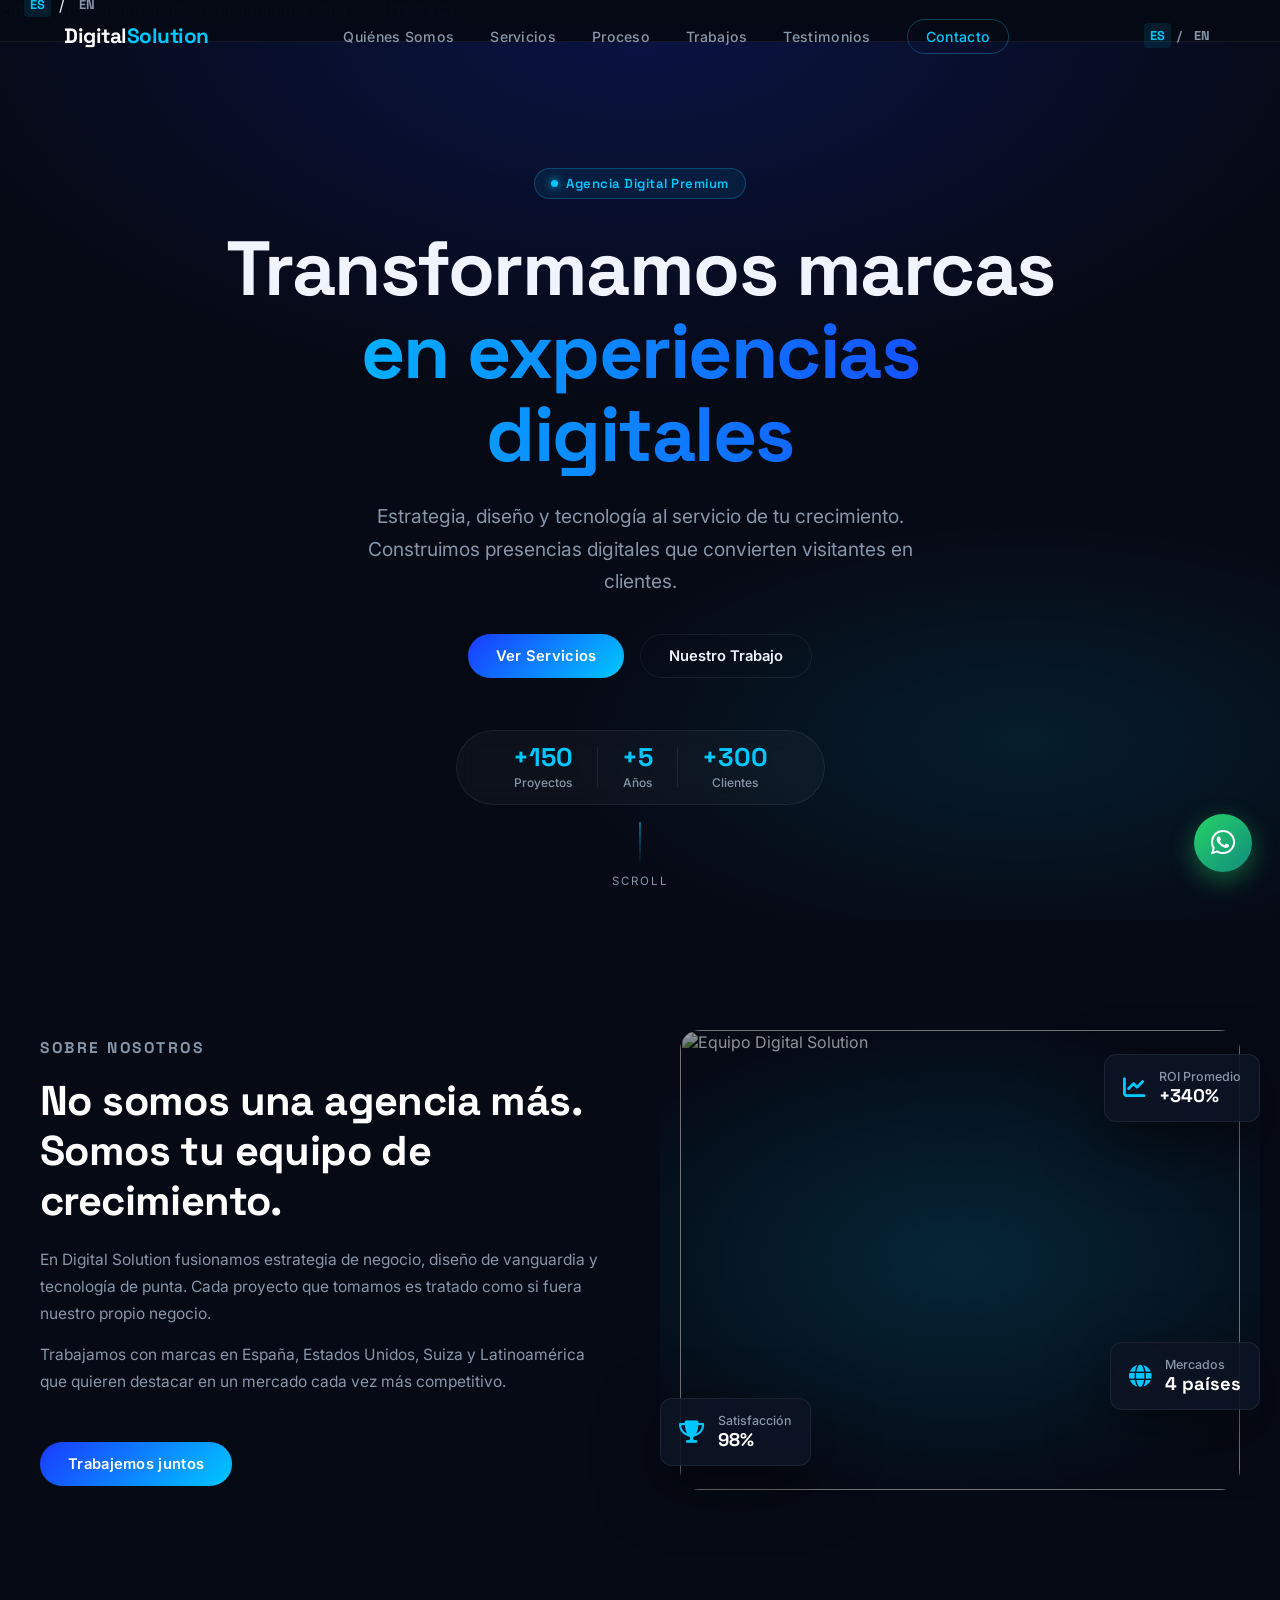
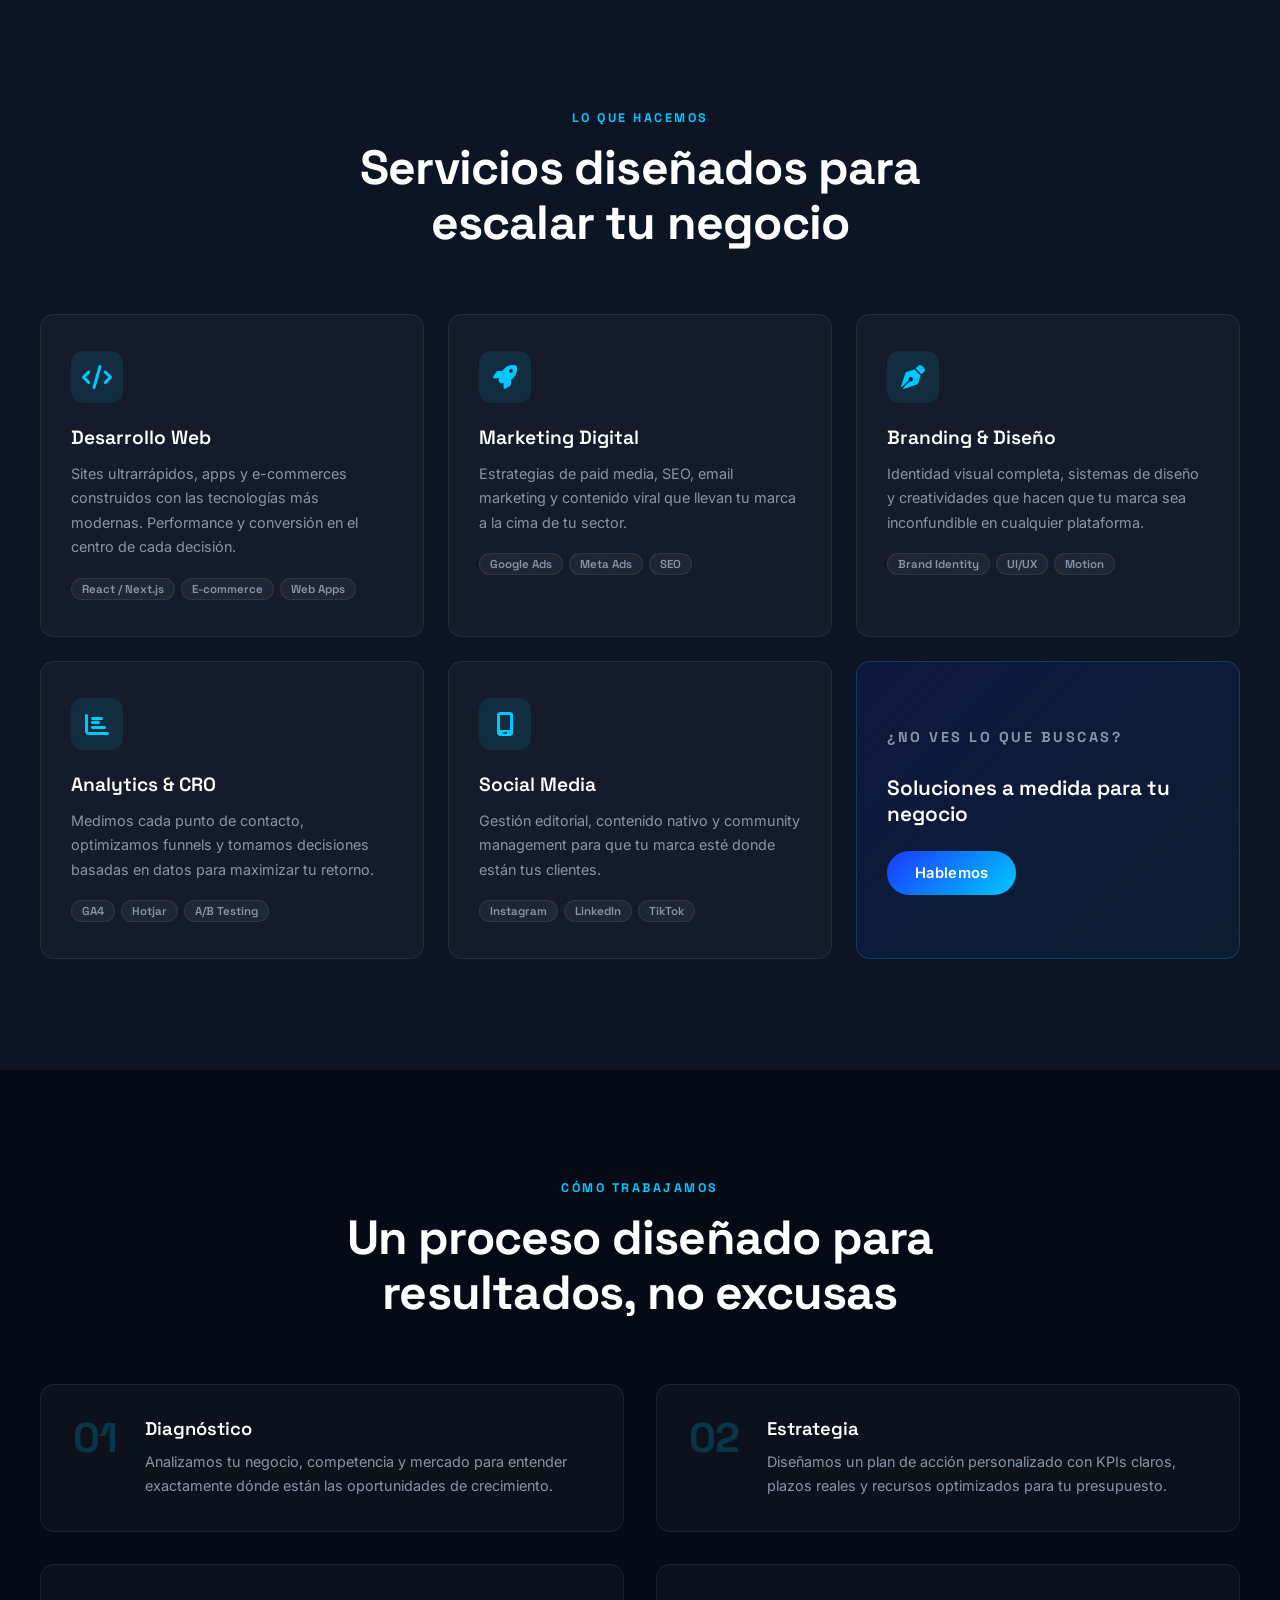
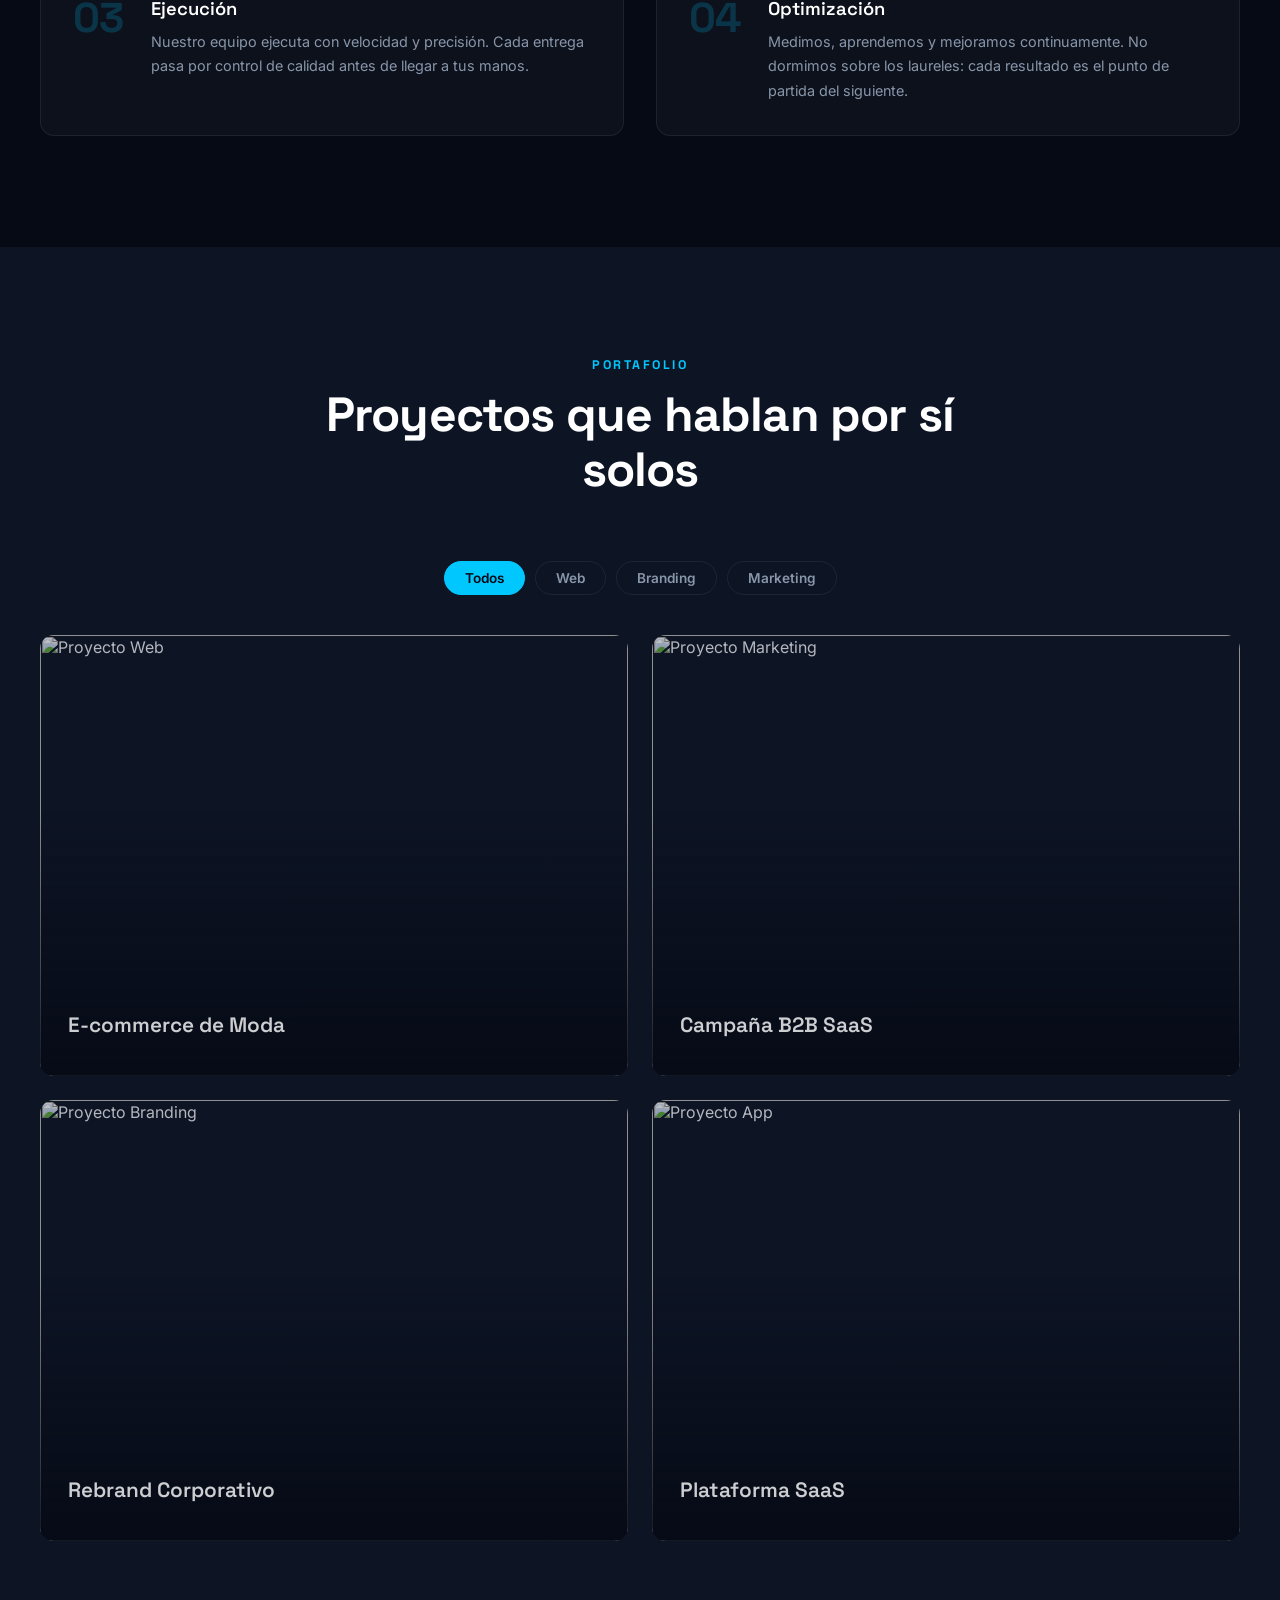
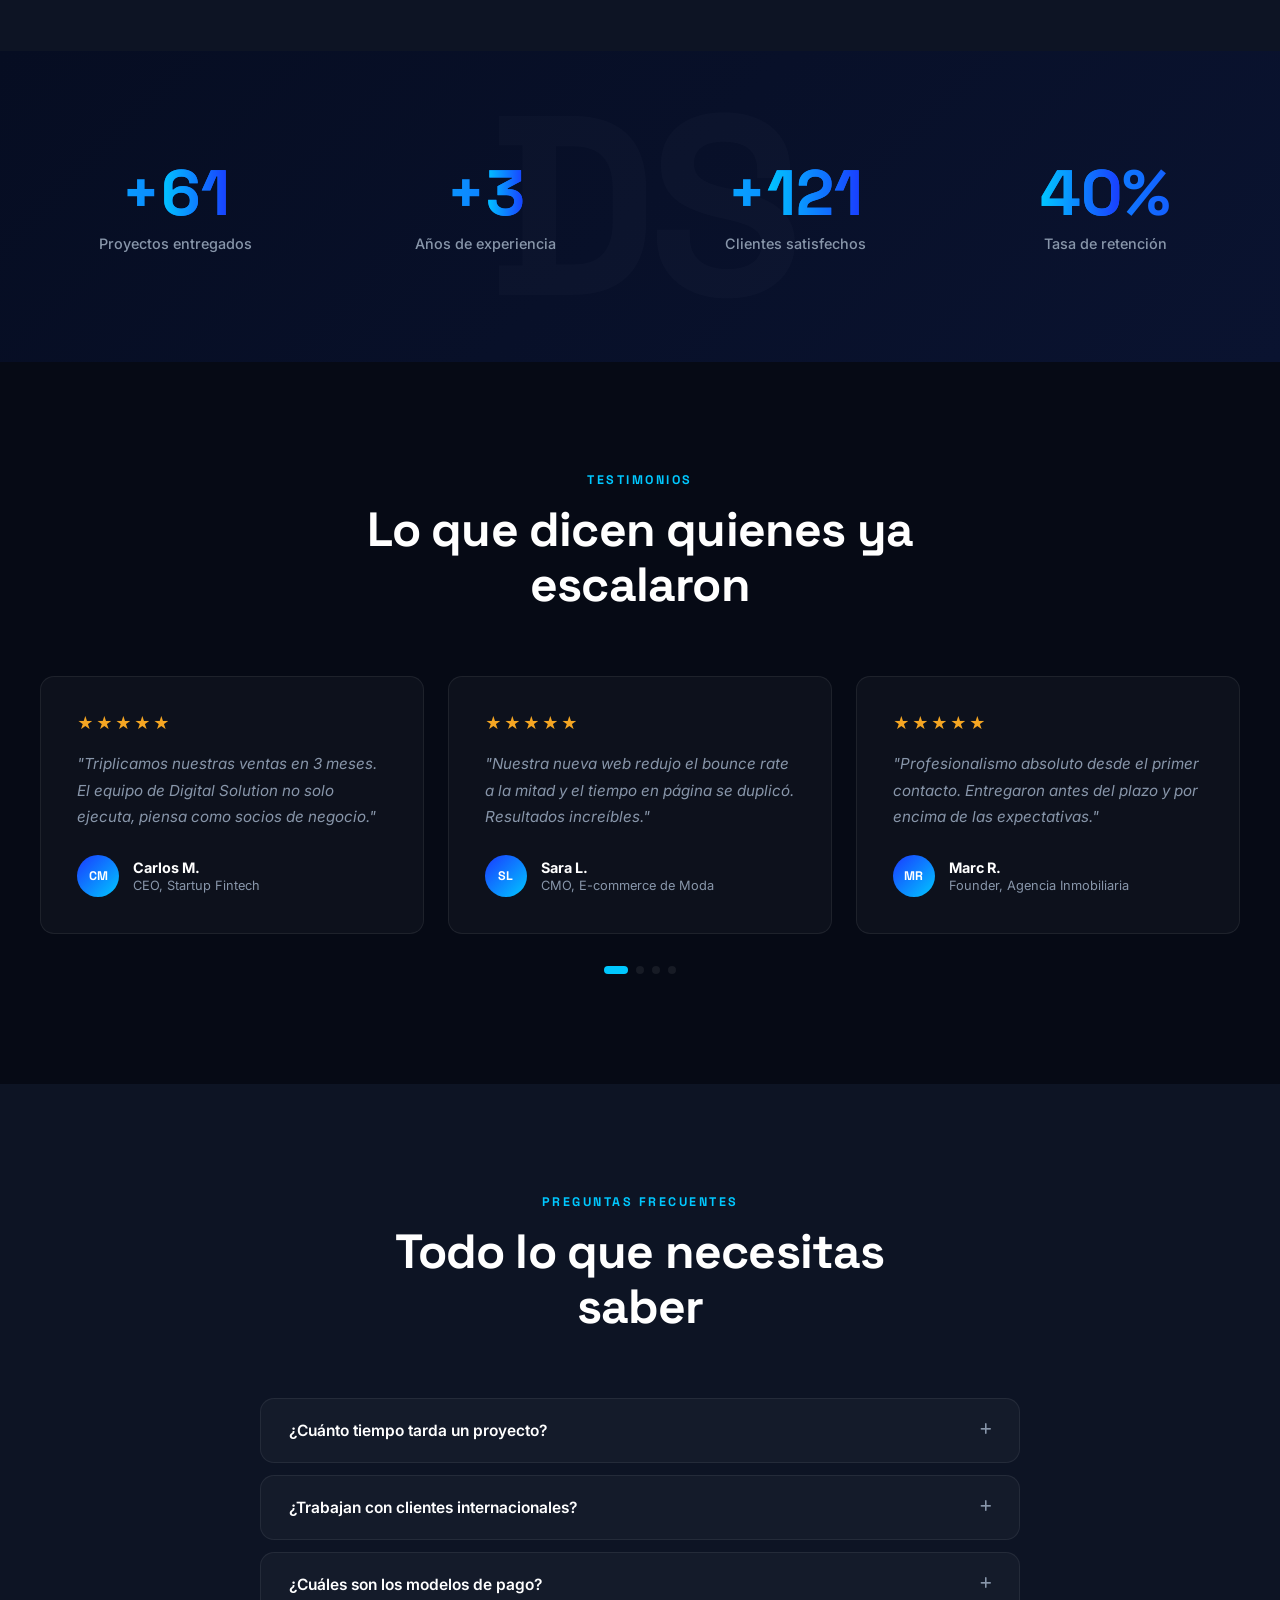
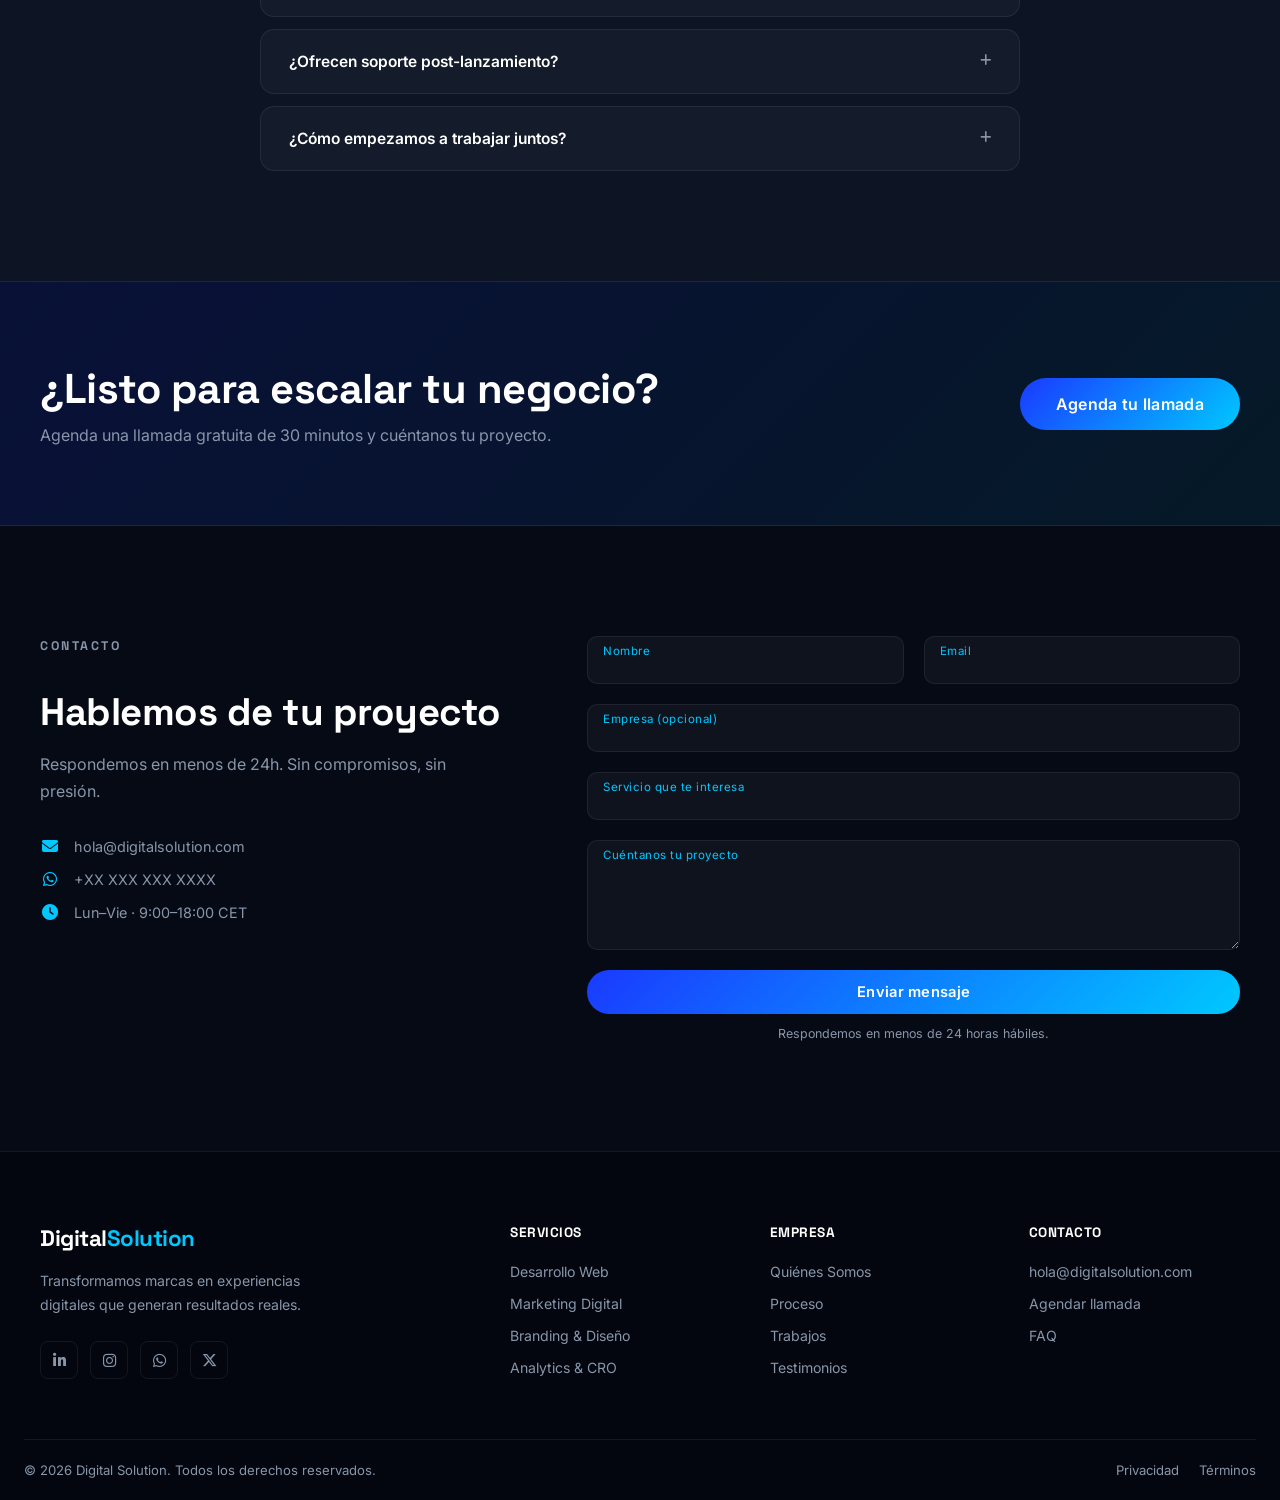
==== index.html @ 76bf7ca7 "Add files via upload" ====
cat > /home/claude/digital-solution/index.html << 'HTMLEOF'
<!DOCTYPE html>
<html lang="es">
<head>
    <meta charset="UTF-8">
    <meta name="viewport" content="width=device-width, initial-scale=1.0">
    <title>Digital Solution | Agencia Digital</title>
    <link rel="stylesheet" href="style.css">
    <link rel="preconnect" href="https://fonts.googleapis.com">
    <link rel="preconnect" href="https://fonts.gstatic.com" crossorigin>
    <link href="https://fonts.googleapis.com/css2?family=Space+Grotesk:wght@300;400;500;600;700&family=Inter:wght@300;400;500;600&display=swap" rel="stylesheet">
    <link rel="stylesheet" href="https://cdnjs.cloudflare.com/ajax/libs/font-awesome/6.4.0/css/all.min.css">
</head>
<body>

    <!-- PRELOADER -->
    <div id="preloader">
        <div class="pre-inner">
            <svg class="pre-logo-svg" viewBox="0 0 200 40" xmlns="http://www.w3.org/2000/svg">
                <text x="0" y="32" class="pre-logo-text">DS</text>
            </svg>
            <div class="pre-bar-wrap"><div class="pre-bar"></div></div>
            <span class="pre-pct">0%</span>
        </div>
    </div>



    <!-- NAV -->
    <nav id="navbar">
        <div class="nav-inner">
            <a href="#inicio" class="nav-logo">Digital<span>Solution</span></a>
            <ul class="nav-links">
                <li><a href="#quienes-somos" data-i18n="nav_about">Quiénes Somos</a></li>
                <li><a href="#servicios" data-i18n="nav_services">Servicios</a></li>
                <li><a href="#proceso" data-i18n="nav_process">Proceso</a></li>
                <li><a href="#trabajos" data-i18n="nav_works">Trabajos</a></li>
                <li><a href="#testimonios" data-i18n="nav_testimonials">Testimonios</a></li>
                <li><a href="#contacto" class="nav-cta" data-i18n="nav_contact">Contacto</a></li>
            </ul>
            <div class="nav-right">
                <div class="lang-switcher">
                    <button class="lang-btn active" data-lang="es">ES</button>
                    <span>/</span>
                    <button class="lang-btn" data-lang="en">EN</button>
                </div>
                <button class="hamburger" id="hamburger" aria-label="Menu">
                    <span></span><span></span><span></span>
                </button>
            </div>
        </div>
    </nav>

    <!-- MOBILE MENU -->
    <div class="mobile-menu" id="mobileMenu">
        <ul>
            <li><a href="#quienes-somos" data-i18n="nav_about">Quiénes Somos</a></li>
            <li><a href="#servicios" data-i18n="nav_services">Servicios</a></li>
            <li><a href="#proceso" data-i18n="nav_process">Proceso</a></li>
            <li><a href="#trabajos" data-i18n="nav_works">Trabajos</a></li>
            <li><a href="#testimonios" data-i18n="nav_testimonials">Testimonios</a></li>
            <li><a href="#contacto" data-i18n="nav_contact">Contacto</a></li>
        </ul>
        <div class="mobile-lang">
            <button class="lang-btn active" data-lang="es">ES</button>
            <span>/</span>
            <button class="lang-btn" data-lang="en">EN</button>
        </div>
    </div>

    <!-- WHATSAPP BTN -->
    <a href="https://api.whatsapp.com/send?phone=TUDIGITOAQUI&text=Hola%20Quiero%20hacer%20una%20consulta%3A%20" class="whatsapp-btn" target="_blank" aria-label="WhatsApp">
        <i class="fab fa-whatsapp"></i>
    </a>

    <!-- HERO -->
    <header id="inicio">
        <canvas id="hero-canvas"></canvas>
        <div class="hero-noise"></div>
        <div class="hero-content">
            <div class="hero-badge reveal-up" data-delay="0">
                <span class="badge-dot"></span>
                <span data-i18n="hero_badge">Agencia Digital Premium</span>
            </div>
            <h1 class="hero-title reveal-up" data-delay="1">
                <span class="line" data-i18n="hero_title1">Transformamos marcas</span>
                <span class="line accent" data-i18n="hero_title2">en experiencias digitales</span>
            </h1>
            <p class="hero-sub reveal-up" data-delay="2" data-i18n="hero_sub">Estrategia, diseño y tecnología al servicio de tu crecimiento. Construimos presencias digitales que convierten visitantes en clientes.</p>
            <div class="hero-btns reveal-up" data-delay="3">
                <a href="#servicios" class="btn-primary" data-i18n="hero_btn1">Ver Servicios</a>
                <a href="#trabajos" class="btn-ghost" data-i18n="hero_btn2">Nuestro Trabajo</a>
            </div>
            <div class="hero-stats reveal-up" data-delay="4">
                <div class="hstat"><strong>+150</strong><span data-i18n="hstat1">Proyectos</span></div>
                <div class="hstat-div"></div>
                <div class="hstat"><strong>+5</strong><span data-i18n="hstat2">Años</span></div>
                <div class="hstat-div"></div>
                <div class="hstat"><strong>+300</strong><span data-i18n="hstat3">Clientes</span></div>
            </div>
        </div>
        <div class="hero-scroll-hint">
            <div class="scroll-line"></div>
            <span data-i18n="scroll">Scroll</span>
        </div>
    </header>

    <!-- QUIENES SOMOS -->
    <section id="quienes-somos" class="seccion">
        <div class="container">
            <div class="about-grid">
                <div class="about-text reveal-left">
                    <p class="eyebrow" data-i18n="about_eyebrow">Sobre nosotros</p>
                    <h2 data-i18n="about_title">No somos una agencia más. Somos tu equipo de crecimiento.</h2>
                    <p data-i18n="about_p1">En Digital Solution fusionamos estrategia de negocio, diseño de vanguardia y tecnología de punta. Cada proyecto que tomamos es tratado como si fuera nuestro propio negocio.</p>
                    <p data-i18n="about_p2">Trabajamos con marcas en España, Estados Unidos, Suiza y Latinoamérica que quieren destacar en un mercado cada vez más competitivo.</p>
                    <a href="#contacto" class="btn-primary mt-btn" data-i18n="about_cta">Trabajemos juntos</a>
                </div>
                <div class="about-visual reveal-right">
                    <div class="av-card av-card-1">
                        <i class="fa-solid fa-chart-line"></i>
                        <div>
                            <strong data-i18n="av1_title">ROI Promedio</strong>
                            <span>+340%</span>
                        </div>
                    </div>
                    <div class="av-card av-card-2">
                        <i class="fa-solid fa-globe"></i>
                        <div>
                            <strong data-i18n="av2_title">Mercados</strong>
                            <span>4 países</span>
                        </div>
                    </div>
                    <div class="av-card av-card-3">
                        <i class="fa-solid fa-trophy"></i>
                        <div>
                            <strong data-i18n="av3_title">Satisfacción</strong>
                            <span>98%</span>
                        </div>
                    </div>
                    <div class="av-glow"></div>
                    <img src="https://images.unsplash.com/photo-1552664730-d307ca884978?auto=format&fit=crop&w=700&q=80" alt="Equipo Digital Solution" class="av-img">
                </div>
            </div>
        </div>
    </section>

    <!-- SERVICIOS -->
    <section id="servicios" class="seccion bg-alt">
        <div class="container">
            <div class="section-header reveal-up">
                <p class="eyebrow" data-i18n="services_eyebrow">Lo que hacemos</p>
                <h2 data-i18n="services_title">Servicios diseñados para escalar tu negocio</h2>
            </div>
            <div class="services-grid">
                <div class="service-card reveal-up" data-delay="0">
                    <div class="sc-icon"><i class="fa-solid fa-code"></i></div>
                    <h3 data-i18n="s1_title">Desarrollo Web</h3>
                    <p data-i18n="s1_p">Sites ultrarrápidos, apps y e-commerces construidos con las tecnologías más modernas. Performance y conversión en el centro de cada decisión.</p>
                    <ul class="sc-tags">
                        <li>React / Next.js</li><li>E-commerce</li><li>Web Apps</li>
                    </ul>
                    <div class="sc-arrow"><i class="fa-solid fa-arrow-right"></i></div>
                </div>
                <div class="service-card reveal-up" data-delay="1">
                    <div class="sc-icon"><i class="fa-solid fa-rocket"></i></div>
                    <h3 data-i18n="s2_title">Marketing Digital</h3>
                    <p data-i18n="s2_p">Estrategias de paid media, SEO, email marketing y contenido viral que llevan tu marca a la cima de tu sector.</p>
                    <ul class="sc-tags">
                        <li>Google Ads</li><li>Meta Ads</li><li>SEO</li>
                    </ul>
                    <div class="sc-arrow"><i class="fa-solid fa-arrow-right"></i></div>
                </div>
                <div class="service-card reveal-up" data-delay="2">
                    <div class="sc-icon"><i class="fa-solid fa-pen-nib"></i></div>
                    <h3 data-i18n="s3_title">Branding & Diseño</h3>
                    <p data-i18n="s3_p">Identidad visual completa, sistemas de diseño y creatividades que hacen que tu marca sea inconfundible en cualquier plataforma.</p>
                    <ul class="sc-tags">
                        <li>Brand Identity</li><li>UI/UX</li><li>Motion</li>
                    </ul>
                    <div class="sc-arrow"><i class="fa-solid fa-arrow-right"></i></div>
                </div>
                <div class="service-card reveal-up" data-delay="3">
                    <div class="sc-icon"><i class="fa-solid fa-chart-bar"></i></div>
                    <h3 data-i18n="s4_title">Analytics & CRO</h3>
                    <p data-i18n="s4_p">Medimos cada punto de contacto, optimizamos funnels y tomamos decisiones basadas en datos para maximizar tu retorno.</p>
                    <ul class="sc-tags">
                        <li>GA4</li><li>Hotjar</li><li>A/B Testing</li>
                    </ul>
                    <div class="sc-arrow"><i class="fa-solid fa-arrow-right"></i></div>
                </div>
                <div class="service-card reveal-up" data-delay="4">
                    <div class="sc-icon"><i class="fa-solid fa-mobile-screen"></i></div>
                    <h3 data-i18n="s5_title">Social Media</h3>
                    <p data-i18n="s5_p">Gestión editorial, contenido nativo y community management para que tu marca esté donde están tus clientes.</p>
                    <ul class="sc-tags">
                        <li>Instagram</li><li>LinkedIn</li><li>TikTok</li>
                    </ul>
                    <div class="sc-arrow"><i class="fa-solid fa-arrow-right"></i></div>
                </div>
                <div class="service-card service-cta reveal-up" data-delay="5">
                    <p class="eyebrow" data-i18n="s6_eyebrow">¿No ves lo que buscas?</p>
                    <h3 data-i18n="s6_title">Soluciones a medida para tu negocio</h3>
                    <a href="#contacto" class="btn-primary" data-i18n="s6_btn">Hablemos</a>
                </div>
            </div>
        </div>
    </section>

    <!-- PROCESO -->
    <section id="proceso" class="seccion">
        <div class="container">
            <div class="section-header reveal-up">
                <p class="eyebrow" data-i18n="process_eyebrow">Cómo trabajamos</p>
                <h2 data-i18n="process_title">Un proceso diseñado para resultados, no excusas</h2>
            </div>
            <div class="process-timeline">
                <div class="process-step reveal-left" data-delay="0">
                    <div class="ps-num">01</div>
                    <div class="ps-content">
                        <h3 data-i18n="p1_title">Diagnóstico</h3>
                        <p data-i18n="p1_p">Analizamos tu negocio, competencia y mercado para entender exactamente dónde están las oportunidades de crecimiento.</p>
                    </div>
                </div>
                <div class="process-step reveal-left" data-delay="1">
                    <div class="ps-num">02</div>
                    <div class="ps-content">
                        <h3 data-i18n="p2_title">Estrategia</h3>
                        <p data-i18n="p2_p">Diseñamos un plan de acción personalizado con KPIs claros, plazos reales y recursos optimizados para tu presupuesto.</p>
                    </div>
                </div>
                <div class="process-step reveal-left" data-delay="2">
                    <div class="ps-num">03</div>
                    <div class="ps-content">
                        <h3 data-i18n="p3_title">Ejecución</h3>
                        <p data-i18n="p3_p">Nuestro equipo ejecuta con velocidad y precisión. Cada entrega pasa por control de calidad antes de llegar a tus manos.</p>
                    </div>
                </div>
                <div class="process-step reveal-left" data-delay="3">
                    <div class="ps-num">04</div>
                    <div class="ps-content">
                        <h3 data-i18n="p4_title">Optimización</h3>
                        <p data-i18n="p4_p">Medimos, aprendemos y mejoramos continuamente. No dormimos sobre los laureles: cada resultado es el punto de partida del siguiente.</p>
                    </div>
                </div>
            </div>
        </div>
    </section>

    <!-- TRABAJOS -->
    <section id="trabajos" class="seccion bg-alt">
        <div class="container">
            <div class="section-header reveal-up">
                <p class="eyebrow" data-i18n="works_eyebrow">Portafolio</p>
                <h2 data-i18n="works_title">Proyectos que hablan por sí solos</h2>
            </div>
            <div class="works-filter reveal-up">
                <button class="wf-btn active" data-filter="all" data-i18n="wf_all">Todos</button>
                <button class="wf-btn" data-filter="web" data-i18n="wf_web">Web</button>
                <button class="wf-btn" data-filter="brand" data-i18n="wf_brand">Branding</button>
                <button class="wf-btn" data-filter="marketing" data-i18n="wf_marketing">Marketing</button>
            </div>
            <div class="works-grid">
                <div class="work-item reveal-up" data-delay="0" data-cat="web">
                    <img src="https://images.unsplash.com/photo-1498050108023-c5249f4df085?auto=format&fit=crop&w=800&q=80" alt="Proyecto Web">
                    <div class="wi-overlay">
                        <span class="wi-cat" data-i18n="wcat_web">Desarrollo Web</span>
                        <h3 data-i18n="wt1">E-commerce de Moda</h3>
                        <p data-i18n="wd1">+280% en conversiones · 6 semanas</p>
                    </div>
                </div>
                <div class="work-item reveal-up" data-delay="1" data-cat="marketing">
                    <img src="https://images.unsplash.com/photo-1461749280684-dccba630e2f6?auto=format&fit=crop&w=800&q=80" alt="Proyecto Marketing">
                    <div class="wi-overlay">
                        <span class="wi-cat" data-i18n="wcat_mkt">Marketing Digital</span>
                        <h3 data-i18n="wt2">Campaña B2B SaaS</h3>
                        <p data-i18n="wd2">+500 leads cualificados · 3 meses</p>
                    </div>
                </div>
                <div class="work-item reveal-up" data-delay="2" data-cat="brand">
                    <img src="https://images.unsplash.com/photo-1547658719-da2b51169166?auto=format&fit=crop&w=800&q=80" alt="Proyecto Branding">
                    <div class="wi-overlay">
                        <span class="wi-cat" data-i18n="wcat_brand">Branding</span>
                        <h3 data-i18n="wt3">Rebrand Corporativo</h3>
                        <p data-i18n="wd3">Identidad completa en 4 semanas</p>
                    </div>
                </div>
                <div class="work-item reveal-up" data-delay="3" data-cat="web">
                    <img src="https://images.unsplash.com/photo-1555421689-491a97ff2040?auto=format&fit=crop&w=800&q=80" alt="Proyecto App">
                    <div class="wi-overlay">
                        <span class="wi-cat" data-i18n="wcat_web">Desarrollo Web</span>
                        <h3 data-i18n="wt4">Plataforma SaaS</h3>
                        <p data-i18n="wd4">Lanzamiento en tiempo récord</p>
                    </div>
                </div>
            </div>
        </div>
    </section>

    <!-- ESTADÍSTICAS -->
    <section id="estadisticas" class="seccion stats-section">
        <div class="stats-bg-text">DS</div>
        <div class="container stats-grid">
            <div class="stat-item reveal-up" data-delay="0">
                <h3>+<span class="counter" data-target="150">0</span></h3>
                <p data-i18n="stat1">Proyectos entregados</p>
            </div>
            <div class="stat-item reveal-up" data-delay="1">
                <h3>+<span class="counter" data-target="5">0</span></h3>
                <p data-i18n="stat2">Años de experiencia</p>
            </div>
            <div class="stat-item reveal-up" data-delay="2">
                <h3>+<span class="counter" data-target="300">0</span></h3>
                <p data-i18n="stat3">Clientes satisfechos</p>
            </div>
            <div class="stat-item reveal-up" data-delay="3">
                <h3><span class="counter" data-target="98">0</span>%</h3>
                <p data-i18n="stat4">Tasa de retención</p>
            </div>
        </div>
    </section>

    <!-- TESTIMONIOS -->
    <section id="testimonios" class="seccion">
        <div class="container">
            <div class="section-header reveal-up">
                <p class="eyebrow" data-i18n="test_eyebrow">Testimonios</p>
                <h2 data-i18n="test_title">Lo que dicen quienes ya escalaron</h2>
            </div>
            <div class="testimonials-carousel reveal-up">
                <div class="tc-track">
                    <div class="tc-card">
                        <div class="tc-stars">★★★★★</div>
                        <p data-i18n="tc1_q">"Triplicamos nuestras ventas en 3 meses. El equipo de Digital Solution no solo ejecuta, piensa como socios de negocio."</p>
                        <div class="tc-author">
                            <div class="tc-avatar">CM</div>
                            <div><strong data-i18n="tc1_name">Carlos M.</strong><span data-i18n="tc1_role">CEO, Startup Fintech</span></div>
                        </div>
                    </div>
                    <div class="tc-card">
                        <div class="tc-stars">★★★★★</div>
                        <p data-i18n="tc2_q">"Nuestra nueva web redujo el bounce rate a la mitad y el tiempo en página se duplicó. Resultados increíbles."</p>
                        <div class="tc-author">
                            <div class="tc-avatar">SL</div>
                            <div><strong data-i18n="tc2_name">Sara L.</strong><span data-i18n="tc2_role">CMO, E-commerce de Moda</span></div>
                        </div>
                    </div>
                    <div class="tc-card">
                        <div class="tc-stars">★★★★★</div>
                        <p data-i18n="tc3_q">"Profesionalismo absoluto desde el primer contacto. Entregaron antes del plazo y por encima de las expectativas."</p>
                        <div class="tc-author">
                            <div class="tc-avatar">MR</div>
                            <div><strong data-i18n="tc3_name">Marc R.</strong><span data-i18n="tc3_role">Founder, Agencia Inmobiliaria</span></div>
                        </div>
                    </div>
                    <div class="tc-card">
                        <div class="tc-stars">★★★★★</div>
                        <p data-i18n="tc4_q">"La mejor inversión que hice para mi negocio. El ROI del primer mes cubrió el costo del proyecto entero."</p>
                        <div class="tc-author">
                            <div class="tc-avatar">AP</div>
                            <div><strong data-i18n="tc4_name">Ana P.</strong><span data-i18n="tc4_role">Directora, Consultora B2B</span></div>
                        </div>
                    </div>
                </div>
                <div class="tc-dots">
                    <span class="tc-dot active"></span>
                    <span class="tc-dot"></span>
                    <span class="tc-dot"></span>
                    <span class="tc-dot"></span>
                </div>
            </div>
        </div>
    </section>

    <!-- FAQ -->
    <section id="faq" class="seccion bg-alt">
        <div class="container faq-container">
            <div class="section-header reveal-up">
                <p class="eyebrow" data-i18n="faq_eyebrow">Preguntas frecuentes</p>
                <h2 data-i18n="faq_title">Todo lo que necesitas saber</h2>
            </div>
            <div class="faq-list reveal-up">
                <div class="faq-item">
                    <button class="faq-q"><span data-i18n="faq1_q">¿Cuánto tiempo tarda un proyecto?</span><i class="fa-solid fa-plus"></i></button>
                    <div class="faq-a"><p data-i18n="faq1_a">Depende de la complejidad. Una landing page tarda 1-2 semanas. Un e-commerce o web corporativa completa entre 4-8 semanas. Un rebrand completo entre 3-5 semanas. Siempre pactamos plazos reales desde el inicio.</p></div>
                </div>
                <div class="faq-item">
                    <button class="faq-q"><span data-i18n="faq2_q">¿Trabajan con clientes internacionales?</span><i class="fa-solid fa-plus"></i></button>
                    <div class="faq-a"><p data-i18n="faq2_a">Sí, trabajamos con clientes en España, Estados Unidos, Suiza y toda Latinoamérica. Nuestros procesos están adaptados para trabajar en remoto con total fluidez.</p></div>
                </div>
                <div class="faq-item">
                    <button class="faq-q"><span data-i18n="faq3_q">¿Cuáles son los modelos de pago?</span><i class="fa-solid fa-plus"></i></button>
                    <div class="faq-a"><p data-i18n="faq3_a">Trabajamos con proyectos por tarifa fija y también con retainer mensual para servicios continuos. Aceptamos transferencia bancaria, tarjeta y PayPal.</p></div>
                </div>
                <div class="faq-item">
                    <button class="faq-q"><span data-i18n="faq4_q">¿Ofrecen soporte post-lanzamiento?</span><i class="fa-solid fa-plus"></i></button>
                    <div class="faq-a"><p data-i18n="faq4_a">Todos nuestros proyectos incluyen 30 días de soporte gratuito post-entrega. Después ofrecemos planes de mantenimiento mensuales adaptados a tus necesidades.</p></div>
                </div>
                <div class="faq-item">
                    <button class="faq-q"><span data-i18n="faq5_q">¿Cómo empezamos a trabajar juntos?</span><i class="fa-solid fa-plus"></i></button>
                    <div class="faq-a"><p data-i18n="faq5_a">Simple: rellena el formulario de contacto o escríbenos por WhatsApp. Agendamos una llamada de diagnóstico gratuita de 30 minutos y desde ahí construimos tu propuesta.</p></div>
                </div>
            </div>
        </div>
    </section>

    <!-- CTA BAND -->
    <section class="cta-band reveal-up">
        <div class="container cta-inner">
            <div class="cta-text">
                <h2 data-i18n="cta_title">¿Listo para escalar tu negocio?</h2>
                <p data-i18n="cta_sub">Agenda una llamada gratuita de 30 minutos y cuéntanos tu proyecto.</p>
            </div>
            <a href="#contacto" class="btn-primary btn-lg" data-i18n="cta_btn">Agenda tu llamada</a>
        </div>
    </section>

    <!-- CONTACTO -->
    <section id="contacto" class="seccion">
        <div class="container contact-grid">
            <div class="contact-info reveal-left">
                <p class="eyebrow" data-i18n="contact_eyebrow">Contacto</p>
                <h2 data-i18n="contact_title">Hablemos de tu proyecto</h2>
                <p data-i18n="contact_sub">Respondemos en menos de 24h. Sin compromisos, sin presión.</p>
                <div class="ci-items">
                    <div class="ci-item"><i class="fa-solid fa-envelope"></i><span>hola@digitalsolution.com</span></div>
                    <div class="ci-item"><i class="fa-brands fa-whatsapp"></i><span>+XX XXX XXX XXXX</span></div>
                    <div class="ci-item"><i class="fa-solid fa-clock"></i><span data-i18n="contact_hours">Lun–Vie · 9:00–18:00 CET</span></div>
                </div>
            </div>
            <form class="contact-form reveal-right" id="contactForm">
                <div class="form-row">
                    <div class="form-group">
                        <input type="text" id="fname" required>
                        <label for="fname" data-i18n="form_name">Nombre</label>
                    </div>
                    <div class="form-group">
                        <input type="email" id="femail" required>
                        <label for="femail" data-i18n="form_email">Email</label>
                    </div>
                </div>
                <div class="form-group">
                    <input type="text" id="fcompany">
                    <label for="fcompany" data-i18n="form_company">Empresa (opcional)</label>
                </div>
                <div class="form-group form-select-group">
                    <select id="fservice" required>
                        <option value="" disabled selected></option>
                        <option value="web" data-i18n="fs_web">Desarrollo Web</option>
                        <option value="mkt" data-i18n="fs_mkt">Marketing Digital</option>
                        <option value="brand" data-i18n="fs_brand">Branding</option>
                        <option value="social" data-i18n="fs_social">Social Media</option>
                        <option value="other" data-i18n="fs_other">Otro</option>
                    </select>
                    <label for="fservice" data-i18n="form_service">Servicio que te interesa</label>
                </div>
                <div class="form-group">
                    <textarea id="fmsg" rows="4" required></textarea>
                    <label for="fmsg" data-i18n="form_msg">Cuéntanos tu proyecto</label>
                </div>
                <button type="submit" class="btn-primary btn-full" data-i18n="form_send">Enviar mensaje</button>
                <p class="form-note" data-i18n="form_note">Respondemos en menos de 24 horas hábiles.</p>
            </form>
        </div>
    </section>

    <!-- FOOTER -->
    <footer>
        <div class="container footer-grid">
            <div class="footer-brand">
                <a href="#inicio" class="nav-logo">Digital<span>Solution</span></a>
                <p data-i18n="footer_tagline">Transformamos marcas en experiencias digitales que generan resultados reales.</p>
                <div class="social-links">
                    <a href="#" aria-label="LinkedIn"><i class="fab fa-linkedin-in"></i></a>
                    <a href="#" aria-label="Instagram"><i class="fab fa-instagram"></i></a>
                    <a href="#" aria-label="WhatsApp"><i class="fab fa-whatsapp"></i></a>
                    <a href="#" aria-label="X / Twitter"><i class="fab fa-x-twitter"></i></a>
                </div>
            </div>
            <div class="footer-col">
                <h4 data-i18n="footer_services">Servicios</h4>
                <ul>
                    <li><a href="#servicios" data-i18n="s1_title">Desarrollo Web</a></li>
                    <li><a href="#servicios" data-i18n="s2_title">Marketing Digital</a></li>
                    <li><a href="#servicios" data-i18n="s3_title">Branding & Diseño</a></li>
                    <li><a href="#servicios" data-i18n="s4_title">Analytics & CRO</a></li>
                </ul>
            </div>
            <div class="footer-col">
                <h4 data-i18n="footer_company">Empresa</h4>
                <ul>
                    <li><a href="#quienes-somos" data-i18n="nav_about">Quiénes Somos</a></li>
                    <li><a href="#proceso" data-i18n="nav_process">Proceso</a></li>
                    <li><a href="#trabajos" data-i18n="nav_works">Trabajos</a></li>
                    <li><a href="#testimonios" data-i18n="nav_testimonials">Testimonios</a></li>
                </ul>
            </div>
            <div class="footer-col">
                <h4 data-i18n="footer_contact">Contacto</h4>
                <ul>
                    <li><a href="mailto:hola@digitalsolution.com">hola@digitalsolution.com</a></li>
                    <li><a href="#contacto" data-i18n="footer_schedule">Agendar llamada</a></li>
                    <li><a href="#faq">FAQ</a></li>
                </ul>
            </div>
        </div>
        <div class="footer-bottom">
            <p>© 2026 Digital Solution. <span data-i18n="footer_rights">Todos los derechos reservados.</span></p>
            <div class="footer-bottom-links">
                <a href="#" data-i18n="footer_privacy">Privacidad</a>
                <a href="#" data-i18n="footer_terms">Términos</a>
            </div>
        </div>
    </footer>

    <script src="script.js"></script>
</body>
</html>
---- style.css ----
/* ============================================
   DIGITAL SOLUTION — PREMIUM STYLESHEET
   Tipografía: Space Grotesk (display) + Inter (body)
   Paleta: #060A15 bg · #0D1424 alt · #00C8FF accent · #1A3AFF secondary · #F0F4FF light
   Firma única: cursor personalizado + canvas de partículas
============================================ */

/* --- RESET Y VARIABLES --- */
*, *::before, *::after { margin: 0; padding: 0; box-sizing: border-box; }
:root {
    --bg:       #060A15;
    --bg-alt:   #0D1424;
    --accent:   #00C8FF;
    --accent2:  #1A3AFF;
    --light:    #F0F4FF;
    --muted:    #8896AA;
    --border:   rgba(255,255,255,0.07);
    --card-bg:  rgba(255,255,255,0.03);
    --shadow:   0 20px 60px rgba(0,0,0,0.5);
    --radius:   14px;
    --font-d:   'Space Grotesk', sans-serif;
    --font-b:   'Inter', sans-serif;
    --nav-h:    72px;
}
html { scroll-behavior: smooth; }
body {
    background: var(--bg);
    color: var(--light);
    font-family: var(--font-b);
    overflow-x: hidden;
}
img { display: block; max-width: 100%; }
a { text-decoration: none; color: inherit; }
ul { list-style: none; }

/* ============================
   CURSOR PERSONALIZADO NATIVO
============================ */
/* Cursor principal: Flecha futurista */
body {
    cursor: url('data:image/svg+xml;utf8,<svg xmlns="http://www.w3.org/2000/svg" width="28" height="28" viewBox="0 0 28 28" fill="%2300C8FF" stroke="white" stroke-width="1.5"><path d="M4 2 L22 12 L14 15 L17 25 L12 26 L9 16 L2 20 Z"/></svg>'), auto !important;
}

/* Cursor para enlaces y botones: Mano clickeable estilizada */
a, button, input, select, textarea, .work-item, .faq-q, .wf-btn, .tc-dot {
    cursor: url('data:image/svg+xml;utf8,<svg xmlns="http://www.w3.org/2000/svg" width="28" height="28" viewBox="0 0 28 28" fill="%231A3AFF" stroke="white" stroke-width="1.5"><path d="M12 2C12 0.9 12.9 0 14 0C15.1 0 16 0.9 16 2V10H17.5C19.4 10 21 11.6 21 13.5V17.5L16 26H9L5 18V10L8 10V5C8 3.9 8.9 3 10 3C11.1 3 12 3.9 12 5V2Z"/></svg>'), pointer !important;
}

/* ============================
   PRELOADER
============================ */
#preloader {
    position: fixed; inset: 0;
    background: #030610;
    z-index: 100000;
    display: flex; align-items: center; justify-content: center;
    transition: transform 0.9s cubic-bezier(0.77, 0, 0.175, 1);
}
.pre-inner { text-align: center; }
.pre-logo-svg { width: 120px; height: 50px; margin: 0 auto 24px; }
.pre-logo-text {
    font-family: var(--font-d);
    font-size: 32px;
    font-weight: 700;
    fill: white;
    letter-spacing: 4px;
}
.pre-bar-wrap {
    width: 260px; height: 2px;
    background: rgba(255,255,255,0.1);
    border-radius: 99px; overflow: hidden;
    margin: 0 auto 12px;
}
.pre-bar {
    width: 0%; height: 100%;
    background: linear-gradient(90deg, var(--accent2), var(--accent));
    border-radius: 99px;
    box-shadow: 0 0 10px var(--accent);
    animation: preLoad 2.4s cubic-bezier(0.4,0,0.2,1) forwards;
}
.pre-pct {
    font-size: 0.8rem;
    color: var(--muted);
    letter-spacing: 2px;
    font-family: var(--font-d);
}
@keyframes preLoad {
    0%   { width: 0%; }
    60%  { width: 75%; }
    85%  { width: 92%; }
    100% { width: 100%; }
}
#preloader.hidden { transform: translateY(-100%); }

/* ============================
   NAVBAR
============================ */
#navbar {
    position: fixed; top: 0; left: 0; right: 0;
    height: var(--nav-h);
    z-index: 1000;
    transition: background 0.4s, backdrop-filter 0.4s, border-color 0.4s;
    border-bottom: 1px solid transparent;
}
#navbar.scrolled {
    background: rgba(6,10,21,0.85);
    backdrop-filter: blur(20px);
    -webkit-backdrop-filter: blur(20px);
    border-color: var(--border);
}
.nav-inner {
    max-width: 1200px; margin: 0 auto;
    height: 100%;
    display: flex; align-items: center; justify-content: space-between;
    padding: 0 24px;
}
.nav-logo {
    font-family: var(--font-d);
    font-size: 1.3rem;
    font-weight: 700;
    color: white;
    letter-spacing: -0.5px;
}
.nav-logo span { color: var(--accent); }
.nav-links {
    display: flex; gap: 36px; align-items: center;
}
.nav-links a {
    font-size: 0.88rem;
    font-weight: 500;
    color: var(--muted);
    transition: color 0.25s;
    letter-spacing: 0.3px;
}
.nav-links a:hover { color: white; }
.nav-links .nav-cta {
    color: var(--accent);
    border: 1px solid rgba(0,200,255,0.3);
    padding: 8px 18px;
    border-radius: 99px;
    transition: all 0.3s;
}
.nav-links .nav-cta:hover {
    background: var(--accent);
    color: var(--bg);
    border-color: var(--accent);
}
.nav-right { display: flex; align-items: center; gap: 20px; }
.lang-switcher {
    display: flex; align-items: center; gap: 6px;
    font-size: 0.8rem; color: var(--muted);
    font-family: var(--font-d);
    font-weight: 600;
}
.lang-btn {
    background: none; border: none; cursor: pointer;
    font-size: 0.8rem; font-weight: 700;
    font-family: var(--font-d);
    color: var(--muted);
    padding: 4px 6px; border-radius: 4px;
    transition: all 0.25s;
}
.lang-btn.active, .lang-btn:hover {
    color: var(--accent);
    background: rgba(0,200,255,0.1);
}
.hamburger {
    display: none; flex-direction: column;
    gap: 5px; background: none; border: none;
    cursor: pointer; padding: 4px;
}
.hamburger span {
    display: block; width: 22px; height: 2px;
    background: var(--light); border-radius: 2px;
    transition: all 0.3s;
}
.hamburger.open span:nth-child(1) { transform: translateY(7px) rotate(45deg); }
.hamburger.open span:nth-child(2) { opacity: 0; }
.hamburger.open span:nth-child(3) { transform: translateY(-7px) rotate(-45deg); }

/* MOBILE MENU */
.mobile-menu {
    position: fixed; top: var(--nav-h); left: 0; right: 0;
    background: rgba(6,10,21,0.98);
    backdrop-filter: blur(20px);
    padding: 24px; z-index: 999;
    border-bottom: 1px solid var(--border);
    transform: translateY(-110%);
    transition: transform 0.4s cubic-bezier(0.25, 1, 0.5, 1);
}
.mobile-menu.open { transform: translateY(0); }
.mobile-menu ul { display: flex; flex-direction: column; gap: 16px; margin-bottom: 20px; }
.mobile-menu a { font-size: 1.1rem; color: var(--muted); font-weight: 500; transition: color 0.2s; }
.mobile-menu a:hover { color: white; }
.mobile-lang { display: flex; align-items: center; gap: 8px; }

/* ============================
   WHATSAPP BTN
============================ */
.whatsapp-btn {
    position: fixed; bottom: 28px; right: 28px;
    z-index: 1000;
    width: 58px; height: 58px;
    background: linear-gradient(135deg, #25d366, #128c7e);
    color: white; border-radius: 50%;
    display: flex; align-items: center; justify-content: center;
    font-size: 28px;
    box-shadow: 0 8px 24px rgba(37,211,102,0.4);
    animation: floatWA 4s ease-in-out infinite;
    transition: transform 0.3s, box-shadow 0.3s;
}
.whatsapp-btn:hover {
    transform: scale(1.12) rotate(8deg);
    box-shadow: 0 12px 30px rgba(37,211,102,0.6);
}
@keyframes floatWA {
    0%, 100% { transform: translateY(0); }
    50% { transform: translateY(-8px); }
}

/* ============================
   HERO
============================ */
#inicio {
    position: relative;
    min-height: 100vh;
    display: flex; align-items: center; justify-content: center;
    text-align: center;
    overflow: hidden;
    padding: calc(var(--nav-h) + 60px) 24px 100px;
}
#hero-canvas {
    position: absolute; inset: 0;
    width: 100%; height: 100%;
    z-index: 0;
}
.hero-noise {
    position: absolute; inset: 0; z-index: 1;
    background:
        radial-gradient(ellipse 80% 60% at 50% 0%, rgba(26,58,255,0.2) 0%, transparent 70%),
        radial-gradient(ellipse 60% 40% at 80% 80%, rgba(0,200,255,0.1) 0%, transparent 60%);
    pointer-events: none;
}
.hero-content { position: relative; z-index: 2; max-width: 860px; }
.hero-badge {
    display: inline-flex; align-items: center; gap: 8px;
    background: rgba(0,200,255,0.08);
    border: 1px solid rgba(0,200,255,0.25);
    padding: 6px 16px; border-radius: 99px;
    font-size: 0.82rem; font-weight: 600;
    color: var(--accent); margin-bottom: 28px;
    font-family: var(--font-d);
    letter-spacing: 0.5px;
}
.badge-dot {
    width: 7px; height: 7px;
    background: var(--accent);
    border-radius: 50%;
    box-shadow: 0 0 8px var(--accent);
    animation: blink 1.8s ease-in-out infinite;
}
@keyframes blink { 0%,100%{opacity:1;} 50%{opacity:0.3;} }
.hero-title {
    font-family: var(--font-d);
    font-size: clamp(2.8rem, 6vw, 5.2rem);
    font-weight: 700;
    line-height: 1.08;
    margin-bottom: 24px;
    letter-spacing: -1.5px;
}
.hero-title .line { display: block; }
.hero-title .accent {
    background: linear-gradient(90deg, var(--accent), var(--accent2));
    -webkit-background-clip: text;
    -webkit-text-fill-color: transparent;
    background-clip: text;
}
.hero-sub {
    font-size: clamp(1rem, 1.6vw, 1.2rem);
    color: var(--muted);
    max-width: 580px; margin: 0 auto 36px;
    line-height: 1.7;
}
.hero-btns {
    display: flex; gap: 16px; justify-content: center;
    flex-wrap: wrap; margin-bottom: 52px;
}
.hero-stats {
    display: flex; gap: 0; justify-content: center; align-items: center;
    border: 1px solid var(--border);
    border-radius: 99px;
    background: rgba(255,255,255,0.03);
    backdrop-filter: blur(10px);
    padding: 14px 32px;
    display: inline-flex;
}
.hstat { text-align: center; padding: 0 24px; }
.hstat strong { display: block; font-family: var(--font-d); font-size: 1.6rem; font-weight: 700; color: var(--accent); line-height: 1; }
.hstat span { font-size: 0.75rem; color: var(--muted); font-weight: 500; margin-top: 4px; display: block; }
.hstat-div { width: 1px; height: 40px; background: var(--border); }
.hero-scroll-hint {
    position: absolute; bottom: 32px; left: 50%;
    transform: translateX(-50%);
    display: flex; flex-direction: column; align-items: center; gap: 8px;
    z-index: 2;
    font-size: 0.72rem; letter-spacing: 2px; color: var(--muted);
    text-transform: uppercase;
}
.scroll-line {
    width: 1px; height: 44px;
    background: linear-gradient(to bottom, var(--accent), transparent);
    animation: scrollLine 2s ease-in-out infinite;
}
@keyframes scrollLine {
    0%,100% { transform: scaleY(1); opacity: 1; }
    50% { transform: scaleY(0.4); opacity: 0.4; }
}

/* ============================
   BOTONES
============================ */
.btn-primary {
    display: inline-block;
    padding: 13px 28px;
    background: linear-gradient(135deg, var(--accent2), var(--accent));
    color: white;
    font-weight: 600;
    font-size: 0.92rem;
    border-radius: 99px;
    transition: all 0.3s;
    border: none; cursor: pointer;
    font-family: var(--font-b);
    letter-spacing: 0.3px;
    position: relative; overflow: hidden;
}
.btn-primary::after {
    content: '';
    position: absolute; inset: 0;
    background: white;
    opacity: 0;
    transition: opacity 0.3s;
}
.btn-primary:hover { transform: translateY(-2px); box-shadow: 0 8px 24px rgba(0,200,255,0.35); }
.btn-primary:hover::after { opacity: 0.08; }
.btn-ghost {
    display: inline-block;
    padding: 12px 28px;
    background: transparent;
    color: var(--light);
    font-weight: 600; font-size: 0.92rem;
    border-radius: 99px;
    border: 1px solid var(--border);
    transition: all 0.3s;
    font-family: var(--font-b);
}
.btn-ghost:hover { background: var(--card-bg); border-color: rgba(255,255,255,0.15); transform: translateY(-2px); }
.btn-lg { padding: 16px 36px; font-size: 1rem; }
.btn-full { width: 100%; text-align: center; }
.mt-btn { margin-top: 32px; }

/* ============================
   LAYOUT GLOBAL
============================ */
.seccion { padding: 110px 24px; }
.container { max-width: 1200px; margin: 0 auto; }
.bg-alt { background: var(--bg-alt); }
.eyebrow {
    font-size: 0.78rem;
    font-weight: 700;
    letter-spacing: 2.5px;
    text-transform: uppercase;
    color: var(--accent);
    margin-bottom: 14px;
    font-family: var(--font-d);
}
.section-header { text-align: center; max-width: 660px; margin: 0 auto 64px; }
.section-header h2 {
    font-family: var(--font-d);
    font-size: clamp(2rem, 4vw, 3rem);
    font-weight: 700;
    line-height: 1.15;
    letter-spacing: -0.8px;
    color: white;
}

/* ============================
   ANIMACIONES DE SCROLL
============================ */
.reveal-up, .reveal-left, .reveal-right {
    opacity: 0;
    transition: opacity 0.8s ease, transform 0.8s cubic-bezier(0.25,1,0.5,1);
    will-change: opacity, transform;
}
.reveal-up    { transform: translateY(50px); }
.reveal-left  { transform: translateX(-50px); }
.reveal-right { transform: translateX(50px); }

[data-delay="0"] { transition-delay: 0s; }
[data-delay="1"] { transition-delay: 0.1s; }
[data-delay="2"] { transition-delay: 0.2s; }
[data-delay="3"] { transition-delay: 0.3s; }
[data-delay="4"] { transition-delay: 0.4s; }
[data-delay="5"] { transition-delay: 0.5s; }

.visible {
    opacity: 1 !important;
    transform: none !important;
}

/* Hero reveals — inmediatos */
.reveal-up[data-delay="0"].hero-badge { transition-delay: 0.3s; }
.reveal-up[data-delay="1"].hero-title { transition-delay: 0.5s; }
.reveal-up[data-delay="2"].hero-sub   { transition-delay: 0.7s; }
.reveal-up[data-delay="3"].hero-btns  { transition-delay: 0.9s; }
.reveal-up[data-delay="4"].hero-stats { transition-delay: 1.1s; }

/* ============================
   QUIENES SOMOS
============================ */
.about-grid {
    display: grid;
    grid-template-columns: 1fr 1fr;
    gap: 80px; align-items: center;
}
.about-text h2 {
    font-family: var(--font-d);
    font-size: clamp(1.8rem, 3.5vw, 2.6rem);
    font-weight: 700;
    line-height: 1.2;
    letter-spacing: -0.6px;
    color: white; margin-bottom: 20px;
}
.about-text p {
    color: var(--muted); line-height: 1.75;
    margin-bottom: 14px; font-size: 0.97rem;
}
.about-visual {
    position: relative;
    height: 460px;
}
.av-img {
    width: 100%; height: 100%;
    object-fit: cover;
    border-radius: 20px;
    filter: brightness(0.6) saturate(0.8);
}
.av-glow {
    position: absolute; inset: -20px;
    background: radial-gradient(ellipse 70% 50% at 50% 50%, rgba(0,200,255,0.15), transparent);
    border-radius: 30px; z-index: 0; pointer-events: none;
}
.av-card {
    position: absolute; z-index: 2;
    background: rgba(13,20,36,0.9);
    border: 1px solid var(--border);
    backdrop-filter: blur(12px);
    border-radius: 12px;
    padding: 14px 18px;
    display: flex; align-items: center; gap: 14px;
    box-shadow: var(--shadow);
}
.av-card i { font-size: 1.4rem; color: var(--accent); }
.av-card strong { display: block; font-size: 0.78rem; color: var(--muted); font-weight: 500; }
.av-card span { font-size: 1.15rem; font-weight: 700; font-family: var(--font-d); color: white; }
.av-card-1 { top: 24px; right: -20px; animation: floatCard 6s ease-in-out infinite; }
.av-card-2 { bottom: 80px; right: -20px; animation: floatCard 6s ease-in-out infinite 2s; }
.av-card-3 { bottom: 24px; left: -20px; animation: floatCard 6s ease-in-out infinite 4s; }
@keyframes floatCard {
    0%,100% { transform: translateY(0); }
    50% { transform: translateY(-10px); }
}

/* ============================
   SERVICIOS
============================ */
.services-grid {
    display: grid;
    grid-template-columns: repeat(3, 1fr);
    gap: 24px;
}
.service-card {
    background: var(--card-bg);
    border: 1px solid var(--border);
    border-radius: var(--radius);
    padding: 36px 30px;
    transition: all 0.4s cubic-bezier(0.25,1,0.5,1);
    position: relative; overflow: hidden;
    cursor: default;
}
.service-card::before {
    content: '';
    position: absolute; inset: 0;
    background: linear-gradient(135deg, rgba(0,200,255,0.06), transparent);
    opacity: 0; transition: opacity 0.4s;
}
.service-card:hover { border-color: rgba(0,200,255,0.3); transform: translateY(-8px); box-shadow: var(--shadow); }
.service-card:hover::before { opacity: 1; }
.sc-icon {
    width: 52px; height: 52px;
    background: rgba(0,200,255,0.1);
    border-radius: 12px;
    display: flex; align-items: center; justify-content: center;
    font-size: 1.5rem; color: var(--accent);
    margin-bottom: 22px;
    transition: background 0.3s;
}
.service-card:hover .sc-icon { background: rgba(0,200,255,0.18); }
.service-card h3 {
    font-family: var(--font-d);
    font-size: 1.2rem; font-weight: 600;
    color: white; margin-bottom: 12px;
}
.service-card p { color: var(--muted); font-size: 0.9rem; line-height: 1.7; }
.sc-tags {
    display: flex; flex-wrap: wrap; gap: 6px; margin-top: 18px;
}
.sc-tags li {
    background: rgba(255,255,255,0.05);
    border: 1px solid var(--border);
    border-radius: 99px;
    font-size: 0.72rem; font-weight: 600;
    padding: 3px 10px; color: var(--muted);
    font-family: var(--font-d);
}
.sc-arrow {
    position: absolute; bottom: 24px; right: 24px;
    width: 36px; height: 36px;
    border: 1px solid var(--border);
    border-radius: 50%;
    display: flex; align-items: center; justify-content: center;
    font-size: 0.85rem; color: var(--muted);
    transition: all 0.3s;
    opacity: 0; transform: translateX(-10px);
}
.service-card:hover .sc-arrow { opacity: 1; transform: translateX(0); color: var(--accent); border-color: var(--accent); }
.service-cta {
    background: linear-gradient(135deg, rgba(26,58,255,0.12), rgba(0,200,255,0.06));
    border-color: rgba(0,200,255,0.2);
    display: flex; flex-direction: column;
    justify-content: center; align-items: flex-start; gap: 12px;
}
.service-cta h3 { font-size: 1.3rem; }

/* ============================
   PROCESO
============================ */
.process-timeline {
    display: grid;
    grid-template-columns: repeat(2, 1fr);
    gap: 32px; margin-top: 64px;
}
.process-step {
    display: flex; gap: 28px; align-items: flex-start;
    padding: 32px;
    background: var(--card-bg);
    border: 1px solid var(--border);
    border-radius: var(--radius);
    transition: border-color 0.3s, transform 0.3s;
}
.process-step:hover { border-color: rgba(0,200,255,0.25); transform: translateY(-4px); }
.ps-num {
    font-family: var(--font-d);
    font-size: 2.6rem; font-weight: 700;
    color: rgba(0,200,255,0.2); flex-shrink: 0;
    line-height: 1; letter-spacing: -1px;
    transition: color 0.3s;
}
.process-step:hover .ps-num { color: rgba(0,200,255,0.45); }
.ps-content h3 {
    font-family: var(--font-d);
    font-size: 1.15rem; font-weight: 600;
    color: white; margin-bottom: 10px;
}
.ps-content p { color: var(--muted); font-size: 0.9rem; line-height: 1.7; }

/* ============================
   TRABAJOS
============================ */
.works-filter {
    display: flex; gap: 10px; justify-content: center; margin-bottom: 40px;
    flex-wrap: wrap;
}
.wf-btn {
    padding: 8px 20px;
    background: transparent;
    border: 1px solid var(--border);
    border-radius: 99px;
    color: var(--muted); font-size: 0.85rem;
    font-weight: 600; cursor: pointer;
    font-family: var(--font-b);
    transition: all 0.3s;
}
.wf-btn.active, .wf-btn:hover {
    background: var(--accent);
    color: var(--bg);
    border-color: var(--accent);
}
.works-grid {
    display: grid;
    grid-template-columns: repeat(2, 1fr);
    gap: 24px;
}
.work-item {
    position: relative; border-radius: var(--radius);
    overflow: hidden; cursor: pointer;
    aspect-ratio: 4/3;
}
.work-item img {
    width: 100%; height: 100%;
    object-fit: cover;
    transition: transform 0.7s cubic-bezier(0.25,1,0.5,1), filter 0.5s;
    filter: brightness(0.75) saturate(0.9);
}
.work-item:hover img { transform: scale(1.07); filter: brightness(0.5) saturate(0.7); }
.wi-overlay {
    position: absolute; inset: 0; z-index: 2;
    padding: 28px;
    display: flex; flex-direction: column; justify-content: flex-end;
    background: linear-gradient(to top, rgba(6,10,21,0.9) 0%, transparent 60%);
    transition: background 0.4s;
}
.work-item:hover .wi-overlay {
    background: linear-gradient(to top, rgba(6,10,21,0.97) 0%, rgba(26,58,255,0.15) 100%);
}
.wi-cat {
    display: inline-block;
    font-size: 0.7rem; font-weight: 700;
    text-transform: uppercase; letter-spacing: 2px;
    color: var(--accent);
    background: rgba(0,200,255,0.12);
    border: 1px solid rgba(0,200,255,0.25);
    padding: 3px 10px; border-radius: 99px;
    margin-bottom: 10px; align-self: flex-start;
    opacity: 0; transform: translateY(10px);
    transition: all 0.4s 0.1s;
}
.wi-overlay h3 {
    font-family: var(--font-d);
    font-size: 1.3rem; color: white; font-weight: 600;
    transform: translateY(10px); opacity: 0.8;
    transition: transform 0.4s;
}
.wi-overlay p {
    font-size: 0.82rem; color: var(--muted);
    transform: translateY(10px); opacity: 0;
    transition: all 0.4s 0.05s; margin-top: 4px;
}
.work-item:hover .wi-cat { opacity: 1; transform: translateY(0); }
.work-item:hover .wi-overlay h3 { transform: translateY(0); opacity: 1; }
.work-item:hover .wi-overlay p { opacity: 1; transform: translateY(0); }
.work-item.hidden { display: none; }

/* ============================
   ESTADÍSTICAS
============================ */
.stats-section {
    position: relative; overflow: hidden;
    background: linear-gradient(135deg, #060D22, #0A1330);
}
.stats-bg-text {
    position: absolute; top: 50%; left: 50%;
    transform: translate(-50%, -50%);
    font-family: var(--font-d); font-size: clamp(8rem, 20vw, 18rem);
    font-weight: 900; color: rgba(255,255,255,0.02);
    pointer-events: none; white-space: nowrap; letter-spacing: -10px;
    user-select: none;
}
.stats-grid {
    display: grid;
    grid-template-columns: repeat(4, 1fr);
    gap: 40px; position: relative; z-index: 1;
    text-align: center;
}
.stat-item h3 {
    font-family: var(--font-d);
    font-size: clamp(2.8rem, 5vw, 4.5rem);
    font-weight: 700; color: white; line-height: 1;
}
.stat-item h3 .counter, .stat-item h3 { color: transparent;
    background: linear-gradient(90deg, var(--accent), var(--accent2));
    -webkit-background-clip: text; background-clip: text;
    -webkit-text-fill-color: transparent;
}
.stat-item p { color: var(--muted); margin-top: 10px; font-size: 0.9rem; font-weight: 500; }

/* ============================
   TESTIMONIOS
============================ */
.testimonials-carousel { position: relative; overflow: hidden; }
.tc-track {
    display: flex; gap: 24px;
    transition: transform 0.6s cubic-bezier(0.25,1,0.5,1);
}
.tc-card {
    flex: 0 0 calc(33.333% - 16px);
    background: var(--card-bg);
    border: 1px solid var(--border);
    border-radius: var(--radius);
    padding: 36px;
    transition: border-color 0.3s, transform 0.3s;
}
.tc-card:hover { border-color: rgba(0,200,255,0.25); transform: translateY(-4px); }
.tc-stars { color: #F5A623; font-size: 1rem; margin-bottom: 18px; letter-spacing: 2px; }
.tc-card > p {
    color: var(--muted); font-size: 0.95rem;
    line-height: 1.75; margin-bottom: 24px;
    font-style: italic;
}
.tc-author { display: flex; align-items: center; gap: 14px; }
.tc-avatar {
    width: 42px; height: 42px;
    border-radius: 50%;
    background: linear-gradient(135deg, var(--accent2), var(--accent));
    display: flex; align-items: center; justify-content: center;
    font-size: 0.78rem; font-weight: 700;
    font-family: var(--font-d); color: white;
    flex-shrink: 0;
}
.tc-author strong { display: block; color: white; font-size: 0.9rem; }
.tc-author span { color: var(--muted); font-size: 0.8rem; margin-top: 2px; display: block; }
.tc-dots {
    display: flex; gap: 8px; justify-content: center; margin-top: 32px;
}
.tc-dot {
    width: 8px; height: 8px; border-radius: 99px;
    background: var(--border); cursor: pointer;
    transition: all 0.3s;
}
.tc-dot.active { background: var(--accent); width: 24px; }

/* ============================
   FAQ
============================ */
.faq-container .section-header { max-width: 600px; }
.faq-list { max-width: 760px; margin: 0 auto; display: flex; flex-direction: column; gap: 12px; }
.faq-item {
    background: var(--card-bg);
    border: 1px solid var(--border);
    border-radius: var(--radius);
    overflow: hidden;
    transition: border-color 0.3s;
}
.faq-item:hover { border-color: rgba(0,200,255,0.2); }
.faq-q {
    width: 100%; background: none; border: none;
    padding: 22px 28px;
    display: flex; align-items: center; justify-content: space-between; gap: 16px;
    color: white; font-size: 0.97rem; font-weight: 600;
    cursor: pointer; text-align: left;
    font-family: var(--font-b);
    transition: color 0.3s;
}
.faq-q i {
    flex-shrink: 0; font-size: 0.8rem;
    color: var(--muted); transition: transform 0.4s, color 0.3s;
}
.faq-item.open .faq-q i { transform: rotate(45deg); color: var(--accent); }
.faq-item.open .faq-q { color: var(--accent); }
.faq-a {
    max-height: 0; overflow: hidden;
    transition: max-height 0.5s cubic-bezier(0.25,1,0.5,1), padding 0.4s;
}
.faq-item.open .faq-a { max-height: 300px; }
.faq-a p { padding: 0 28px 22px; color: var(--muted); font-size: 0.9rem; line-height: 1.75; }

/* ============================
   CTA BAND
============================ */
.cta-band {
    padding: 80px 24px;
    background: linear-gradient(135deg, rgba(26,58,255,0.15), rgba(0,200,255,0.08));
    border-top: 1px solid rgba(0,200,255,0.15);
    border-bottom: 1px solid rgba(0,200,255,0.15);
}
.cta-inner {
    display: flex; align-items: center;
    justify-content: space-between; gap: 40px;
    flex-wrap: wrap;
}
.cta-text h2 {
    font-family: var(--font-d);
    font-size: clamp(1.8rem, 3.5vw, 2.6rem);
    font-weight: 700; color: white;
    letter-spacing: -0.5px; margin-bottom: 10px;
}
.cta-text p { color: var(--muted); font-size: 1rem; }

/* ============================
   CONTACTO
============================ */
.contact-grid {
    display: grid;
    grid-template-columns: 1fr 1.4fr;
    gap: 80px; align-items: flex-start;
}
.contact-info h2 {
    font-family: var(--font-d);
    font-size: clamp(1.8rem, 3vw, 2.4rem);
    font-weight: 700; color: white;
    line-height: 1.2; letter-spacing: -0.5px; margin-bottom: 16px;
}
.contact-info > p { color: var(--muted); margin-bottom: 32px; line-height: 1.7; }
.ci-items { display: flex; flex-direction: column; gap: 16px; }
.ci-item {
    display: flex; align-items: center; gap: 14px;
    font-size: 0.9rem; color: var(--muted);
}
.ci-item i { color: var(--accent); font-size: 1rem; width: 20px; text-align: center; }

/* FORMULARIO */
.contact-form { display: flex; flex-direction: column; gap: 20px; }
.form-row { display: grid; grid-template-columns: 1fr 1fr; gap: 20px; }
.form-group {
    position: relative;
}
.form-group input,
.form-group textarea,
.form-group select {
    width: 100%;
    background: rgba(255,255,255,0.04);
    border: 1px solid var(--border);
    border-radius: 10px;
    padding: 18px 16px 8px;
    color: white; font-size: 0.92rem;
    font-family: var(--font-b);
    outline: none;
    transition: border-color 0.3s, background 0.3s;
    appearance: none;
}
.form-group input:focus,
.form-group textarea:focus,
.form-group select:focus { border-color: var(--accent); background: rgba(0,200,255,0.04); }

.form-group label {
    position: absolute; left: 16px; top: 50%;
    transform: translateY(-50%);
    color: var(--muted); font-size: 0.88rem;
    pointer-events: none; transition: all 0.25s;
    background: transparent;
}
.form-group textarea ~ label { top: 18px; transform: none; }

/* Efecto de label flotante perfectamente alineado para TODOS los campos */
.form-group input:focus ~ label,
.form-group input:not(:placeholder-shown) ~ label,
.form-group textarea:focus ~ label,
.form-group textarea:not(:placeholder-shown) ~ label,
.form-group select ~ label {
    top: 8px; transform: none;
    font-size: 0.72rem; color: var(--accent); letter-spacing: 0.5px;
}

/* Ajuste de espaciado interno para que el texto ingresado no pise el label */
.form-group input, .form-group textarea, .form-group select { 
    padding-top: 22px; padding-bottom: 6px; 
}
.form-group select { cursor: pointer; }

.form-group input::placeholder, .form-group textarea::placeholder { color: transparent; }
.form-group textarea { resize: vertical; min-height: 110px; }
.form-note { font-size: 0.78rem; color: var(--muted); text-align: center; margin-top: -8px; }
.form-select-group select option { background: var(--bg-alt); color: white; }

/* Submit feedback */
.form-success {
    text-align: center; padding: 40px;
    background: rgba(0,200,255,0.06); border: 1px solid rgba(0,200,255,0.2);
    border-radius: var(--radius);
    display: none;
}
.form-success i { font-size: 2.5rem; color: var(--accent); margin-bottom: 16px; }
.form-success h3 { font-family: var(--font-d); color: white; margin-bottom: 8px; }
.form-success p { color: var(--muted); font-size: 0.9rem; }
/* ============================
   FOOTER
============================ */
footer {
    background: #03060E;
    border-top: 1px solid var(--border);
    padding: 72px 24px 0;
}
.footer-grid {
    display: grid;
    grid-template-columns: 2fr 1fr 1fr 1fr;
    gap: 48px; margin-bottom: 60px;
}
.footer-brand .nav-logo { font-size: 1.4rem; margin-bottom: 16px; display: block; }
.footer-brand > p {
    color: var(--muted); font-size: 0.88rem;
    line-height: 1.7; margin-bottom: 24px; max-width: 300px;
}
.social-links { display: flex; gap: 12px; }
.social-links a {
    width: 38px; height: 38px;
    border: 1px solid var(--border);
    border-radius: 8px;
    display: flex; align-items: center; justify-content: center;
    color: var(--muted); font-size: 0.95rem;
    transition: all 0.3s;
}
.social-links a:hover { color: var(--accent); border-color: var(--accent); background: rgba(0,200,255,0.08); }
.footer-col h4 {
    font-family: var(--font-d);
    font-size: 0.85rem; font-weight: 700;
    color: white; margin-bottom: 20px;
    letter-spacing: 0.5px; text-transform: uppercase;
}
.footer-col ul { display: flex; flex-direction: column; gap: 12px; }
.footer-col a { color: var(--muted); font-size: 0.88rem; transition: color 0.25s; }
.footer-col a:hover { color: white; }
.footer-bottom {
    border-top: 1px solid var(--border);
    padding: 22px 0;
    display: flex; align-items: center;
    justify-content: space-between; flex-wrap: wrap; gap: 12px;
}
.footer-bottom p { color: var(--muted); font-size: 0.82rem; }
.footer-bottom-links { display: flex; gap: 20px; }
.footer-bottom-links a { color: var(--muted); font-size: 0.82rem; transition: color 0.25s; }
.footer-bottom-links a:hover { color: white; }

/* ============================
   RESPONSIVE
============================ */
@media (max-width: 1100px) {
    .about-grid { gap: 48px; }
    .footer-grid { grid-template-columns: 1fr 1fr; }
}
@media (max-width: 992px) {
    .services-grid { grid-template-columns: repeat(2, 1fr); }
    .stats-grid { grid-template-columns: repeat(2, 1fr); gap: 32px; }
    .about-grid { grid-template-columns: 1fr; }
    .about-visual { height: 340px; order: -1; }
    .av-card-1 { right: 12px; }
    .av-card-2 { right: 12px; }
    .av-card-3 { left: 12px; }
    .contact-grid { grid-template-columns: 1fr; gap: 48px; }
    .process-timeline { grid-template-columns: 1fr; }
    .nav-links { display: none; }
    .hamburger { display: flex; }
}
@media (max-width: 768px) {
    .seccion { padding: 80px 20px; }
    .services-grid { grid-template-columns: 1fr; }
    .works-grid { grid-template-columns: 1fr; }
    .tc-card { flex: 0 0 calc(100% - 8px); }
    .hero-stats { padding: 12px 16px; }
    .hstat { padding: 0 14px; }
    .hstat strong { font-size: 1.3rem; }
    .form-row { grid-template-columns: 1fr; }
    .footer-grid { grid-template-columns: 1fr 1fr; gap: 32px; }
    .cta-inner { flex-direction: column; text-align: center; }
    .stats-grid { grid-template-columns: 1fr 1fr; }
    .hero-btns { gap: 12px; }
}
@media (max-width: 480px) {
    .footer-grid { grid-template-columns: 1fr; }
    .hero-stats { display: none; }
    .works-filter { gap: 8px; }
}
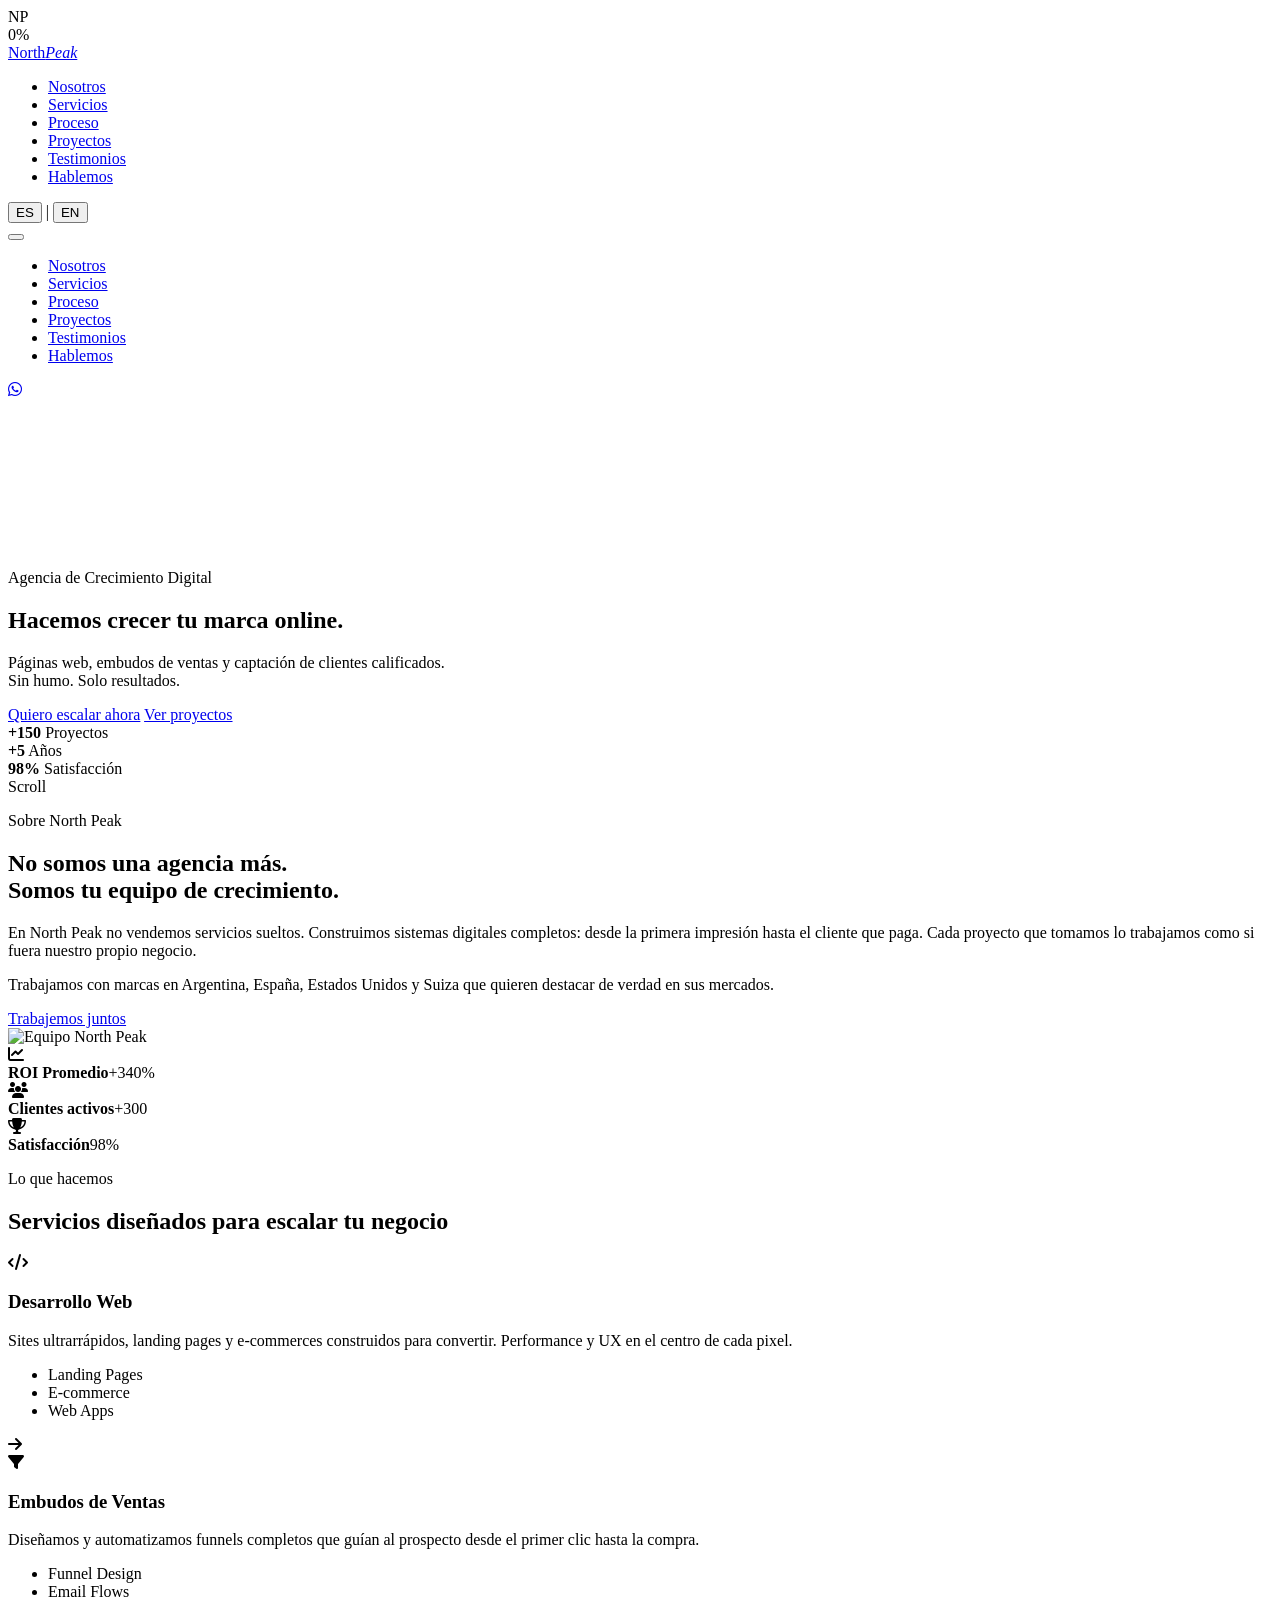
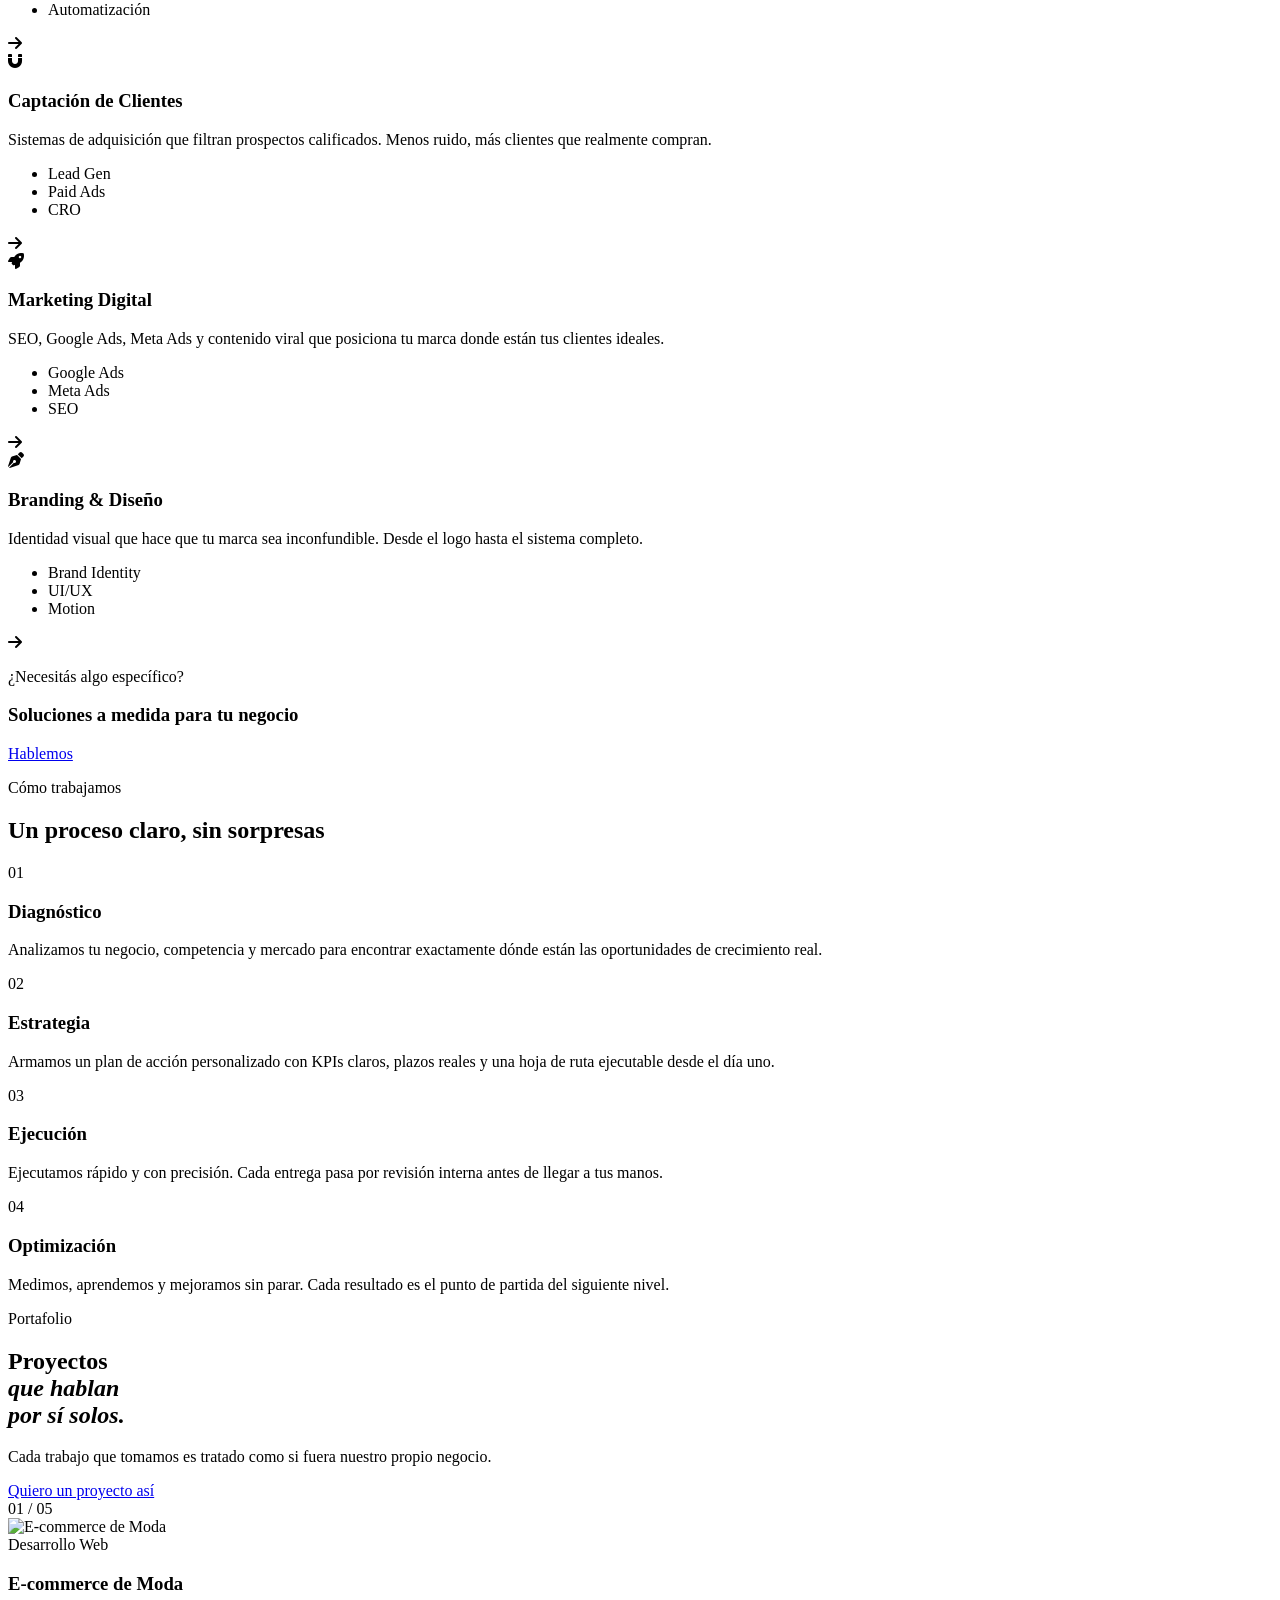
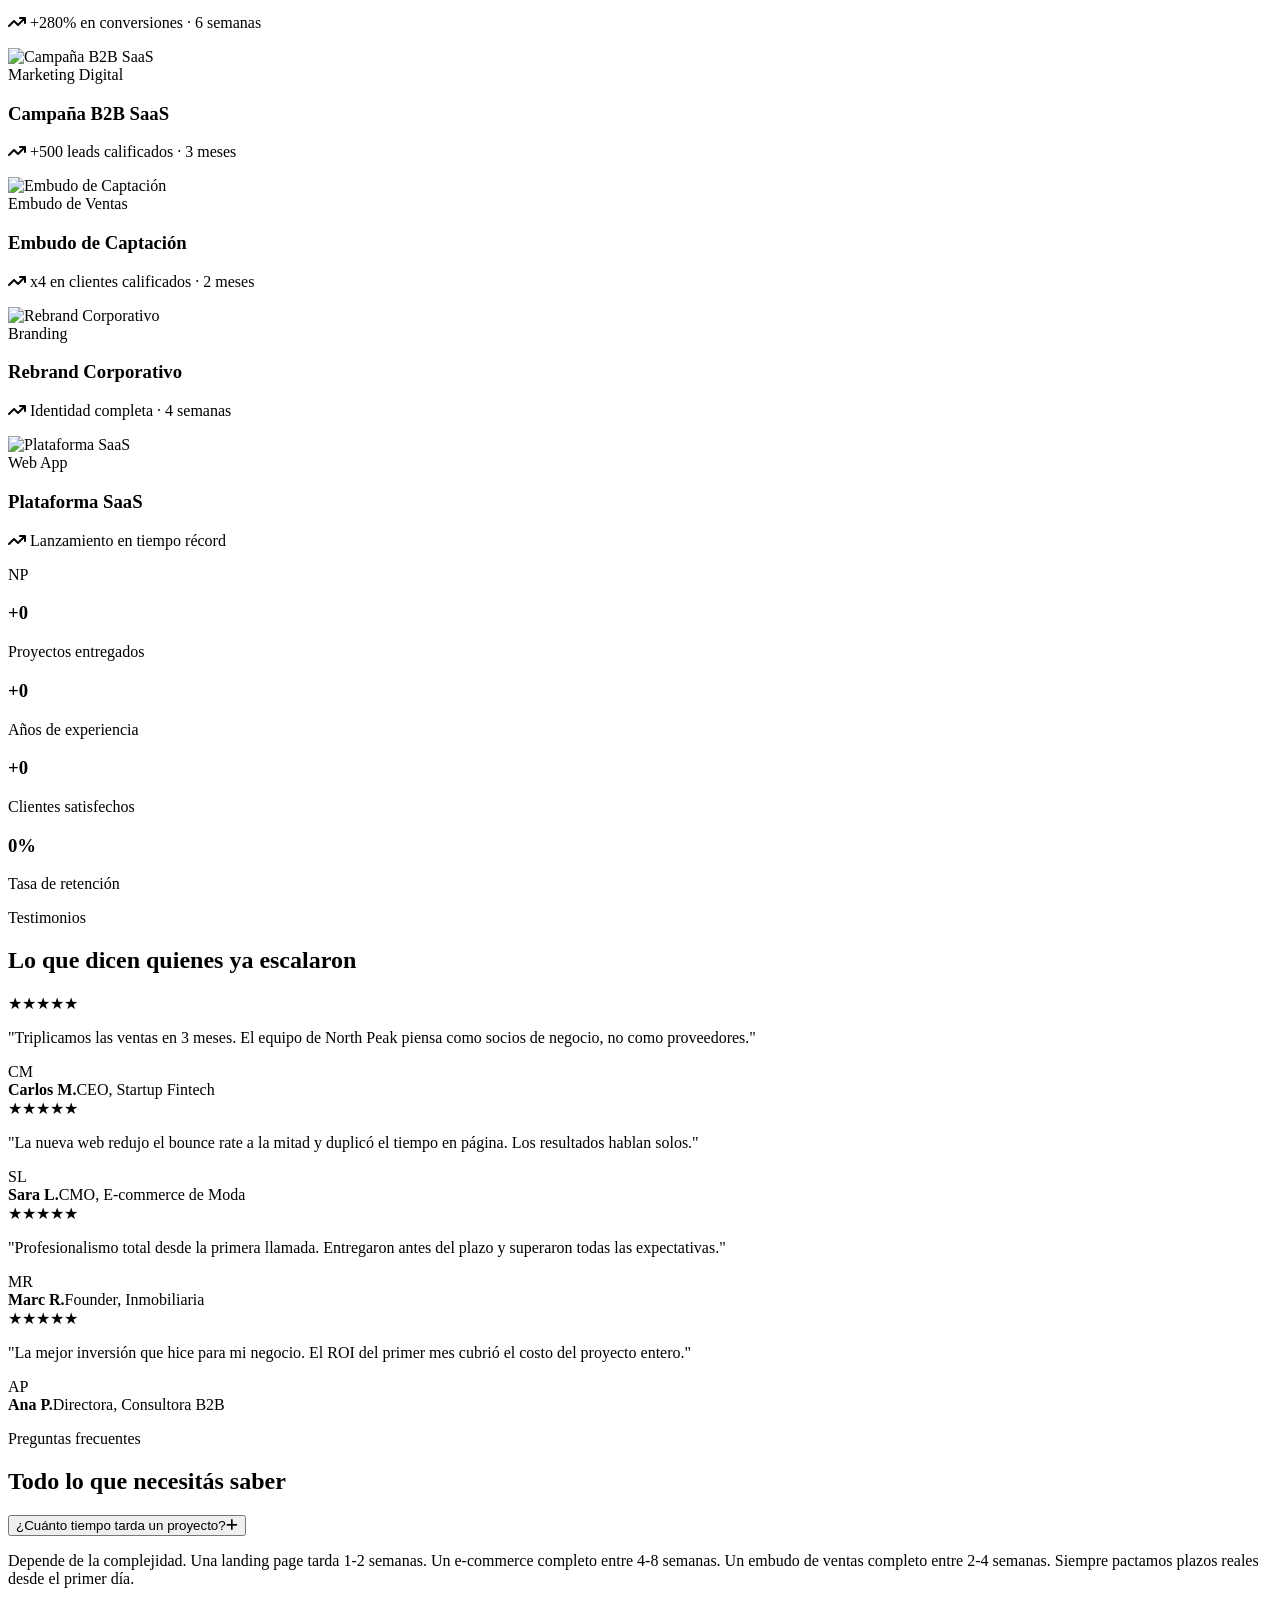
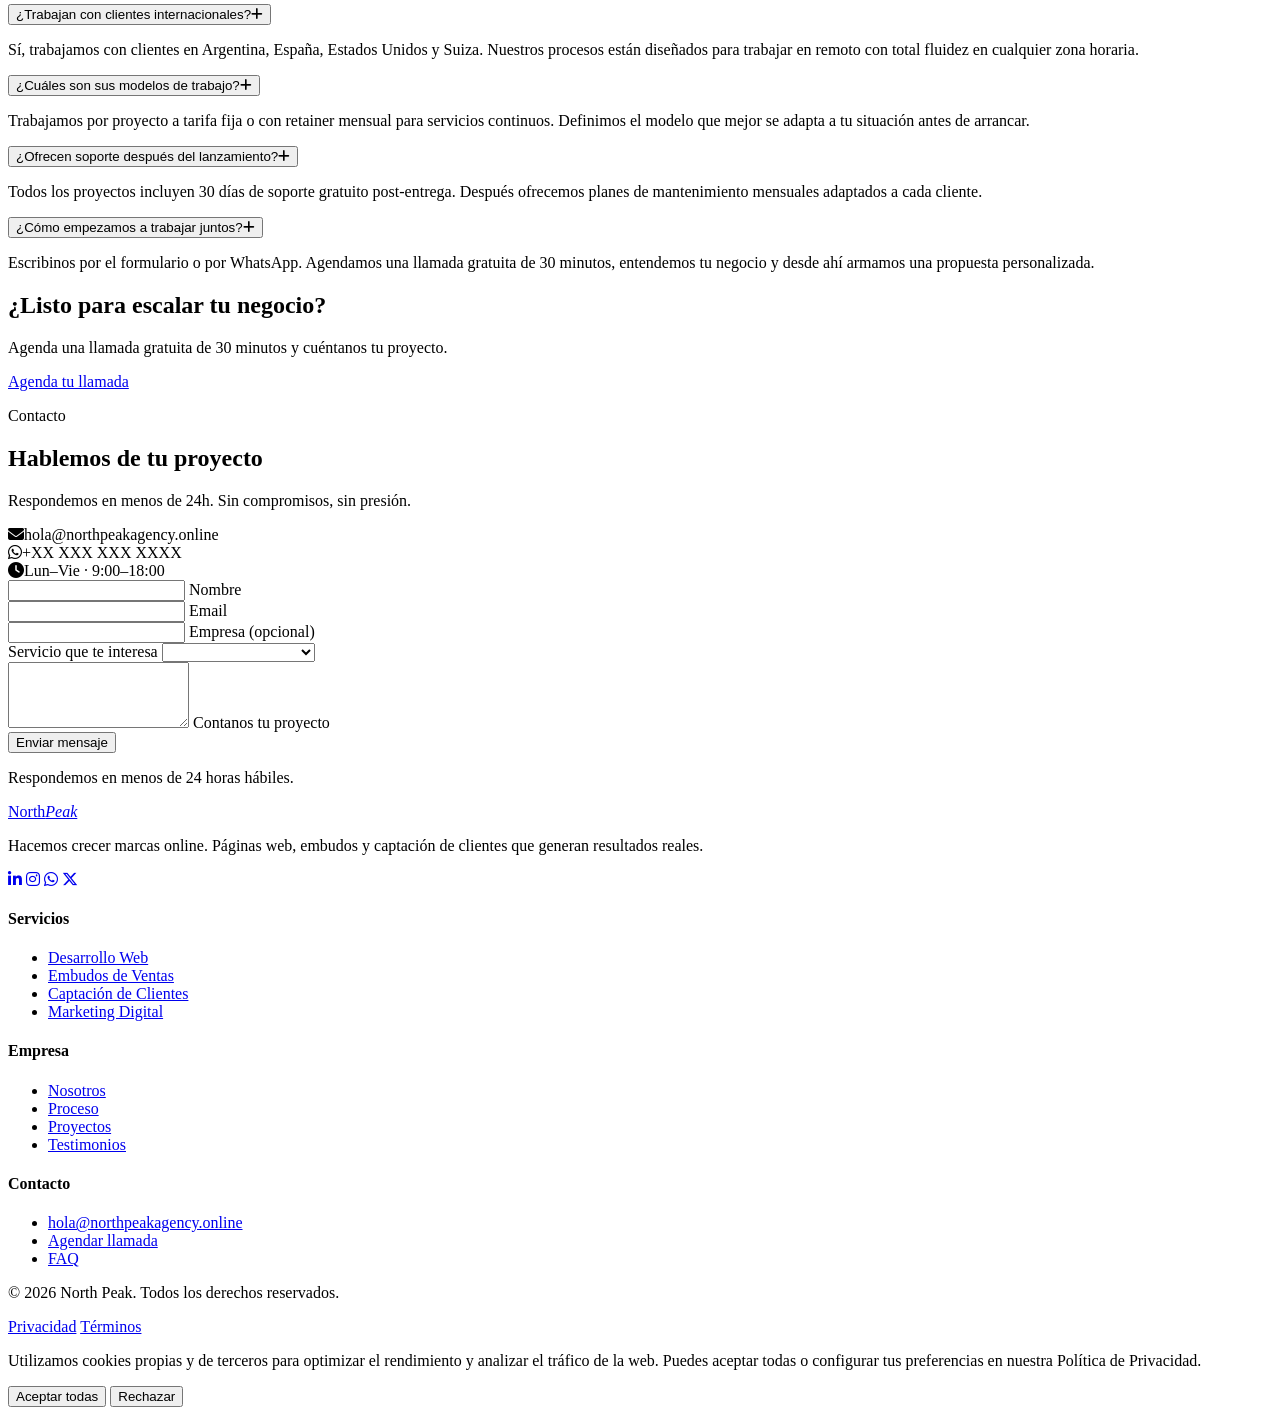
==== commit cfe4b1ce: "Actualizacion1" ====
--- a/index.html
+++ b/index.html
@@ -1,517 +1,525 @@
-cat > /home/claude/digital-solution/index.html << 'HTMLEOF'
 <!DOCTYPE html>
 <html lang="es">
 <head>
     <meta charset="UTF-8">
     <meta name="viewport" content="width=device-width, initial-scale=1.0">
-    <title>Digital Solution | Agencia Digital</title>
+    <title>North Peak | Agencia de Crecimiento Digital</title>
+    <meta name="description" content="North Peak — Creamos páginas web, embudos de ventas y sistemas de captación de clientes que hacen crecer tu marca online.">
     <link rel="stylesheet" href="style.css">
     <link rel="preconnect" href="https://fonts.googleapis.com">
     <link rel="preconnect" href="https://fonts.gstatic.com" crossorigin>
-    <link href="https://fonts.googleapis.com/css2?family=Space+Grotesk:wght@300;400;500;600;700&family=Inter:wght@300;400;500;600&display=swap" rel="stylesheet">
-    <link rel="stylesheet" href="https://cdnjs.cloudflare.com/ajax/libs/font-awesome/6.4.0/css/all.min.css">
+    <link href="https://fonts.googleapis.com/css2?family=Syne:wght@400;500;600;700;800&family=Inter:wght@300;400;500;600&display=swap" rel="stylesheet">
+    <link rel="stylesheet" href="https://cdnjs.cloudflare.com/ajax/libs/font-awesome/6.5.0/css/all.min.css">
 </head>
 <body>
 
-    <!-- PRELOADER -->
     <div id="preloader">
         <div class="pre-inner">
-            <svg class="pre-logo-svg" viewBox="0 0 200 40" xmlns="http://www.w3.org/2000/svg">
-                <text x="0" y="32" class="pre-logo-text">DS</text>
-            </svg>
-            <div class="pre-bar-wrap"><div class="pre-bar"></div></div>
-            <span class="pre-pct">0%</span>
+            <div class="pre-logo">NP</div>
+            <div class="pre-bar-track"><div class="pre-bar-fill"></div></div>
+            <span class="pre-pct" id="prePct">0%</span>
         </div>
     </div>
 
-
-
-    <!-- NAV -->
+    <div class="cursor-dot" id="cursorDot"></div>
+    <div class="cursor-ring" id="cursorRing"></div>
+
     <nav id="navbar">
         <div class="nav-inner">
-            <a href="#inicio" class="nav-logo">Digital<span>Solution</span></a>
-            <ul class="nav-links">
-                <li><a href="#quienes-somos" data-i18n="nav_about">Quiénes Somos</a></li>
-                <li><a href="#servicios" data-i18n="nav_services">Servicios</a></li>
-                <li><a href="#proceso" data-i18n="nav_process">Proceso</a></li>
-                <li><a href="#trabajos" data-i18n="nav_works">Trabajos</a></li>
-                <li><a href="#testimonios" data-i18n="nav_testimonials">Testimonios</a></li>
-                <li><a href="#contacto" class="nav-cta" data-i18n="nav_contact">Contacto</a></li>
+            <a href="#inicio" class="nav-logo">North<em>Peak</em></a>
+            <ul class="nav-links" id="navLinks">
+                <li><a href="#nosotros" data-i18n="nav-about">Nosotros</a></li>
+                <li><a href="#servicios" data-i18n="nav-services">Servicios</a></li>
+                <li><a href="#proceso" data-i18n="nav-process">Proceso</a></li>
+                <li><a href="#proyectos" data-i18n="nav-projects">Proyectos</a></li>
+                <li><a href="#testimonios" data-i18n="nav-testimonials">Testimonios</a></li>
+                <li><a href="#contacto" class="nav-cta" data-i18n="nav-cta">Hablemos</a></li>
             </ul>
-            <div class="nav-right">
-                <div class="lang-switcher">
-                    <button class="lang-btn active" data-lang="es">ES</button>
-                    <span>/</span>
-                    <button class="lang-btn" data-lang="en">EN</button>
-                </div>
-                <button class="hamburger" id="hamburger" aria-label="Menu">
-                    <span></span><span></span><span></span>
-                </button>
-            </div>
+            <div class="lang-switch">
+                <button class="lang-btn active" data-lang="es">ES</button>
+                <span>|</span>
+                <button class="lang-btn" data-lang="en">EN</button>
+            </div>
+            <button class="hamburger" id="hamburger" aria-label="Menú">
+                <span></span><span></span><span></span>
+            </button>
         </div>
     </nav>
 
-    <!-- MOBILE MENU -->
     <div class="mobile-menu" id="mobileMenu">
         <ul>
-            <li><a href="#quienes-somos" data-i18n="nav_about">Quiénes Somos</a></li>
-            <li><a href="#servicios" data-i18n="nav_services">Servicios</a></li>
-            <li><a href="#proceso" data-i18n="nav_process">Proceso</a></li>
-            <li><a href="#trabajos" data-i18n="nav_works">Trabajos</a></li>
-            <li><a href="#testimonios" data-i18n="nav_testimonials">Testimonios</a></li>
-            <li><a href="#contacto" data-i18n="nav_contact">Contacto</a></li>
-        </ul>
-        <div class="mobile-lang">
-            <button class="lang-btn active" data-lang="es">ES</button>
-            <span>/</span>
-            <button class="lang-btn" data-lang="en">EN</button>
-        </div>
+            <li><a href="#nosotros" data-i18n="nav-about">Nosotros</a></li>
+            <li><a href="#servicios" data-i18n="nav-services">Servicios</a></li>
+            <li><a href="#proceso" data-i18n="nav-process">Proceso</a></li>
+            <li><a href="#proyectos" data-i18n="nav-projects">Proyectos</a></li>
+            <li><a href="#testimonios" data-i18n="nav-testimonials">Testimonios</a></li>
+            <li><a href="#contacto" data-i18n="nav-cta">Hablemos</a></li>
+        </ul>   
     </div>
 
-    <!-- WHATSAPP BTN -->
-    <a href="https://api.whatsapp.com/send?phone=TUDIGITOAQUI&text=Hola%20Quiero%20hacer%20una%20consulta%3A%20" class="whatsapp-btn" target="_blank" aria-label="WhatsApp">
+    <a href="https://api.whatsapp.com/send?phone=TUDIGITOAQUI&text=Hola%2C%20quiero%20consultar%20sobre%20mis%20servicios%3A%20"
+       class="wa-float" target="_blank" aria-label="WhatsApp">
         <i class="fab fa-whatsapp"></i>
+        <span class="wa-ping"></span>
     </a>
 
-    <!-- HERO -->
-    <header id="inicio">
-        <canvas id="hero-canvas"></canvas>
-        <div class="hero-noise"></div>
-        <div class="hero-content">
-            <div class="hero-badge reveal-up" data-delay="0">
-                <span class="badge-dot"></span>
-                <span data-i18n="hero_badge">Agencia Digital Premium</span>
-            </div>
-            <h1 class="hero-title reveal-up" data-delay="1">
-                <span class="line" data-i18n="hero_title1">Transformamos marcas</span>
-                <span class="line accent" data-i18n="hero_title2">en experiencias digitales</span>
+    <section id="inicio" class="hero">
+        <canvas id="heroCanvas"></canvas>
+        <div class="hero-overlay"></div>
+
+        <div class="hero-inner">
+            <p class="hero-eyebrow reveal" data-d="0">
+                <span class="dot-live"></span> <span data-i18n="hero-eyebrow">Agencia de Crecimiento Digital</span>
+            </p>
+            <h1 class="hero-heading reveal" data-d="1">
+                <span data-i18n="hero-h1-1">Hacemos crecer</span>
+                <span class="grad" data-i18n="hero-h1-2">tu marca online.</span>
             </h1>
-            <p class="hero-sub reveal-up" data-delay="2" data-i18n="hero_sub">Estrategia, diseño y tecnología al servicio de tu crecimiento. Construimos presencias digitales que convierten visitantes en clientes.</p>
-            <div class="hero-btns reveal-up" data-delay="3">
-                <a href="#servicios" class="btn-primary" data-i18n="hero_btn1">Ver Servicios</a>
-                <a href="#trabajos" class="btn-ghost" data-i18n="hero_btn2">Nuestro Trabajo</a>
-            </div>
-            <div class="hero-stats reveal-up" data-delay="4">
-                <div class="hstat"><strong>+150</strong><span data-i18n="hstat1">Proyectos</span></div>
-                <div class="hstat-div"></div>
-                <div class="hstat"><strong>+5</strong><span data-i18n="hstat2">Años</span></div>
-                <div class="hstat-div"></div>
-                <div class="hstat"><strong>+300</strong><span data-i18n="hstat3">Clientes</span></div>
-            </div>
-        </div>
-        <div class="hero-scroll-hint">
-            <div class="scroll-line"></div>
-            <span data-i18n="scroll">Scroll</span>
-        </div>
-    </header>
-
-    <!-- QUIENES SOMOS -->
-    <section id="quienes-somos" class="seccion">
+            <p class="hero-sub reveal" data-d="2" data-i18n="hero-sub">
+                Páginas web, embudos de ventas y captación de clientes calificados.<br>
+                Sin humo. Solo resultados.
+            </p>
+            <div class="hero-actions reveal" data-d="3">
+                <a href="#contacto" class="btn-main" data-i18n="hero-btn-main">Quiero escalar ahora</a>
+                <a href="#proyectos" class="btn-ghost" data-i18n="hero-btn-ghost">Ver proyectos</a>
+            </div>
+        </div>
+
+        <div class="hero-stats reveal" data-d="4">
+            <div class="hstat">
+                <strong>+150</strong>
+                <span data-i18n="stat-1">Proyectos</span>
+            </div>
+            <div class="hstat-sep"></div>
+            <div class="hstat">
+                <strong>+5</strong>
+                <span data-i18n="stat-2">Años</span>
+            </div>
+            <div class="hstat-sep"></div>
+            <div class="hstat">
+                <strong>98%</strong>
+                <span data-i18n="stat-3">Satisfacción</span>
+            </div>
+        </div>
+
+        <div class="scroll-hint">
+            <div class="sh-line"></div>
+            <span>Scroll</span>
+        </div>
+    </section>
+
+    <section id="nosotros" class="section">
         <div class="container">
             <div class="about-grid">
-                <div class="about-text reveal-left">
-                    <p class="eyebrow" data-i18n="about_eyebrow">Sobre nosotros</p>
-                    <h2 data-i18n="about_title">No somos una agencia más. Somos tu equipo de crecimiento.</h2>
-                    <p data-i18n="about_p1">En Digital Solution fusionamos estrategia de negocio, diseño de vanguardia y tecnología de punta. Cada proyecto que tomamos es tratado como si fuera nuestro propio negocio.</p>
-                    <p data-i18n="about_p2">Trabajamos con marcas en España, Estados Unidos, Suiza y Latinoamérica que quieren destacar en un mercado cada vez más competitivo.</p>
-                    <a href="#contacto" class="btn-primary mt-btn" data-i18n="about_cta">Trabajemos juntos</a>
-                </div>
-                <div class="about-visual reveal-right">
-                    <div class="av-card av-card-1">
+                <div class="about-left reveal-left">
+                    <p class="eyebrow" data-i18n="about-eyebrow">Sobre North Peak</p>
+                    <h2 data-i18n="about-h2">No somos una agencia más.<br>Somos tu equipo de crecimiento.</h2>
+                    <p data-i18n="about-p1">En North Peak no vendemos servicios sueltos. Construimos sistemas digitales completos: desde la primera impresión hasta el cliente que paga. Cada proyecto que tomamos lo trabajamos como si fuera nuestro propio negocio.</p>
+                    <p data-i18n="about-p2">Trabajamos con marcas en Argentina, España, Estados Unidos y Suiza que quieren destacar de verdad en sus mercados.</p>
+                    <a href="#contacto" class="btn-main mt-3" data-i18n="about-btn">Trabajemos juntos</a>
+                </div>
+                <div class="about-right reveal-right">
+                    <img src="https://images.unsplash.com/photo-1552664730-d307ca884978?auto=format&fit=crop&w=800&q=80" alt="Equipo North Peak">
+                    <div class="about-card ac-1">
                         <i class="fa-solid fa-chart-line"></i>
-                        <div>
-                            <strong data-i18n="av1_title">ROI Promedio</strong>
-                            <span>+340%</span>
-                        </div>
-                    </div>
-                    <div class="av-card av-card-2">
-                        <i class="fa-solid fa-globe"></i>
-                        <div>
-                            <strong data-i18n="av2_title">Mercados</strong>
-                            <span>4 países</span>
-                        </div>
-                    </div>
-                    <div class="av-card av-card-3">
+                        <div><strong data-i18n="about-c1">ROI Promedio</strong><span>+340%</span></div>
+                    </div>
+                    <div class="about-card ac-2">
+                        <i class="fa-solid fa-users"></i>
+                        <div><strong data-i18n="about-c2">Clientes activos</strong><span>+300</span></div>
+                    </div>
+                    <div class="about-card ac-3">
                         <i class="fa-solid fa-trophy"></i>
-                        <div>
-                            <strong data-i18n="av3_title">Satisfacción</strong>
-                            <span>98%</span>
-                        </div>
-                    </div>
-                    <div class="av-glow"></div>
-                    <img src="https://images.unsplash.com/photo-1552664730-d307ca884978?auto=format&fit=crop&w=700&q=80" alt="Equipo Digital Solution" class="av-img">
-                </div>
-            </div>
-        </div>
-    </section>
-
-    <!-- SERVICIOS -->
-    <section id="servicios" class="seccion bg-alt">
+                        <div><strong data-i18n="about-c3">Satisfacción</strong><span>98%</span></div>
+                    </div>
+                </div>
+            </div>
+        </div>
+    </section>
+
+    <section id="servicios" class="section section-alt">
         <div class="container">
-            <div class="section-header reveal-up">
-                <p class="eyebrow" data-i18n="services_eyebrow">Lo que hacemos</p>
-                <h2 data-i18n="services_title">Servicios diseñados para escalar tu negocio</h2>
+            <div class="section-hd reveal">
+                <p class="eyebrow" data-i18n="svc-eyebrow">Lo que hacemos</p>
+                <h2 data-i18n="svc-h2">Servicios diseñados para escalar tu negocio</h2>
             </div>
             <div class="services-grid">
-                <div class="service-card reveal-up" data-delay="0">
-                    <div class="sc-icon"><i class="fa-solid fa-code"></i></div>
-                    <h3 data-i18n="s1_title">Desarrollo Web</h3>
-                    <p data-i18n="s1_p">Sites ultrarrápidos, apps y e-commerces construidos con las tecnologías más modernas. Performance y conversión en el centro de cada decisión.</p>
-                    <ul class="sc-tags">
-                        <li>React / Next.js</li><li>E-commerce</li><li>Web Apps</li>
-                    </ul>
-                    <div class="sc-arrow"><i class="fa-solid fa-arrow-right"></i></div>
-                </div>
-                <div class="service-card reveal-up" data-delay="1">
-                    <div class="sc-icon"><i class="fa-solid fa-rocket"></i></div>
-                    <h3 data-i18n="s2_title">Marketing Digital</h3>
-                    <p data-i18n="s2_p">Estrategias de paid media, SEO, email marketing y contenido viral que llevan tu marca a la cima de tu sector.</p>
-                    <ul class="sc-tags">
-                        <li>Google Ads</li><li>Meta Ads</li><li>SEO</li>
-                    </ul>
-                    <div class="sc-arrow"><i class="fa-solid fa-arrow-right"></i></div>
-                </div>
-                <div class="service-card reveal-up" data-delay="2">
-                    <div class="sc-icon"><i class="fa-solid fa-pen-nib"></i></div>
-                    <h3 data-i18n="s3_title">Branding & Diseño</h3>
-                    <p data-i18n="s3_p">Identidad visual completa, sistemas de diseño y creatividades que hacen que tu marca sea inconfundible en cualquier plataforma.</p>
-                    <ul class="sc-tags">
-                        <li>Brand Identity</li><li>UI/UX</li><li>Motion</li>
-                    </ul>
-                    <div class="sc-arrow"><i class="fa-solid fa-arrow-right"></i></div>
-                </div>
-                <div class="service-card reveal-up" data-delay="3">
-                    <div class="sc-icon"><i class="fa-solid fa-chart-bar"></i></div>
-                    <h3 data-i18n="s4_title">Analytics & CRO</h3>
-                    <p data-i18n="s4_p">Medimos cada punto de contacto, optimizamos funnels y tomamos decisiones basadas en datos para maximizar tu retorno.</p>
-                    <ul class="sc-tags">
-                        <li>GA4</li><li>Hotjar</li><li>A/B Testing</li>
-                    </ul>
-                    <div class="sc-arrow"><i class="fa-solid fa-arrow-right"></i></div>
-                </div>
-                <div class="service-card reveal-up" data-delay="4">
-                    <div class="sc-icon"><i class="fa-solid fa-mobile-screen"></i></div>
-                    <h3 data-i18n="s5_title">Social Media</h3>
-                    <p data-i18n="s5_p">Gestión editorial, contenido nativo y community management para que tu marca esté donde están tus clientes.</p>
-                    <ul class="sc-tags">
-                        <li>Instagram</li><li>LinkedIn</li><li>TikTok</li>
-                    </ul>
-                    <div class="sc-arrow"><i class="fa-solid fa-arrow-right"></i></div>
-                </div>
-                <div class="service-card service-cta reveal-up" data-delay="5">
-                    <p class="eyebrow" data-i18n="s6_eyebrow">¿No ves lo que buscas?</p>
-                    <h3 data-i18n="s6_title">Soluciones a medida para tu negocio</h3>
-                    <a href="#contacto" class="btn-primary" data-i18n="s6_btn">Hablemos</a>
-                </div>
-            </div>
-        </div>
-    </section>
-
-    <!-- PROCESO -->
-    <section id="proceso" class="seccion">
+                <div class="svc-card reveal" data-d="0">
+                    <div class="svc-icon"><i class="fa-solid fa-code"></i></div>
+                    <h3 data-i18n="svc-1-t">Desarrollo Web</h3>
+                    <p data-i18n="svc-1-d">Sites ultrarrápidos, landing pages y e-commerces construidos para convertir. Performance y UX en el centro de cada pixel.</p>
+                    <ul class="svc-tags"><li>Landing Pages</li><li>E-commerce</li><li>Web Apps</li></ul>
+                    <span class="svc-arrow"><i class="fa-solid fa-arrow-right"></i></span>
+                </div>
+                <div class="svc-card reveal" data-d="1">
+                    <div class="svc-icon"><i class="fa-solid fa-filter"></i></div>
+                    <h3 data-i18n="svc-2-t">Embudos de Ventas</h3>
+                    <p data-i18n="svc-2-d">Diseñamos y automatizamos funnels completos que guían al prospecto desde el primer clic hasta la compra.</p>
+                    <ul class="svc-tags"><li>Funnel Design</li><li>Email Flows</li><li>Automatización</li></ul>
+                    <span class="svc-arrow"><i class="fa-solid fa-arrow-right"></i></span>
+                </div>
+                <div class="svc-card reveal" data-d="2">
+                    <div class="svc-icon"><i class="fa-solid fa-magnet"></i></div>
+                    <h3 data-i18n="svc-3-t">Captación de Clientes</h3>
+                    <p data-i18n="svc-3-d">Sistemas de adquisición que filtran prospectos calificados. Menos ruido, más clientes que realmente compran.</p>
+                    <ul class="svc-tags"><li>Lead Gen</li><li>Paid Ads</li><li>CRO</li></ul>
+                    <span class="svc-arrow"><i class="fa-solid fa-arrow-right"></i></span>
+                </div>
+                <div class="svc-card reveal" data-d="3">
+                    <div class="svc-icon"><i class="fa-solid fa-rocket"></i></div>
+                    <h3 data-i18n="svc-4-t">Marketing Digital</h3>
+                    <p data-i18n="svc-4-d">SEO, Google Ads, Meta Ads y contenido viral que posiciona tu marca donde están tus clientes ideales.</p>
+                    <ul class="svc-tags"><li>Google Ads</li><li>Meta Ads</li><li>SEO</li></ul>
+                    <span class="svc-arrow"><i class="fa-solid fa-arrow-right"></i></span>
+                </div>
+                <div class="svc-card reveal" data-d="4">
+                    <div class="svc-icon"><i class="fa-solid fa-pen-nib"></i></div>
+                    <h3 data-i18n="svc-5-t">Branding & Diseño</h3>
+                    <p data-i18n="svc-5-d">Identidad visual que hace que tu marca sea inconfundible. Desde el logo hasta el sistema completo.</p>
+                    <ul class="svc-tags"><li>Brand Identity</li><li>UI/UX</li><li>Motion</li></ul>
+                    <span class="svc-arrow"><i class="fa-solid fa-arrow-right"></i></span>
+                </div>
+                <div class="svc-card svc-cta reveal" data-d="5">
+                    <p class="eyebrow" data-i18n="svc-cta-eye">¿Necesitás algo específico?</p>
+                    <h3 data-i18n="svc-cta-t">Soluciones a medida para tu negocio</h3>
+                    <a href="#contacto" class="btn-main" data-i18n="nav-cta">Hablemos</a>
+                </div>
+            </div>
+        </div>
+    </section>
+
+    <section id="proceso" class="section">
         <div class="container">
-            <div class="section-header reveal-up">
-                <p class="eyebrow" data-i18n="process_eyebrow">Cómo trabajamos</p>
-                <h2 data-i18n="process_title">Un proceso diseñado para resultados, no excusas</h2>
-            </div>
-            <div class="process-timeline">
-                <div class="process-step reveal-left" data-delay="0">
+            <div class="section-hd reveal">
+                <p class="eyebrow" data-i18n="proc-eyebrow">Cómo trabajamos</p>
+                <h2 data-i18n="proc-h2">Un proceso claro, sin sorpresas</h2>
+            </div>
+            <div class="process-steps">
+                <div class="ps reveal-left" data-d="0">
                     <div class="ps-num">01</div>
-                    <div class="ps-content">
-                        <h3 data-i18n="p1_title">Diagnóstico</h3>
-                        <p data-i18n="p1_p">Analizamos tu negocio, competencia y mercado para entender exactamente dónde están las oportunidades de crecimiento.</p>
-                    </div>
-                </div>
-                <div class="process-step reveal-left" data-delay="1">
+                    <div class="ps-body">
+                        <h3 data-i18n="proc-1-t">Diagnóstico</h3>
+                        <p data-i18n="proc-1-d">Analizamos tu negocio, competencia y mercado para encontrar exactamente dónde están las oportunidades de crecimiento real.</p>
+                    </div>
+                </div>
+                <div class="ps reveal-left" data-d="1">
                     <div class="ps-num">02</div>
-                    <div class="ps-content">
-                        <h3 data-i18n="p2_title">Estrategia</h3>
-                        <p data-i18n="p2_p">Diseñamos un plan de acción personalizado con KPIs claros, plazos reales y recursos optimizados para tu presupuesto.</p>
-                    </div>
-                </div>
-                <div class="process-step reveal-left" data-delay="2">
+                    <div class="ps-body">
+                        <h3 data-i18n="proc-2-t">Estrategia</h3>
+                        <p data-i18n="proc-2-d">Armamos un plan de acción personalizado con KPIs claros, plazos reales y una hoja de ruta ejecutable desde el día uno.</p>
+                    </div>
+                </div>
+                <div class="ps reveal-left" data-d="2">
                     <div class="ps-num">03</div>
-                    <div class="ps-content">
-                        <h3 data-i18n="p3_title">Ejecución</h3>
-                        <p data-i18n="p3_p">Nuestro equipo ejecuta con velocidad y precisión. Cada entrega pasa por control de calidad antes de llegar a tus manos.</p>
-                    </div>
-                </div>
-                <div class="process-step reveal-left" data-delay="3">
+                    <div class="ps-body">
+                        <h3 data-i18n="proc-3-t">Ejecución</h3>
+                        <p data-i18n="proc-3-d">Ejecutamos rápido y con precisión. Cada entrega pasa por revisión interna antes de llegar a tus manos.</p>
+                    </div>
+                </div>
+                <div class="ps reveal-left" data-d="3">
                     <div class="ps-num">04</div>
-                    <div class="ps-content">
-                        <h3 data-i18n="p4_title">Optimización</h3>
-                        <p data-i18n="p4_p">Medimos, aprendemos y mejoramos continuamente. No dormimos sobre los laureles: cada resultado es el punto de partida del siguiente.</p>
-                    </div>
-                </div>
-            </div>
-        </div>
-    </section>
-
-    <!-- TRABAJOS -->
-    <section id="trabajos" class="seccion bg-alt">
+                    <div class="ps-body">
+                        <h3 data-i18n="proc-4-t">Optimización</h3>
+                        <p data-i18n="proc-4-d">Medimos, aprendemos y mejoramos sin parar. Cada resultado es el punto de partida del siguiente nivel.</p>
+                    </div>
+                </div>
+            </div>
+        </div>
+    </section>
+
+    <div id="proyectos" class="projects-outer">
+        <div class="projects-sticky-wrap">
+            <div class="projects-sticky">
+                <div class="proj-title-col">
+                    <p class="eyebrow" data-i18n="proj-eyebrow">Portafolio</p>
+                    <h2 class="proj-main-title" data-i18n="proj-h2">Proyectos<br><em>que hablan<br>por sí solos.</em></h2>
+                    <p class="proj-sub" data-i18n="proj-sub">Cada trabajo que tomamos es tratado como si fuera nuestro propio negocio.</p>
+                    <a href="#contacto" class="btn-main proj-cta-btn" data-i18n="proj-btn">Quiero un proyecto así</a>
+                    <div class="proj-progress-bar"><div class="proj-progress-fill" id="projFill"></div></div>
+                    <span class="proj-counter" id="projCounter">01 / 05</span>
+                </div>
+                <div class="proj-track-wrap">
+                    <div class="proj-track" id="projTrack">
+                        <div class="proj-card" data-index="0">
+                            <div class="pc-img-wrap">
+                                <img src="https://images.unsplash.com/photo-1498050108023-c5249f4df085?auto=format&fit=crop&w=900&q=80" alt="E-commerce de Moda">
+                                <div class="pc-overlay"></div>
+                            </div>
+                            <div class="pc-info">
+                                <span class="pc-tag" data-i18n="proj-t-1">Desarrollo Web</span>
+                                <h3 data-i18n="proj-n-1">E-commerce de Moda</h3>
+                                <p class="pc-result"><i class="fa-solid fa-arrow-trend-up"></i> <span data-i18n="proj-r-1">+280% en conversiones · 6 semanas</span></p>
+                            </div>
+                        </div>
+                        <div class="proj-card" data-index="1">
+                            <div class="pc-img-wrap">
+                                <img src="https://images.unsplash.com/photo-1461749280684-dccba630e2f6?auto=format&fit=crop&w=900&q=80" alt="Campaña B2B SaaS">
+                                <div class="pc-overlay"></div>
+                            </div>
+                            <div class="pc-info">
+                                <span class="pc-tag" data-i18n="proj-t-2">Marketing Digital</span>
+                                <h3 data-i18n="proj-n-2">Campaña B2B SaaS</h3>
+                                <p class="pc-result"><i class="fa-solid fa-arrow-trend-up"></i> <span data-i18n="proj-r-2">+500 leads calificados · 3 meses</span></p>
+                            </div>
+                        </div>
+                        <div class="proj-card" data-index="2">
+                            <div class="pc-img-wrap">
+                                <img src="https://images.unsplash.com/photo-1547658719-da2b51169166?auto=format&fit=crop&w=900&q=80" alt="Embudo de Captación">
+                                <div class="pc-overlay"></div>
+                            </div>
+                            <div class="pc-info">
+                                <span class="pc-tag" data-i18n="proj-t-3">Embudo de Ventas</span>
+                                <h3 data-i18n="proj-n-3">Embudo de Captación</h3>
+                                <p class="pc-result"><i class="fa-solid fa-arrow-trend-up"></i> <span data-i18n="proj-r-3">x4 en clientes calificados · 2 meses</span></p>
+                            </div>
+                        </div>
+                        <div class="proj-card" data-index="3">
+                            <div class="pc-img-wrap">
+                                <img src="https://images.unsplash.com/photo-1555421689-491a97ff2040?auto=format&fit=crop&w=900&q=80" alt="Rebrand Corporativo">
+                                <div class="pc-overlay"></div>
+                            </div>
+                            <div class="pc-info">
+                                <span class="pc-tag" data-i18n="proj-t-4">Branding</span>
+                                <h3 data-i18n="proj-n-4">Rebrand Corporativo</h3>
+                                <p class="pc-result"><i class="fa-solid fa-arrow-trend-up"></i> <span data-i18n="proj-r-4">Identidad completa · 4 semanas</span></p>
+                            </div>
+                        </div>
+                        <div class="proj-card" data-index="4">
+                            <div class="pc-img-wrap">
+                                <img src="https://images.unsplash.com/photo-1600880292203-757bb62b4baf?auto=format&fit=crop&w=900&q=80" alt="Plataforma SaaS">
+                                <div class="pc-overlay"></div>
+                            </div>
+                            <div class="pc-info">
+                                <span class="pc-tag" data-i18n="proj-t-5">Web App</span>
+                                <h3 data-i18n="proj-n-5">Plataforma SaaS</h3>
+                                <p class="pc-result"><i class="fa-solid fa-arrow-trend-up"></i> <span data-i18n="proj-r-5">Lanzamiento en tiempo récord</span></p>
+                            </div>
+                        </div>
+                    </div>
+                </div>
+            </div>
+        </div>
+    </div>
+
+    <section class="section stats-section">
+        <div class="stats-bg-word">NP</div>
         <div class="container">
-            <div class="section-header reveal-up">
-                <p class="eyebrow" data-i18n="works_eyebrow">Portafolio</p>
-                <h2 data-i18n="works_title">Proyectos que hablan por sí solos</h2>
-            </div>
-            <div class="works-filter reveal-up">
-                <button class="wf-btn active" data-filter="all" data-i18n="wf_all">Todos</button>
-                <button class="wf-btn" data-filter="web" data-i18n="wf_web">Web</button>
-                <button class="wf-btn" data-filter="brand" data-i18n="wf_brand">Branding</button>
-                <button class="wf-btn" data-filter="marketing" data-i18n="wf_marketing">Marketing</button>
-            </div>
-            <div class="works-grid">
-                <div class="work-item reveal-up" data-delay="0" data-cat="web">
-                    <img src="https://images.unsplash.com/photo-1498050108023-c5249f4df085?auto=format&fit=crop&w=800&q=80" alt="Proyecto Web">
-                    <div class="wi-overlay">
-                        <span class="wi-cat" data-i18n="wcat_web">Desarrollo Web</span>
-                        <h3 data-i18n="wt1">E-commerce de Moda</h3>
-                        <p data-i18n="wd1">+280% en conversiones · 6 semanas</p>
-                    </div>
-                </div>
-                <div class="work-item reveal-up" data-delay="1" data-cat="marketing">
-                    <img src="https://images.unsplash.com/photo-1461749280684-dccba630e2f6?auto=format&fit=crop&w=800&q=80" alt="Proyecto Marketing">
-                    <div class="wi-overlay">
-                        <span class="wi-cat" data-i18n="wcat_mkt">Marketing Digital</span>
-                        <h3 data-i18n="wt2">Campaña B2B SaaS</h3>
-                        <p data-i18n="wd2">+500 leads cualificados · 3 meses</p>
-                    </div>
-                </div>
-                <div class="work-item reveal-up" data-delay="2" data-cat="brand">
-                    <img src="https://images.unsplash.com/photo-1547658719-da2b51169166?auto=format&fit=crop&w=800&q=80" alt="Proyecto Branding">
-                    <div class="wi-overlay">
-                        <span class="wi-cat" data-i18n="wcat_brand">Branding</span>
-                        <h3 data-i18n="wt3">Rebrand Corporativo</h3>
-                        <p data-i18n="wd3">Identidad completa en 4 semanas</p>
-                    </div>
-                </div>
-                <div class="work-item reveal-up" data-delay="3" data-cat="web">
-                    <img src="https://images.unsplash.com/photo-1555421689-491a97ff2040?auto=format&fit=crop&w=800&q=80" alt="Proyecto App">
-                    <div class="wi-overlay">
-                        <span class="wi-cat" data-i18n="wcat_web">Desarrollo Web</span>
-                        <h3 data-i18n="wt4">Plataforma SaaS</h3>
-                        <p data-i18n="wd4">Lanzamiento en tiempo récord</p>
-                    </div>
-                </div>
-            </div>
-        </div>
-    </section>
-
-    <!-- ESTADÍSTICAS -->
-    <section id="estadisticas" class="seccion stats-section">
-        <div class="stats-bg-text">DS</div>
-        <div class="container stats-grid">
-            <div class="stat-item reveal-up" data-delay="0">
-                <h3>+<span class="counter" data-target="150">0</span></h3>
-                <p data-i18n="stat1">Proyectos entregados</p>
-            </div>
-            <div class="stat-item reveal-up" data-delay="1">
-                <h3>+<span class="counter" data-target="5">0</span></h3>
-                <p data-i18n="stat2">Años de experiencia</p>
-            </div>
-            <div class="stat-item reveal-up" data-delay="2">
-                <h3>+<span class="counter" data-target="300">0</span></h3>
-                <p data-i18n="stat3">Clientes satisfechos</p>
-            </div>
-            <div class="stat-item reveal-up" data-delay="3">
-                <h3><span class="counter" data-target="98">0</span>%</h3>
-                <p data-i18n="stat4">Tasa de retención</p>
-            </div>
-        </div>
-    </section>
-
-    <!-- TESTIMONIOS -->
-    <section id="testimonios" class="seccion">
+            <div class="stats-grid">
+                <div class="stat-item reveal" data-d="0">
+                    <h3>+<span class="counter" data-target="150">0</span></h3>
+                    <p data-i18n="stat-p-1">Proyectos entregados</p>
+                </div>
+                <div class="stat-item reveal" data-d="1">
+                    <h3>+<span class="counter" data-target="5">0</span></h3>
+                    <p data-i18n="stat-p-2">Años de experiencia</p>
+                </div>
+                <div class="stat-item reveal" data-d="2">
+                    <h3>+<span class="counter" data-target="300">0</span></h3>
+                    <p data-i18n="stat-p-3">Clientes satisfechos</p>
+                </div>
+                <div class="stat-item reveal" data-d="3">
+                    <h3><span class="counter" data-target="98">0</span>%</h3>
+                    <p data-i18n="stat-p-4">Tasa de retención</p>
+                </div>
+            </div>
+        </div>
+    </section>
+
+    <section id="testimonios" class="section section-alt">
         <div class="container">
-            <div class="section-header reveal-up">
-                <p class="eyebrow" data-i18n="test_eyebrow">Testimonios</p>
-                <h2 data-i18n="test_title">Lo que dicen quienes ya escalaron</h2>
-            </div>
-            <div class="testimonials-carousel reveal-up">
-                <div class="tc-track">
-                    <div class="tc-card">
+            <div class="section-hd reveal">
+                <p class="eyebrow" data-i18n="test-eyebrow">Testimonios</p>
+                <h2 data-i18n="test-h2">Lo que dicen quienes ya escalaron</h2>
+            </div>
+            <div class="testi-carousel">
+                <div class="testi-track" id="testiTrack">
+                    <div class="testi-card">
                         <div class="tc-stars">★★★★★</div>
-                        <p data-i18n="tc1_q">"Triplicamos nuestras ventas en 3 meses. El equipo de Digital Solution no solo ejecuta, piensa como socios de negocio."</p>
+                        <p data-i18n="test-1-d">"Triplicamos las ventas en 3 meses. El equipo de North Peak piensa como socios de negocio, no como proveedores."</p>
                         <div class="tc-author">
-                            <div class="tc-avatar">CM</div>
-                            <div><strong data-i18n="tc1_name">Carlos M.</strong><span data-i18n="tc1_role">CEO, Startup Fintech</span></div>
-                        </div>
-                    </div>
-                    <div class="tc-card">
+                            <div class="tc-av">CM</div>
+                            <div><strong>Carlos M.</strong><span data-i18n="test-1-p">CEO, Startup Fintech</span></div>
+                        </div>
+                    </div>
+                    <div class="testi-card">
                         <div class="tc-stars">★★★★★</div>
-                        <p data-i18n="tc2_q">"Nuestra nueva web redujo el bounce rate a la mitad y el tiempo en página se duplicó. Resultados increíbles."</p>
+                        <p data-i18n="test-2-d">"La nueva web redujo el bounce rate a la mitad y duplicó el tiempo en página. Los resultados hablan solos."</p>
                         <div class="tc-author">
-                            <div class="tc-avatar">SL</div>
-                            <div><strong data-i18n="tc2_name">Sara L.</strong><span data-i18n="tc2_role">CMO, E-commerce de Moda</span></div>
-                        </div>
-                    </div>
-                    <div class="tc-card">
+                            <div class="tc-av">SL</div>
+                            <div><strong>Sara L.</strong><span data-i18n="test-2-p">CMO, E-commerce de Moda</span></div>
+                        </div>
+                    </div>
+                    <div class="testi-card">
                         <div class="tc-stars">★★★★★</div>
-                        <p data-i18n="tc3_q">"Profesionalismo absoluto desde el primer contacto. Entregaron antes del plazo y por encima de las expectativas."</p>
+                        <p data-i18n="test-3-d">"Profesionalismo total desde la primera llamada. Entregaron antes del plazo y superaron todas las expectativas."</p>
                         <div class="tc-author">
-                            <div class="tc-avatar">MR</div>
-                            <div><strong data-i18n="tc3_name">Marc R.</strong><span data-i18n="tc3_role">Founder, Agencia Inmobiliaria</span></div>
-                        </div>
-                    </div>
-                    <div class="tc-card">
+                            <div class="tc-av">MR</div>
+                            <div><strong>Marc R.</strong><span data-i18n="test-3-p">Founder, Inmobiliaria</span></div>
+                        </div>
+                    </div>
+                    <div class="testi-card">
                         <div class="tc-stars">★★★★★</div>
-                        <p data-i18n="tc4_q">"La mejor inversión que hice para mi negocio. El ROI del primer mes cubrió el costo del proyecto entero."</p>
+                        <p data-i18n="test-4-d">"La mejor inversión que hice para mi negocio. El ROI del primer mes cubrió el costo del proyecto entero."</p>
                         <div class="tc-author">
-                            <div class="tc-avatar">AP</div>
-                            <div><strong data-i18n="tc4_name">Ana P.</strong><span data-i18n="tc4_role">Directora, Consultora B2B</span></div>
-                        </div>
-                    </div>
-                </div>
-                <div class="tc-dots">
-                    <span class="tc-dot active"></span>
-                    <span class="tc-dot"></span>
-                    <span class="tc-dot"></span>
-                    <span class="tc-dot"></span>
-                </div>
-            </div>
-        </div>
-    </section>
-
-    <!-- FAQ -->
-    <section id="faq" class="seccion bg-alt">
-        <div class="container faq-container">
-            <div class="section-header reveal-up">
-                <p class="eyebrow" data-i18n="faq_eyebrow">Preguntas frecuentes</p>
-                <h2 data-i18n="faq_title">Todo lo que necesitas saber</h2>
-            </div>
-            <div class="faq-list reveal-up">
+                            <div class="tc-av">AP</div>
+                            <div><strong>Ana P.</strong><span data-i18n="test-4-p">Directora, Consultora B2B</span></div>
+                        </div>
+                    </div>
+                </div>
+                <div class="testi-dots" id="testiDots">
+                    <span class="td active"></span><span class="td"></span><span class="td"></span><span class="td"></span>
+                </div>
+            </div>
+        </div>
+    </section>
+
+    <section id="faq" class="section">
+        <div class="container">
+            <div class="section-hd reveal">
+                <p class="eyebrow" data-i18n="faq-eyebrow">Preguntas frecuentes</p>
+                <h2 data-i18n="faq-h2">Todo lo que necesitás saber</h2>
+            </div>
+            <div class="faq-list reveal">
                 <div class="faq-item">
-                    <button class="faq-q"><span data-i18n="faq1_q">¿Cuánto tiempo tarda un proyecto?</span><i class="fa-solid fa-plus"></i></button>
-                    <div class="faq-a"><p data-i18n="faq1_a">Depende de la complejidad. Una landing page tarda 1-2 semanas. Un e-commerce o web corporativa completa entre 4-8 semanas. Un rebrand completo entre 3-5 semanas. Siempre pactamos plazos reales desde el inicio.</p></div>
+                    <button class="faq-q"><span data-i18n="faq-1-q">¿Cuánto tiempo tarda un proyecto?</span><i class="fa-solid fa-plus"></i></button>
+                    <div class="faq-a"><p data-i18n="faq-1-a">Depende de la complejidad. Una landing page tarda 1-2 semanas. Un e-commerce completo entre 4-8 semanas. Un embudo de ventas completo entre 2-4 semanas. Siempre pactamos plazos reales desde el primer día.</p></div>
                 </div>
                 <div class="faq-item">
-                    <button class="faq-q"><span data-i18n="faq2_q">¿Trabajan con clientes internacionales?</span><i class="fa-solid fa-plus"></i></button>
-                    <div class="faq-a"><p data-i18n="faq2_a">Sí, trabajamos con clientes en España, Estados Unidos, Suiza y toda Latinoamérica. Nuestros procesos están adaptados para trabajar en remoto con total fluidez.</p></div>
+                    <button class="faq-q"><span data-i18n="faq-2-q">¿Trabajan con clientes internacionales?</span><i class="fa-solid fa-plus"></i></button>
+                    <div class="faq-a"><p data-i18n="faq-2-a">Sí, trabajamos con clientes en Argentina, España, Estados Unidos y Suiza. Nuestros procesos están diseñados para trabajar en remoto con total fluidez en cualquier zona horaria.</p></div>
                 </div>
                 <div class="faq-item">
-                    <button class="faq-q"><span data-i18n="faq3_q">¿Cuáles son los modelos de pago?</span><i class="fa-solid fa-plus"></i></button>
-                    <div class="faq-a"><p data-i18n="faq3_a">Trabajamos con proyectos por tarifa fija y también con retainer mensual para servicios continuos. Aceptamos transferencia bancaria, tarjeta y PayPal.</p></div>
+                    <button class="faq-q"><span data-i18n="faq-3-q">¿Cuáles son sus modelos de trabajo?</span><i class="fa-solid fa-plus"></i></button>
+                    <div class="faq-a"><p data-i18n="faq-3-a">Trabajamos por proyecto a tarifa fija o con retainer mensual para servicios continuos. Definimos el modelo que mejor se adapta a tu situación antes de arrancar.</p></div>
                 </div>
                 <div class="faq-item">
-                    <button class="faq-q"><span data-i18n="faq4_q">¿Ofrecen soporte post-lanzamiento?</span><i class="fa-solid fa-plus"></i></button>
-                    <div class="faq-a"><p data-i18n="faq4_a">Todos nuestros proyectos incluyen 30 días de soporte gratuito post-entrega. Después ofrecemos planes de mantenimiento mensuales adaptados a tus necesidades.</p></div>
+                    <button class="faq-q"><span data-i18n="faq-4-q">¿Ofrecen soporte después del lanzamiento?</span><i class="fa-solid fa-plus"></i></button>
+                    <div class="faq-a"><p data-i18n="faq-4-a">Todos los proyectos incluyen 30 días de soporte gratuito post-entrega. Después ofrecemos planes de mantenimiento mensuales adaptados a cada cliente.</p></div>
                 </div>
                 <div class="faq-item">
-                    <button class="faq-q"><span data-i18n="faq5_q">¿Cómo empezamos a trabajar juntos?</span><i class="fa-solid fa-plus"></i></button>
-                    <div class="faq-a"><p data-i18n="faq5_a">Simple: rellena el formulario de contacto o escríbenos por WhatsApp. Agendamos una llamada de diagnóstico gratuita de 30 minutos y desde ahí construimos tu propuesta.</p></div>
-                </div>
-            </div>
-        </div>
-    </section>
-
-    <!-- CTA BAND -->
-    <section class="cta-band reveal-up">
+                    <button class="faq-q"><span data-i18n="faq-5-q">¿Cómo empezamos a trabajar juntos?</span><i class="fa-solid fa-plus"></i></button>
+                    <div class="faq-a"><p data-i18n="faq-5-a">Escribinos por el formulario o por WhatsApp. Agendamos una llamada gratuita de 30 minutos, entendemos tu negocio y desde ahí armamos una propuesta personalizada.</p></div>
+                </div>
+            </div>
+        </div>
+    </section>
+
+    <section class="cta-band reveal">
         <div class="container cta-inner">
-            <div class="cta-text">
-                <h2 data-i18n="cta_title">¿Listo para escalar tu negocio?</h2>
-                <p data-i18n="cta_sub">Agenda una llamada gratuita de 30 minutos y cuéntanos tu proyecto.</p>
-            </div>
-            <a href="#contacto" class="btn-primary btn-lg" data-i18n="cta_btn">Agenda tu llamada</a>
-        </div>
-    </section>
-
-    <!-- CONTACTO -->
-    <section id="contacto" class="seccion">
+            <div>
+                <h2 data-i18n="cta-band-h2">¿Listo para escalar tu negocio?</h2>
+                <p data-i18n="cta-band-p">Agenda una llamada gratuita de 30 minutos y cuéntanos tu proyecto.</p>
+            </div>
+            <a href="#contacto" class="btn-main btn-lg" data-i18n="cta-band-btn">Agenda tu llamada</a>
+        </div>
+    </section>
+
+    <section id="contacto" class="section">
         <div class="container contact-grid">
             <div class="contact-info reveal-left">
-                <p class="eyebrow" data-i18n="contact_eyebrow">Contacto</p>
-                <h2 data-i18n="contact_title">Hablemos de tu proyecto</h2>
-                <p data-i18n="contact_sub">Respondemos en menos de 24h. Sin compromisos, sin presión.</p>
-                <div class="ci-items">
-                    <div class="ci-item"><i class="fa-solid fa-envelope"></i><span>hola@digitalsolution.com</span></div>
-                    <div class="ci-item"><i class="fa-brands fa-whatsapp"></i><span>+XX XXX XXX XXXX</span></div>
-                    <div class="ci-item"><i class="fa-solid fa-clock"></i><span data-i18n="contact_hours">Lun–Vie · 9:00–18:00 CET</span></div>
+                <p class="eyebrow" data-i18n="contact-eyebrow">Contacto</p>
+                <h2 data-i18n="contact-h2">Hablemos de tu proyecto</h2>
+                <p data-i18n="contact-p">Respondemos en menos de 24h. Sin compromisos, sin presión.</p>
+                <div class="ci-list">
+                    <div class="ci-row"><i class="fa-solid fa-envelope"></i><span>hola@northpeakagency.online</span></div>
+                    <div class="ci-row"><i class="fab fa-whatsapp"></i><span>+XX XXX XXX XXXX</span></div>
+                    <div class="ci-row"><i class="fa-solid fa-clock"></i><span data-i18n="contact-hours">Lun–Vie · 9:00–18:00</span></div>
                 </div>
             </div>
             <form class="contact-form reveal-right" id="contactForm">
                 <div class="form-row">
-                    <div class="form-group">
-                        <input type="text" id="fname" required>
-                        <label for="fname" data-i18n="form_name">Nombre</label>
-                    </div>
-                    <div class="form-group">
-                        <input type="email" id="femail" required>
-                        <label for="femail" data-i18n="form_email">Email</label>
-                    </div>
-                </div>
-                <div class="form-group">
-                    <input type="text" id="fcompany">
-                    <label for="fcompany" data-i18n="form_company">Empresa (opcional)</label>
-                </div>
-                <div class="form-group form-select-group">
+                    <div class="fg">
+                        <input type="text" id="fname" placeholder=" " maxlength="60" pattern="^[a-zA-ZáéíóúÁÉÍÓÚñÑ\s]+$" required>
+                        <label for="fname" data-i18n="form-name">Nombre</label>
+                    </div>
+                    <div class="fg">
+                        <input type="email" id="femail" placeholder=" " maxlength="100" required>
+                        <label for="femail" data-i18n="form-email">Email</label>
+                    </div>
+                </div>
+                <div class="fg">
+                    <input type="text" id="fcompany" placeholder=" " maxlength="80">
+                    <label for="fcompany" data-i18n="form-company">Empresa (opcional)</label>
+                </div>
+                <div class="fg fg-sel">
+                    <label data-i18n="form-service">Servicio que te interesa</label>
                     <select id="fservice" required>
                         <option value="" disabled selected></option>
-                        <option value="web" data-i18n="fs_web">Desarrollo Web</option>
-                        <option value="mkt" data-i18n="fs_mkt">Marketing Digital</option>
-                        <option value="brand" data-i18n="fs_brand">Branding</option>
-                        <option value="social" data-i18n="fs_social">Social Media</option>
-                        <option value="other" data-i18n="fs_other">Otro</option>
+                        <option>Desarrollo Web</option>
+                        <option>Embudo de Ventas</option>
+                        <option>Captación de Clientes</option>
+                        <option>Marketing Digital</option>
+                        <option>Branding</option>
+                        <option>Otro</option>
                     </select>
-                    <label for="fservice" data-i18n="form_service">Servicio que te interesa</label>
-                </div>
-                <div class="form-group">
-                    <textarea id="fmsg" rows="4" required></textarea>
-                    <label for="fmsg" data-i18n="form_msg">Cuéntanos tu proyecto</label>
-                </div>
-                <button type="submit" class="btn-primary btn-full" data-i18n="form_send">Enviar mensaje</button>
-                <p class="form-note" data-i18n="form_note">Respondemos en menos de 24 horas hábiles.</p>
+                </div>
+                <div class="fg">
+                    <textarea id="fmsg" rows="4" placeholder=" " maxlength="1500" required></textarea>
+                    <label for="fmsg" data-i18n="form-msg">Contanos tu proyecto</label>
+                </div>
+                <button type="submit" class="btn-main btn-full" id="submitBtn" data-i18n="form-btn">Enviar mensaje</button>
+                <p class="form-note" data-i18n="form-note">Respondemos en menos de 24 horas hábiles.</p>
             </form>
         </div>
     </section>
 
-    <!-- FOOTER -->
     <footer>
         <div class="container footer-grid">
             <div class="footer-brand">
-                <a href="#inicio" class="nav-logo">Digital<span>Solution</span></a>
-                <p data-i18n="footer_tagline">Transformamos marcas en experiencias digitales que generan resultados reales.</p>
-                <div class="social-links">
+                <a href="#inicio" class="nav-logo">North<em>Peak</em></a>
+                <p data-i18n="footer-desc">Hacemos crecer marcas online. Páginas web, embudos y captación de clientes que generan resultados reales.</p>
+                <div class="social-icons">
                     <a href="#" aria-label="LinkedIn"><i class="fab fa-linkedin-in"></i></a>
                     <a href="#" aria-label="Instagram"><i class="fab fa-instagram"></i></a>
                     <a href="#" aria-label="WhatsApp"><i class="fab fa-whatsapp"></i></a>
-                    <a href="#" aria-label="X / Twitter"><i class="fab fa-x-twitter"></i></a>
+                    <a href="#" aria-label="X"><i class="fab fa-x-twitter"></i></a>
                 </div>
             </div>
             <div class="footer-col">
-                <h4 data-i18n="footer_services">Servicios</h4>
+                <h4 data-i18n="nav-services">Servicios</h4>
                 <ul>
-                    <li><a href="#servicios" data-i18n="s1_title">Desarrollo Web</a></li>
-                    <li><a href="#servicios" data-i18n="s2_title">Marketing Digital</a></li>
-                    <li><a href="#servicios" data-i18n="s3_title">Branding & Diseño</a></li>
-                    <li><a href="#servicios" data-i18n="s4_title">Analytics & CRO</a></li>
+                    <li><a href="#servicios" data-i18n="svc-1-t">Desarrollo Web</a></li>
+                    <li><a href="#servicios" data-i18n="svc-2-t">Embudos de Ventas</a></li>
+                    <li><a href="#servicios" data-i18n="svc-3-t">Captación de Clientes</a></li>
+                    <li><a href="#servicios" data-i18n="svc-4-t">Marketing Digital</a></li>
                 </ul>
             </div>
             <div class="footer-col">
-                <h4 data-i18n="footer_company">Empresa</h4>
+                <h4 data-i18n="footer-company">Empresa</h4>
                 <ul>
-                    <li><a href="#quienes-somos" data-i18n="nav_about">Quiénes Somos</a></li>
-                    <li><a href="#proceso" data-i18n="nav_process">Proceso</a></li>
-                    <li><a href="#trabajos" data-i18n="nav_works">Trabajos</a></li>
-                    <li><a href="#testimonios" data-i18n="nav_testimonials">Testimonios</a></li>
+                    <li><a href="#nosotros" data-i18n="nav-about">Nosotros</a></li>
+                    <li><a href="#proceso" data-i18n="nav-process">Proceso</a></li>
+                    <li><a href="#proyectos" data-i18n="nav-projects">Proyectos</a></li>
+                    <li><a href="#testimonios" data-i18n="nav-testimonials">Testimonios</a></li>
                 </ul>
             </div>
             <div class="footer-col">
-                <h4 data-i18n="footer_contact">Contacto</h4>
+                <h4 data-i18n="contact-eyebrow">Contacto</h4>
                 <ul>
-                    <li><a href="mailto:hola@digitalsolution.com">hola@digitalsolution.com</a></li>
-                    <li><a href="#contacto" data-i18n="footer_schedule">Agendar llamada</a></li>
+                    <li><a href="mailto:hola@northpeakagency.online">hola@northpeakagency.online</a></li>
+                    <li><a href="#contacto" data-i18n="cta-band-btn">Agendar llamada</a></li>
                     <li><a href="#faq">FAQ</a></li>
                 </ul>
             </div>
         </div>
         <div class="footer-bottom">
-            <p>© 2026 Digital Solution. <span data-i18n="footer_rights">Todos los derechos reservados.</span></p>
-            <div class="footer-bottom-links">
-                <a href="#" data-i18n="footer_privacy">Privacidad</a>
-                <a href="#" data-i18n="footer_terms">Términos</a>
+            <p>© 2026 North Peak. Todos los derechos reservados.</p>
+            <div class="footer-links">
+                <a href="#politica-privacidad" data-i18n="footer-privacy">Privacidad</a>
+                <a href="#" data-i18n="footer-terms">Términos</a>
             </div>
         </div>
     </footer>
+
+    <div id="cookieNotice" class="cookie-notice hidden">
+        <div class="cookie-content">
+            <p data-i18n="cookie-text">Utilizamos cookies propias y de terceros para optimizar el rendimiento y analizar el tráfico de la web. Puedes aceptar todas o configurar tus preferencias en nuestra Política de Privacidad.</p>
+            <div class="cookie-btns">
+                <button id="acceptCookies" class="btn-main" data-i18n="cookie-accept">Aceptar todas</button>
+                <button id="declineCookies" class="btn-ghost" data-i18n="cookie-decline">Rechazar</button>
+            </div>
+        </div>
+    </div>
 
     <script src="script.js"></script>
 </body>
--- a/style.css
+++ b/style.css
@@ -1,960 +1,390 @@
-/* ============================================
-   DIGITAL SOLUTION — PREMIUM STYLESHEET
-   Tipografía: Space Grotesk (display) + Inter (body)
-   Paleta: #060A15 bg · #0D1424 alt · #00C8FF accent · #1A3AFF secondary · #F0F4FF light
-   Firma única: cursor personalizado + canvas de partículas
-============================================ */
-
-/* --- RESET Y VARIABLES --- */
-*, *::before, *::after { margin: 0; padding: 0; box-sizing: border-box; }
-:root {
-    --bg:       #060A15;
-    --bg-alt:   #0D1424;
-    --accent:   #00C8FF;
-    --accent2:  #1A3AFF;
-    --light:    #F0F4FF;
-    --muted:    #8896AA;
-    --border:   rgba(255,255,255,0.07);
-    --card-bg:  rgba(255,255,255,0.03);
-    --shadow:   0 20px 60px rgba(0,0,0,0.5);
-    --radius:   14px;
-    --font-d:   'Space Grotesk', sans-serif;
-    --font-b:   'Inter', sans-serif;
-    --nav-h:    72px;
-}
-html { scroll-behavior: smooth; }
-body {
-    background: var(--bg);
-    color: var(--light);
-    font-family: var(--font-b);
-    overflow-x: hidden;
-}
-img { display: block; max-width: 100%; }
-a { text-decoration: none; color: inherit; }
-ul { list-style: none; }
-
-/* ============================
-   CURSOR PERSONALIZADO NATIVO
-============================ */
-/* Cursor principal: Flecha futurista */
-body {
-    cursor: url('data:image/svg+xml;utf8,<svg xmlns="http://www.w3.org/2000/svg" width="28" height="28" viewBox="0 0 28 28" fill="%2300C8FF" stroke="white" stroke-width="1.5"><path d="M4 2 L22 12 L14 15 L17 25 L12 26 L9 16 L2 20 Z"/></svg>'), auto !important;
-}
-
-/* Cursor para enlaces y botones: Mano clickeable estilizada */
-a, button, input, select, textarea, .work-item, .faq-q, .wf-btn, .tc-dot {
-    cursor: url('data:image/svg+xml;utf8,<svg xmlns="http://www.w3.org/2000/svg" width="28" height="28" viewBox="0 0 28 28" fill="%231A3AFF" stroke="white" stroke-width="1.5"><path d="M12 2C12 0.9 12.9 0 14 0C15.1 0 16 0.9 16 2V10H17.5C19.4 10 21 11.6 21 13.5V17.5L16 26H9L5 18V10L8 10V5C8 3.9 8.9 3 10 3C11.1 3 12 3.9 12 5V2Z"/></svg>'), pointer !important;
-}
-
-/* ============================
-   PRELOADER
-============================ */
-#preloader {
-    position: fixed; inset: 0;
-    background: #030610;
-    z-index: 100000;
-    display: flex; align-items: center; justify-content: center;
-    transition: transform 0.9s cubic-bezier(0.77, 0, 0.175, 1);
-}
-.pre-inner { text-align: center; }
-.pre-logo-svg { width: 120px; height: 50px; margin: 0 auto 24px; }
-.pre-logo-text {
-    font-family: var(--font-d);
-    font-size: 32px;
-    font-weight: 700;
-    fill: white;
-    letter-spacing: 4px;
-}
-.pre-bar-wrap {
-    width: 260px; height: 2px;
-    background: rgba(255,255,255,0.1);
-    border-radius: 99px; overflow: hidden;
-    margin: 0 auto 12px;
-}
-.pre-bar {
-    width: 0%; height: 100%;
-    background: linear-gradient(90deg, var(--accent2), var(--accent));
-    border-radius: 99px;
-    box-shadow: 0 0 10px var(--accent);
-    animation: preLoad 2.4s cubic-bezier(0.4,0,0.2,1) forwards;
-}
-.pre-pct {
-    font-size: 0.8rem;
-    color: var(--muted);
-    letter-spacing: 2px;
-    font-family: var(--font-d);
-}
-@keyframes preLoad {
-    0%   { width: 0%; }
-    60%  { width: 75%; }
-    85%  { width: 92%; }
-    100% { width: 100%; }
-}
-#preloader.hidden { transform: translateY(-100%); }
-
-/* ============================
-   NAVBAR
-============================ */
-#navbar {
-    position: fixed; top: 0; left: 0; right: 0;
-    height: var(--nav-h);
-    z-index: 1000;
-    transition: background 0.4s, backdrop-filter 0.4s, border-color 0.4s;
-    border-bottom: 1px solid transparent;
-}
-#navbar.scrolled {
-    background: rgba(6,10,21,0.85);
-    backdrop-filter: blur(20px);
-    -webkit-backdrop-filter: blur(20px);
-    border-color: var(--border);
-}
-.nav-inner {
-    max-width: 1200px; margin: 0 auto;
-    height: 100%;
-    display: flex; align-items: center; justify-content: space-between;
-    padding: 0 24px;
-}
-.nav-logo {
-    font-family: var(--font-d);
-    font-size: 1.3rem;
-    font-weight: 700;
-    color: white;
-    letter-spacing: -0.5px;
-}
-.nav-logo span { color: var(--accent); }
-.nav-links {
-    display: flex; gap: 36px; align-items: center;
-}
-.nav-links a {
-    font-size: 0.88rem;
-    font-weight: 500;
-    color: var(--muted);
-    transition: color 0.25s;
-    letter-spacing: 0.3px;
-}
-.nav-links a:hover { color: white; }
-.nav-links .nav-cta {
-    color: var(--accent);
-    border: 1px solid rgba(0,200,255,0.3);
-    padding: 8px 18px;
-    border-radius: 99px;
-    transition: all 0.3s;
-}
-.nav-links .nav-cta:hover {
-    background: var(--accent);
-    color: var(--bg);
-    border-color: var(--accent);
-}
-.nav-right { display: flex; align-items: center; gap: 20px; }
-.lang-switcher {
-    display: flex; align-items: center; gap: 6px;
-    font-size: 0.8rem; color: var(--muted);
-    font-family: var(--font-d);
-    font-weight: 600;
-}
-.lang-btn {
-    background: none; border: none; cursor: pointer;
-    font-size: 0.8rem; font-weight: 700;
-    font-family: var(--font-d);
-    color: var(--muted);
-    padding: 4px 6px; border-radius: 4px;
-    transition: all 0.25s;
-}
-.lang-btn.active, .lang-btn:hover {
-    color: var(--accent);
-    background: rgba(0,200,255,0.1);
-}
-.hamburger {
-    display: none; flex-direction: column;
-    gap: 5px; background: none; border: none;
-    cursor: pointer; padding: 4px;
-}
-.hamburger span {
-    display: block; width: 22px; height: 2px;
-    background: var(--light); border-radius: 2px;
-    transition: all 0.3s;
-}
-.hamburger.open span:nth-child(1) { transform: translateY(7px) rotate(45deg); }
-.hamburger.open span:nth-child(2) { opacity: 0; }
-.hamburger.open span:nth-child(3) { transform: translateY(-7px) rotate(-45deg); }
-
-/* MOBILE MENU */
-.mobile-menu {
-    position: fixed; top: var(--nav-h); left: 0; right: 0;
-    background: rgba(6,10,21,0.98);
-    backdrop-filter: blur(20px);
-    padding: 24px; z-index: 999;
-    border-bottom: 1px solid var(--border);
-    transform: translateY(-110%);
-    transition: transform 0.4s cubic-bezier(0.25, 1, 0.5, 1);
-}
-.mobile-menu.open { transform: translateY(0); }
-.mobile-menu ul { display: flex; flex-direction: column; gap: 16px; margin-bottom: 20px; }
-.mobile-menu a { font-size: 1.1rem; color: var(--muted); font-weight: 500; transition: color 0.2s; }
-.mobile-menu a:hover { color: white; }
-.mobile-lang { display: flex; align-items: center; gap: 8px; }
-
-/* ============================
-   WHATSAPP BTN
-============================ */
-.whatsapp-btn {
-    position: fixed; bottom: 28px; right: 28px;
-    z-index: 1000;
-    width: 58px; height: 58px;
-    background: linear-gradient(135deg, #25d366, #128c7e);
-    color: white; border-radius: 50%;
-    display: flex; align-items: center; justify-content: center;
-    font-size: 28px;
-    box-shadow: 0 8px 24px rgba(37,211,102,0.4);
-    animation: floatWA 4s ease-in-out infinite;
-    transition: transform 0.3s, box-shadow 0.3s;
-}
-.whatsapp-btn:hover {
-    transform: scale(1.12) rotate(8deg);
-    box-shadow: 0 12px 30px rgba(37,211,102,0.6);
-}
-@keyframes floatWA {
-    0%, 100% { transform: translateY(0); }
-    50% { transform: translateY(-8px); }
-}
-
-/* ============================
-   HERO
-============================ */
-#inicio {
-    position: relative;
-    min-height: 100vh;
-    display: flex; align-items: center; justify-content: center;
-    text-align: center;
-    overflow: hidden;
-    padding: calc(var(--nav-h) + 60px) 24px 100px;
-}
-#hero-canvas {
-    position: absolute; inset: 0;
-    width: 100%; height: 100%;
-    z-index: 0;
-}
-.hero-noise {
-    position: absolute; inset: 0; z-index: 1;
-    background:
-        radial-gradient(ellipse 80% 60% at 50% 0%, rgba(26,58,255,0.2) 0%, transparent 70%),
-        radial-gradient(ellipse 60% 40% at 80% 80%, rgba(0,200,255,0.1) 0%, transparent 60%);
-    pointer-events: none;
-}
-.hero-content { position: relative; z-index: 2; max-width: 860px; }
-.hero-badge {
-    display: inline-flex; align-items: center; gap: 8px;
-    background: rgba(0,200,255,0.08);
-    border: 1px solid rgba(0,200,255,0.25);
-    padding: 6px 16px; border-radius: 99px;
-    font-size: 0.82rem; font-weight: 600;
-    color: var(--accent); margin-bottom: 28px;
-    font-family: var(--font-d);
-    letter-spacing: 0.5px;
-}
-.badge-dot {
-    width: 7px; height: 7px;
-    background: var(--accent);
-    border-radius: 50%;
-    box-shadow: 0 0 8px var(--accent);
-    animation: blink 1.8s ease-in-out infinite;
-}
-@keyframes blink { 0%,100%{opacity:1;} 50%{opacity:0.3;} }
-.hero-title {
-    font-family: var(--font-d);
-    font-size: clamp(2.8rem, 6vw, 5.2rem);
-    font-weight: 700;
-    line-height: 1.08;
-    margin-bottom: 24px;
-    letter-spacing: -1.5px;
-}
-.hero-title .line { display: block; }
-.hero-title .accent {
-    background: linear-gradient(90deg, var(--accent), var(--accent2));
-    -webkit-background-clip: text;
-    -webkit-text-fill-color: transparent;
-    background-clip: text;
-}
-.hero-sub {
-    font-size: clamp(1rem, 1.6vw, 1.2rem);
-    color: var(--muted);
-    max-width: 580px; margin: 0 auto 36px;
-    line-height: 1.7;
-}
-.hero-btns {
-    display: flex; gap: 16px; justify-content: center;
-    flex-wrap: wrap; margin-bottom: 52px;
-}
-.hero-stats {
-    display: flex; gap: 0; justify-content: center; align-items: center;
-    border: 1px solid var(--border);
-    border-radius: 99px;
-    background: rgba(255,255,255,0.03);
-    backdrop-filter: blur(10px);
-    padding: 14px 32px;
-    display: inline-flex;
-}
-.hstat { text-align: center; padding: 0 24px; }
-.hstat strong { display: block; font-family: var(--font-d); font-size: 1.6rem; font-weight: 700; color: var(--accent); line-height: 1; }
-.hstat span { font-size: 0.75rem; color: var(--muted); font-weight: 500; margin-top: 4px; display: block; }
-.hstat-div { width: 1px; height: 40px; background: var(--border); }
-.hero-scroll-hint {
-    position: absolute; bottom: 32px; left: 50%;
-    transform: translateX(-50%);
-    display: flex; flex-direction: column; align-items: center; gap: 8px;
-    z-index: 2;
-    font-size: 0.72rem; letter-spacing: 2px; color: var(--muted);
-    text-transform: uppercase;
-}
-.scroll-line {
-    width: 1px; height: 44px;
-    background: linear-gradient(to bottom, var(--accent), transparent);
-    animation: scrollLine 2s ease-in-out infinite;
-}
-@keyframes scrollLine {
-    0%,100% { transform: scaleY(1); opacity: 1; }
-    50% { transform: scaleY(0.4); opacity: 0.4; }
-}
-
-/* ============================
-   BOTONES
-============================ */
-.btn-primary {
-    display: inline-block;
-    padding: 13px 28px;
-    background: linear-gradient(135deg, var(--accent2), var(--accent));
-    color: white;
-    font-weight: 600;
-    font-size: 0.92rem;
-    border-radius: 99px;
-    transition: all 0.3s;
-    border: none; cursor: pointer;
-    font-family: var(--font-b);
-    letter-spacing: 0.3px;
-    position: relative; overflow: hidden;
-}
-.btn-primary::after {
-    content: '';
-    position: absolute; inset: 0;
-    background: white;
-    opacity: 0;
-    transition: opacity 0.3s;
-}
-.btn-primary:hover { transform: translateY(-2px); box-shadow: 0 8px 24px rgba(0,200,255,0.35); }
-.btn-primary:hover::after { opacity: 0.08; }
-.btn-ghost {
-    display: inline-block;
-    padding: 12px 28px;
-    background: transparent;
-    color: var(--light);
-    font-weight: 600; font-size: 0.92rem;
-    border-radius: 99px;
-    border: 1px solid var(--border);
-    transition: all 0.3s;
-    font-family: var(--font-b);
-}
-.btn-ghost:hover { background: var(--card-bg); border-color: rgba(255,255,255,0.15); transform: translateY(-2px); }
-.btn-lg { padding: 16px 36px; font-size: 1rem; }
-.btn-full { width: 100%; text-align: center; }
-.mt-btn { margin-top: 32px; }
-
-/* ============================
-   LAYOUT GLOBAL
-============================ */
-.seccion { padding: 110px 24px; }
-.container { max-width: 1200px; margin: 0 auto; }
-.bg-alt { background: var(--bg-alt); }
-.eyebrow {
-    font-size: 0.78rem;
-    font-weight: 700;
-    letter-spacing: 2.5px;
-    text-transform: uppercase;
-    color: var(--accent);
-    margin-bottom: 14px;
-    font-family: var(--font-d);
-}
-.section-header { text-align: center; max-width: 660px; margin: 0 auto 64px; }
-.section-header h2 {
-    font-family: var(--font-d);
-    font-size: clamp(2rem, 4vw, 3rem);
-    font-weight: 700;
-    line-height: 1.15;
-    letter-spacing: -0.8px;
-    color: white;
-}
-
-/* ============================
-   ANIMACIONES DE SCROLL
-============================ */
-.reveal-up, .reveal-left, .reveal-right {
-    opacity: 0;
-    transition: opacity 0.8s ease, transform 0.8s cubic-bezier(0.25,1,0.5,1);
-    will-change: opacity, transform;
-}
-.reveal-up    { transform: translateY(50px); }
-.reveal-left  { transform: translateX(-50px); }
-.reveal-right { transform: translateX(50px); }
-
-[data-delay="0"] { transition-delay: 0s; }
-[data-delay="1"] { transition-delay: 0.1s; }
-[data-delay="2"] { transition-delay: 0.2s; }
-[data-delay="3"] { transition-delay: 0.3s; }
-[data-delay="4"] { transition-delay: 0.4s; }
-[data-delay="5"] { transition-delay: 0.5s; }
-
-.visible {
-    opacity: 1 !important;
-    transform: none !important;
-}
-
-/* Hero reveals — inmediatos */
-.reveal-up[data-delay="0"].hero-badge { transition-delay: 0.3s; }
-.reveal-up[data-delay="1"].hero-title { transition-delay: 0.5s; }
-.reveal-up[data-delay="2"].hero-sub   { transition-delay: 0.7s; }
-.reveal-up[data-delay="3"].hero-btns  { transition-delay: 0.9s; }
-.reveal-up[data-delay="4"].hero-stats { transition-delay: 1.1s; }
-
-/* ============================
-   QUIENES SOMOS
-============================ */
-.about-grid {
-    display: grid;
-    grid-template-columns: 1fr 1fr;
-    gap: 80px; align-items: center;
-}
-.about-text h2 {
-    font-family: var(--font-d);
-    font-size: clamp(1.8rem, 3.5vw, 2.6rem);
-    font-weight: 700;
-    line-height: 1.2;
-    letter-spacing: -0.6px;
-    color: white; margin-bottom: 20px;
-}
-.about-text p {
-    color: var(--muted); line-height: 1.75;
-    margin-bottom: 14px; font-size: 0.97rem;
-}
-.about-visual {
-    position: relative;
-    height: 460px;
-}
-.av-img {
-    width: 100%; height: 100%;
-    object-fit: cover;
-    border-radius: 20px;
-    filter: brightness(0.6) saturate(0.8);
-}
-.av-glow {
-    position: absolute; inset: -20px;
-    background: radial-gradient(ellipse 70% 50% at 50% 50%, rgba(0,200,255,0.15), transparent);
-    border-radius: 30px; z-index: 0; pointer-events: none;
-}
-.av-card {
-    position: absolute; z-index: 2;
-    background: rgba(13,20,36,0.9);
-    border: 1px solid var(--border);
-    backdrop-filter: blur(12px);
-    border-radius: 12px;
-    padding: 14px 18px;
-    display: flex; align-items: center; gap: 14px;
-    box-shadow: var(--shadow);
-}
-.av-card i { font-size: 1.4rem; color: var(--accent); }
-.av-card strong { display: block; font-size: 0.78rem; color: var(--muted); font-weight: 500; }
-.av-card span { font-size: 1.15rem; font-weight: 700; font-family: var(--font-d); color: white; }
-.av-card-1 { top: 24px; right: -20px; animation: floatCard 6s ease-in-out infinite; }
-.av-card-2 { bottom: 80px; right: -20px; animation: floatCard 6s ease-in-out infinite 2s; }
-.av-card-3 { bottom: 24px; left: -20px; animation: floatCard 6s ease-in-out infinite 4s; }
-@keyframes floatCard {
-    0%,100% { transform: translateY(0); }
-    50% { transform: translateY(-10px); }
-}
-
-/* ============================
-   SERVICIOS
-============================ */
-.services-grid {
-    display: grid;
-    grid-template-columns: repeat(3, 1fr);
-    gap: 24px;
-}
-.service-card {
-    background: var(--card-bg);
-    border: 1px solid var(--border);
-    border-radius: var(--radius);
-    padding: 36px 30px;
-    transition: all 0.4s cubic-bezier(0.25,1,0.5,1);
-    position: relative; overflow: hidden;
-    cursor: default;
-}
-.service-card::before {
-    content: '';
-    position: absolute; inset: 0;
-    background: linear-gradient(135deg, rgba(0,200,255,0.06), transparent);
-    opacity: 0; transition: opacity 0.4s;
-}
-.service-card:hover { border-color: rgba(0,200,255,0.3); transform: translateY(-8px); box-shadow: var(--shadow); }
-.service-card:hover::before { opacity: 1; }
-.sc-icon {
-    width: 52px; height: 52px;
-    background: rgba(0,200,255,0.1);
-    border-radius: 12px;
-    display: flex; align-items: center; justify-content: center;
-    font-size: 1.5rem; color: var(--accent);
-    margin-bottom: 22px;
-    transition: background 0.3s;
-}
-.service-card:hover .sc-icon { background: rgba(0,200,255,0.18); }
-.service-card h3 {
-    font-family: var(--font-d);
-    font-size: 1.2rem; font-weight: 600;
-    color: white; margin-bottom: 12px;
-}
-.service-card p { color: var(--muted); font-size: 0.9rem; line-height: 1.7; }
-.sc-tags {
-    display: flex; flex-wrap: wrap; gap: 6px; margin-top: 18px;
-}
-.sc-tags li {
-    background: rgba(255,255,255,0.05);
-    border: 1px solid var(--border);
-    border-radius: 99px;
-    font-size: 0.72rem; font-weight: 600;
-    padding: 3px 10px; color: var(--muted);
-    font-family: var(--font-d);
-}
-.sc-arrow {
-    position: absolute; bottom: 24px; right: 24px;
-    width: 36px; height: 36px;
-    border: 1px solid var(--border);
-    border-radius: 50%;
-    display: flex; align-items: center; justify-content: center;
-    font-size: 0.85rem; color: var(--muted);
-    transition: all 0.3s;
-    opacity: 0; transform: translateX(-10px);
-}
-.service-card:hover .sc-arrow { opacity: 1; transform: translateX(0); color: var(--accent); border-color: var(--accent); }
-.service-cta {
-    background: linear-gradient(135deg, rgba(26,58,255,0.12), rgba(0,200,255,0.06));
-    border-color: rgba(0,200,255,0.2);
-    display: flex; flex-direction: column;
-    justify-content: center; align-items: flex-start; gap: 12px;
-}
-.service-cta h3 { font-size: 1.3rem; }
-
-/* ============================
-   PROCESO
-============================ */
-.process-timeline {
-    display: grid;
-    grid-template-columns: repeat(2, 1fr);
-    gap: 32px; margin-top: 64px;
-}
-.process-step {
-    display: flex; gap: 28px; align-items: flex-start;
-    padding: 32px;
-    background: var(--card-bg);
-    border: 1px solid var(--border);
-    border-radius: var(--radius);
-    transition: border-color 0.3s, transform 0.3s;
-}
-.process-step:hover { border-color: rgba(0,200,255,0.25); transform: translateY(-4px); }
-.ps-num {
-    font-family: var(--font-d);
-    font-size: 2.6rem; font-weight: 700;
-    color: rgba(0,200,255,0.2); flex-shrink: 0;
-    line-height: 1; letter-spacing: -1px;
-    transition: color 0.3s;
-}
-.process-step:hover .ps-num { color: rgba(0,200,255,0.45); }
-.ps-content h3 {
-    font-family: var(--font-d);
-    font-size: 1.15rem; font-weight: 600;
-    color: white; margin-bottom: 10px;
-}
-.ps-content p { color: var(--muted); font-size: 0.9rem; line-height: 1.7; }
-
-/* ============================
-   TRABAJOS
-============================ */
-.works-filter {
-    display: flex; gap: 10px; justify-content: center; margin-bottom: 40px;
-    flex-wrap: wrap;
-}
-.wf-btn {
-    padding: 8px 20px;
-    background: transparent;
-    border: 1px solid var(--border);
-    border-radius: 99px;
-    color: var(--muted); font-size: 0.85rem;
-    font-weight: 600; cursor: pointer;
-    font-family: var(--font-b);
-    transition: all 0.3s;
-}
-.wf-btn.active, .wf-btn:hover {
-    background: var(--accent);
-    color: var(--bg);
-    border-color: var(--accent);
-}
-.works-grid {
-    display: grid;
-    grid-template-columns: repeat(2, 1fr);
-    gap: 24px;
-}
-.work-item {
-    position: relative; border-radius: var(--radius);
-    overflow: hidden; cursor: pointer;
-    aspect-ratio: 4/3;
-}
-.work-item img {
-    width: 100%; height: 100%;
-    object-fit: cover;
-    transition: transform 0.7s cubic-bezier(0.25,1,0.5,1), filter 0.5s;
-    filter: brightness(0.75) saturate(0.9);
-}
-.work-item:hover img { transform: scale(1.07); filter: brightness(0.5) saturate(0.7); }
-.wi-overlay {
-    position: absolute; inset: 0; z-index: 2;
-    padding: 28px;
-    display: flex; flex-direction: column; justify-content: flex-end;
-    background: linear-gradient(to top, rgba(6,10,21,0.9) 0%, transparent 60%);
-    transition: background 0.4s;
-}
-.work-item:hover .wi-overlay {
-    background: linear-gradient(to top, rgba(6,10,21,0.97) 0%, rgba(26,58,255,0.15) 100%);
-}
-.wi-cat {
-    display: inline-block;
-    font-size: 0.7rem; font-weight: 700;
-    text-transform: uppercase; letter-spacing: 2px;
-    color: var(--accent);
-    background: rgba(0,200,255,0.12);
-    border: 1px solid rgba(0,200,255,0.25);
-    padding: 3px 10px; border-radius: 99px;
-    margin-bottom: 10px; align-self: flex-start;
-    opacity: 0; transform: translateY(10px);
-    transition: all 0.4s 0.1s;
-}
-.wi-overlay h3 {
-    font-family: var(--font-d);
-    font-size: 1.3rem; color: white; font-weight: 600;
-    transform: translateY(10px); opacity: 0.8;
-    transition: transform 0.4s;
-}
-.wi-overlay p {
-    font-size: 0.82rem; color: var(--muted);
-    transform: translateY(10px); opacity: 0;
-    transition: all 0.4s 0.05s; margin-top: 4px;
-}
-.work-item:hover .wi-cat { opacity: 1; transform: translateY(0); }
-.work-item:hover .wi-overlay h3 { transform: translateY(0); opacity: 1; }
-.work-item:hover .wi-overlay p { opacity: 1; transform: translateY(0); }
-.work-item.hidden { display: none; }
-
-/* ============================
-   ESTADÍSTICAS
-============================ */
-.stats-section {
-    position: relative; overflow: hidden;
-    background: linear-gradient(135deg, #060D22, #0A1330);
-}
-.stats-bg-text {
-    position: absolute; top: 50%; left: 50%;
-    transform: translate(-50%, -50%);
-    font-family: var(--font-d); font-size: clamp(8rem, 20vw, 18rem);
-    font-weight: 900; color: rgba(255,255,255,0.02);
-    pointer-events: none; white-space: nowrap; letter-spacing: -10px;
-    user-select: none;
-}
-.stats-grid {
-    display: grid;
-    grid-template-columns: repeat(4, 1fr);
-    gap: 40px; position: relative; z-index: 1;
-    text-align: center;
-}
-.stat-item h3 {
-    font-family: var(--font-d);
-    font-size: clamp(2.8rem, 5vw, 4.5rem);
-    font-weight: 700; color: white; line-height: 1;
-}
-.stat-item h3 .counter, .stat-item h3 { color: transparent;
-    background: linear-gradient(90deg, var(--accent), var(--accent2));
-    -webkit-background-clip: text; background-clip: text;
-    -webkit-text-fill-color: transparent;
-}
-.stat-item p { color: var(--muted); margin-top: 10px; font-size: 0.9rem; font-weight: 500; }
-
-/* ============================
-   TESTIMONIOS
-============================ */
-.testimonials-carousel { position: relative; overflow: hidden; }
-.tc-track {
-    display: flex; gap: 24px;
-    transition: transform 0.6s cubic-bezier(0.25,1,0.5,1);
-}
-.tc-card {
-    flex: 0 0 calc(33.333% - 16px);
-    background: var(--card-bg);
-    border: 1px solid var(--border);
-    border-radius: var(--radius);
-    padding: 36px;
-    transition: border-color 0.3s, transform 0.3s;
-}
-.tc-card:hover { border-color: rgba(0,200,255,0.25); transform: translateY(-4px); }
-.tc-stars { color: #F5A623; font-size: 1rem; margin-bottom: 18px; letter-spacing: 2px; }
-.tc-card > p {
-    color: var(--muted); font-size: 0.95rem;
-    line-height: 1.75; margin-bottom: 24px;
-    font-style: italic;
-}
-.tc-author { display: flex; align-items: center; gap: 14px; }
-.tc-avatar {
-    width: 42px; height: 42px;
-    border-radius: 50%;
-    background: linear-gradient(135deg, var(--accent2), var(--accent));
-    display: flex; align-items: center; justify-content: center;
-    font-size: 0.78rem; font-weight: 700;
-    font-family: var(--font-d); color: white;
-    flex-shrink: 0;
-}
-.tc-author strong { display: block; color: white; font-size: 0.9rem; }
-.tc-author span { color: var(--muted); font-size: 0.8rem; margin-top: 2px; display: block; }
-.tc-dots {
-    display: flex; gap: 8px; justify-content: center; margin-top: 32px;
-}
-.tc-dot {
-    width: 8px; height: 8px; border-radius: 99px;
-    background: var(--border); cursor: pointer;
-    transition: all 0.3s;
-}
-.tc-dot.active { background: var(--accent); width: 24px; }
-
-/* ============================
-   FAQ
-============================ */
-.faq-container .section-header { max-width: 600px; }
-.faq-list { max-width: 760px; margin: 0 auto; display: flex; flex-direction: column; gap: 12px; }
-.faq-item {
-    background: var(--card-bg);
-    border: 1px solid var(--border);
-    border-radius: var(--radius);
-    overflow: hidden;
-    transition: border-color 0.3s;
-}
-.faq-item:hover { border-color: rgba(0,200,255,0.2); }
-.faq-q {
-    width: 100%; background: none; border: none;
-    padding: 22px 28px;
-    display: flex; align-items: center; justify-content: space-between; gap: 16px;
-    color: white; font-size: 0.97rem; font-weight: 600;
-    cursor: pointer; text-align: left;
-    font-family: var(--font-b);
-    transition: color 0.3s;
-}
-.faq-q i {
-    flex-shrink: 0; font-size: 0.8rem;
-    color: var(--muted); transition: transform 0.4s, color 0.3s;
-}
-.faq-item.open .faq-q i { transform: rotate(45deg); color: var(--accent); }
-.faq-item.open .faq-q { color: var(--accent); }
-.faq-a {
-    max-height: 0; overflow: hidden;
-    transition: max-height 0.5s cubic-bezier(0.25,1,0.5,1), padding 0.4s;
-}
-.faq-item.open .faq-a { max-height: 300px; }
-.faq-a p { padding: 0 28px 22px; color: var(--muted); font-size: 0.9rem; line-height: 1.75; }
-
-/* ============================
-   CTA BAND
-============================ */
-.cta-band {
-    padding: 80px 24px;
-    background: linear-gradient(135deg, rgba(26,58,255,0.15), rgba(0,200,255,0.08));
-    border-top: 1px solid rgba(0,200,255,0.15);
-    border-bottom: 1px solid rgba(0,200,255,0.15);
-}
-.cta-inner {
-    display: flex; align-items: center;
-    justify-content: space-between; gap: 40px;
-    flex-wrap: wrap;
-}
-.cta-text h2 {
-    font-family: var(--font-d);
-    font-size: clamp(1.8rem, 3.5vw, 2.6rem);
-    font-weight: 700; color: white;
-    letter-spacing: -0.5px; margin-bottom: 10px;
-}
-.cta-text p { color: var(--muted); font-size: 1rem; }
-
-/* ============================
-   CONTACTO
-============================ */
-.contact-grid {
-    display: grid;
-    grid-template-columns: 1fr 1.4fr;
-    gap: 80px; align-items: flex-start;
-}
-.contact-info h2 {
-    font-family: var(--font-d);
-    font-size: clamp(1.8rem, 3vw, 2.4rem);
-    font-weight: 700; color: white;
-    line-height: 1.2; letter-spacing: -0.5px; margin-bottom: 16px;
-}
-.contact-info > p { color: var(--muted); margin-bottom: 32px; line-height: 1.7; }
-.ci-items { display: flex; flex-direction: column; gap: 16px; }
-.ci-item {
-    display: flex; align-items: center; gap: 14px;
-    font-size: 0.9rem; color: var(--muted);
-}
-.ci-item i { color: var(--accent); font-size: 1rem; width: 20px; text-align: center; }
-
-/* FORMULARIO */
-.contact-form { display: flex; flex-direction: column; gap: 20px; }
-.form-row { display: grid; grid-template-columns: 1fr 1fr; gap: 20px; }
-.form-group {
-    position: relative;
-}
-.form-group input,
-.form-group textarea,
-.form-group select {
-    width: 100%;
-    background: rgba(255,255,255,0.04);
-    border: 1px solid var(--border);
-    border-radius: 10px;
-    padding: 18px 16px 8px;
-    color: white; font-size: 0.92rem;
-    font-family: var(--font-b);
-    outline: none;
-    transition: border-color 0.3s, background 0.3s;
-    appearance: none;
-}
-.form-group input:focus,
-.form-group textarea:focus,
-.form-group select:focus { border-color: var(--accent); background: rgba(0,200,255,0.04); }
-
-.form-group label {
-    position: absolute; left: 16px; top: 50%;
-    transform: translateY(-50%);
-    color: var(--muted); font-size: 0.88rem;
-    pointer-events: none; transition: all 0.25s;
-    background: transparent;
-}
-.form-group textarea ~ label { top: 18px; transform: none; }
-
-/* Efecto de label flotante perfectamente alineado para TODOS los campos */
-.form-group input:focus ~ label,
-.form-group input:not(:placeholder-shown) ~ label,
-.form-group textarea:focus ~ label,
-.form-group textarea:not(:placeholder-shown) ~ label,
-.form-group select ~ label {
-    top: 8px; transform: none;
-    font-size: 0.72rem; color: var(--accent); letter-spacing: 0.5px;
-}
-
-/* Ajuste de espaciado interno para que el texto ingresado no pise el label */
-.form-group input, .form-group textarea, .form-group select { 
-    padding-top: 22px; padding-bottom: 6px; 
-}
-.form-group select { cursor: pointer; }
-
-.form-group input::placeholder, .form-group textarea::placeholder { color: transparent; }
-.form-group textarea { resize: vertical; min-height: 110px; }
-.form-note { font-size: 0.78rem; color: var(--muted); text-align: center; margin-top: -8px; }
-.form-select-group select option { background: var(--bg-alt); color: white; }
-
-/* Submit feedback */
-.form-success {
-    text-align: center; padding: 40px;
-    background: rgba(0,200,255,0.06); border: 1px solid rgba(0,200,255,0.2);
-    border-radius: var(--radius);
-    display: none;
-}
-.form-success i { font-size: 2.5rem; color: var(--accent); margin-bottom: 16px; }
-.form-success h3 { font-family: var(--font-d); color: white; margin-bottom: 8px; }
-.form-success p { color: var(--muted); font-size: 0.9rem; }
-/* ============================
-   FOOTER
-============================ */
-footer {
-    background: #03060E;
-    border-top: 1px solid var(--border);
-    padding: 72px 24px 0;
-}
-.footer-grid {
-    display: grid;
-    grid-template-columns: 2fr 1fr 1fr 1fr;
-    gap: 48px; margin-bottom: 60px;
-}
-.footer-brand .nav-logo { font-size: 1.4rem; margin-bottom: 16px; display: block; }
-.footer-brand > p {
-    color: var(--muted); font-size: 0.88rem;
-    line-height: 1.7; margin-bottom: 24px; max-width: 300px;
-}
-.social-links { display: flex; gap: 12px; }
-.social-links a {
-    width: 38px; height: 38px;
-    border: 1px solid var(--border);
-    border-radius: 8px;
-    display: flex; align-items: center; justify-content: center;
-    color: var(--muted); font-size: 0.95rem;
-    transition: all 0.3s;
-}
-.social-links a:hover { color: var(--accent); border-color: var(--accent); background: rgba(0,200,255,0.08); }
-.footer-col h4 {
-    font-family: var(--font-d);
-    font-size: 0.85rem; font-weight: 700;
-    color: white; margin-bottom: 20px;
-    letter-spacing: 0.5px; text-transform: uppercase;
-}
-.footer-col ul { display: flex; flex-direction: column; gap: 12px; }
-.footer-col a { color: var(--muted); font-size: 0.88rem; transition: color 0.25s; }
-.footer-col a:hover { color: white; }
-.footer-bottom {
-    border-top: 1px solid var(--border);
-    padding: 22px 0;
-    display: flex; align-items: center;
-    justify-content: space-between; flex-wrap: wrap; gap: 12px;
-}
-.footer-bottom p { color: var(--muted); font-size: 0.82rem; }
-.footer-bottom-links { display: flex; gap: 20px; }
-.footer-bottom-links a { color: var(--muted); font-size: 0.82rem; transition: color 0.25s; }
-.footer-bottom-links a:hover { color: white; }
-
-/* ============================
-   RESPONSIVE
-============================ */
-@media (max-width: 1100px) {
-    .about-grid { gap: 48px; }
-    .footer-grid { grid-template-columns: 1fr 1fr; }
-}
-@media (max-width: 992px) {
-    .services-grid { grid-template-columns: repeat(2, 1fr); }
-    .stats-grid { grid-template-columns: repeat(2, 1fr); gap: 32px; }
-    .about-grid { grid-template-columns: 1fr; }
-    .about-visual { height: 340px; order: -1; }
-    .av-card-1 { right: 12px; }
-    .av-card-2 { right: 12px; }
-    .av-card-3 { left: 12px; }
-    .contact-grid { grid-template-columns: 1fr; gap: 48px; }
-    .process-timeline { grid-template-columns: 1fr; }
-    .nav-links { display: none; }
-    .hamburger { display: flex; }
-}
-@media (max-width: 768px) {
-    .seccion { padding: 80px 20px; }
-    .services-grid { grid-template-columns: 1fr; }
-    .works-grid { grid-template-columns: 1fr; }
-    .tc-card { flex: 0 0 calc(100% - 8px); }
-    .hero-stats { padding: 12px 16px; }
-    .hstat { padding: 0 14px; }
-    .hstat strong { font-size: 1.3rem; }
-    .form-row { grid-template-columns: 1fr; }
-    .footer-grid { grid-template-columns: 1fr 1fr; gap: 32px; }
-    .cta-inner { flex-direction: column; text-align: center; }
-    .stats-grid { grid-template-columns: 1fr 1fr; }
-    .hero-btns { gap: 12px; }
-}
-@media (max-width: 480px) {
-    .footer-grid { grid-template-columns: 1fr; }
-    .hero-stats { display: none; }
-    .works-filter { gap: 8px; }
-}+/* ════════════════════════════════════════════
+   NORTH PEAK — script.js
+   TODO INCLUIDO: Animaciones, Canvas, Sliders, Seguridad, I18N
+════════════════════════════════════════════ */
+
+document.addEventListener('DOMContentLoaded', () => {
+
+    /* ──────────────────────────────────────
+       1. SISTEMA MULTIIDIOMA (DICCIONARIO EXTENDIDO)
+    ────────────────────────────────────── */
+    const translations = {
+        es: {
+            "nav-about": "Nosotros", "nav-services": "Servicios", "nav-process": "Proceso", "nav-projects": "Proyectos", "nav-testimonials": "Testimonios", "nav-cta": "Hablemos",
+            "hero-eyebrow": "Agencia de Crecimiento Digital", "hero-h1-1": "Hacemos crecer", "hero-h1-2": "tu marca online.", "hero-sub": "Páginas web, embudos de ventas y captación de clientes calificados. Sin humo. Solo resultados.", "hero-btn-main": "Quiero escalar ahora", "hero-btn-ghost": "Ver proyectos",
+            "stat-1": "Proyectos", "stat-2": "Años", "stat-3": "Satisfacción",
+            "about-eyebrow": "Sobre North Peak", "about-h2": "No somos una agencia más. Somos tu equipo de crecimiento.", "about-p1": "En North Peak no vendemos servicios sueltos. Construimos sistemas digitales completos: desde la primera impresión hasta el cliente que paga. Cada proyecto que tomamos lo trabajamos como si fuera nuestro propio negocio.", "about-p2": "Trabajamos con marcas en Argentina, España, Estados Unidos y Suiza que quieren destacar de verdad en sus mercados.", "about-btn": "Trabajemos juntos", "about-c1": "ROI Promedio", "about-c2": "Clientes activos", "about-c3": "Satisfacción",
+            "svc-eyebrow": "Lo que hacemos", "svc-h2": "Servicios diseñados para escalar tu negocio",
+            "svc-1-t": "Desarrollo Web", "svc-1-d": "Sites ultrarrápidos, landing pages y e-commerces construidos para convertir. Performance y UX en el centro de cada pixel.",
+            "svc-2-t": "Embudos de Ventas", "svc-2-d": "Diseñamos y automatizamos funnels completos que guían al prospecto desde el primer clic hasta la compra.",
+            "svc-3-t": "Captación de Clientes", "svc-3-d": "Sistemas de adquisición que filtran prospectos calificados. Menos ruido, más clientes que realmente compran.",
+            "svc-4-t": "Marketing Digital", "svc-4-d": "SEO, Google Ads, Meta Ads y contenido viral que posiciona tu marca donde están tus clientes ideales.",
+            "svc-5-t": "Branding & Diseño", "svc-5-d": "Identidad visual que hace que tu marca sea inconfundible. Desde el logo hasta el sistema completo.",
+            "svc-cta-eye": "¿Necesitás algo específico?", "svc-cta-t": "Soluciones a medida para tu negocio",
+            "proc-eyebrow": "Cómo trabajamos", "proc-h2": "Un proceso claro, sin sorpresas",
+            "proc-1-t": "Diagnóstico", "proc-1-d": "Analizamos tu negocio, competencia y mercado para encontrar exactamente dónde están las oportunidades de crecimiento real.",
+            "proc-2-t": "Estrategia", "proc-2-d": "Armamos un plan de acción personalizado con KPIs claros, plazos reales y una hoja de ruta ejecutable desde el día uno.",
+            "proc-3-t": "Ejecución", "proc-3-d": "Ejecutamos rápido y con precisión. Cada entrega pasa por revisión interna antes de llegar a tus manos.",
+            "proc-4-t": "Optimización", "proc-4-d": "Medimos, aprendemos y mejoramos sin parar. Cada resultado es el punto de partida del siguiente nivel.",
+            "proj-eyebrow": "Portafolio", "proj-h2": "Proyectos que hablan por sí solos.", "proj-sub": "Cada trabajo que tomamos es tratado como si fuera nuestro propio negocio.", "proj-btn": "Quiero un proyecto así",
+            "proj-t-1": "Desarrollo Web", "proj-n-1": "E-commerce de Moda", "proj-r-1": "+280% en conversiones · 6 semanas",
+            "proj-t-2": "Marketing Digital", "proj-n-2": "Campaña B2B SaaS", "proj-r-2": "+500 leads calificados · 3 meses",
+            "proj-t-3": "Embudo de Ventas", "proj-n-3": "Embudo de Captación", "proj-r-3": "x4 en clientes calificados · 2 meses",
+            "proj-t-4": "Branding", "proj-n-4": "Rebrand Corporativo", "proj-r-4": "Identidad completa · 4 semanas",
+            "proj-t-5": "Web App", "proj-n-5": "Plataforma SaaS", "proj-r-5": "Lanzamiento en tiempo récord",
+            "stat-p-1": "Proyectos entregados", "stat-p-2": "Años de experiencia", "stat-p-3": "Clientes satisfechos", "stat-p-4": "Tasa de retención",
+            "test-eyebrow": "Testimonios", "test-h2": "Lo que dicen quienes ya escalaron",
+            "test-1-d": "\"Triplicamos las ventas en 3 meses. El equipo de North Peak piensa como socios de negocio, no como proveedores.\"", "test-1-p": "CEO, Startup Fintech",
+            "test-2-d": "\"La nueva web redujo el bounce rate a la mitad y duplicó el tiempo en página. Los resultados hablan solos.\"", "test-2-p": "CMO, E-commerce de Moda",
+            "test-3-d": "\"Profesionalismo total desde la primera llamada. Entregaron antes del plazo y superaron todas las expectativas.\"", "test-3-p": "Founder, Inmobiliaria",
+            "test-4-d": "\"La mejor inversión que hice para mi negocio. El ROI del primer mes cubrió el costo del proyecto entero.\"", "test-4-p": "Directora, Consultora B2B",
+            "faq-eyebrow": "Preguntas frecuentes", "faq-h2": "Todo lo que necesitás saber",
+            "faq-1-q": "¿Cuánto tiempo tarda un proyecto?", "faq-1-a": "Depende de la complejidad. Una landing page tarda 1-2 semanas. Un e-commerce completo entre 4-8 semanas. Un embudo de ventas completo entre 2-4 semanas. Siempre pactamos plazos reales desde el primer día.",
+            "faq-2-q": "¿Trabajan con clientes internacionales?", "faq-2-a": "Sí, trabajamos con clientes en Argentina, España, Estados Unidos y Suiza. Nuestros procesos están diseñados para trabajar en remoto con total fluidez en cualquier zona horaria.",
+            "faq-3-q": "¿Cuáles son sus modelos de trabajo?", "faq-3-a": "Trabajamos por proyecto a tarifa fija o con retainer mensual para servicios continuos. Definimos el modelo que mejor se adapta a tu situación antes de arrancar.",
+            "faq-4-q": "¿Ofrecen soporte después del lanzamiento?", "faq-4-a": "Todos los proyectos incluyen 30 días de soporte gratuito post-entrega. Después ofrecemos planes de mantenimiento mensuales adaptados a cada cliente.",
+            "faq-5-q": "¿Cómo empezamos a trabajar juntos?", "faq-5-a": "Escribinos por el formulario o por WhatsApp. Agendamos una llamada gratuita de 30 minutos, entendemos tu negocio y desde ahí armamos una propuesta personalizada.",
+            "cta-band-h2": "¿Listo para escalar tu negocio?", "cta-band-p": "Agenda una llamada gratuita de 30 minutos y cuéntanos tu proyecto.", "cta-band-btn": "Agenda tu llamada",
+            "contact-eyebrow": "Contacto", "contact-h2": "Hablemos de tu proyecto", "contact-p": "Respondemos en menos de 24h. Sin compromisos, sin presión.", "contact-hours": "Lun–Vie · 9:00–18:00",
+            "form-name": "Nombre", "form-email": "Email", "form-company": "Empresa (opcional)", "form-service": "Servicio que te interesa", "form-msg": "Contanos tu proyecto", "form-btn": "Enviar mensaje", "form-note": "Respondemos en menos de 24 horas hábiles.",
+            "footer-desc": "Hacemos crecer marcas online. Páginas web, embudos y captación de clientes que generan resultados reales.", "footer-company": "Empresa", "footer-privacy": "Privacidad", "footer-terms": "Términos",
+            "cookie-text": "Utilizamos cookies propias y de terceros para optimizar el rendimiento y analizar el tráfico de la web. Puedes aceptar todas o configurar tus preferencias en nuestra Política de Privacidad.", "cookie-accept": "Aceptar todas", "cookie-decline": "Rechazar"
+        },
+        en: {
+            "nav-about": "About Us", "nav-services": "Services", "nav-process": "Process", "nav-projects": "Projects", "nav-testimonials": "Testimonials", "nav-cta": "Let's Talk",
+            "hero-eyebrow": "Digital Growth Agency", "hero-h1-1": "We scale your", "hero-h1-2": "online brand.", "hero-sub": "Websites, sales funnels, and qualified lead generation. No fluff. Just results.", "hero-btn-main": "Scale Now", "hero-btn-ghost": "View Projects",
+            "stat-1": "Projects", "stat-2": "Years", "stat-3": "Satisfaction",
+            "about-eyebrow": "About North Peak", "about-h2": "Not just another agency. We are your growth team.", "about-p1": "At North Peak, we don't sell isolated services. We build complete digital systems: from the first impression to the paying customer. We treat every project like our own business.", "about-p2": "We work with brands in Argentina, Spain, the US, and Switzerland that truly want to stand out in their markets.", "about-btn": "Let's work together", "about-c1": "Average ROI", "about-c2": "Active Clients", "about-c3": "Satisfaction",
+            "svc-eyebrow": "What we do", "svc-h2": "Services designed to scale your business",
+            "svc-1-t": "Web Development", "svc-1-d": "Ultra-fast sites, landing pages, and e-commerces built to convert. Performance and UX at the center of every pixel.",
+            "svc-2-t": "Sales Funnels", "svc-2-d": "We design and automate complete funnels that guide the prospect from the first click to purchase.",
+            "svc-3-t": "Client Acquisition", "svc-3-d": "Acquisition systems that filter qualified prospects. Less noise, more customers who actually buy.",
+            "svc-4-t": "Digital Marketing", "svc-4-d": "SEO, Google Ads, Meta Ads, and viral content that positions your brand where your ideal clients are.",
+            "svc-5-t": "Branding & Design", "svc-5-d": "Visual identity that makes your brand unmistakable. From the logo to the complete system.",
+            "svc-cta-eye": "Need something specific?", "svc-cta-t": "Custom solutions for your business",
+            "proc-eyebrow": "How we work", "proc-h2": "A clear process, no surprises",
+            "proc-1-t": "Diagnosis", "proc-1-d": "We analyze your business, competition, and market to find exactly where the real growth opportunities are.",
+            "proc-2-t": "Strategy", "proc-2-d": "We build a custom action plan with clear KPIs, real deadlines, and a roadmap executable from day one.",
+            "proc-3-t": "Execution", "proc-3-d": "We execute fast and accurately. Every deliverable goes through internal review before reaching your hands.",
+            "proc-4-t": "Optimization", "proc-4-d": "We measure, learn, and improve constantly. Every result is the starting point for the next level.",
+            "proj-eyebrow": "Portfolio", "proj-h2": "Projects that speak for themselves.", "proj-sub": "Every job we take is treated as if it were our own business.", "proj-btn": "I want a project like this",
+            "proj-t-1": "Web Development", "proj-n-1": "Fashion E-commerce", "proj-r-1": "+280% in conversions · 6 weeks",
+            "proj-t-2": "Digital Marketing", "proj-n-2": "B2B SaaS Campaign", "proj-r-2": "+500 qualified leads · 3 months",
+            "proj-t-3": "Sales Funnel", "proj-n-3": "Acquisition Funnel", "proj-r-3": "4x in qualified clients · 2 months",
+            "proj-t-4": "Branding", "proj-n-4": "Corporate Rebrand", "proj-r-4": "Complete identity · 4 weeks",
+            "proj-t-5": "Web App", "proj-n-5": "SaaS Platform", "proj-r-5": "Record time launch",
+            "stat-p-1": "Delivered projects", "stat-p-2": "Years of experience", "stat-p-3": "Happy clients", "stat-p-4": "Retention rate",
+            "test-eyebrow": "Testimonials", "test-h2": "What those who already scaled say",
+            "test-1-d": "\"We tripled sales in 3 months. The North Peak team thinks like business partners, not vendors.\"", "test-1-p": "CEO, Fintech Startup",
+            "test-2-d": "\"The new website halved the bounce rate and doubled time on page. The results speak for themselves.\"", "test-2-p": "CMO, Fashion E-commerce",
+            "test-3-d": "\"Total professionalism from the first call. They delivered ahead of schedule and exceeded all expectations.\"", "test-3-p": "Founder, Real Estate",
+            "test-4-d": "\"The best investment I made for my business. The first month's ROI covered the cost of the entire project.\"", "test-4-p": "Director, B2B Consulting",
+            "faq-eyebrow": "Frequently Asked Questions", "faq-h2": "Everything you need to know",
+            "faq-1-q": "How long does a project take?", "faq-1-a": "It depends on the complexity. A landing page takes 1-2 weeks. A full e-commerce between 4-8 weeks. A complete sales funnel between 2-4 weeks. We always agree on real deadlines from day one.",
+            "faq-2-q": "Do you work with international clients?", "faq-2-a": "Yes, we work with clients in Argentina, Spain, the US, and Switzerland. Our processes are designed to work remotely with total fluidity in any time zone.",
+            "faq-3-q": "What are your working models?", "faq-3-a": "We work per project at a fixed rate or with a monthly retainer for continuous services. We define the model that best adapts to your situation before starting.",
+            "faq-4-q": "Do you offer post-launch support?", "faq-4-a": "All projects include 30 days of free post-delivery support. After that, we offer monthly maintenance plans adapted to each client.",
+            "faq-5-q": "How do we start working together?", "faq-5-a": "Write to us through the form or WhatsApp. We schedule a free 30-minute call, understand your business, and from there we build a custom proposal.",
+            "cta-band-h2": "Ready to scale your business?", "cta-band-p": "Schedule a free 30-minute call and tell us about your project.", "cta-band-btn": "Schedule your call",
+            "contact-eyebrow": "Contact", "contact-h2": "Let's talk about your project", "contact-p": "We reply in under 24 hours. No strings attached, no pressure.", "contact-hours": "Mon–Fri · 9:00 AM–6:00 PM",
+            "form-name": "Name", "form-email": "Email", "form-company": "Company (optional)", "form-service": "Service of interest", "form-msg": "Tell us about your project", "form-btn": "Send message", "form-note": "We reply in under 24 business hours.",
+            "footer-desc": "We grow brands online. Websites, funnels, and customer acquisition that generate real results.", "footer-company": "Company", "footer-privacy": "Privacy Policy", "footer-terms": "Terms of Service",
+            "cookie-text": "We use our own and third-party cookies to optimize performance and analyze web traffic. You can accept all or configure your preferences in our Privacy Policy.", "cookie-accept": "Accept All", "cookie-decline": "Decline"
+        }
+    };
+
+    function changeLanguage(lang) {
+        document.querySelectorAll('[data-i18n]').forEach(el => {
+            const key = el.getAttribute('data-i18n');
+            if (translations[lang] && translations[lang][key]) {
+                if (el.tagName === 'LABEL' || el.tagName === 'SPAN' || el.tagName === 'A' || el.tagName === 'BUTTON' || el.tagName === 'P' || el.tagName === 'H1' || el.tagName === 'H2' || el.tagName === 'H3' || el.tagName === 'H4' || el.tagName === 'STRONG') {
+                    // Cuidando no sobreescribir el HTML interno si tiene etiquetas (como <br> o <em>)
+                    if (el.innerHTML.includes('<br>') || el.innerHTML.includes('<em>')) {
+                        el.innerHTML = translations[lang][key];
+                    } else {
+                        el.textContent = translations[lang][key];
+                    }
+                }
+            }
+        });
+        document.documentElement.lang = lang;
+        localStorage.setItem('preferred-lang', lang);
+    }
+
+    document.querySelectorAll('.lang-btn').forEach(btn => {
+        btn.addEventListener('click', (e) => {
+            document.querySelectorAll('.lang-btn').forEach(b => b.classList.remove('active'));
+            e.target.classList.add('active');
+            changeLanguage(e.target.getAttribute('data-lang'));
+        });
+    });
+
+    const savedLang = localStorage.getItem('preferred-lang') || 'es';
+    if (savedLang !== 'es') {
+        const activeBtn = document.querySelector(`.lang-btn[data-lang="${savedLang}"]`);
+        if (activeBtn) activeBtn.click();
+    }
+
+    /* ──────────────────────────────────────
+       2. PRELOADER Y REVEALS
+    ────────────────────────────────────── */
+    const preloader = document.getElementById('preloader');
+    const prePct    = document.getElementById('prePct');
+    let pct = 0;
+    const pctInterval = setInterval(() => {
+        pct = Math.min(pct + Math.random() * 12, 99);
+        if (prePct) prePct.textContent = Math.floor(pct) + '%';
+    }, 180);
+
+    window.addEventListener('load', () => {
+        clearInterval(pctInterval);
+        if (prePct) prePct.textContent = '100%';
+        setTimeout(() => {
+            if(preloader) preloader.classList.add('gone');
+            setTimeout(() => { if(preloader) preloader.style.display = 'none'; }, 950);
+            document.querySelectorAll('.hero .reveal').forEach(el => el.classList.add('visible'));
+        }, 600);
+    });
+
+    const revealObserver = new IntersectionObserver((entries) => {
+        entries.forEach(entry => {
+            if (entry.isIntersecting) {
+                entry.target.classList.add('visible');
+                revealObserver.unobserve(entry.target);
+            }
+        });
+    }, { threshold: 0.12 });
+    document.querySelectorAll('.reveal, .reveal-left, .reveal-right').forEach(el => {
+        if (!el.closest('.hero')) revealObserver.observe(el);
+    });
+
+    /* ──────────────────────────────────────
+       3. CURSOR CUSTOM Y NAVBAR
+    ────────────────────────────────────── */
+    const dot  = document.getElementById('cursorDot');
+    const ring = document.getElementById('cursorRing');
+    if (dot && ring && window.matchMedia('(hover: hover)').matches) {
+        let mx = 0, my = 0, rx = 0, ry = 0;
+        document.addEventListener('mousemove', e => { mx = e.clientX; my = e.clientY; dot.style.left = mx + 'px'; dot.style.top = my + 'px'; });
+        function animRing() {
+            rx += (mx - rx) * 0.12; ry += (my - ry) * 0.12;
+            ring.style.left = rx + 'px'; ring.style.top = ry + 'px';
+            requestAnimationFrame(animRing);
+        }
+        animRing();
+        document.querySelectorAll('a, button, .svc-card, .proj-card, .faq-q, .testi-card, .about-card').forEach(el => {
+            el.addEventListener('mouseenter', () => document.body.classList.add('hovering'));
+            el.addEventListener('mouseleave', () => document.body.classList.remove('hovering'));
+        });
+    }
+
+    const navbar = document.getElementById('navbar');
+    const onScroll = () => { navbar.classList.toggle('scrolled', window.scrollY > 40); };
+    window.addEventListener('scroll', onScroll, { passive: true });
+    onScroll();
+
+    const hamburger  = document.getElementById('hamburger');
+    const mobileMenu = document.getElementById('mobileMenu');
+    if(hamburger && mobileMenu) {
+        hamburger.addEventListener('click', () => {
+            hamburger.classList.toggle('open'); mobileMenu.classList.toggle('open');
+            document.body.style.overflow = mobileMenu.classList.contains('open') ? 'hidden' : '';
+        });
+        mobileMenu.querySelectorAll('a').forEach(a => {
+            a.addEventListener('click', () => {
+                hamburger.classList.remove('open'); mobileMenu.classList.remove('open');
+                document.body.style.overflow = '';
+            });
+        });
+    }
+
+    /* ──────────────────────────────────────
+       4. CANVAS DE PARTÍCULAS (HERO)
+    ────────────────────────────────────── */
+    const canvas = document.getElementById('heroCanvas');
+    if (canvas) {
+        const ctx = canvas.getContext('2d');
+        let W, H, particles = [];
+        const COUNT = 110;
+        function resize() { W = canvas.width = canvas.offsetWidth; H = canvas.height = canvas.offsetHeight; }
+        resize(); window.addEventListener('resize', resize);
+        class Particle {
+            constructor() { this.reset(); }
+            reset() { this.x = Math.random() * W; this.y = Math.random() * H; this.r = Math.random() * 1.6 + 0.3; this.vx = (Math.random() - 0.5) * 0.35; this.vy = (Math.random() - 0.5) * 0.35; this.a = Math.random() * 0.45 + 0.05; this.isAccent = Math.random() < 0.2; }
+            update() { this.x += this.vx; this.y += this.vy; if (this.x < 0 || this.x > W || this.y < 0 || this.y > H) this.reset(); }
+            draw() { ctx.beginPath(); ctx.arc(this.x, this.y, this.r, 0, Math.PI * 2); ctx.fillStyle = this.isAccent ? `rgba(180,255,57,${this.a})` : `rgba(234,238,248,${this.a * 0.6})`; ctx.fill(); }
+        }
+        for (let i = 0; i < COUNT; i++) particles.push(new Particle());
+        function drawLines() {
+            const DIST = 100;
+            for (let i = 0; i < particles.length; i++) {
+                for (let j = i + 1; j < particles.length; j++) {
+                    const dx = particles[i].x - particles[j].x; const dy = particles[i].y - particles[j].y; const d = Math.sqrt(dx*dx + dy*dy);
+                    if (d < DIST) { const alpha = (1 - d / DIST) * 0.08; ctx.beginPath(); ctx.strokeStyle = `rgba(180,255,57,${alpha})`; ctx.lineWidth = 0.5; ctx.moveTo(particles[i].x, particles[i].y); ctx.lineTo(particles[j].x, particles[j].y); ctx.stroke(); }
+                }
+            }
+        }
+        let rafId;
+        function loop() { ctx.clearRect(0, 0, W, H); drawLines(); particles.forEach(p => { p.update(); p.draw(); }); rafId = requestAnimationFrame(loop); }
+        loop();
+        document.addEventListener('visibilitychange', () => { if (document.hidden) cancelAnimationFrame(rafId); else loop(); });
+    }
+
+    /* ──────────────────────────────────────
+       5. PROYECTOS — SCROLL HORIZONTAL STICKY
+    ────────────────────────────────────── */
+    const projOuter = document.querySelector('.projects-outer');
+    const projTrack = document.getElementById('projTrack');
+    const projFill  = document.getElementById('projFill');
+    const projCounter = document.getElementById('projCounter');
+    const projCards   = projTrack ? Array.from(projTrack.querySelectorAll('.proj-card')) : [];
+    const N_CARDS = projCards.length;
+
+    if (projOuter && projTrack && N_CARDS > 0) {
+        let currentX = 0, targetX = 0, rafProj;
+        function maxTranslate() {
+            const wrap = document.querySelector('.proj-track-wrap');
+            if (!wrap) return 0;
+            const totalW = N_CARDS * projCards[0].offsetWidth + (N_CARDS - 1) * 28;
+            return Math.max(0, totalW - wrap.offsetWidth + 80);
+        }
+        function updateProj() {
+            if (window.innerWidth <= 992) {
+                projTrack.style.transform = `none`;
+                rafProj = requestAnimationFrame(updateProj);
+                return;
+            }
+            const rect = projOuter.getBoundingClientRect();
+            const start = -rect.top;
+            const total = projOuter.offsetHeight - window.innerHeight;
+            const rawProgress = Math.max(0, Math.min(1, start / total));
+            targetX = rawProgress * maxTranslate();
+            currentX += (targetX - currentX) * 0.08;
+            projTrack.style.transform = `translateX(${-currentX}px)`;
+            if (projFill) projFill.style.width = (rawProgress * 100) + '%';
+            if (N_CARDS > 0) {
+                const cardIdx = Math.min(Math.floor(rawProgress * N_CARDS), N_CARDS - 1);
+                projCards.forEach((c, i) => c.classList.toggle('active', i === cardIdx));
+                if (projCounter) projCounter.textContent = String(cardIdx + 1).padStart(2, '0') + ' / ' + String(N_CARDS).padStart(2, '0');
+            }
+            rafProj = requestAnimationFrame(updateProj);
+        }
+        const projStickyObserver = new IntersectionObserver((entries) => {
+            entries.forEach(e => { if (e.isIntersecting) updateProj(); else cancelAnimationFrame(rafProj); });
+        }, { threshold: 0.01 });
+        projStickyObserver.observe(projOuter);
+        if (projCards[0]) projCards[0].classList.add('active');
+    }
+
+    /* ──────────────────────────────────────
+       6. CONTADORES ANIMADOS
+    ────────────────────────────────────── */
+    const countersObs = new IntersectionObserver((entries, obs) => {
+        entries.forEach(entry => {
+            if (!entry.isIntersecting) return;
+            const el = entry.target; const target = +el.dataset.target; const speed = target < 20 ? 30 : target < 100 ? 60 : 140; const inc = target / speed; let count = 0;
+            const tick = () => { count = Math.min(count + inc, target); el.textContent = Math.ceil(count); if (count < target) setTimeout(tick, 14); else el.textContent = target; };
+            setTimeout(tick, 350); obs.unobserve(el);
+        });
+    }, { threshold: 0.5 });
+    document.querySelectorAll('.counter').forEach(c => countersObs.observe(c));
+
+    /* ──────────────────────────────────────
+       7. CARRUSEL DE TESTIMONIOS
+    ────────────────────────────────────── */
+    const testiTrack = document.getElementById('testiTrack');
+    const testiDots  = document.querySelectorAll('.td');
+    if (testiTrack && testiDots.length) {
+        let currentSlide = 0; const totalSlides = testiDots.length;
+        function perView() { if (window.innerWidth > 992) return 3; if (window.innerWidth > 640) return 2; return 1; }
+        function gotoSlide(idx) {
+            const pv = perView(); const maxIdx = totalSlides - pv; currentSlide = Math.max(0, Math.min(idx, maxIdx));
+            const card = testiTrack.querySelector('.testi-card'); if (!card) return;
+            const cardW = card.offsetWidth + 22; testiTrack.style.transform = `translateX(-${currentSlide * cardW}px)`;
+            testiDots.forEach((d, i) => d.classList.toggle('active', i === currentSlide));
+        }
+        testiDots.forEach((dot, i) => dot.addEventListener('click', () => gotoSlide(i)));
+        let testiInterval = setInterval(() => gotoSlide((currentSlide + 1) % totalSlides), 4800);
+        testiTrack.addEventListener('mouseenter', () => clearInterval(testiInterval));
+        testiTrack.addEventListener('mouseleave', () => { testiInterval = setInterval(() => gotoSlide((currentSlide + 1) % totalSlides), 4800); });
+        let tx0 = null;
+        testiTrack.addEventListener('touchstart', e => tx0 = e.changedTouches[0].clientX, { passive: true });
+        testiTrack.addEventListener('touchend', e => {
+            if (tx0 === null) return; const dx = e.changedTouches[0].clientX - tx0;
+            if (Math.abs(dx) > 40) gotoSlide(currentSlide + (dx < 0 ? 1 : -1)); tx0 = null;
+        }, { passive: true });
+        window.addEventListener('resize', () => gotoSlide(currentSlide));
+    }
+
+    /* ──────────────────────────────────────
+       8. FAQ ACCORDION
+    ────────────────────────────────────── */
+    document.querySelectorAll('.faq-item').forEach(item => {
+        item.querySelector('.faq-q').addEventListener('click', () => {
+            const isOpen = item.classList.contains('open');
+            document.querySelectorAll('.faq-item').forEach(i => i.classList.remove('open'));
+            if (!isOpen) item.classList.add('open');
+        });
+    });
+
+    /* ──────────────────────────────────────
+       9. FORMULARIO BLINDADO
+    ────────────────────────────────────── */
+    const form = document.getElementById('contactForm');
+    const submitBtn = document.getElementById('submitBtn');
+    function sanitize(str) {
+        if (!str) return '';
+        let clean = str.replace(/<\/?[^>]+(>|$)/g, ""); 
+        const map = { '&': '&amp;', '<': '&lt;', '>': '&gt;', '"': '&quot;', "'": '&#x27;', "/": '&#x2F;', "`": '&#x60;' };
+        return clean.replace(/[&<>"'/`]/g, (match) => map[match]).trim();
+    }
+    if (form && submitBtn) {
+        form.addEventListener('submit', e => {
+            e.preventDefault();
+            const name  = sanitize(document.getElementById('fname').value);
+            const email = sanitize(document.getElementById('femail').value);
+            const msg   = sanitize(document.getElementById('fmsg').value);
+            if (!name || !email || !msg) return;
+
+            const originalTxt = submitBtn.textContent;
+            submitBtn.textContent = 'Enviando...';
+            submitBtn.style.opacity = '0.7'; submitBtn.style.pointerEvents = 'none';
+
+            setTimeout(() => {
+                submitBtn.textContent = '¡Mensaje enviado! ✓';
+                submitBtn.style.opacity = '1'; submitBtn.style.background = '#B4FF39'; submitBtn.style.color = '#08090D';
+                form.reset();
+                setTimeout(() => { submitBtn.textContent = originalTxt; submitBtn.style.background = ''; submitBtn.style.color = ''; submitBtn.style.pointerEvents = 'all'; }, 3500);
+            }, 1400);
+        });
+    }
+
+    /* ──────────────────────────────────────
+       10. EFECTO MAGNETIC BOTONES
+    ────────────────────────────────────── */
+    document.querySelectorAll('.btn-main').forEach(btn => {
+        btn.addEventListener('mousemove', e => {
+            const rect = btn.getBoundingClientRect(); const cx = rect.left + rect.width / 2; const cy = rect.top + rect.height / 2;
+            const dx = (e.clientX - cx) * 0.22; const dy = (e.clientY - cy) * 0.22;
+            btn.style.transform = `translate(${dx}px, ${dy}px)`;
+        });
+        btn.addEventListener('mouseleave', () => { btn.style.transform = ''; });
+    });
+
+    /* ──────────────────────────────────────
+       11. BANNER DE COOKIES
+    ────────────────────────────────────── */
+    const cookieNotice = document.getElementById('cookieNotice');
+    const acceptBtn = document.getElementById('acceptCookies');
+    const declineBtn = document.getElementById('declineCookies');
+    if (!localStorage.getItem('cookieConsent') && cookieNotice) {
+        setTimeout(() => { cookieNotice.classList.remove('hidden'); }, 2000);
+    }
+    if (acceptBtn) {
+        acceptBtn.addEventListener('click', () => { localStorage.setItem('cookieConsent', 'accepted'); cookieNotice.classList.add('hidden'); });
+    }
+    if (declineBtn) {
+        declineBtn.addEventListener('click', () => { localStorage.setItem('cookieConsent', 'declined'); cookieNotice.classList.add('hidden'); });
+    }
+
+});
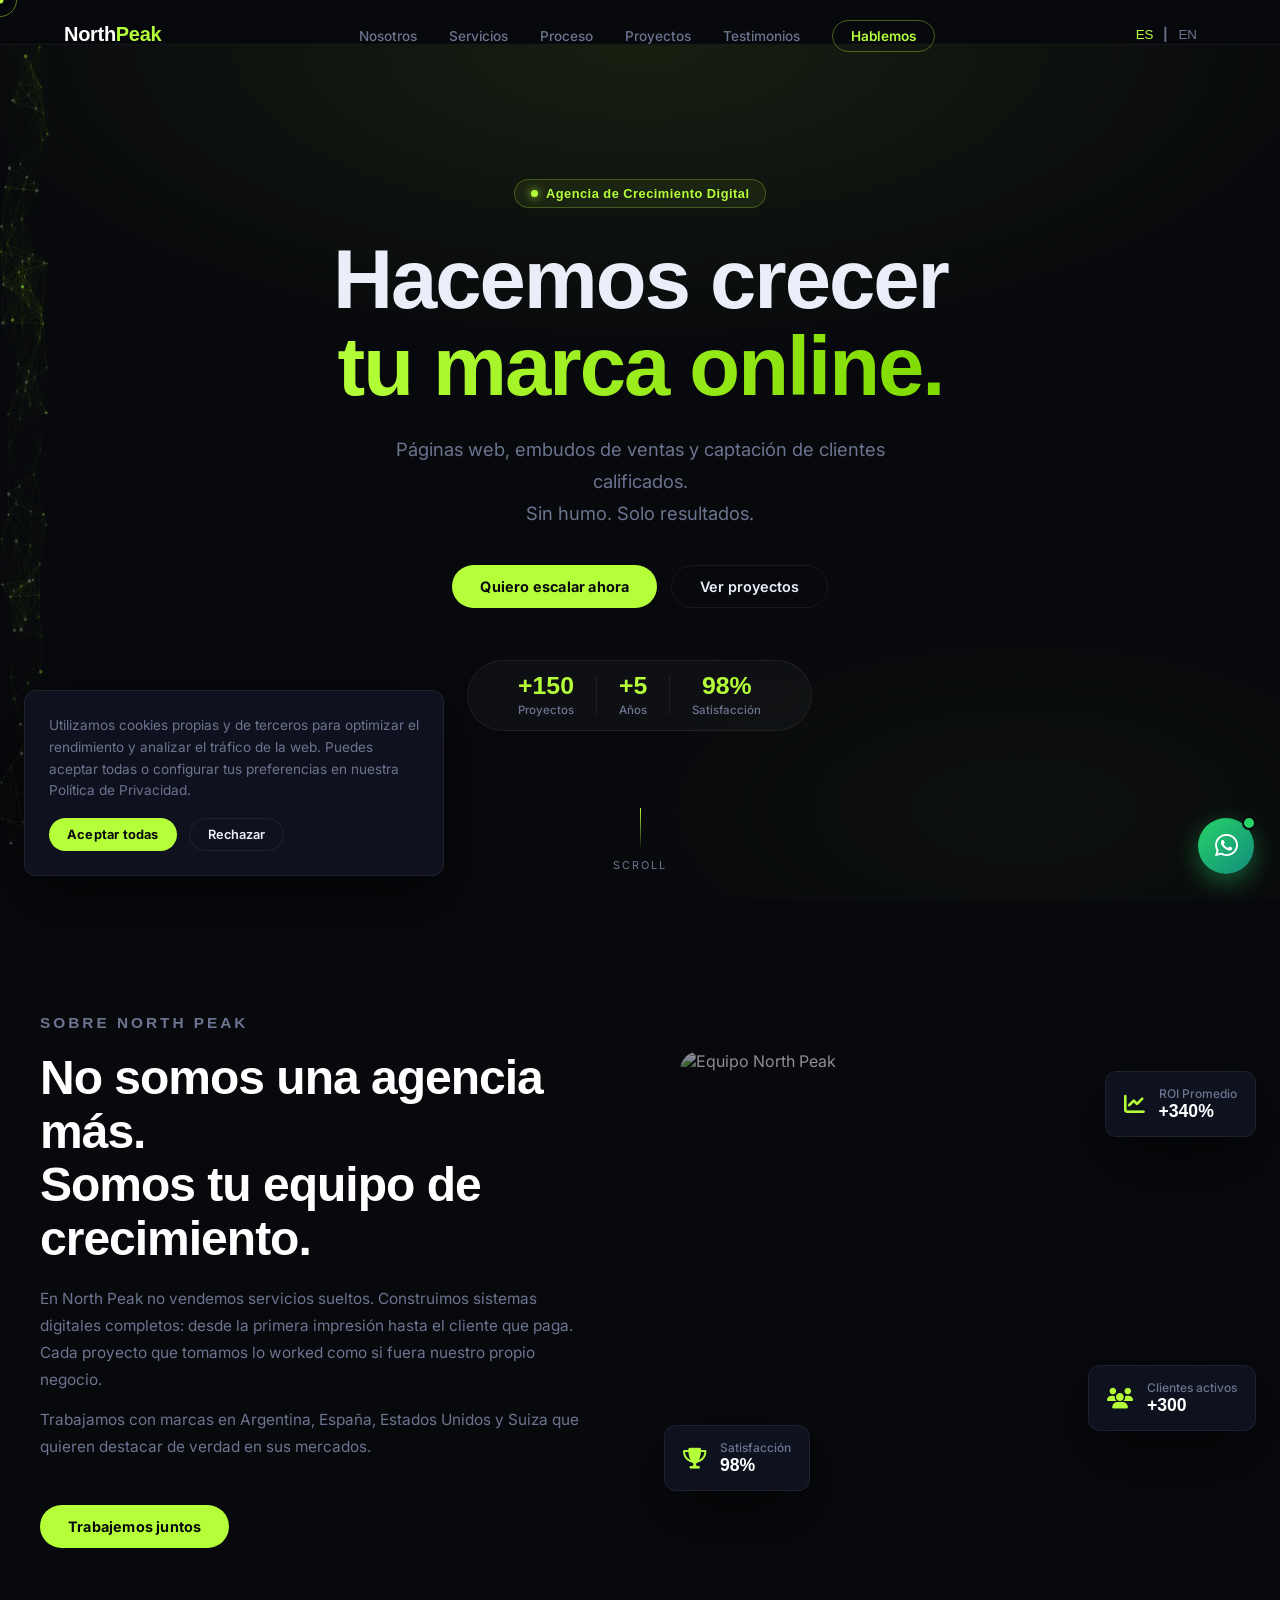
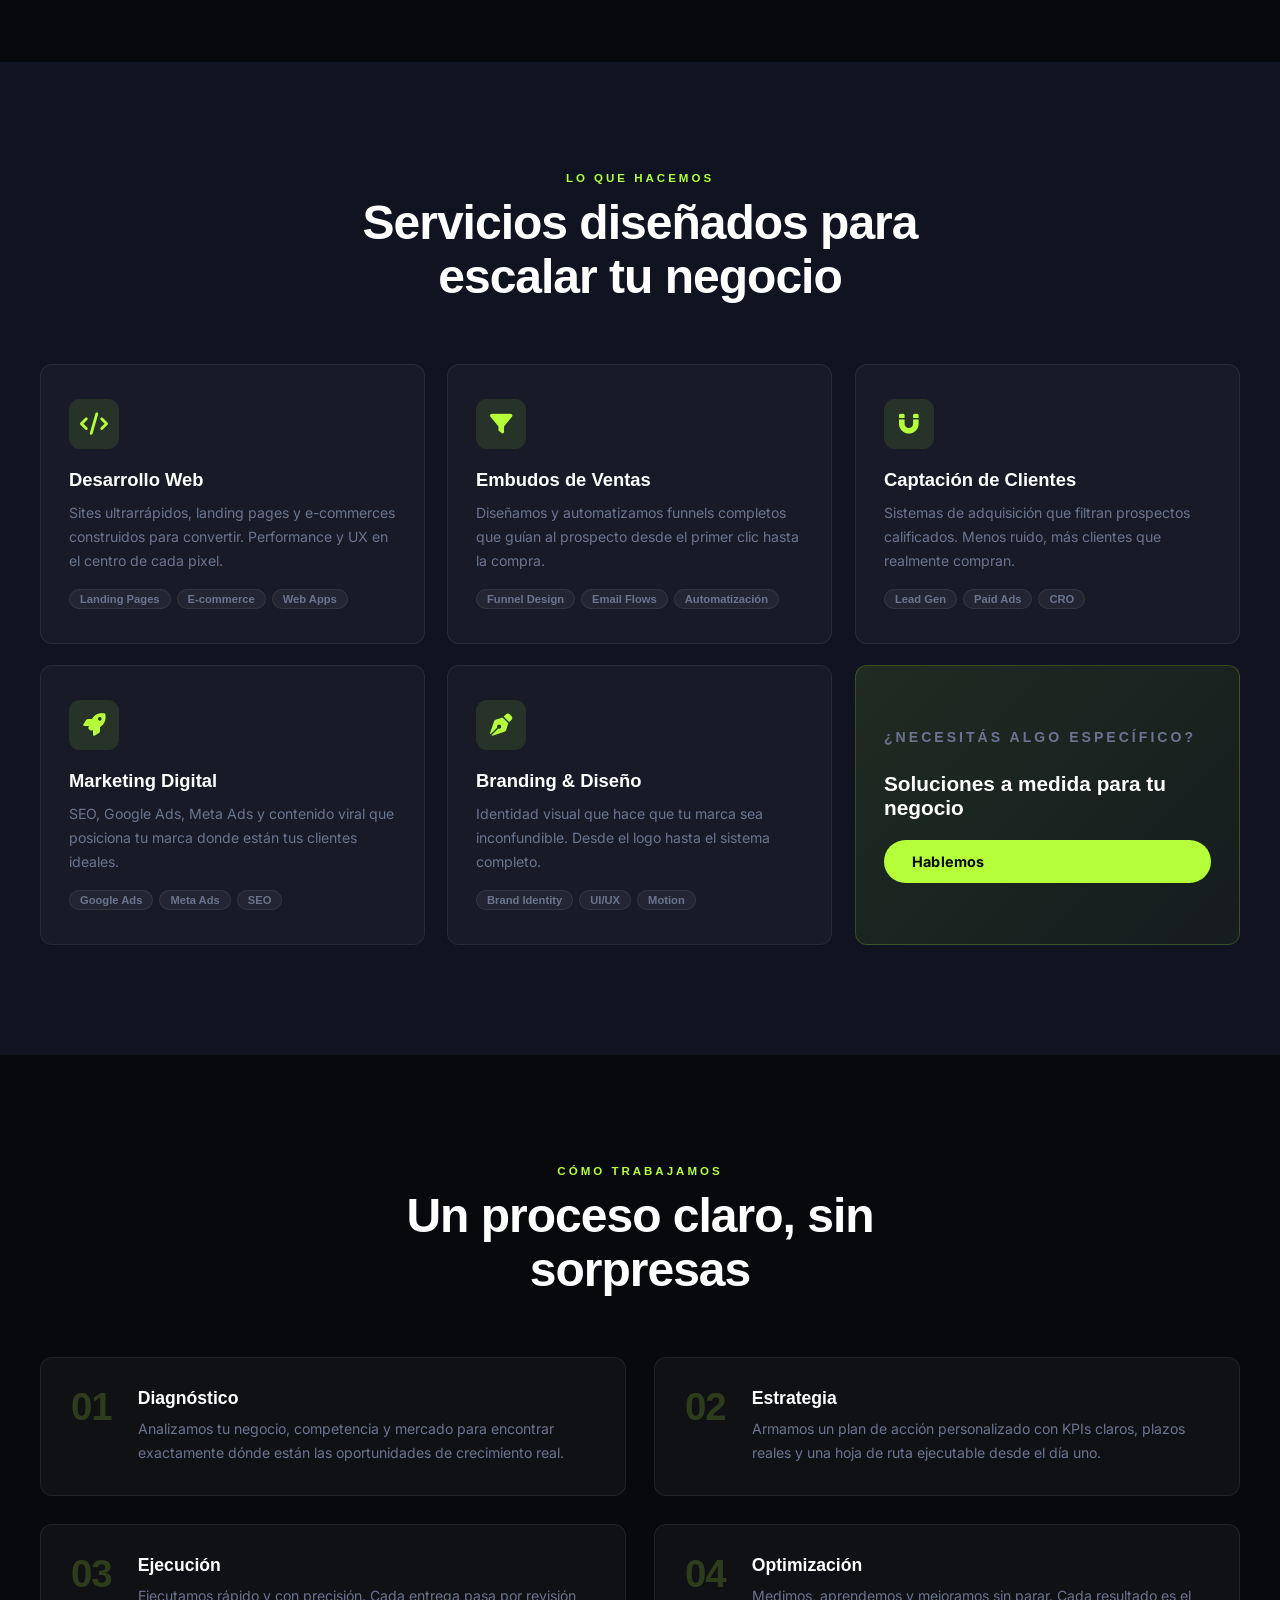
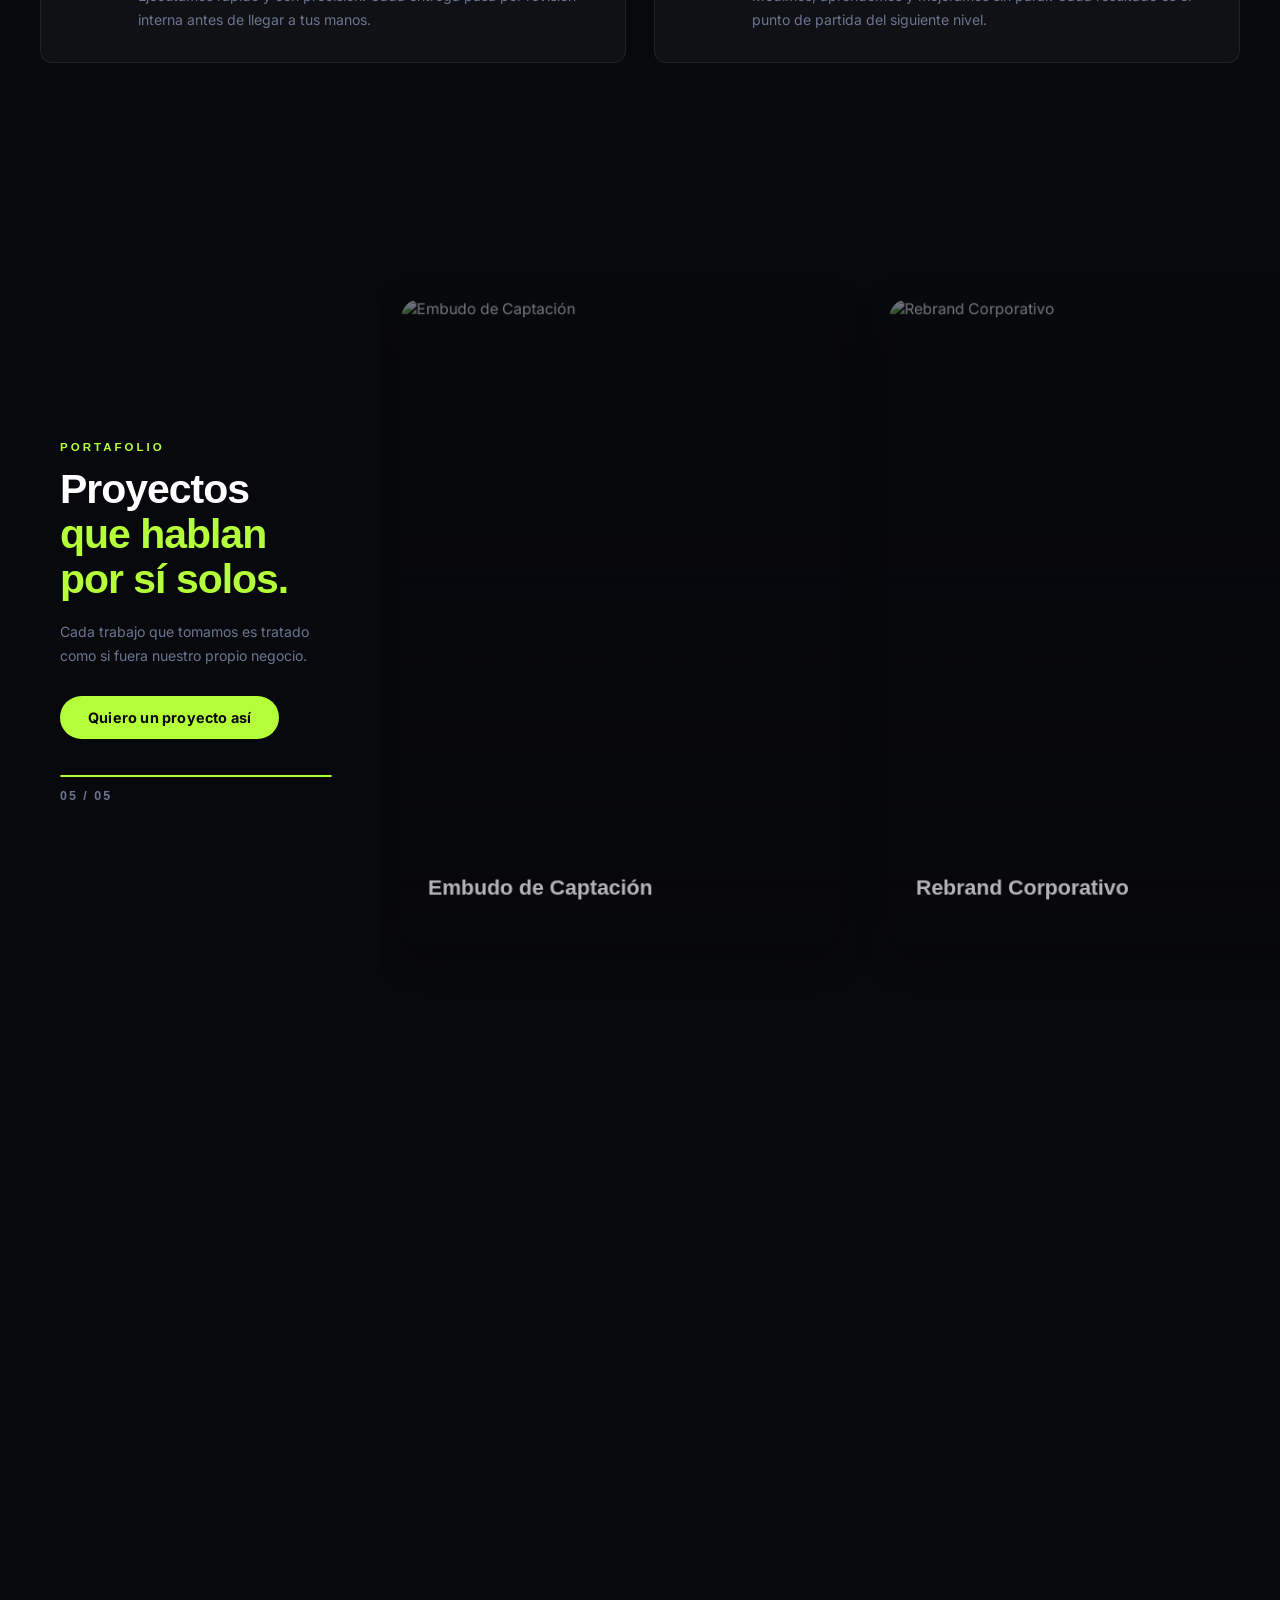
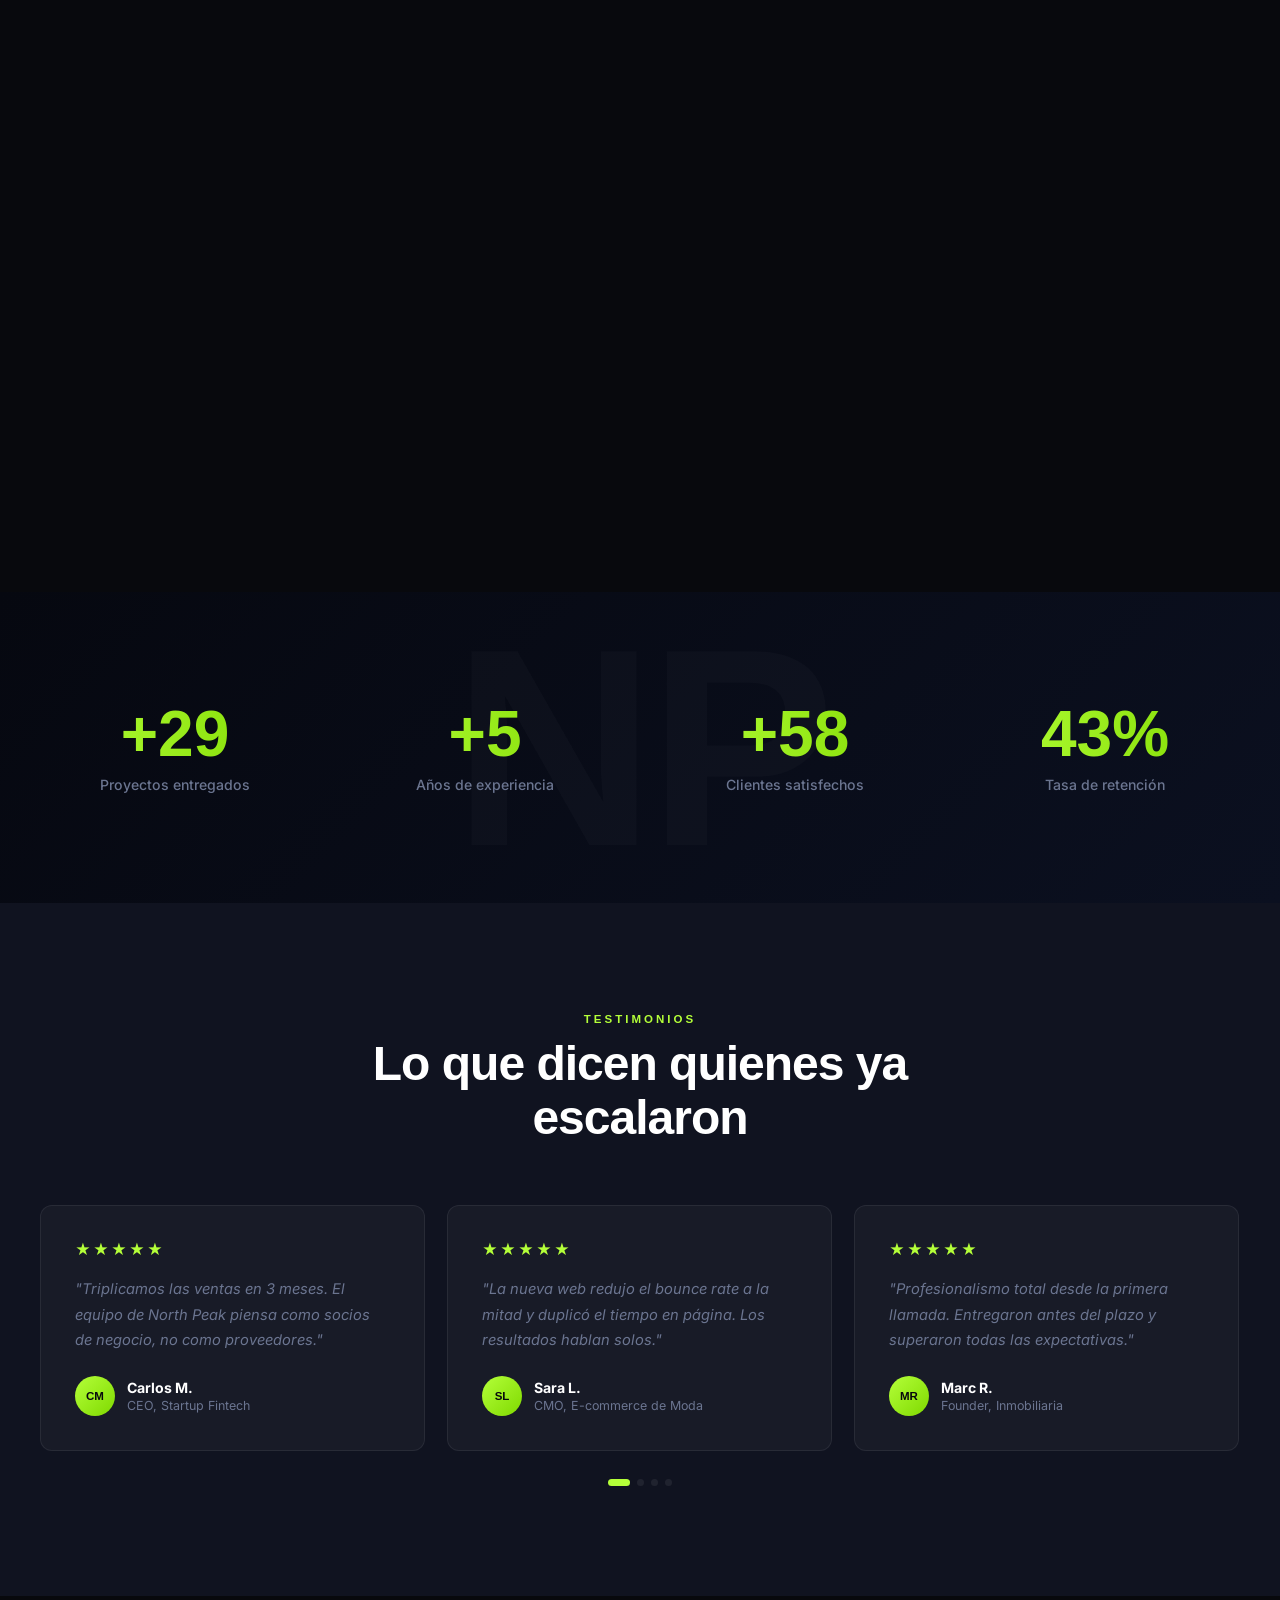
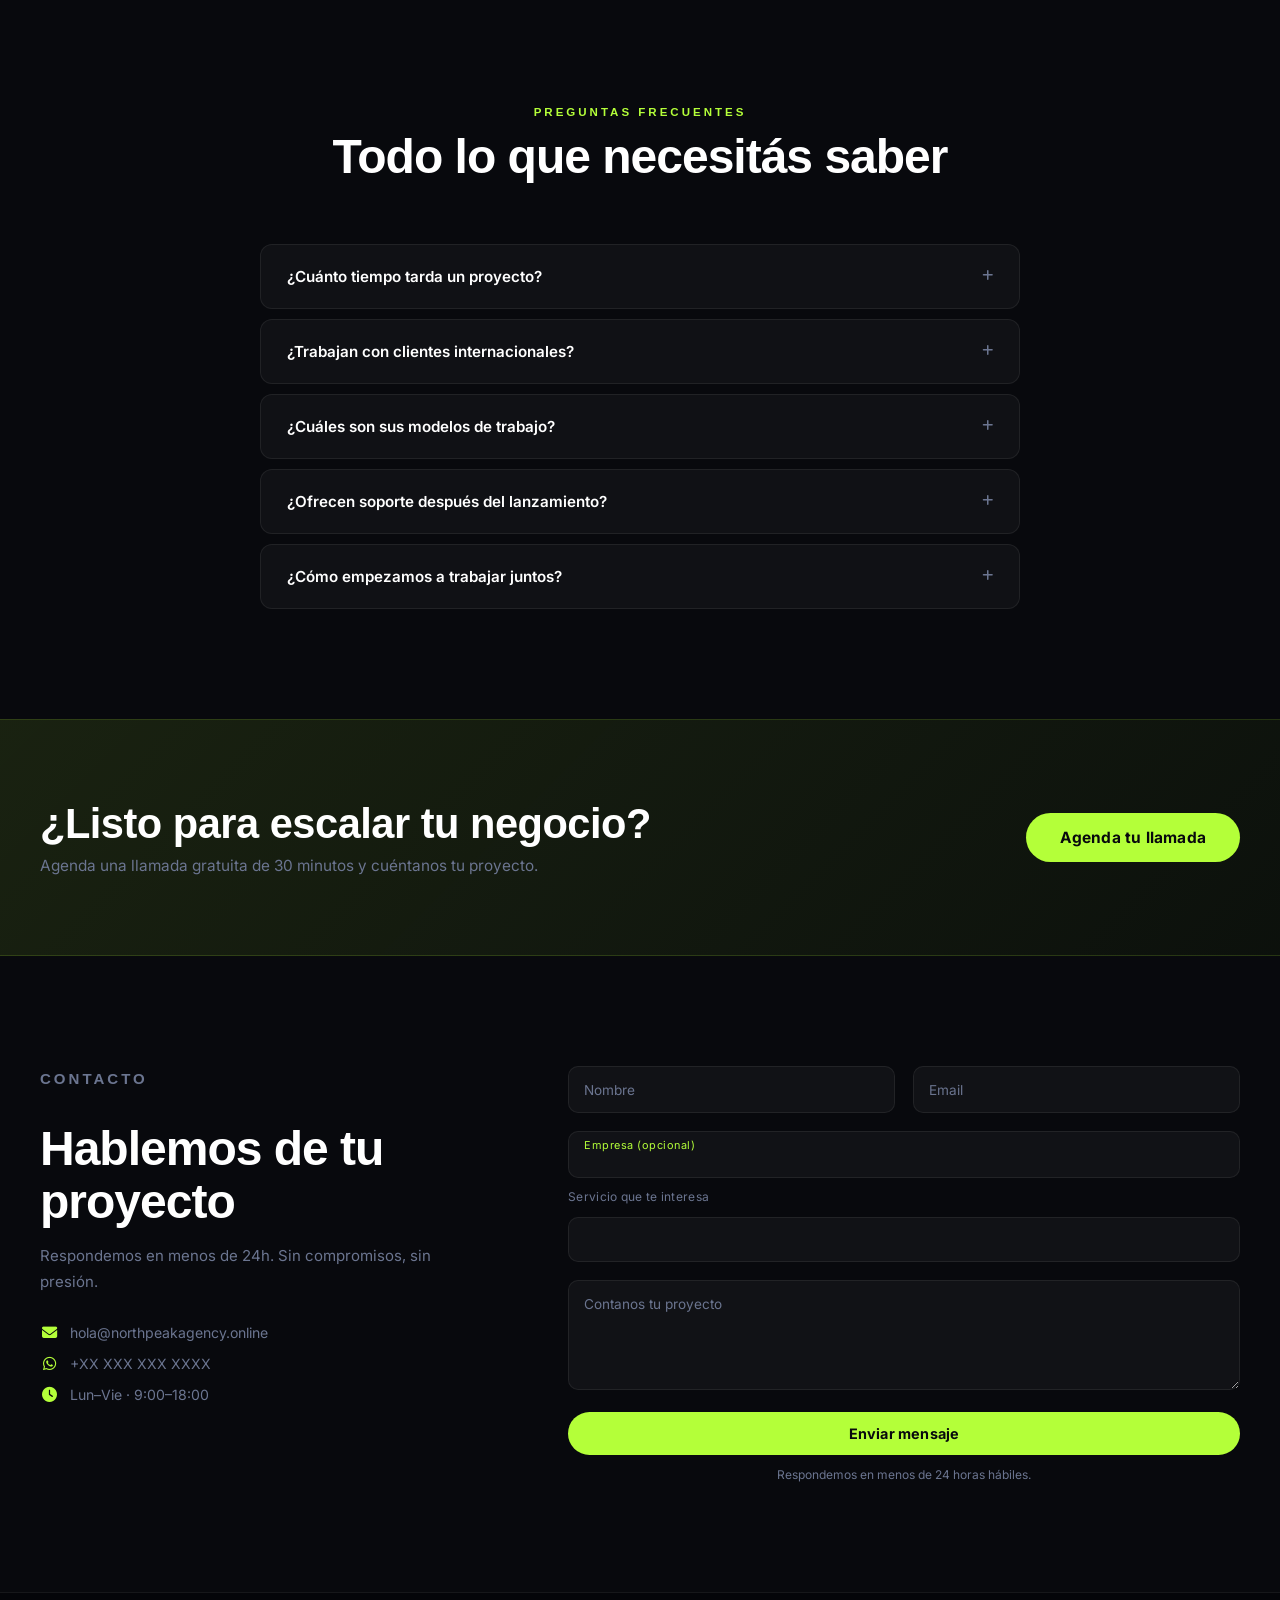
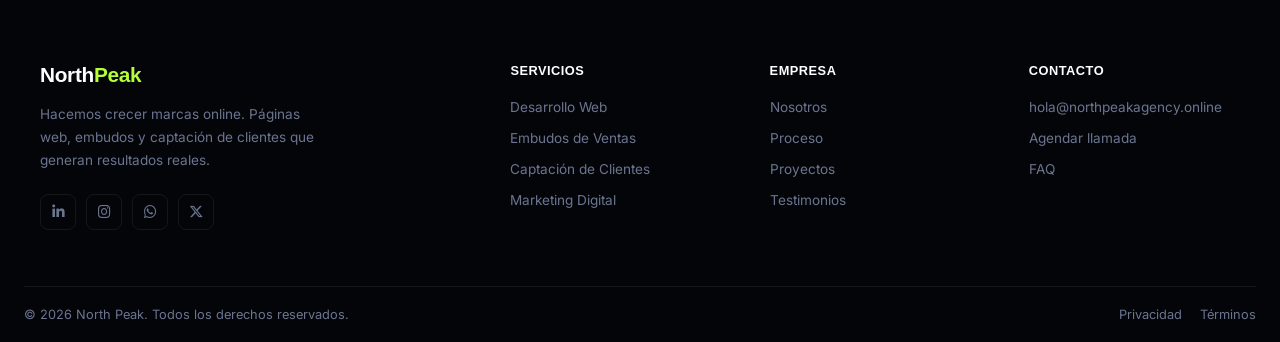
==== commit 488b28d0: "Actualizacion 2" ====
--- a/index.html
+++ b/index.html
@@ -13,6 +13,7 @@
 </head>
 <body>
 
+    <!-- ── PRELOADER ── -->
     <div id="preloader">
         <div class="pre-inner">
             <div class="pre-logo">NP</div>
@@ -21,9 +22,11 @@
         </div>
     </div>
 
+    <!-- ── CURSOR ── -->
     <div class="cursor-dot" id="cursorDot"></div>
     <div class="cursor-ring" id="cursorRing"></div>
 
+    <!-- ── NAVBAR ── -->
     <nav id="navbar">
         <div class="nav-inner">
             <a href="#inicio" class="nav-logo">North<em>Peak</em></a>
@@ -46,6 +49,7 @@
         </div>
     </nav>
 
+    <!-- ── MOBILE MENU ── -->
     <div class="mobile-menu" id="mobileMenu">
         <ul>
             <li><a href="#nosotros" data-i18n="nav-about">Nosotros</a></li>
@@ -53,16 +57,20 @@
             <li><a href="#proceso" data-i18n="nav-process">Proceso</a></li>
             <li><a href="#proyectos" data-i18n="nav-projects">Proyectos</a></li>
             <li><a href="#testimonios" data-i18n="nav-testimonials">Testimonios</a></li>
-            <li><a href="#contacto" data-i18n="nav-cta">Hablemos</a></li>
+            <li><a href="#contacto" data-i18n="nav-cta"></a></li>
         </ul>   
     </div>
 
-    <a href="https://api.whatsapp.com/send?phone=TUDIGITOAQUI&text=Hola%2C%20quiero%20consultar%20sobre%20mis%20servicios%3A%20"
+    <!-- ── WHATSAPP ── -->
+    <a href="https://api.whatsapp.com/send?phone=TUNUMEROAQUI&text=Hola%2C%20quiero%20consultar%20sobre%20sus%20servicios%3A%20"
        class="wa-float" target="_blank" aria-label="WhatsApp">
         <i class="fab fa-whatsapp"></i>
         <span class="wa-ping"></span>
     </a>
 
+    <!-- ════════════════════════════
+         HERO
+    ═════════════════════════════ -->
     <section id="inicio" class="hero">
         <canvas id="heroCanvas"></canvas>
         <div class="hero-overlay"></div>
@@ -108,13 +116,16 @@
         </div>
     </section>
 
+    <!-- ════════════════════════════
+         NOSOTROS
+    ═════════════════════════════ -->
     <section id="nosotros" class="section">
         <div class="container">
             <div class="about-grid">
                 <div class="about-left reveal-left">
                     <p class="eyebrow" data-i18n="about-eyebrow">Sobre North Peak</p>
                     <h2 data-i18n="about-h2">No somos una agencia más.<br>Somos tu equipo de crecimiento.</h2>
-                    <p data-i18n="about-p1">En North Peak no vendemos servicios sueltos. Construimos sistemas digitales completos: desde la primera impresión hasta el cliente que paga. Cada proyecto que tomamos lo trabajamos como si fuera nuestro propio negocio.</p>
+                    <p data-i18n="about-p1">En North Peak no vendemos servicios sueltos. Construimos sistemas digitales completos: desde la primera impresión hasta el cliente que paga. Cada proyecto que tomamos lo worked como si fuera nuestro propio negocio.</p>
                     <p data-i18n="about-p2">Trabajamos con marcas en Argentina, España, Estados Unidos y Suiza que quieren destacar de verdad en sus mercados.</p>
                     <a href="#contacto" class="btn-main mt-3" data-i18n="about-btn">Trabajemos juntos</a>
                 </div>
@@ -137,6 +148,9 @@
         </div>
     </section>
 
+    <!-- ════════════════════════════
+         SERVICIOS
+    ═════════════════════════════ -->
     <section id="servicios" class="section section-alt">
         <div class="container">
             <div class="section-hd reveal">
@@ -188,6 +202,9 @@
         </div>
     </section>
 
+    <!-- ════════════════════════════
+         PROCESO
+    ═════════════════════════════ -->
     <section id="proceso" class="section">
         <div class="container">
             <div class="section-hd reveal">
@@ -227,6 +244,9 @@
         </div>
     </section>
 
+    <!-- ════════════════════════════
+         PROYECTOS
+    ═════════════════════════════ -->
     <div id="proyectos" class="projects-outer">
         <div class="projects-sticky-wrap">
             <div class="projects-sticky">
@@ -301,6 +321,9 @@
         </div>
     </div>
 
+    <!-- ════════════════════════════
+         ESTADÍSTICAS
+    ═════════════════════════════ -->
     <section class="section stats-section">
         <div class="stats-bg-word">NP</div>
         <div class="container">
@@ -325,6 +348,9 @@
         </div>
     </section>
 
+    <!-- ════════════════════════════
+         TESTIMONIOS
+    ═════════════════════════════ -->
     <section id="testimonios" class="section section-alt">
         <div class="container">
             <div class="section-hd reveal">
@@ -373,6 +399,7 @@
         </div>
     </section>
 
+    <!-- ── FAQ ── -->
     <section id="faq" class="section">
         <div class="container">
             <div class="section-hd reveal">
@@ -404,6 +431,7 @@
         </div>
     </section>
 
+    <!-- ── CTA BAND ── -->
     <section class="cta-band reveal">
         <div class="container cta-inner">
             <div>
@@ -414,6 +442,7 @@
         </div>
     </section>
 
+    <!-- ── CONTACTO FORM ── -->
     <section id="contacto" class="section">
         <div class="container contact-grid">
             <div class="contact-info reveal-left">
@@ -463,6 +492,7 @@
         </div>
     </section>
 
+    <!-- ── FOOTER ── -->
     <footer>
         <div class="container footer-grid">
             <div class="footer-brand">
@@ -511,6 +541,7 @@
         </div>
     </footer>
 
+    <!-- ── BANNER DE COOKIES (GDPR) ── -->
     <div id="cookieNotice" class="cookie-notice hidden">
         <div class="cookie-content">
             <p data-i18n="cookie-text">Utilizamos cookies propias y de terceros para optimizar el rendimiento y analizar el tráfico de la web. Puedes aceptar todas o configurar tus preferencias en nuestra Política de Privacidad.</p>
--- a/style.css
+++ b/style.css
@@ -1,390 +1,328 @@
 /* ════════════════════════════════════════════
-   NORTH PEAK — script.js
-   TODO INCLUIDO: Animaciones, Canvas, Sliders, Seguridad, I18N
+   NORTH PEAK — PREMIUM CSS
+   Tipografía: Syne (display) + Inter (body)
+   Paleta: #08090D bg · #101320 alt · #B4FF39 accent
 ════════════════════════════════════════════ */
 
-document.addEventListener('DOMContentLoaded', () => {
-
-    /* ──────────────────────────────────────
-       1. SISTEMA MULTIIDIOMA (DICCIONARIO EXTENDIDO)
-    ────────────────────────────────────── */
-    const translations = {
-        es: {
-            "nav-about": "Nosotros", "nav-services": "Servicios", "nav-process": "Proceso", "nav-projects": "Proyectos", "nav-testimonials": "Testimonios", "nav-cta": "Hablemos",
-            "hero-eyebrow": "Agencia de Crecimiento Digital", "hero-h1-1": "Hacemos crecer", "hero-h1-2": "tu marca online.", "hero-sub": "Páginas web, embudos de ventas y captación de clientes calificados. Sin humo. Solo resultados.", "hero-btn-main": "Quiero escalar ahora", "hero-btn-ghost": "Ver proyectos",
-            "stat-1": "Proyectos", "stat-2": "Años", "stat-3": "Satisfacción",
-            "about-eyebrow": "Sobre North Peak", "about-h2": "No somos una agencia más. Somos tu equipo de crecimiento.", "about-p1": "En North Peak no vendemos servicios sueltos. Construimos sistemas digitales completos: desde la primera impresión hasta el cliente que paga. Cada proyecto que tomamos lo trabajamos como si fuera nuestro propio negocio.", "about-p2": "Trabajamos con marcas en Argentina, España, Estados Unidos y Suiza que quieren destacar de verdad en sus mercados.", "about-btn": "Trabajemos juntos", "about-c1": "ROI Promedio", "about-c2": "Clientes activos", "about-c3": "Satisfacción",
-            "svc-eyebrow": "Lo que hacemos", "svc-h2": "Servicios diseñados para escalar tu negocio",
-            "svc-1-t": "Desarrollo Web", "svc-1-d": "Sites ultrarrápidos, landing pages y e-commerces construidos para convertir. Performance y UX en el centro de cada pixel.",
-            "svc-2-t": "Embudos de Ventas", "svc-2-d": "Diseñamos y automatizamos funnels completos que guían al prospecto desde el primer clic hasta la compra.",
-            "svc-3-t": "Captación de Clientes", "svc-3-d": "Sistemas de adquisición que filtran prospectos calificados. Menos ruido, más clientes que realmente compran.",
-            "svc-4-t": "Marketing Digital", "svc-4-d": "SEO, Google Ads, Meta Ads y contenido viral que posiciona tu marca donde están tus clientes ideales.",
-            "svc-5-t": "Branding & Diseño", "svc-5-d": "Identidad visual que hace que tu marca sea inconfundible. Desde el logo hasta el sistema completo.",
-            "svc-cta-eye": "¿Necesitás algo específico?", "svc-cta-t": "Soluciones a medida para tu negocio",
-            "proc-eyebrow": "Cómo trabajamos", "proc-h2": "Un proceso claro, sin sorpresas",
-            "proc-1-t": "Diagnóstico", "proc-1-d": "Analizamos tu negocio, competencia y mercado para encontrar exactamente dónde están las oportunidades de crecimiento real.",
-            "proc-2-t": "Estrategia", "proc-2-d": "Armamos un plan de acción personalizado con KPIs claros, plazos reales y una hoja de ruta ejecutable desde el día uno.",
-            "proc-3-t": "Ejecución", "proc-3-d": "Ejecutamos rápido y con precisión. Cada entrega pasa por revisión interna antes de llegar a tus manos.",
-            "proc-4-t": "Optimización", "proc-4-d": "Medimos, aprendemos y mejoramos sin parar. Cada resultado es el punto de partida del siguiente nivel.",
-            "proj-eyebrow": "Portafolio", "proj-h2": "Proyectos que hablan por sí solos.", "proj-sub": "Cada trabajo que tomamos es tratado como si fuera nuestro propio negocio.", "proj-btn": "Quiero un proyecto así",
-            "proj-t-1": "Desarrollo Web", "proj-n-1": "E-commerce de Moda", "proj-r-1": "+280% en conversiones · 6 semanas",
-            "proj-t-2": "Marketing Digital", "proj-n-2": "Campaña B2B SaaS", "proj-r-2": "+500 leads calificados · 3 meses",
-            "proj-t-3": "Embudo de Ventas", "proj-n-3": "Embudo de Captación", "proj-r-3": "x4 en clientes calificados · 2 meses",
-            "proj-t-4": "Branding", "proj-n-4": "Rebrand Corporativo", "proj-r-4": "Identidad completa · 4 semanas",
-            "proj-t-5": "Web App", "proj-n-5": "Plataforma SaaS", "proj-r-5": "Lanzamiento en tiempo récord",
-            "stat-p-1": "Proyectos entregados", "stat-p-2": "Años de experiencia", "stat-p-3": "Clientes satisfechos", "stat-p-4": "Tasa de retención",
-            "test-eyebrow": "Testimonios", "test-h2": "Lo que dicen quienes ya escalaron",
-            "test-1-d": "\"Triplicamos las ventas en 3 meses. El equipo de North Peak piensa como socios de negocio, no como proveedores.\"", "test-1-p": "CEO, Startup Fintech",
-            "test-2-d": "\"La nueva web redujo el bounce rate a la mitad y duplicó el tiempo en página. Los resultados hablan solos.\"", "test-2-p": "CMO, E-commerce de Moda",
-            "test-3-d": "\"Profesionalismo total desde la primera llamada. Entregaron antes del plazo y superaron todas las expectativas.\"", "test-3-p": "Founder, Inmobiliaria",
-            "test-4-d": "\"La mejor inversión que hice para mi negocio. El ROI del primer mes cubrió el costo del proyecto entero.\"", "test-4-p": "Directora, Consultora B2B",
-            "faq-eyebrow": "Preguntas frecuentes", "faq-h2": "Todo lo que necesitás saber",
-            "faq-1-q": "¿Cuánto tiempo tarda un proyecto?", "faq-1-a": "Depende de la complejidad. Una landing page tarda 1-2 semanas. Un e-commerce completo entre 4-8 semanas. Un embudo de ventas completo entre 2-4 semanas. Siempre pactamos plazos reales desde el primer día.",
-            "faq-2-q": "¿Trabajan con clientes internacionales?", "faq-2-a": "Sí, trabajamos con clientes en Argentina, España, Estados Unidos y Suiza. Nuestros procesos están diseñados para trabajar en remoto con total fluidez en cualquier zona horaria.",
-            "faq-3-q": "¿Cuáles son sus modelos de trabajo?", "faq-3-a": "Trabajamos por proyecto a tarifa fija o con retainer mensual para servicios continuos. Definimos el modelo que mejor se adapta a tu situación antes de arrancar.",
-            "faq-4-q": "¿Ofrecen soporte después del lanzamiento?", "faq-4-a": "Todos los proyectos incluyen 30 días de soporte gratuito post-entrega. Después ofrecemos planes de mantenimiento mensuales adaptados a cada cliente.",
-            "faq-5-q": "¿Cómo empezamos a trabajar juntos?", "faq-5-a": "Escribinos por el formulario o por WhatsApp. Agendamos una llamada gratuita de 30 minutos, entendemos tu negocio y desde ahí armamos una propuesta personalizada.",
-            "cta-band-h2": "¿Listo para escalar tu negocio?", "cta-band-p": "Agenda una llamada gratuita de 30 minutos y cuéntanos tu proyecto.", "cta-band-btn": "Agenda tu llamada",
-            "contact-eyebrow": "Contacto", "contact-h2": "Hablemos de tu proyecto", "contact-p": "Respondemos en menos de 24h. Sin compromisos, sin presión.", "contact-hours": "Lun–Vie · 9:00–18:00",
-            "form-name": "Nombre", "form-email": "Email", "form-company": "Empresa (opcional)", "form-service": "Servicio que te interesa", "form-msg": "Contanos tu proyecto", "form-btn": "Enviar mensaje", "form-note": "Respondemos en menos de 24 horas hábiles.",
-            "footer-desc": "Hacemos crecer marcas online. Páginas web, embudos y captación de clientes que generan resultados reales.", "footer-company": "Empresa", "footer-privacy": "Privacidad", "footer-terms": "Términos",
-            "cookie-text": "Utilizamos cookies propias y de terceros para optimizar el rendimiento y analizar el tráfico de la web. Puedes aceptar todas o configurar tus preferencias en nuestra Política de Privacidad.", "cookie-accept": "Aceptar todas", "cookie-decline": "Rechazar"
-        },
-        en: {
-            "nav-about": "About Us", "nav-services": "Services", "nav-process": "Process", "nav-projects": "Projects", "nav-testimonials": "Testimonials", "nav-cta": "Let's Talk",
-            "hero-eyebrow": "Digital Growth Agency", "hero-h1-1": "We scale your", "hero-h1-2": "online brand.", "hero-sub": "Websites, sales funnels, and qualified lead generation. No fluff. Just results.", "hero-btn-main": "Scale Now", "hero-btn-ghost": "View Projects",
-            "stat-1": "Projects", "stat-2": "Years", "stat-3": "Satisfaction",
-            "about-eyebrow": "About North Peak", "about-h2": "Not just another agency. We are your growth team.", "about-p1": "At North Peak, we don't sell isolated services. We build complete digital systems: from the first impression to the paying customer. We treat every project like our own business.", "about-p2": "We work with brands in Argentina, Spain, the US, and Switzerland that truly want to stand out in their markets.", "about-btn": "Let's work together", "about-c1": "Average ROI", "about-c2": "Active Clients", "about-c3": "Satisfaction",
-            "svc-eyebrow": "What we do", "svc-h2": "Services designed to scale your business",
-            "svc-1-t": "Web Development", "svc-1-d": "Ultra-fast sites, landing pages, and e-commerces built to convert. Performance and UX at the center of every pixel.",
-            "svc-2-t": "Sales Funnels", "svc-2-d": "We design and automate complete funnels that guide the prospect from the first click to purchase.",
-            "svc-3-t": "Client Acquisition", "svc-3-d": "Acquisition systems that filter qualified prospects. Less noise, more customers who actually buy.",
-            "svc-4-t": "Digital Marketing", "svc-4-d": "SEO, Google Ads, Meta Ads, and viral content that positions your brand where your ideal clients are.",
-            "svc-5-t": "Branding & Design", "svc-5-d": "Visual identity that makes your brand unmistakable. From the logo to the complete system.",
-            "svc-cta-eye": "Need something specific?", "svc-cta-t": "Custom solutions for your business",
-            "proc-eyebrow": "How we work", "proc-h2": "A clear process, no surprises",
-            "proc-1-t": "Diagnosis", "proc-1-d": "We analyze your business, competition, and market to find exactly where the real growth opportunities are.",
-            "proc-2-t": "Strategy", "proc-2-d": "We build a custom action plan with clear KPIs, real deadlines, and a roadmap executable from day one.",
-            "proc-3-t": "Execution", "proc-3-d": "We execute fast and accurately. Every deliverable goes through internal review before reaching your hands.",
-            "proc-4-t": "Optimization", "proc-4-d": "We measure, learn, and improve constantly. Every result is the starting point for the next level.",
-            "proj-eyebrow": "Portfolio", "proj-h2": "Projects that speak for themselves.", "proj-sub": "Every job we take is treated as if it were our own business.", "proj-btn": "I want a project like this",
-            "proj-t-1": "Web Development", "proj-n-1": "Fashion E-commerce", "proj-r-1": "+280% in conversions · 6 weeks",
-            "proj-t-2": "Digital Marketing", "proj-n-2": "B2B SaaS Campaign", "proj-r-2": "+500 qualified leads · 3 months",
-            "proj-t-3": "Sales Funnel", "proj-n-3": "Acquisition Funnel", "proj-r-3": "4x in qualified clients · 2 months",
-            "proj-t-4": "Branding", "proj-n-4": "Corporate Rebrand", "proj-r-4": "Complete identity · 4 weeks",
-            "proj-t-5": "Web App", "proj-n-5": "SaaS Platform", "proj-r-5": "Record time launch",
-            "stat-p-1": "Delivered projects", "stat-p-2": "Years of experience", "stat-p-3": "Happy clients", "stat-p-4": "Retention rate",
-            "test-eyebrow": "Testimonials", "test-h2": "What those who already scaled say",
-            "test-1-d": "\"We tripled sales in 3 months. The North Peak team thinks like business partners, not vendors.\"", "test-1-p": "CEO, Fintech Startup",
-            "test-2-d": "\"The new website halved the bounce rate and doubled time on page. The results speak for themselves.\"", "test-2-p": "CMO, Fashion E-commerce",
-            "test-3-d": "\"Total professionalism from the first call. They delivered ahead of schedule and exceeded all expectations.\"", "test-3-p": "Founder, Real Estate",
-            "test-4-d": "\"The best investment I made for my business. The first month's ROI covered the cost of the entire project.\"", "test-4-p": "Director, B2B Consulting",
-            "faq-eyebrow": "Frequently Asked Questions", "faq-h2": "Everything you need to know",
-            "faq-1-q": "How long does a project take?", "faq-1-a": "It depends on the complexity. A landing page takes 1-2 weeks. A full e-commerce between 4-8 weeks. A complete sales funnel between 2-4 weeks. We always agree on real deadlines from day one.",
-            "faq-2-q": "Do you work with international clients?", "faq-2-a": "Yes, we work with clients in Argentina, Spain, the US, and Switzerland. Our processes are designed to work remotely with total fluidity in any time zone.",
-            "faq-3-q": "What are your working models?", "faq-3-a": "We work per project at a fixed rate or with a monthly retainer for continuous services. We define the model that best adapts to your situation before starting.",
-            "faq-4-q": "Do you offer post-launch support?", "faq-4-a": "All projects include 30 days of free post-delivery support. After that, we offer monthly maintenance plans adapted to each client.",
-            "faq-5-q": "How do we start working together?", "faq-5-a": "Write to us through the form or WhatsApp. We schedule a free 30-minute call, understand your business, and from there we build a custom proposal.",
-            "cta-band-h2": "Ready to scale your business?", "cta-band-p": "Schedule a free 30-minute call and tell us about your project.", "cta-band-btn": "Schedule your call",
-            "contact-eyebrow": "Contact", "contact-h2": "Let's talk about your project", "contact-p": "We reply in under 24 hours. No strings attached, no pressure.", "contact-hours": "Mon–Fri · 9:00 AM–6:00 PM",
-            "form-name": "Name", "form-email": "Email", "form-company": "Company (optional)", "form-service": "Service of interest", "form-msg": "Tell us about your project", "form-btn": "Send message", "form-note": "We reply in under 24 business hours.",
-            "footer-desc": "We grow brands online. Websites, funnels, and customer acquisition that generate real results.", "footer-company": "Company", "footer-privacy": "Privacy Policy", "footer-terms": "Terms of Service",
-            "cookie-text": "We use our own and third-party cookies to optimize performance and analyze web traffic. You can accept all or configure your preferences in our Privacy Policy.", "cookie-accept": "Accept All", "cookie-decline": "Decline"
-        }
-    };
-
-    function changeLanguage(lang) {
-        document.querySelectorAll('[data-i18n]').forEach(el => {
-            const key = el.getAttribute('data-i18n');
-            if (translations[lang] && translations[lang][key]) {
-                if (el.tagName === 'LABEL' || el.tagName === 'SPAN' || el.tagName === 'A' || el.tagName === 'BUTTON' || el.tagName === 'P' || el.tagName === 'H1' || el.tagName === 'H2' || el.tagName === 'H3' || el.tagName === 'H4' || el.tagName === 'STRONG') {
-                    // Cuidando no sobreescribir el HTML interno si tiene etiquetas (como <br> o <em>)
-                    if (el.innerHTML.includes('<br>') || el.innerHTML.includes('<em>')) {
-                        el.innerHTML = translations[lang][key];
-                    } else {
-                        el.textContent = translations[lang][key];
-                    }
-                }
-            }
-        });
-        document.documentElement.lang = lang;
-        localStorage.setItem('preferred-lang', lang);
-    }
-
-    document.querySelectorAll('.lang-btn').forEach(btn => {
-        btn.addEventListener('click', (e) => {
-            document.querySelectorAll('.lang-btn').forEach(b => b.classList.remove('active'));
-            e.target.classList.add('active');
-            changeLanguage(e.target.getAttribute('data-lang'));
-        });
-    });
-
-    const savedLang = localStorage.getItem('preferred-lang') || 'es';
-    if (savedLang !== 'es') {
-        const activeBtn = document.querySelector(`.lang-btn[data-lang="${savedLang}"]`);
-        if (activeBtn) activeBtn.click();
-    }
-
-    /* ──────────────────────────────────────
-       2. PRELOADER Y REVEALS
-    ────────────────────────────────────── */
-    const preloader = document.getElementById('preloader');
-    const prePct    = document.getElementById('prePct');
-    let pct = 0;
-    const pctInterval = setInterval(() => {
-        pct = Math.min(pct + Math.random() * 12, 99);
-        if (prePct) prePct.textContent = Math.floor(pct) + '%';
-    }, 180);
-
-    window.addEventListener('load', () => {
-        clearInterval(pctInterval);
-        if (prePct) prePct.textContent = '100%';
-        setTimeout(() => {
-            if(preloader) preloader.classList.add('gone');
-            setTimeout(() => { if(preloader) preloader.style.display = 'none'; }, 950);
-            document.querySelectorAll('.hero .reveal').forEach(el => el.classList.add('visible'));
-        }, 600);
-    });
-
-    const revealObserver = new IntersectionObserver((entries) => {
-        entries.forEach(entry => {
-            if (entry.isIntersecting) {
-                entry.target.classList.add('visible');
-                revealObserver.unobserve(entry.target);
-            }
-        });
-    }, { threshold: 0.12 });
-    document.querySelectorAll('.reveal, .reveal-left, .reveal-right').forEach(el => {
-        if (!el.closest('.hero')) revealObserver.observe(el);
-    });
-
-    /* ──────────────────────────────────────
-       3. CURSOR CUSTOM Y NAVBAR
-    ────────────────────────────────────── */
-    const dot  = document.getElementById('cursorDot');
-    const ring = document.getElementById('cursorRing');
-    if (dot && ring && window.matchMedia('(hover: hover)').matches) {
-        let mx = 0, my = 0, rx = 0, ry = 0;
-        document.addEventListener('mousemove', e => { mx = e.clientX; my = e.clientY; dot.style.left = mx + 'px'; dot.style.top = my + 'px'; });
-        function animRing() {
-            rx += (mx - rx) * 0.12; ry += (my - ry) * 0.12;
-            ring.style.left = rx + 'px'; ring.style.top = ry + 'px';
-            requestAnimationFrame(animRing);
-        }
-        animRing();
-        document.querySelectorAll('a, button, .svc-card, .proj-card, .faq-q, .testi-card, .about-card').forEach(el => {
-            el.addEventListener('mouseenter', () => document.body.classList.add('hovering'));
-            el.addEventListener('mouseleave', () => document.body.classList.remove('hovering'));
-        });
-    }
-
-    const navbar = document.getElementById('navbar');
-    const onScroll = () => { navbar.classList.toggle('scrolled', window.scrollY > 40); };
-    window.addEventListener('scroll', onScroll, { passive: true });
-    onScroll();
-
-    const hamburger  = document.getElementById('hamburger');
-    const mobileMenu = document.getElementById('mobileMenu');
-    if(hamburger && mobileMenu) {
-        hamburger.addEventListener('click', () => {
-            hamburger.classList.toggle('open'); mobileMenu.classList.toggle('open');
-            document.body.style.overflow = mobileMenu.classList.contains('open') ? 'hidden' : '';
-        });
-        mobileMenu.querySelectorAll('a').forEach(a => {
-            a.addEventListener('click', () => {
-                hamburger.classList.remove('open'); mobileMenu.classList.remove('open');
-                document.body.style.overflow = '';
-            });
-        });
-    }
-
-    /* ──────────────────────────────────────
-       4. CANVAS DE PARTÍCULAS (HERO)
-    ────────────────────────────────────── */
-    const canvas = document.getElementById('heroCanvas');
-    if (canvas) {
-        const ctx = canvas.getContext('2d');
-        let W, H, particles = [];
-        const COUNT = 110;
-        function resize() { W = canvas.width = canvas.offsetWidth; H = canvas.height = canvas.offsetHeight; }
-        resize(); window.addEventListener('resize', resize);
-        class Particle {
-            constructor() { this.reset(); }
-            reset() { this.x = Math.random() * W; this.y = Math.random() * H; this.r = Math.random() * 1.6 + 0.3; this.vx = (Math.random() - 0.5) * 0.35; this.vy = (Math.random() - 0.5) * 0.35; this.a = Math.random() * 0.45 + 0.05; this.isAccent = Math.random() < 0.2; }
-            update() { this.x += this.vx; this.y += this.vy; if (this.x < 0 || this.x > W || this.y < 0 || this.y > H) this.reset(); }
-            draw() { ctx.beginPath(); ctx.arc(this.x, this.y, this.r, 0, Math.PI * 2); ctx.fillStyle = this.isAccent ? `rgba(180,255,57,${this.a})` : `rgba(234,238,248,${this.a * 0.6})`; ctx.fill(); }
-        }
-        for (let i = 0; i < COUNT; i++) particles.push(new Particle());
-        function drawLines() {
-            const DIST = 100;
-            for (let i = 0; i < particles.length; i++) {
-                for (let j = i + 1; j < particles.length; j++) {
-                    const dx = particles[i].x - particles[j].x; const dy = particles[i].y - particles[j].y; const d = Math.sqrt(dx*dx + dy*dy);
-                    if (d < DIST) { const alpha = (1 - d / DIST) * 0.08; ctx.beginPath(); ctx.strokeStyle = `rgba(180,255,57,${alpha})`; ctx.lineWidth = 0.5; ctx.moveTo(particles[i].x, particles[i].y); ctx.lineTo(particles[j].x, particles[j].y); ctx.stroke(); }
-                }
-            }
-        }
-        let rafId;
-        function loop() { ctx.clearRect(0, 0, W, H); drawLines(); particles.forEach(p => { p.update(); p.draw(); }); rafId = requestAnimationFrame(loop); }
-        loop();
-        document.addEventListener('visibilitychange', () => { if (document.hidden) cancelAnimationFrame(rafId); else loop(); });
-    }
-
-    /* ──────────────────────────────────────
-       5. PROYECTOS — SCROLL HORIZONTAL STICKY
-    ────────────────────────────────────── */
-    const projOuter = document.querySelector('.projects-outer');
-    const projTrack = document.getElementById('projTrack');
-    const projFill  = document.getElementById('projFill');
-    const projCounter = document.getElementById('projCounter');
-    const projCards   = projTrack ? Array.from(projTrack.querySelectorAll('.proj-card')) : [];
-    const N_CARDS = projCards.length;
-
-    if (projOuter && projTrack && N_CARDS > 0) {
-        let currentX = 0, targetX = 0, rafProj;
-        function maxTranslate() {
-            const wrap = document.querySelector('.proj-track-wrap');
-            if (!wrap) return 0;
-            const totalW = N_CARDS * projCards[0].offsetWidth + (N_CARDS - 1) * 28;
-            return Math.max(0, totalW - wrap.offsetWidth + 80);
-        }
-        function updateProj() {
-            if (window.innerWidth <= 992) {
-                projTrack.style.transform = `none`;
-                rafProj = requestAnimationFrame(updateProj);
-                return;
-            }
-            const rect = projOuter.getBoundingClientRect();
-            const start = -rect.top;
-            const total = projOuter.offsetHeight - window.innerHeight;
-            const rawProgress = Math.max(0, Math.min(1, start / total));
-            targetX = rawProgress * maxTranslate();
-            currentX += (targetX - currentX) * 0.08;
-            projTrack.style.transform = `translateX(${-currentX}px)`;
-            if (projFill) projFill.style.width = (rawProgress * 100) + '%';
-            if (N_CARDS > 0) {
-                const cardIdx = Math.min(Math.floor(rawProgress * N_CARDS), N_CARDS - 1);
-                projCards.forEach((c, i) => c.classList.toggle('active', i === cardIdx));
-                if (projCounter) projCounter.textContent = String(cardIdx + 1).padStart(2, '0') + ' / ' + String(N_CARDS).padStart(2, '0');
-            }
-            rafProj = requestAnimationFrame(updateProj);
-        }
-        const projStickyObserver = new IntersectionObserver((entries) => {
-            entries.forEach(e => { if (e.isIntersecting) updateProj(); else cancelAnimationFrame(rafProj); });
-        }, { threshold: 0.01 });
-        projStickyObserver.observe(projOuter);
-        if (projCards[0]) projCards[0].classList.add('active');
-    }
-
-    /* ──────────────────────────────────────
-       6. CONTADORES ANIMADOS
-    ────────────────────────────────────── */
-    const countersObs = new IntersectionObserver((entries, obs) => {
-        entries.forEach(entry => {
-            if (!entry.isIntersecting) return;
-            const el = entry.target; const target = +el.dataset.target; const speed = target < 20 ? 30 : target < 100 ? 60 : 140; const inc = target / speed; let count = 0;
-            const tick = () => { count = Math.min(count + inc, target); el.textContent = Math.ceil(count); if (count < target) setTimeout(tick, 14); else el.textContent = target; };
-            setTimeout(tick, 350); obs.unobserve(el);
-        });
-    }, { threshold: 0.5 });
-    document.querySelectorAll('.counter').forEach(c => countersObs.observe(c));
-
-    /* ──────────────────────────────────────
-       7. CARRUSEL DE TESTIMONIOS
-    ────────────────────────────────────── */
-    const testiTrack = document.getElementById('testiTrack');
-    const testiDots  = document.querySelectorAll('.td');
-    if (testiTrack && testiDots.length) {
-        let currentSlide = 0; const totalSlides = testiDots.length;
-        function perView() { if (window.innerWidth > 992) return 3; if (window.innerWidth > 640) return 2; return 1; }
-        function gotoSlide(idx) {
-            const pv = perView(); const maxIdx = totalSlides - pv; currentSlide = Math.max(0, Math.min(idx, maxIdx));
-            const card = testiTrack.querySelector('.testi-card'); if (!card) return;
-            const cardW = card.offsetWidth + 22; testiTrack.style.transform = `translateX(-${currentSlide * cardW}px)`;
-            testiDots.forEach((d, i) => d.classList.toggle('active', i === currentSlide));
-        }
-        testiDots.forEach((dot, i) => dot.addEventListener('click', () => gotoSlide(i)));
-        let testiInterval = setInterval(() => gotoSlide((currentSlide + 1) % totalSlides), 4800);
-        testiTrack.addEventListener('mouseenter', () => clearInterval(testiInterval));
-        testiTrack.addEventListener('mouseleave', () => { testiInterval = setInterval(() => gotoSlide((currentSlide + 1) % totalSlides), 4800); });
-        let tx0 = null;
-        testiTrack.addEventListener('touchstart', e => tx0 = e.changedTouches[0].clientX, { passive: true });
-        testiTrack.addEventListener('touchend', e => {
-            if (tx0 === null) return; const dx = e.changedTouches[0].clientX - tx0;
-            if (Math.abs(dx) > 40) gotoSlide(currentSlide + (dx < 0 ? 1 : -1)); tx0 = null;
-        }, { passive: true });
-        window.addEventListener('resize', () => gotoSlide(currentSlide));
-    }
-
-    /* ──────────────────────────────────────
-       8. FAQ ACCORDION
-    ────────────────────────────────────── */
-    document.querySelectorAll('.faq-item').forEach(item => {
-        item.querySelector('.faq-q').addEventListener('click', () => {
-            const isOpen = item.classList.contains('open');
-            document.querySelectorAll('.faq-item').forEach(i => i.classList.remove('open'));
-            if (!isOpen) item.classList.add('open');
-        });
-    });
-
-    /* ──────────────────────────────────────
-       9. FORMULARIO BLINDADO
-    ────────────────────────────────────── */
-    const form = document.getElementById('contactForm');
-    const submitBtn = document.getElementById('submitBtn');
-    function sanitize(str) {
-        if (!str) return '';
-        let clean = str.replace(/<\/?[^>]+(>|$)/g, ""); 
-        const map = { '&': '&amp;', '<': '&lt;', '>': '&gt;', '"': '&quot;', "'": '&#x27;', "/": '&#x2F;', "`": '&#x60;' };
-        return clean.replace(/[&<>"'/`]/g, (match) => map[match]).trim();
-    }
-    if (form && submitBtn) {
-        form.addEventListener('submit', e => {
-            e.preventDefault();
-            const name  = sanitize(document.getElementById('fname').value);
-            const email = sanitize(document.getElementById('femail').value);
-            const msg   = sanitize(document.getElementById('fmsg').value);
-            if (!name || !email || !msg) return;
-
-            const originalTxt = submitBtn.textContent;
-            submitBtn.textContent = 'Enviando...';
-            submitBtn.style.opacity = '0.7'; submitBtn.style.pointerEvents = 'none';
-
-            setTimeout(() => {
-                submitBtn.textContent = '¡Mensaje enviado! ✓';
-                submitBtn.style.opacity = '1'; submitBtn.style.background = '#B4FF39'; submitBtn.style.color = '#08090D';
-                form.reset();
-                setTimeout(() => { submitBtn.textContent = originalTxt; submitBtn.style.background = ''; submitBtn.style.color = ''; submitBtn.style.pointerEvents = 'all'; }, 3500);
-            }, 1400);
-        });
-    }
-
-    /* ──────────────────────────────────────
-       10. EFECTO MAGNETIC BOTONES
-    ────────────────────────────────────── */
-    document.querySelectorAll('.btn-main').forEach(btn => {
-        btn.addEventListener('mousemove', e => {
-            const rect = btn.getBoundingClientRect(); const cx = rect.left + rect.width / 2; const cy = rect.top + rect.height / 2;
-            const dx = (e.clientX - cx) * 0.22; const dy = (e.clientY - cy) * 0.22;
-            btn.style.transform = `translate(${dx}px, ${dy}px)`;
-        });
-        btn.addEventListener('mouseleave', () => { btn.style.transform = ''; });
-    });
-
-    /* ──────────────────────────────────────
-       11. BANNER DE COOKIES
-    ────────────────────────────────────── */
-    const cookieNotice = document.getElementById('cookieNotice');
-    const acceptBtn = document.getElementById('acceptCookies');
-    const declineBtn = document.getElementById('declineCookies');
-    if (!localStorage.getItem('cookieConsent') && cookieNotice) {
-        setTimeout(() => { cookieNotice.classList.remove('hidden'); }, 2000);
-    }
-    if (acceptBtn) {
-        acceptBtn.addEventListener('click', () => { localStorage.setItem('cookieConsent', 'accepted'); cookieNotice.classList.add('hidden'); });
-    }
-    if (declineBtn) {
-        declineBtn.addEventListener('click', () => { localStorage.setItem('cookieConsent', 'declined'); cookieNotice.classList.add('hidden'); });
-    }
-
-});+:root {
+    --bg:      #08090D;
+    --bg-alt:  #101320;
+    --bg-card: rgba(255,255,255,0.035);
+    --accent:  #B4FF39;
+    --accent2: #7FD900;
+    --text:    #EAEEF8;
+    --muted:   #6B7590;
+    --border:  rgba(255,255,255,0.07);
+    --shadow:  0 24px 64px rgba(0,0,0,0.6);
+    --r:       12px;
+    --nav-h:   70px;
+    --fd:      'Syne', sans-serif;
+    --fb:      'Inter', sans-serif;
+}
+
+*, *::before, *::after { margin: 0; padding: 0; box-sizing: border-box; }
+html { scroll-behavior: smooth; }
+body { background: var(--bg); color: var(--text); font-family: var(--fb); overflow-x: hidden; cursor: auto; }
+img { display: block; max-width: 100%; }
+a { text-decoration: none; color: inherit; }
+ul { list-style: none; }
+
+/* ── CURSOR ── */
+.cursor-dot { width: 7px; height: 7px; background: var(--accent); border-radius: 50%; position: fixed; pointer-events: none; z-index: 99999; top: 0; left: 0; transform: translate(-50%,-50%); transition: transform .06s linear; }
+.cursor-ring { width: 34px; height: 34px; border: 1.5px solid rgba(180,255,57,.45); border-radius: 50%; position: fixed; pointer-events: none; z-index: 99998; top: 0; left: 0; transform: translate(-50%,-50%); transition: transform .16s ease-out, width .25s, height .25s, border-color .25s; }
+body.hovering .cursor-ring { width: 56px; height: 56px; border-color: var(--accent); }
+@media (hover: none) { body { cursor: auto; } .cursor-dot, .cursor-ring { display: none; } }
+
+/* ── PRELOADER ── */
+#preloader { position: fixed; inset: 0; background: #050609; z-index: 100000; display: flex; align-items: center; justify-content: center; transition: transform .9s cubic-bezier(.77,0,.175,1); }
+#preloader.gone { transform: translateY(-100%); }
+.pre-inner { text-align: center; }
+.pre-logo { font-family: var(--fd); font-size: 3rem; font-weight: 800; letter-spacing: 6px; color: #fff; margin-bottom: 28px; }
+.pre-bar-track { width: 240px; height: 2px; background: rgba(255,255,255,.08); border-radius: 99px; overflow: hidden; margin: 0 auto 14px; }
+.pre-bar-fill { width: 0; height: 100%; background: var(--accent); border-radius: 99px; box-shadow: 0 0 12px var(--accent); animation: barAnim 2.5s cubic-bezier(.4,0,.2,1) forwards; }
+@keyframes barAnim { 0%{width:0} 55%{width:70%} 85%{width:92%} 100%{width:100%} }
+.pre-pct { font-size: .75rem; color: var(--muted); letter-spacing: 2px; font-family: var(--fd); }
+
+/* ── NAVBAR ── */
+#navbar { position: fixed; top: 0; left: 0; right: 0; height: var(--nav-h); z-index: 1000; transition: background .35s, border-color .35s; border-bottom: 1px solid transparent; }
+#navbar.scrolled { background: rgba(8,9,13,.88); backdrop-filter: blur(18px); -webkit-backdrop-filter: blur(18px); border-color: var(--border); }
+.nav-inner { max-width: 1200px; margin: 0 auto; height: 100%; padding: 0 24px; display: flex; align-items: center; justify-content: space-between; }
+.nav-logo { font-family: var(--fd); font-size: 1.25rem; font-weight: 800; letter-spacing: -.3px; color: #fff; }
+.nav-logo em { color: var(--accent); font-style: normal; }
+.nav-links { display: flex; gap: 32px; align-items: center; }
+.nav-links a { font-size: .85rem; font-weight: 500; color: var(--muted); transition: color .2s; }
+.nav-links a:hover { color: #fff; }
+.nav-links .nav-cta { color: var(--accent); border: 1px solid rgba(180,255,57,.35); padding: 7px 18px; border-radius: 99px; transition: all .3s; font-weight: 600; }
+.nav-links .nav-cta:hover { background: var(--accent); color: var(--bg); border-color: var(--accent); }
+
+/* Switcher de Idiomas */
+.lang-switch { display: flex; align-items: center; gap: 6px; font-size: 0.8rem; font-weight: 700; color: var(--muted); margin-right: 15px; }
+.lang-btn { background: none; border: none; color: var(--muted); cursor: pointer; font-family: var(--fd); transition: color 0.2s; padding: 2px 4px; }
+.lang-btn:hover, .lang-btn.active { color: var(--accent); }
+
+.hamburger { display: none; flex-direction: column; gap: 5px; background: none; border: none; cursor: pointer; padding: 4px; }
+.hamburger span { display: block; width: 22px; height: 2px; background: var(--text); border-radius: 2px; transition: all .3s; }
+.hamburger.open span:nth-child(1) { transform: translateY(7px) rotate(45deg); }
+.hamburger.open span:nth-child(2) { opacity: 0; }
+.hamburger.open span:nth-child(3) { transform: translateY(-7px) rotate(-45deg); }
+
+.mobile-menu { position: fixed; top: var(--nav-h); left: 0; right: 0; background: rgba(8,9,13,.97); backdrop-filter: blur(20px); padding: 28px 24px; z-index: 999; border-bottom: 1px solid var(--border); transform: translateY(-110%); transition: transform .4s cubic-bezier(.25,1,.5,1); }
+.mobile-menu.open { transform: translateY(0); }
+.mobile-menu ul { display: flex; flex-direction: column; gap: 18px; }
+.mobile-menu a { font-size: 1.1rem; color: var(--muted); font-weight: 500; transition: color .2s; }
+.mobile-menu a:hover { color: #fff; }
+
+/* ── WHATSAPP ── */
+.wa-float { position: fixed; bottom: 26px; right: 26px; z-index: 1000; width: 56px; height: 56px; border-radius: 50%; background: linear-gradient(135deg, #25d366, #128c7e); display: flex; align-items: center; justify-content: center; font-size: 26px; color: #fff; box-shadow: 0 8px 24px rgba(37,211,102,.4); transition: transform .3s, box-shadow .3s; }
+.wa-float:hover { transform: scale(1.12) rotate(8deg); box-shadow: 0 12px 30px rgba(37,211,102,.6); }
+.wa-ping { position: absolute; top: -2px; right: -2px; width: 14px; height: 14px; background: #25d366; border-radius: 50%; border: 2px solid var(--bg); animation: ping 2s ease-in-out infinite; }
+@keyframes ping { 0%,100%{ transform: scale(1); opacity: 1; } 50%{ transform: scale(1.5); opacity: 0; } }
+
+/* ── HERO ── */
+.hero { position: relative; min-height: 100vh; display: flex; flex-direction: column; align-items: center; justify-content: center; text-align: center; overflow: hidden; padding: calc(var(--nav-h) + 60px) 24px 120px; }
+#heroCanvas { position: absolute; inset: 0; width: 100%; height: 100%; z-index: 0; }
+.hero-overlay { position: absolute; inset: 0; z-index: 1; pointer-events: none; background: radial-gradient(ellipse 90% 55% at 50% 5%, rgba(180,255,57,.09), transparent 65%), radial-gradient(ellipse 60% 40% at 80% 90%, rgba(180,255,57,.04), transparent 60%); }
+.hero-inner { position: relative; z-index: 2; max-width: 820px; }
+.hero-eyebrow { display: inline-flex; align-items: center; gap: 8px; background: rgba(180,255,57,.07); border: 1px solid rgba(180,255,57,.25); padding: 6px 16px; border-radius: 99px; font-size: .8rem; font-weight: 600; color: var(--accent); font-family: var(--fd); letter-spacing: .5px; margin-bottom: 28px; }
+.dot-live { width: 7px; height: 7px; border-radius: 50%; background: var(--accent); box-shadow: 0 0 8px var(--accent); animation: blink 1.6s ease-in-out infinite; }
+@keyframes blink { 0%,100%{opacity:1} 50%{opacity:.25} }
+.hero-heading { font-family: var(--fd); font-size: clamp(2.8rem, 6.5vw, 5.6rem); font-weight: 800; line-height: 1.05; letter-spacing: -2px; margin-bottom: 22px; }
+.hero-heading span { display: block; }
+.hero-heading .grad { background: linear-gradient(90deg, var(--accent), var(--accent2)); -webkit-background-clip: text; background-clip: text; -webkit-text-fill-color: transparent; }
+.hero-sub { font-size: clamp(.97rem, 1.5vw, 1.15rem); color: var(--muted); max-width: 540px; margin: 0 auto 36px; line-height: 1.75; }
+.hero-actions { display: flex; gap: 14px; justify-content: center; flex-wrap: wrap; margin-bottom: 52px; }
+.hero-stats { position: relative; z-index: 2; display: inline-flex; align-items: center; border: 1px solid var(--border); background: rgba(255,255,255,.03); backdrop-filter: blur(10px); border-radius: 99px; padding: 13px 28px; }
+.hstat { text-align: center; padding: 0 22px; }
+.hstat strong { display: block; font-family: var(--fd); font-size: 1.55rem; font-weight: 700; color: var(--accent); line-height: 1; }
+.hstat span { font-size: .72rem; color: var(--muted); font-weight: 500; margin-top: 4px; display: block; }
+.hstat-sep { width: 1px; height: 38px; background: var(--border); }
+.scroll-hint { position: absolute; bottom: 28px; left: 50%; transform: translateX(-50%); z-index: 2; display: flex; flex-direction: column; align-items: center; gap: 8px; font-size: .68rem; letter-spacing: 2px; text-transform: uppercase; color: var(--muted); }
+.sh-line { width: 1px; height: 42px; background: linear-gradient(to bottom, var(--accent), transparent); animation: shAnim 2s ease-in-out infinite; }
+@keyframes shAnim { 0%,100%{opacity:1;transform:scaleY(1)} 50%{opacity:.3;transform:scaleY(.4)} }
+
+/* ── BOTONES ── */
+.btn-main { display: inline-block; padding: 13px 28px; background: var(--accent); color: var(--bg); font-weight: 700; font-size: .9rem; font-family: var(--fb); border-radius: 99px; border: none; cursor: pointer; transition: all .3s; letter-spacing: .2px; position: relative; overflow: hidden; }
+.btn-main:hover { transform: translateY(-2px); box-shadow: 0 8px 24px rgba(180,255,57,.35); background: #c8ff5a; }
+.btn-ghost { display: inline-block; padding: 12px 28px; background: transparent; color: var(--text); font-weight: 600; font-size: .9rem; border-radius: 99px; border: 1px solid var(--border); transition: all .3s; font-family: var(--fb); }
+.btn-ghost:hover { background: var(--bg-card); border-color: rgba(255,255,255,.15); transform: translateY(-2px); }
+.btn-lg { padding: 15px 34px; font-size: .97rem; }
+.btn-full { width: 100%; text-align: center; }
+.mt-3 { margin-top: 30px; }
+
+/* ── LAYOUT GLOBAL Y REVEAL ── */
+.section { padding: 110px 24px; }
+.section-alt { background: var(--bg-alt); }
+.container { max-width: 1200px; margin: 0 auto; }
+.eyebrow { font-size: .72rem; font-weight: 700; letter-spacing: 3px; text-transform: uppercase; color: var(--accent); margin-bottom: 12px; font-family: var(--fd); }
+.section-hd { text-align: center; max-width: 640px; margin: 0 auto 60px; }
+.section-hd h2, .about-left h2, .contact-info h2 { font-family: var(--fd); font-size: clamp(2rem, 4vw, 3rem); font-weight: 800; line-height: 1.12; letter-spacing: -1px; color: #fff; }
+
+.reveal, .reveal-left, .reveal-right { opacity: 0; transition: opacity .8s ease, transform .8s cubic-bezier(.25,1,.5,1); will-change: opacity, transform; }
+.reveal { transform: translateY(46px); }
+.reveal-left { transform: translateX(-46px); }
+.reveal-right { transform: translateX(46px); }
+.reveal[data-d="1"] { transition-delay: .1s; } .reveal[data-d="2"] { transition-delay: .2s; }
+.reveal[data-d="3"] { transition-delay: .3s; } .reveal[data-d="4"] { transition-delay: .4s; }
+.reveal[data-d="5"] { transition-delay: .5s; }
+.visible { opacity: 1 !important; transform: none !important; }
+.hero-eyebrow.reveal { transition-delay: .3s; } .hero-heading.reveal { transition-delay: .5s; }
+.hero-sub.reveal { transition-delay: .7s; } .hero-actions.reveal { transition-delay: .9s; }
+.hero-stats.reveal { transition-delay: 1.1s; }
+
+/* ── NOSOTROS ── */
+.about-grid { display: grid; grid-template-columns: 1fr 1fr; gap: 80px; align-items: center; }
+.about-left h2 { margin-bottom: 20px; }
+.about-left p { color: var(--muted); line-height: 1.75; font-size: .96rem; margin-bottom: 14px; }
+.about-right { position: relative; height: 460px; border-radius: 20px; overflow: visible; }
+.about-right img { width: 100%; height: 100%; object-fit: cover; border-radius: 20px; filter: brightness(.6) saturate(.8); }
+.about-card { position: absolute; z-index: 2; background: rgba(16,19,32,.92); border: 1px solid var(--border); backdrop-filter: blur(14px); border-radius: var(--r); padding: 14px 18px; display: flex; align-items: center; gap: 14px; box-shadow: var(--shadow); }
+.about-card i { font-size: 1.3rem; color: var(--accent); }
+.about-card strong { display: block; font-size: .75rem; color: var(--muted); font-weight: 500; }
+.about-card span { font-size: 1.1rem; font-weight: 700; font-family: var(--fd); color: #fff; }
+.ac-1 { top: 20px; right: -16px; animation: floatC 6s ease-in-out infinite; }
+.ac-2 { bottom: 80px; right: -16px; animation: floatC 6s ease-in-out infinite 2s; }
+.ac-3 { bottom: 20px; left: -16px; animation: floatC 6s ease-in-out infinite 4s; }
+@keyframes floatC { 0%,100%{transform:translateY(0)} 50%{transform:translateY(-10px)} }
+
+/* ── SERVICIOS ── */
+.services-grid { display: grid; grid-template-columns: repeat(3, 1fr); gap: 22px; }
+.svc-card { background: var(--bg-card); border: 1px solid var(--border); border-radius: var(--r); padding: 34px 28px; transition: all .4s cubic-bezier(.25,1,.5,1); position: relative; overflow: hidden; }
+.svc-card::after { content: ''; position: absolute; inset: 0; background: linear-gradient(135deg, rgba(180,255,57,.05), transparent); opacity: 0; transition: opacity .4s; }
+.svc-card:hover { border-color: rgba(180,255,57,.3); transform: translateY(-8px); box-shadow: var(--shadow); }
+.svc-card:hover::after { opacity: 1; }
+.svc-icon { width: 50px; height: 50px; background: rgba(180,255,57,.1); border-radius: 11px; display: flex; align-items: center; justify-content: center; font-size: 1.4rem; color: var(--accent); margin-bottom: 20px; transition: background .3s; }
+.svc-card:hover .svc-icon { background: rgba(180,255,57,.18); }
+.svc-card h3 { font-family: var(--fd); font-size: 1.15rem; font-weight: 700; color: #fff; margin-bottom: 10px; }
+.svc-card > p { color: var(--muted); font-size: .88rem; line-height: 1.7; }
+.svc-tags { display: flex; flex-wrap: wrap; gap: 6px; margin-top: 16px; }
+.svc-tags li { background: rgba(255,255,255,.05); border: 1px solid var(--border); border-radius: 99px; font-size: .7rem; font-weight: 600; padding: 3px 10px; color: var(--muted); font-family: var(--fd); }
+.svc-arrow { position: absolute; bottom: 22px; right: 22px; width: 34px; height: 34px; border: 1px solid var(--border); border-radius: 50%; display: flex; align-items: center; justify-content: center; font-size: .8rem; color: var(--muted); opacity: 0; transform: translateX(-8px); transition: all .3s; }
+.svc-card:hover .svc-arrow { opacity: 1; transform: translateX(0); color: var(--accent); border-color: var(--accent); }
+.svc-cta { background: linear-gradient(135deg, rgba(180,255,57,.1), rgba(127,217,0,.05)); border-color: rgba(180,255,57,.2); display: flex; flex-direction: column; justify-content: center; gap: 10px; }
+.svc-cta h3 { font-size: 1.3rem; }
+
+/* ── PROCESO ── */
+.process-steps { display: grid; grid-template-columns: repeat(2,1fr); gap: 28px; margin-top: 60px; }
+.ps { display: flex; gap: 26px; align-items: flex-start; background: var(--bg-card); border: 1px solid var(--border); border-radius: var(--r); padding: 30px; transition: border-color .3s, transform .3s; }
+.ps:hover { border-color: rgba(180,255,57,.25); transform: translateY(-4px); }
+.ps-num { font-family: var(--fd); font-size: 2.4rem; font-weight: 800; color: rgba(180,255,57,.18); flex-shrink: 0; line-height: 1; letter-spacing: -1px; transition: color .3s; }
+.ps:hover .ps-num { color: rgba(180,255,57,.45); }
+.ps-body h3 { font-family: var(--fd); font-size: 1.1rem; font-weight: 700; color: #fff; margin-bottom: 8px; }
+.ps-body p { color: var(--muted); font-size: .88rem; line-height: 1.7; }
+
+/* ── PROYECTOS SCROLL ── */
+.projects-outer { height: 580vh; position: relative; }
+.projects-sticky-wrap { position: sticky; top: 0; height: 100vh; overflow: hidden; }
+.projects-sticky { height: 100%; width: 100%; display: flex; align-items: stretch; }
+.proj-title-col { flex-shrink: 0; width: 380px; padding: 0 48px 0 60px; display: flex; flex-direction: column; justify-content: center; position: relative; z-index: 2; }
+.proj-title-col .eyebrow { margin-bottom: 14px; }
+.proj-main-title { font-family: var(--fd); font-size: clamp(2rem,3.2vw,3rem); font-weight: 800; line-height: 1.1; letter-spacing: -1px; color: #fff; margin-bottom: 18px; }
+.proj-main-title em { font-style: normal; color: var(--accent); }
+.proj-sub { color: var(--muted); font-size: .88rem; line-height: 1.7; margin-bottom: 28px; }
+.proj-cta-btn { margin-bottom: 36px; align-self: flex-start; }
+.proj-progress-bar { width: 100%; height: 2px; background: rgba(255,255,255,.08); border-radius: 99px; overflow: hidden; margin-bottom: 12px; }
+.proj-progress-fill { height: 100%; width: 0%; background: var(--accent); border-radius: 99px; transition: width .1s linear; box-shadow: 0 0 8px var(--accent); }
+.proj-counter { font-family: var(--fd); font-size: .78rem; font-weight: 700; color: var(--muted); letter-spacing: 2px; }
+.proj-track-wrap { flex: 1; overflow: hidden; display: flex; align-items: center; padding: 0 40px 0 20px; position: relative; }
+.proj-track { display: flex; gap: 28px; will-change: transform; }
+.proj-card { flex-shrink: 0; width: clamp(320px, 36vw, 500px); height: calc(100vh - 120px); max-height: 680px; border-radius: 20px; overflow: hidden; position: relative; cursor: pointer; transform: scale(.95) translateZ(0); opacity: .7; transition: transform .5s cubic-bezier(.25,1,.5,1), opacity .5s, box-shadow .4s; box-shadow: 0 12px 40px rgba(0,0,0,.5); }
+.proj-card.active { transform: scale(1) translateZ(0); opacity: 1; box-shadow: 0 24px 60px rgba(180,255,57,.12), 0 24px 60px rgba(0,0,0,.6); }
+.pc-img-wrap { position: absolute; inset: 0; }
+.pc-img-wrap img { width: 100%; height: 100%; object-fit: cover; transition: transform .7s cubic-bezier(.25,1,.5,1), filter .5s; filter: brightness(.7) saturate(.85); }
+.proj-card:hover .pc-img-wrap img { transform: scale(1.06); filter: brightness(.55) saturate(.7); }
+.pc-overlay { position: absolute; inset: 0; background: linear-gradient(to top, rgba(8,9,13,.95) 0%, rgba(8,9,13,.2) 55%, transparent 100%); transition: background .4s; }
+.proj-card:hover .pc-overlay { background: linear-gradient(to top, rgba(8,9,13,.98) 0%, rgba(180,255,57,.06) 100%); }
+.pc-info { position: absolute; bottom: 0; left: 0; right: 0; padding: 32px 28px; z-index: 2; }
+.pc-tag { display: inline-block; font-size: .68rem; font-weight: 700; text-transform: uppercase; letter-spacing: 2px; color: var(--accent); background: rgba(180,255,57,.1); border: 1px solid rgba(180,255,57,.25); padding: 3px 10px; border-radius: 99px; margin-bottom: 10px; transform: translateY(6px); opacity: 0; transition: all .4s .08s; }
+.proj-card:hover .pc-tag { opacity: 1; transform: translateY(0); }
+.pc-info h3 { font-family: var(--fd); font-size: 1.4rem; font-weight: 800; color: #fff; margin-bottom: 8px; transform: translateY(8px); transition: transform .4s; }
+.proj-card:hover .pc-info h3 { transform: translateY(0); }
+.pc-result { font-size: .82rem; color: var(--accent); display: flex; align-items: center; gap: 7px; font-weight: 600; font-family: var(--fd); transform: translateY(8px); opacity: 0; transition: all .4s .05s; }
+.proj-card:hover .pc-result { opacity: 1; transform: translateY(0); }
+
+/* ── ESTADÍSTICAS ── */
+.stats-section { position: relative; overflow: hidden; background: linear-gradient(135deg, #060810, #0b1020); }
+.stats-bg-word { position: absolute; top: 50%; left: 50%; transform: translate(-50%,-50%); font-family: var(--fd); font-size: clamp(8rem,22vw,20rem); font-weight: 900; color: rgba(255,255,255,.018); pointer-events: none; user-select: none; white-space: nowrap; letter-spacing: -8px; }
+.stats-grid { display: grid; grid-template-columns: repeat(4,1fr); gap: 40px; position: relative; z-index: 1; text-align: center; }
+.stat-item h3 { font-family: var(--fd); font-size: clamp(3rem, 5vw, 4.8rem); font-weight: 800; background: linear-gradient(90deg, var(--accent), var(--accent2)); -webkit-background-clip: text; background-clip: text; -webkit-text-fill-color: transparent; line-height: 1; }
+.stat-item p { color: var(--muted); margin-top: 10px; font-size: .88rem; font-weight: 500; }
+
+/* ── TESTIMONIOS ── */
+.testi-carousel { position: relative; overflow: hidden; margin-top: 8px; }
+.testi-track { display: flex; gap: 22px; transition: transform .6s cubic-bezier(.25,1,.5,1); }
+.testi-card { flex: 0 0 calc(33.333% - 15px); background: var(--bg-card); border: 1px solid var(--border); border-radius: var(--r); padding: 34px; transition: border-color .3s, transform .3s; }
+.testi-card:hover { border-color: rgba(180,255,57,.25); transform: translateY(-4px); }
+.tc-stars { color: var(--accent); font-size: .95rem; letter-spacing: 2px; margin-bottom: 18px; }
+.testi-card > p { color: var(--muted); font-size: .92rem; line-height: 1.75; margin-bottom: 22px; font-style: italic; }
+.tc-author { display: flex; align-items: center; gap: 12px; }
+.tc-av { width: 40px; height: 40px; border-radius: 50%; background: linear-gradient(135deg, #B4FF39, #7FD900); display: flex; align-items: center; justify-content: center; font-size: .72rem; font-weight: 800; font-family: var(--fd); color: var(--bg); flex-shrink: 0; }
+.tc-author strong { display: block; color: #fff; font-size: .88rem; }
+.tc-author span { color: var(--muted); font-size: .78rem; display: block; margin-top: 2px; }
+.testi-dots { display: flex; gap: 7px; justify-content: center; margin-top: 28px; }
+.td { width: 7px; height: 7px; border-radius: 99px; background: var(--border); cursor: pointer; transition: all .3s; }
+.td.active { background: var(--accent); width: 22px; }
+
+/* ── FAQ ── */
+.faq-list { max-width: 760px; margin: 0 auto; display: flex; flex-direction: column; gap: 10px; }
+.faq-item { background: var(--bg-card); border: 1px solid var(--border); border-radius: var(--r); overflow: hidden; transition: border-color .3s; }
+.faq-item:hover { border-color: rgba(180,255,57,.2); }
+.faq-q { width: 100%; background: none; border: none; padding: 22px 26px; display: flex; align-items: center; justify-content: space-between; gap: 14px; color: #fff; font-size: .95rem; font-weight: 600; cursor: pointer; text-align: left; font-family: var(--fb); transition: color .3s; }
+.faq-q i { flex-shrink: 0; font-size: .78rem; color: var(--muted); transition: transform .4s, color .3s; }
+.faq-item.open .faq-q { color: var(--accent); }
+.faq-item.open .faq-q i { transform: rotate(45deg); color: var(--accent); }
+.faq-a { max-height: 0; overflow: hidden; transition: max-height .5s cubic-bezier(.25,1,.5,1); }
+.faq-item.open .faq-a { max-height: 260px; }
+.faq-a p { padding: 0 26px 22px; color: var(--muted); font-size: .88rem; line-height: 1.75; }
+
+/* ── CTA BAND ── */
+.cta-band { padding: 80px 24px; background: linear-gradient(135deg, rgba(180,255,57,.1), rgba(127,217,0,.04)); border-top: 1px solid rgba(180,255,57,.15); border-bottom: 1px solid rgba(180,255,57,.15); }
+.cta-inner { display: flex; align-items: center; justify-content: space-between; gap: 40px; flex-wrap: wrap; }
+.cta-inner h2 { font-family: var(--fd); font-size: clamp(1.8rem,3.5vw,2.6rem); font-weight: 800; color: #fff; letter-spacing: -.5px; margin-bottom: 8px; }
+.cta-inner > div > p { color: var(--muted); font-size: .96rem; }
+
+/* ── CONTACTO FORM ── */
+.contact-grid { display: grid; grid-template-columns: 1fr 1.5fr; gap: 80px; align-items: flex-start; }
+.contact-info h2 { margin-bottom: 14px; }
+.contact-info > p { color: var(--muted); margin-bottom: 30px; line-height: 1.7; font-size: .94rem; }
+.ci-list { display: flex; flex-direction: column; gap: 14px; }
+.ci-row { display: flex; align-items: center; gap: 12px; font-size: .88rem; color: var(--muted); }
+.ci-row i { color: var(--accent); font-size: .95rem; width: 18px; text-align: center; }
+.contact-form { display: flex; flex-direction: column; gap: 18px; }
+.form-row { display: grid; grid-template-columns: 1fr 1fr; gap: 18px; }
+.fg { position: relative; }
+.fg input, .fg textarea { width: 100%; background: rgba(255,255,255,.04); border: 1px solid var(--border); border-radius: 10px; padding: 20px 16px 8px; color: #fff; font-size: .9rem; font-family: var(--fb); outline: none; transition: border-color .3s, background .3s; }
+.fg input:focus, .fg textarea:focus { border-color: var(--accent); background: rgba(180,255,57,.04); }
+.fg label { position: absolute; left: 16px; top: 50%; transform: translateY(-50%); color: var(--muted); font-size: .85rem; pointer-events: none; transition: all .25s; }
+.fg textarea ~ label { top: 16px; transform: none; }
+.fg input:focus ~ label, .fg input:not([value=""]):valid ~ label, .fg input:not(:placeholder-shown) ~ label, .fg textarea:focus ~ label, .fg textarea:not(:placeholder-shown) ~ label { top: 7px; transform: none; font-size: .68rem; color: var(--accent); letter-spacing: .5px; }
+.fg textarea { resize: vertical; min-height: 110px; }
+.fg-sel label { position: static; font-size: .75rem; color: var(--muted); letter-spacing: .3px; margin-bottom: 6px; display: block; font-family: var(--fb); }
+.fg-sel select { width: 100%; background: rgba(255,255,255,.04); border: 1px solid var(--border); border-radius: 10px; padding: 13px 16px; color: #fff; font-size: .88rem; font-family: var(--fb); outline: none; cursor: pointer; transition: border-color .3s; appearance: none; }
+.fg-sel select:focus { border-color: var(--accent); }
+.fg-sel select option { background: var(--bg-alt); color: #fff; }
+.form-note { font-size: .75rem; color: var(--muted); text-align: center; margin-top: -6px; }
+
+/* ── BANNER DE COOKIES (GDPR) ── */
+.cookie-notice { position: fixed; bottom: 24px; left: 24px; max-width: 420px; background: rgba(16, 19, 32, 0.95); border: 1px solid var(--border); backdrop-filter: blur(16px); border-radius: var(--r); padding: 24px; z-index: 999999; box-shadow: var(--shadow); transition: transform 0.5s ease, opacity 0.5s ease; }
+.cookie-notice.hidden { transform: translateY(50px); opacity: 0; pointer-events: none; }
+.cookie-content p { font-size: 0.85rem; color: var(--muted); line-height: 1.6; margin-bottom: 16px; }
+.cookie-content a { color: var(--accent); text-decoration: underline; }
+.cookie-btns { display: flex; gap: 12px; }
+.cookie-btns .btn-main { padding: 8px 18px; font-size: 0.8rem; }
+.cookie-btns .btn-ghost { padding: 8px 18px; font-size: 0.8rem; }
+
+/* ── FOOTER ── */
+footer { background: #040509; border-top: 1px solid var(--border); padding: 70px 24px 0; }
+.footer-grid { display: grid; grid-template-columns: 2fr 1fr 1fr 1fr; gap: 48px; margin-bottom: 56px; }
+.footer-brand .nav-logo { font-size: 1.3rem; display: block; margin-bottom: 16px; }
+.footer-brand > p { color: var(--muted); font-size: .85rem; line-height: 1.7; max-width: 280px; margin-bottom: 22px; }
+.social-icons { display: flex; gap: 10px; }
+.social-icons a { width: 36px; height: 36px; border: 1px solid var(--border); border-radius: 8px; display: flex; align-items: center; justify-content: center; color: var(--muted); font-size: .9rem; transition: all .3s; }
+.social-icons a:hover { color: var(--accent); border-color: var(--accent); background: rgba(180,255,57,.08); }
+.footer-col h4 { font-family: var(--fd); font-size: .8rem; font-weight: 700; color: #fff; margin-bottom: 18px; letter-spacing: .5px; text-transform: uppercase; }
+.footer-col ul { display: flex; flex-direction: column; gap: 11px; }
+.footer-col a { color: var(--muted); font-size: .85rem; transition: color .25s; }
+.footer-col a:hover { color: #fff; }
+.footer-bottom { border-top: 1px solid var(--border); padding: 20px 0; display: flex; justify-content: space-between; flex-wrap: wrap; gap: 10px; }
+.footer-bottom p { color: var(--muted); font-size: .8rem; }
+.footer-links { display: flex; gap: 18px; }
+.footer-links a { color: var(--muted); font-size: .8rem; transition: color .25s; }
+.footer-links a:hover { color: #fff; }
+
+/* ── RESPONSIVE ── */
+@media (max-width: 1100px) { .proj-title-col { width: 320px; padding: 0 32px 0 40px; } .about-grid { gap: 48px; } .footer-grid { grid-template-columns: 1fr 1fr; } }
+@media (max-width: 992px) {
+    .nav-links { display: none; }
+    .hamburger { display: flex; }
+    .lang-switch { margin-left: auto; margin-right: 20px; }
+    .services-grid { grid-template-columns: repeat(2,1fr); }
+    .stats-grid { grid-template-columns: repeat(2,1fr); gap: 32px; }
+    .about-grid { grid-template-columns: 1fr; }
+    .about-right { height: 320px; order: -1; }
+    .ac-1, .ac-2 { right: 10px; } .ac-3 { left: 10px; }
+    .contact-grid { grid-template-columns: 1fr; gap: 48px; }
+    .process-steps { grid-template-columns: 1fr; }
+    .projects-outer { height: auto; }
+    .projects-sticky-wrap { position: static; height: auto; overflow: visible; }
+    .projects-sticky { flex-direction: column; height: auto; padding: 80px 24px; background: var(--bg); }
+    .proj-title-col { width: 100%; padding: 0 0 40px; }
+    .proj-track-wrap { padding: 0; }
+    .proj-track { flex-direction: column; transform: none !important; }
+    .proj-card { width: 100%; height: 340px; opacity: 1; transform: none; }
+    .proj-card.active { transform: none; box-shadow: var(--shadow); }
+    .proj-progress-bar, .proj-counter { display: none; }
+    .testi-card { flex: 0 0 calc(100% - 4px); }
+}
+@media (max-width: 768px) {
+    .section { padding: 80px 20px; }
+    .services-grid { grid-template-columns: 1fr; }
+    .stats-grid { grid-template-columns: 1fr 1fr; }
+    .form-row { grid-template-columns: 1fr; }
+    .cta-inner { flex-direction: column; text-align: center; align-items: center; }
+    .footer-grid { grid-template-columns: 1fr 1fr; gap: 30px; }
+    .hero-stats { display: none; }
+}
+@media (max-width: 576px) {
+    .cookie-notice { left: 16px; right: 16px; bottom: 16px; max-width: none; }
+    .footer-grid { grid-template-columns: 1fr; }
+}
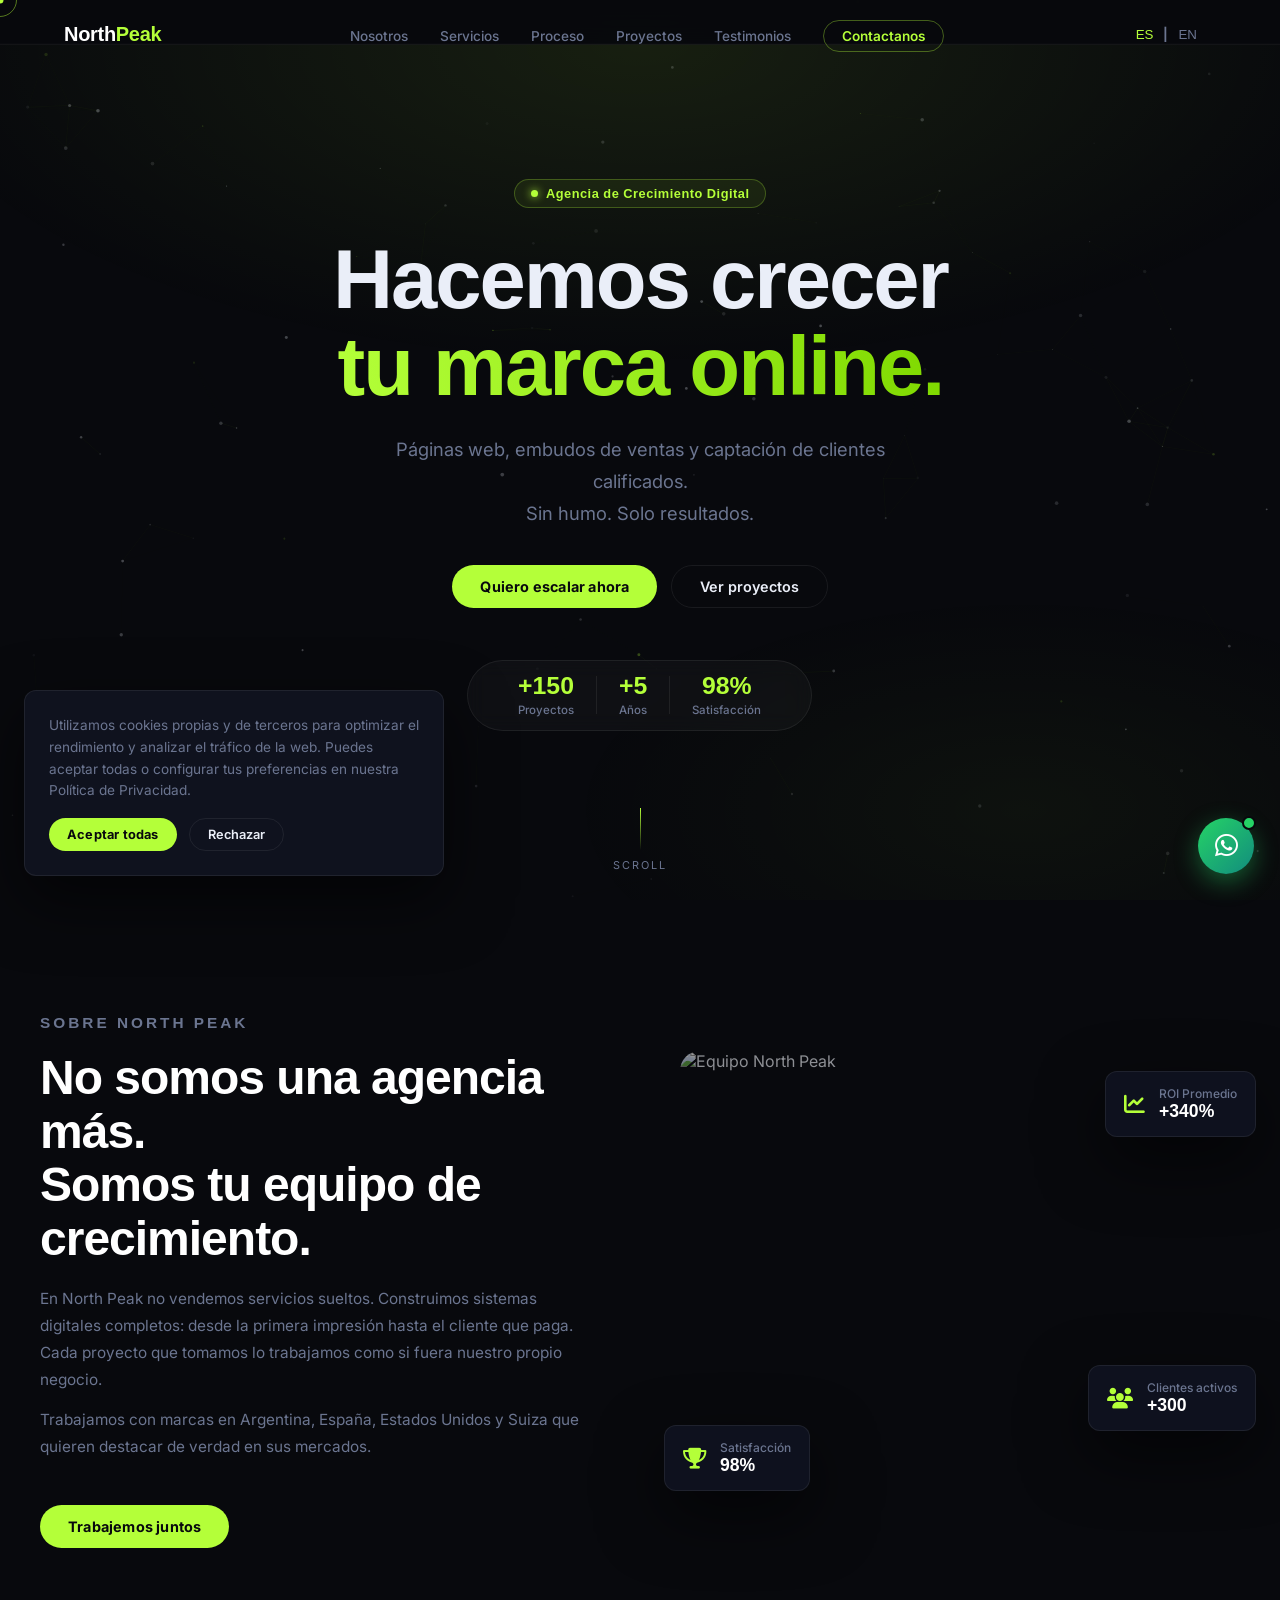
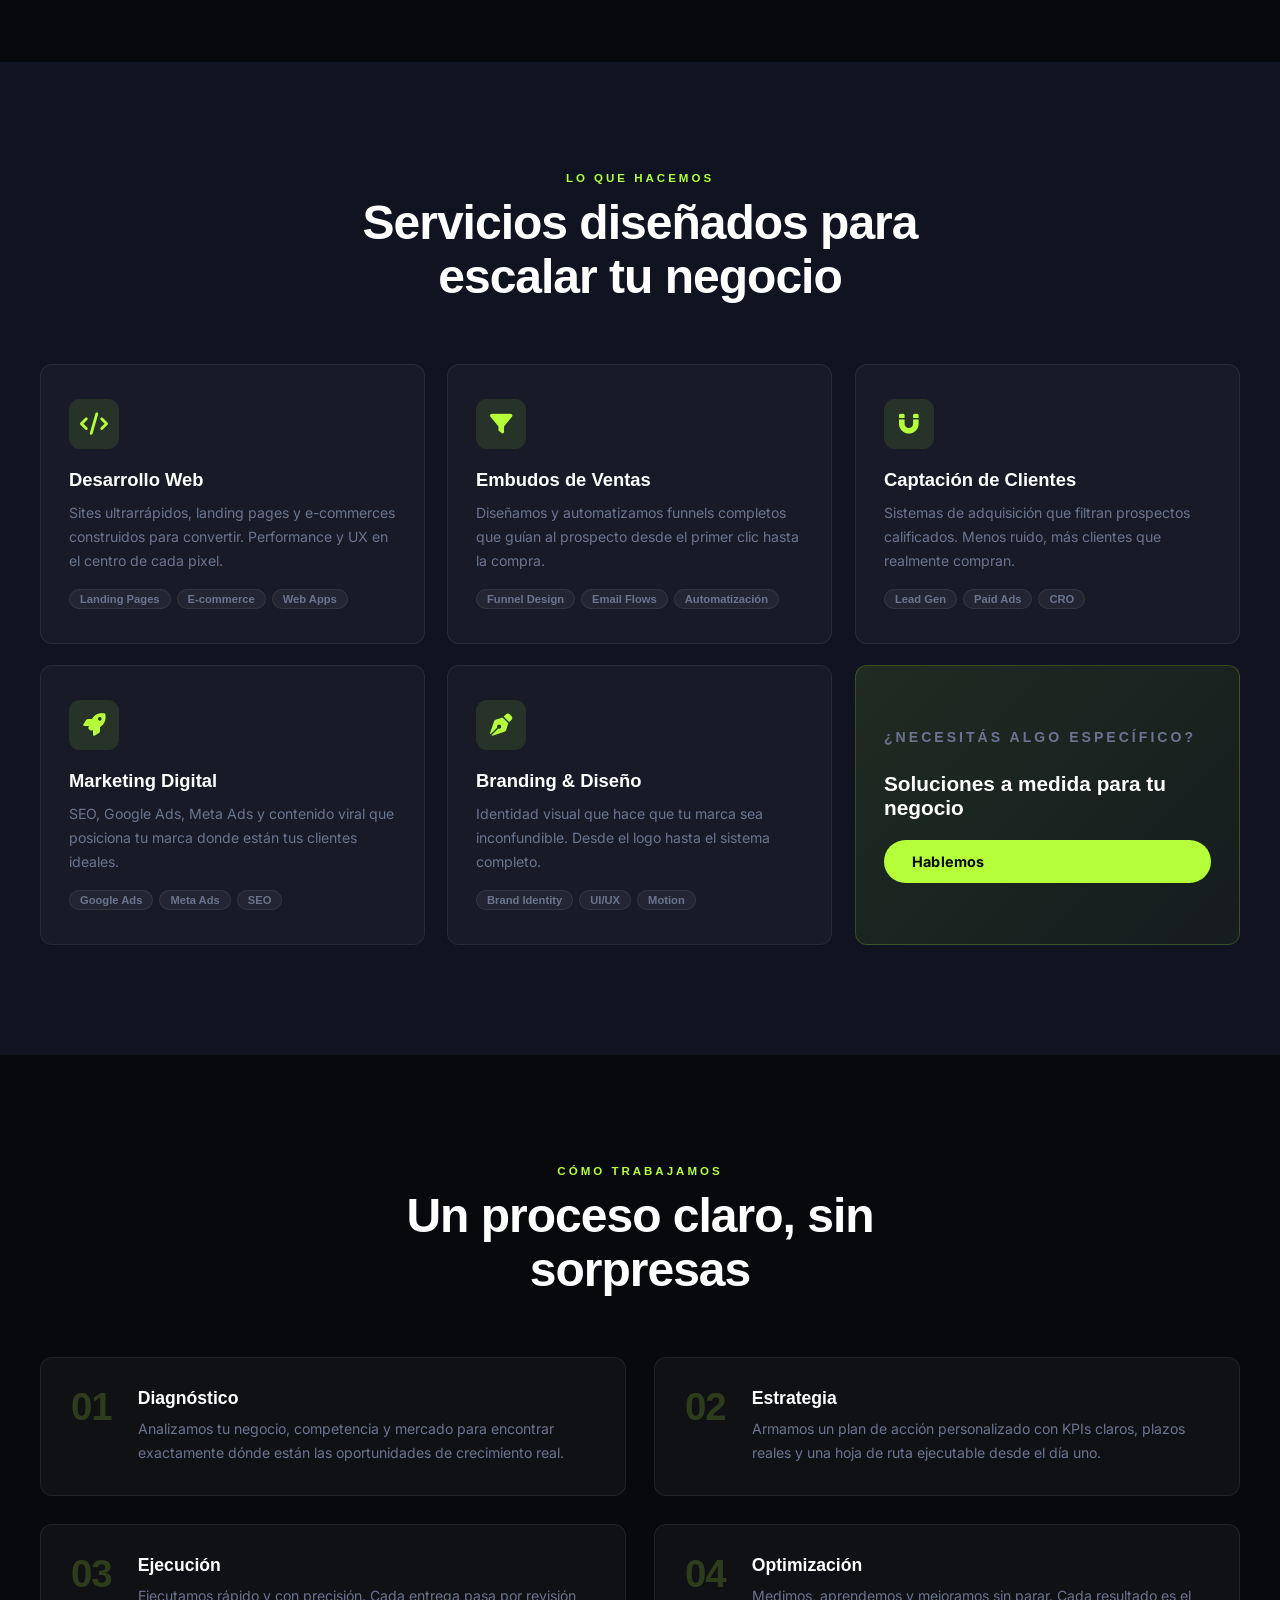
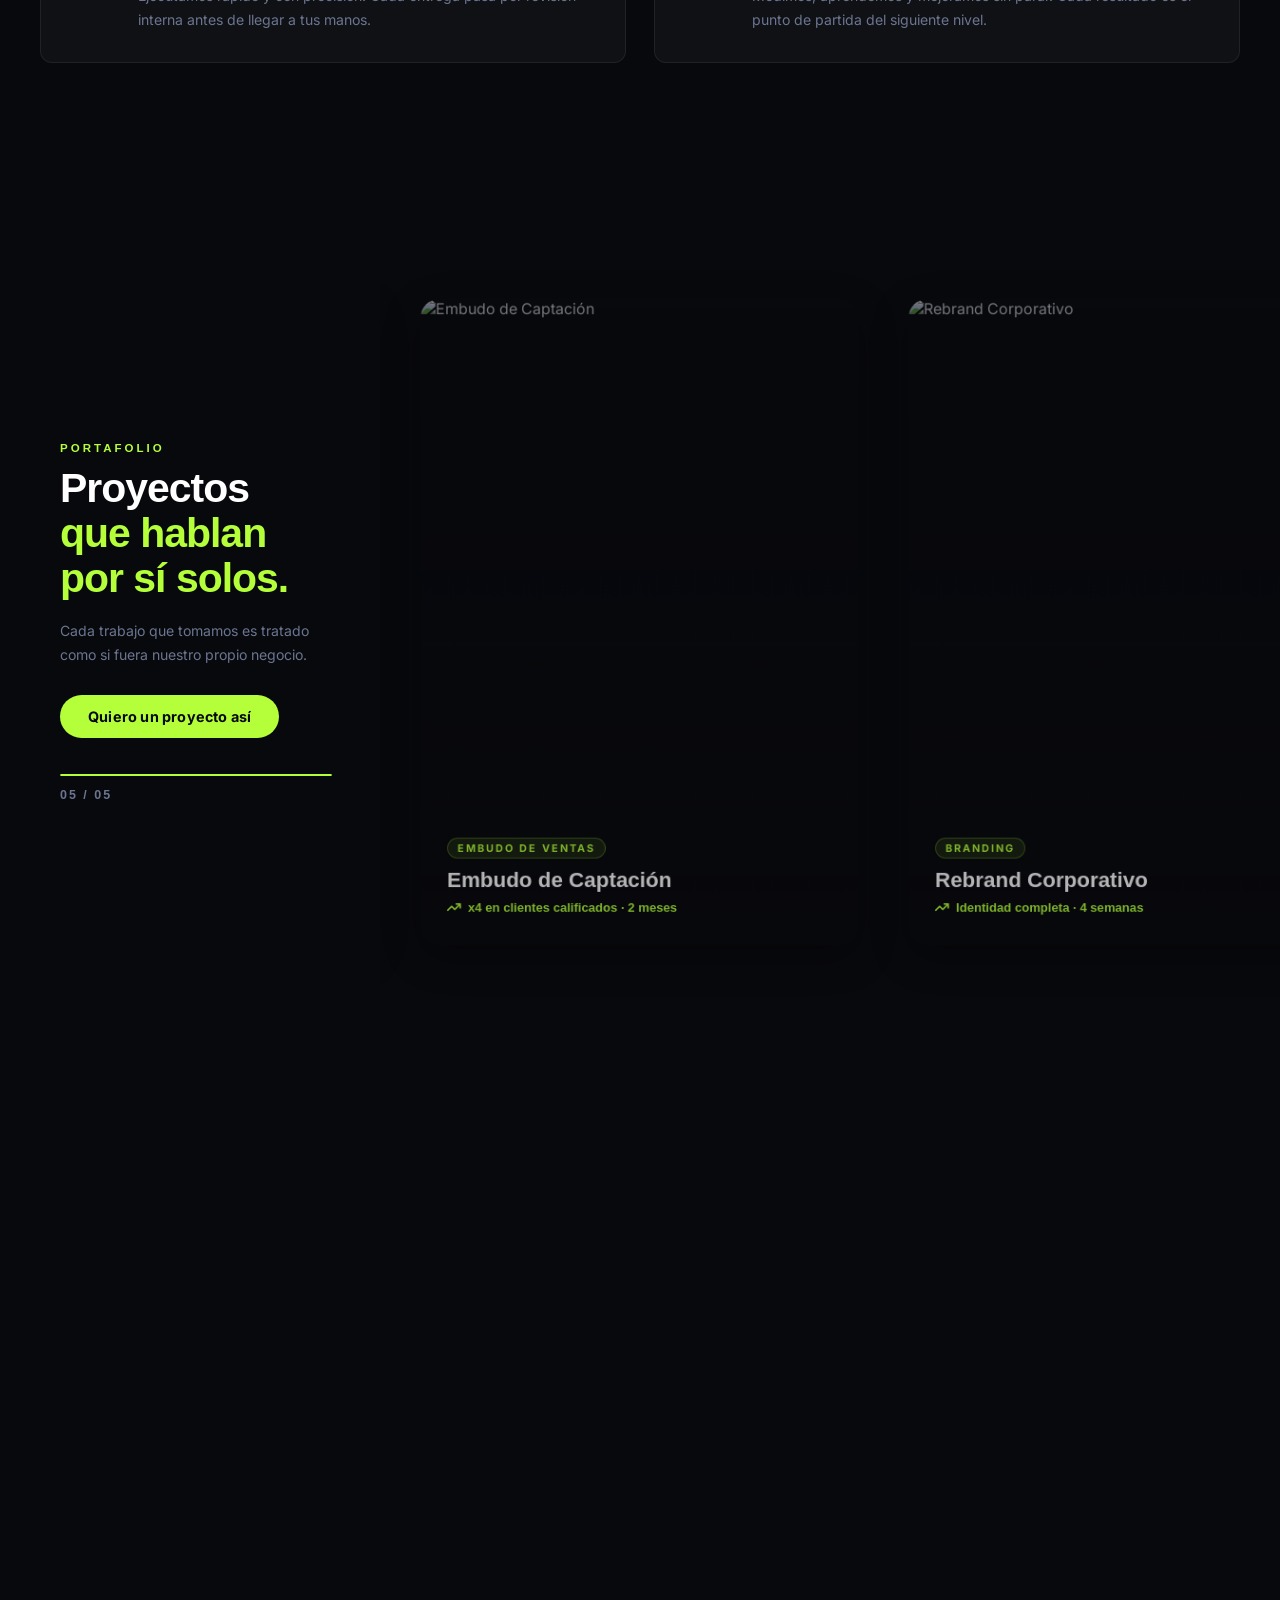
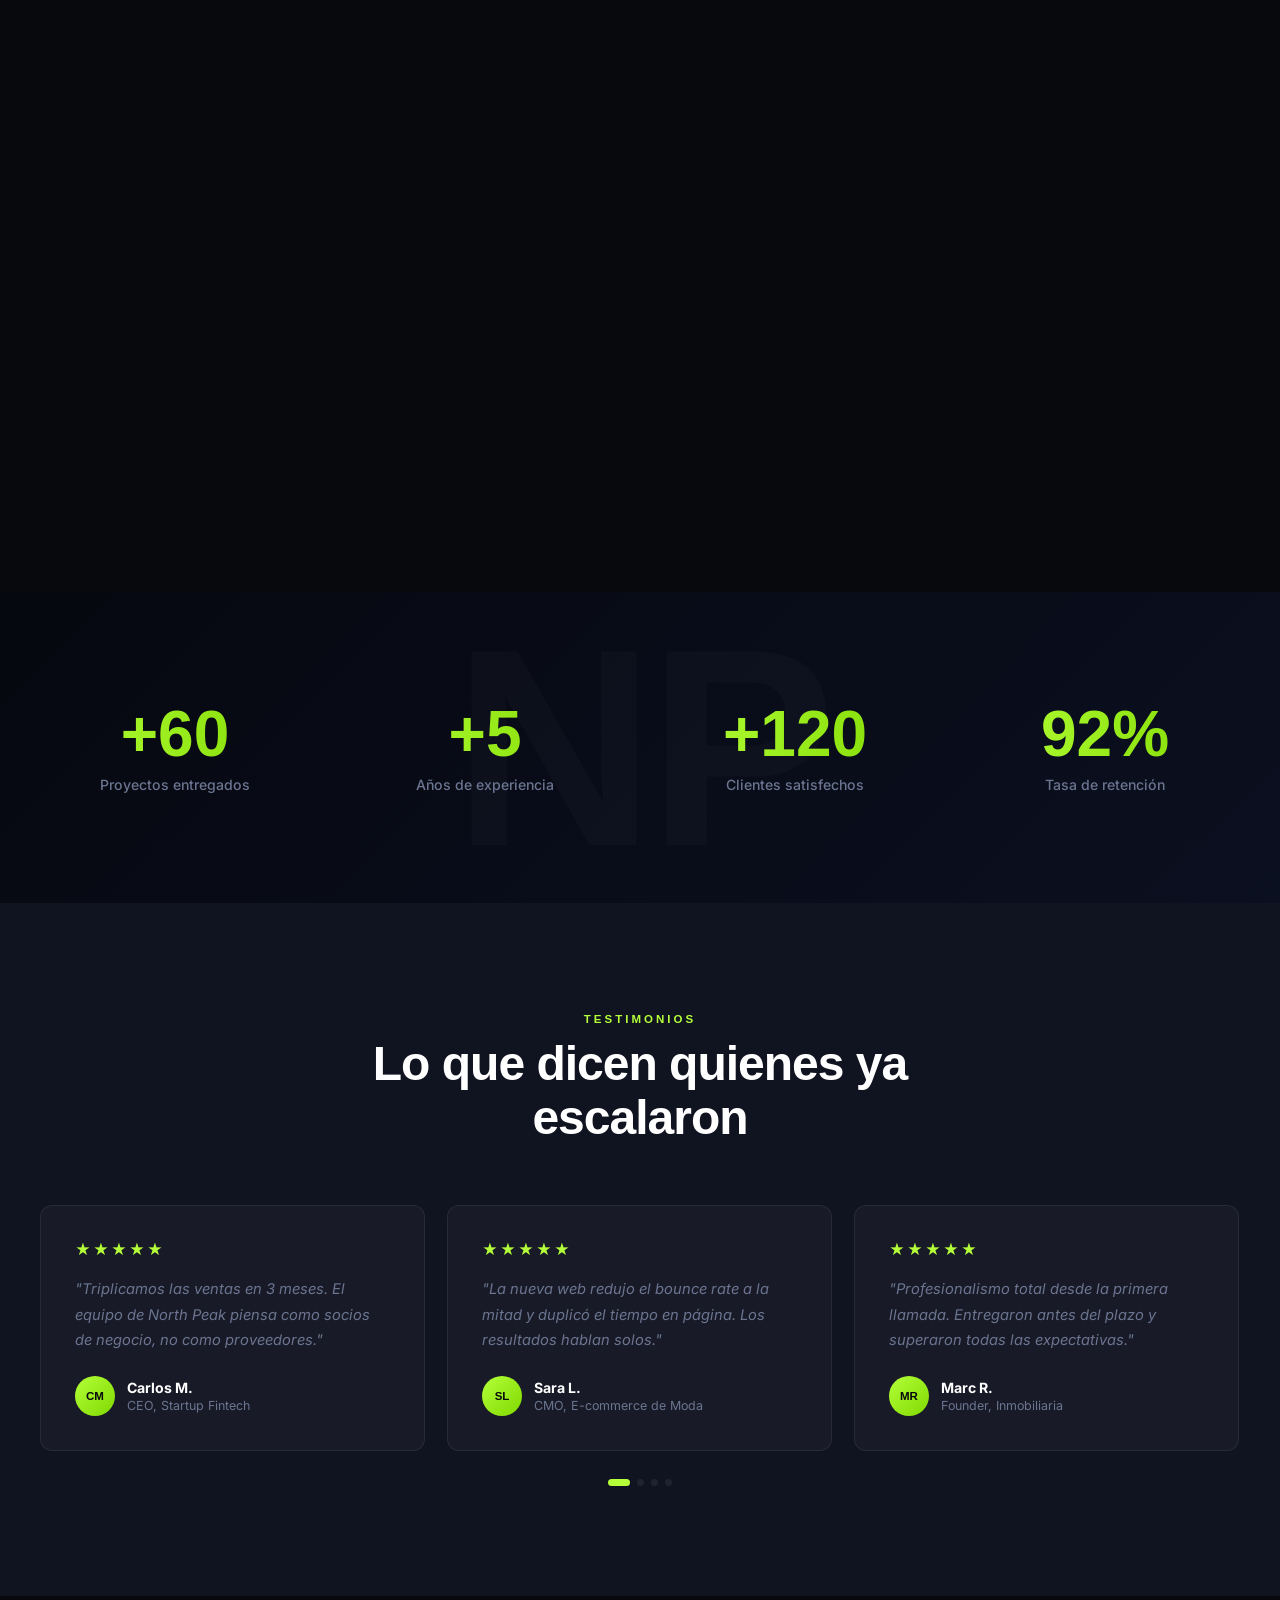
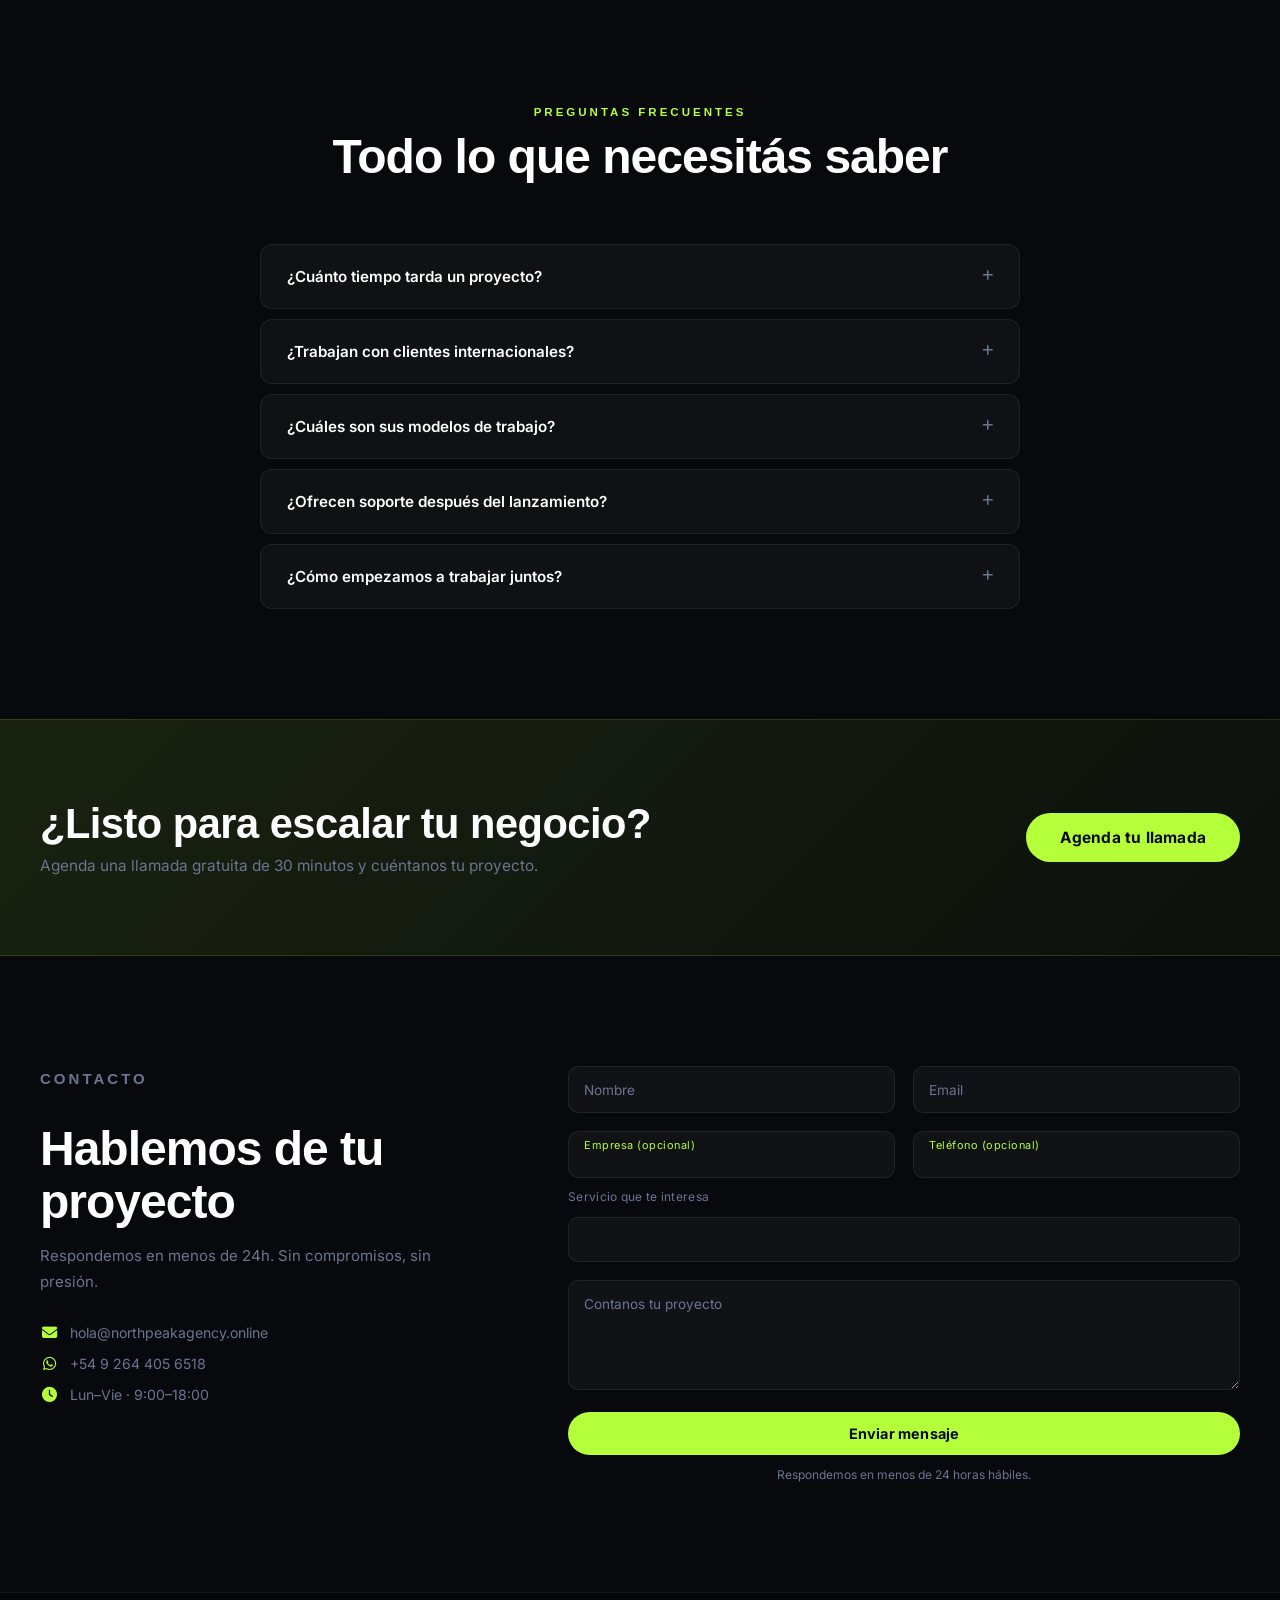
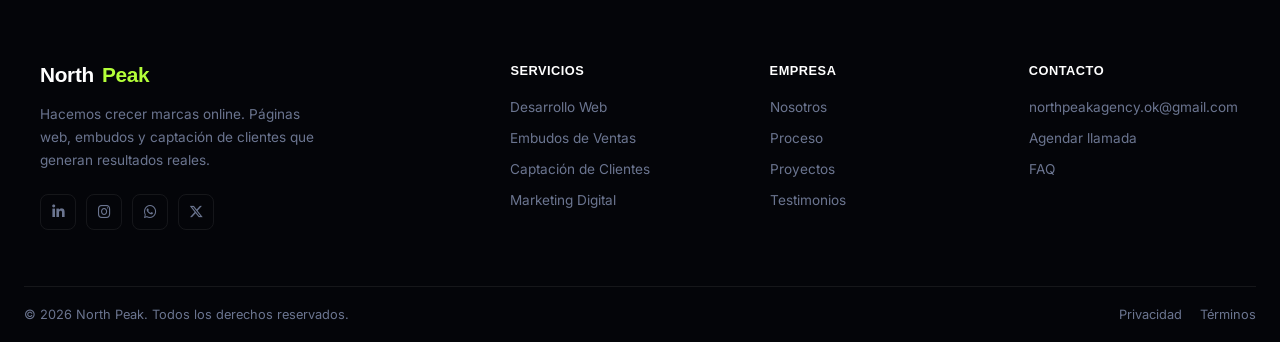
==== commit 50e09345: "Actualizacion 3" ====
--- a/index.html
+++ b/index.html
@@ -5,6 +5,9 @@
     <meta name="viewport" content="width=device-width, initial-scale=1.0">
     <title>North Peak | Agencia de Crecimiento Digital</title>
     <meta name="description" content="North Peak — Creamos páginas web, embudos de ventas y sistemas de captación de clientes que hacen crecer tu marca online.">
+    
+    <link rel="icon" type="image/png" href="img/Logo.jpeg">
+
     <link rel="stylesheet" href="style.css">
     <link rel="preconnect" href="https://fonts.googleapis.com">
     <link rel="preconnect" href="https://fonts.gstatic.com" crossorigin>
@@ -22,21 +25,25 @@
         </div>
     </div>
 
-    <!-- ── CURSOR ── -->
+    <!-- ── CURSOR INTERACTIVO ── -->
     <div class="cursor-dot" id="cursorDot"></div>
     <div class="cursor-ring" id="cursorRing"></div>
 
     <!-- ── NAVBAR ── -->
     <nav id="navbar">
         <div class="nav-inner">
-            <a href="#inicio" class="nav-logo">North<em>Peak</em></a>
+            <a href="#inicio" class="nav-logo">
+                <img src="" alt="North Peak Logo" class="logo-img" onerror="this.style.display='none'">
+                <span class="logo-text">North<em>Peak</em></span>
+            </a>
+            
             <ul class="nav-links" id="navLinks">
                 <li><a href="#nosotros" data-i18n="nav-about">Nosotros</a></li>
                 <li><a href="#servicios" data-i18n="nav-services">Servicios</a></li>
                 <li><a href="#proceso" data-i18n="nav-process">Proceso</a></li>
                 <li><a href="#proyectos" data-i18n="nav-projects">Proyectos</a></li>
                 <li><a href="#testimonios" data-i18n="nav-testimonials">Testimonios</a></li>
-                <li><a href="#contacto" class="nav-cta" data-i18n="nav-cta">Hablemos</a></li>
+                <li><a href="#contacto" class="nav-cta" data-i18n="nav-cta">Contactanos</a></li>
             </ul>
             <div class="lang-switch">
                 <button class="lang-btn active" data-lang="es">ES</button>
@@ -62,14 +69,14 @@
     </div>
 
     <!-- ── WHATSAPP ── -->
-    <a href="https://api.whatsapp.com/send?phone=TUNUMEROAQUI&text=Hola%2C%20quiero%20consultar%20sobre%20sus%20servicios%3A%20"
-       class="wa-float" target="_blank" aria-label="WhatsApp">
+    <a href="https://wa.me/5492644056518?text=Hola%2C%20quiero%20consultar%20sobre%20sus%20servicios"
+    class="wa-float" target="_blank" aria-label="WhatsApp">
         <i class="fab fa-whatsapp"></i>
         <span class="wa-ping"></span>
     </a>
 
     <!-- ════════════════════════════
-         HERO
+        HERO
     ═════════════════════════════ -->
     <section id="inicio" class="hero">
         <canvas id="heroCanvas"></canvas>
@@ -125,7 +132,7 @@
                 <div class="about-left reveal-left">
                     <p class="eyebrow" data-i18n="about-eyebrow">Sobre North Peak</p>
                     <h2 data-i18n="about-h2">No somos una agencia más.<br>Somos tu equipo de crecimiento.</h2>
-                    <p data-i18n="about-p1">En North Peak no vendemos servicios sueltos. Construimos sistemas digitales completos: desde la primera impresión hasta el cliente que paga. Cada proyecto que tomamos lo worked como si fuera nuestro propio negocio.</p>
+                    <p data-i18n="about-p1">En North Peak no vendemos servicios sueltos. Construimos sistemas digitales completos: desde la primera impresión hasta el cliente que paga. Cada proyecto que tomamos lo trabajamos como si fuera nuestro propio negocio.</p>
                     <p data-i18n="about-p2">Trabajamos con marcas en Argentina, España, Estados Unidos y Suiza que quieren destacar de verdad en sus mercados.</p>
                     <a href="#contacto" class="btn-main mt-3" data-i18n="about-btn">Trabajemos juntos</a>
                 </div>
@@ -421,11 +428,11 @@
                 </div>
                 <div class="faq-item">
                     <button class="faq-q"><span data-i18n="faq-4-q">¿Ofrecen soporte después del lanzamiento?</span><i class="fa-solid fa-plus"></i></button>
-                    <div class="faq-a"><p data-i18n="faq-4-a">Todos los proyectos incluyen 30 días de soporte gratuito post-entrega. Después ofrecemos planes de mantenimiento mensuales adaptados a cada cliente.</p></div>
+                    <div class="faq-a"><p data-i18n="faq-4-a">Todos los proyectos incluyen 15 días de soporte gratuito post-entrega. Después ofrecemos planes de mantenimiento mensuales adaptados a cada cliente.</p></div>
                 </div>
                 <div class="faq-item">
                     <button class="faq-q"><span data-i18n="faq-5-q">¿Cómo empezamos a trabajar juntos?</span><i class="fa-solid fa-plus"></i></button>
-                    <div class="faq-a"><p data-i18n="faq-5-a">Escribinos por el formulario o por WhatsApp. Agendamos una llamada gratuita de 30 minutos, entendemos tu negocio y desde ahí armamos una propuesta personalizada.</p></div>
+                    <div class="faq-a"><p data-i18n="faq-5-a">Escribinos por el formulario o por WhatsApp. Agendamos una llamada gratuita de 15 minutos, entendemos tu negocio y desde ahí armamos una propuesta personalizada.</p></div>
                 </div>
             </div>
         </div>
@@ -451,28 +458,36 @@
                 <p data-i18n="contact-p">Respondemos en menos de 24h. Sin compromisos, sin presión.</p>
                 <div class="ci-list">
                     <div class="ci-row"><i class="fa-solid fa-envelope"></i><span>hola@northpeakagency.online</span></div>
-                    <div class="ci-row"><i class="fab fa-whatsapp"></i><span>+XX XXX XXX XXXX</span></div>
+                    <div class="ci-row"><i class="fab fa-whatsapp"></i><span>+54 9 264 405 6518</span></div>
                     <div class="ci-row"><i class="fa-solid fa-clock"></i><span data-i18n="contact-hours">Lun–Vie · 9:00–18:00</span></div>
                 </div>
             </div>
             <form class="contact-form reveal-right" id="contactForm">
                 <div class="form-row">
                     <div class="fg">
-                        <input type="text" id="fname" placeholder=" " maxlength="60" pattern="^[a-zA-ZáéíóúÁÉÍÓÚñÑ\s]+$" required>
+                        <input type="text" id="fname" name="Nombre" placeholder=" " maxlength="60" pattern="^[a-zA-ZáéíóúÁÉÍÓÚñÑ\s]+$" required>
                         <label for="fname" data-i18n="form-name">Nombre</label>
                     </div>
                     <div class="fg">
-                        <input type="email" id="femail" placeholder=" " maxlength="100" required>
+                        <input type="email" id="femail" name="Email" placeholder=" " maxlength="100" required>
                         <label for="femail" data-i18n="form-email">Email</label>
                     </div>
                 </div>
-                <div class="fg">
-                    <input type="text" id="fcompany" placeholder=" " maxlength="80">
-                    <label for="fcompany" data-i18n="form-company">Empresa (opcional)</label>
-                </div>
+                
+                <div class="form-row">
+                    <div class="fg">
+                        <input type="text" id="fcompany" name="Empresa" placeholder=" " maxlength="80">
+                        <label for="fcompany" data-i18n="form-company">Empresa (opcional)</label>
+                    </div>
+                    <div class="fg">
+                        <input type="tel" id="fphone" name="Teléfono" placeholder=" " maxlength="20">
+                        <label for="fphone" data-i18n="form-phone">Teléfono (opcional)</label>
+                    </div>
+                </div>
+
                 <div class="fg fg-sel">
                     <label data-i18n="form-service">Servicio que te interesa</label>
-                    <select id="fservice" required>
+                    <select id="fservice" name="Servicio Solicitado" required>
                         <option value="" disabled selected></option>
                         <option>Desarrollo Web</option>
                         <option>Embudo de Ventas</option>
@@ -483,7 +498,7 @@
                     </select>
                 </div>
                 <div class="fg">
-                    <textarea id="fmsg" rows="4" placeholder=" " maxlength="1500" required></textarea>
+                    <textarea id="fmsg" name="Mensaje" rows="4" placeholder=" " maxlength="1500" required></textarea>
                     <label for="fmsg" data-i18n="form-msg">Contanos tu proyecto</label>
                 </div>
                 <button type="submit" class="btn-main btn-full" id="submitBtn" data-i18n="form-btn">Enviar mensaje</button>
@@ -526,7 +541,7 @@
             <div class="footer-col">
                 <h4 data-i18n="contact-eyebrow">Contacto</h4>
                 <ul>
-                    <li><a href="mailto:hola@northpeakagency.online">hola@northpeakagency.online</a></li>
+                    <li><a href="mailto:northpeakagency.ok@gmail.com">northpeakagency.ok@gmail.com</a></li>
                     <li><a href="#contacto" data-i18n="cta-band-btn">Agendar llamada</a></li>
                     <li><a href="#faq">FAQ</a></li>
                 </ul>
@@ -535,13 +550,14 @@
         <div class="footer-bottom">
             <p>© 2026 North Peak. Todos los derechos reservados.</p>
             <div class="footer-links">
-                <a href="#politica-privacidad" data-i18n="footer-privacy">Privacidad</a>
-                <a href="#" data-i18n="footer-terms">Términos</a>
+                <!-- Enlaces corregidos y protegidos de la sobreescritura del JS -->
+                <a href="privacidad.html"><span data-i18n="footer-privacy">Privacidad</span></a>
+                <a href="terminos.html"><span data-i18n="footer-terms">Términos</span></a>
             </div>
         </div>
     </footer>
 
-    <!-- ── BANNER DE COOKIES (GDPR) ── -->
+    <!-- ── BANNER DE COOKIES ── -->
     <div id="cookieNotice" class="cookie-notice hidden">
         <div class="cookie-content">
             <p data-i18n="cookie-text">Utilizamos cookies propias y de terceros para optimizar el rendimiento y analizar el tráfico de la web. Puedes aceptar todas o configurar tus preferencias en nuestra Política de Privacidad.</p>
--- a/style.css
+++ b/style.css
@@ -1,7 +1,6 @@
 /* ════════════════════════════════════════════
-   NORTH PEAK — PREMIUM CSS
-   Tipografía: Syne (display) + Inter (body)
-   Paleta: #08090D bg · #101320 alt · #B4FF39 accent
+   NORTH PEAK — STYLE.CSS COMPLETO
+   Optimizaciones: Desktop, Tablet y Móvil
 ════════════════════════════════════════════ */
 
 :root {
@@ -22,16 +21,22 @@
 
 *, *::before, *::after { margin: 0; padding: 0; box-sizing: border-box; }
 html { scroll-behavior: smooth; }
-body { background: var(--bg); color: var(--text); font-family: var(--fb); overflow-x: hidden; cursor: auto; }
+body {
+    background: var(--bg);
+    color: var(--text);
+    font-family: var(--fb);
+    overflow-x: hidden;
+    cursor: auto; 
+}
 img { display: block; max-width: 100%; }
 a { text-decoration: none; color: inherit; }
 ul { list-style: none; }
 
-/* ── CURSOR ── */
+/* ── CURSOR INTERACTIVO OPTATIVO ── */
 .cursor-dot { width: 7px; height: 7px; background: var(--accent); border-radius: 50%; position: fixed; pointer-events: none; z-index: 99999; top: 0; left: 0; transform: translate(-50%,-50%); transition: transform .06s linear; }
 .cursor-ring { width: 34px; height: 34px; border: 1.5px solid rgba(180,255,57,.45); border-radius: 50%; position: fixed; pointer-events: none; z-index: 99998; top: 0; left: 0; transform: translate(-50%,-50%); transition: transform .16s ease-out, width .25s, height .25s, border-color .25s; }
 body.hovering .cursor-ring { width: 56px; height: 56px; border-color: var(--accent); }
-@media (hover: none) { body { cursor: auto; } .cursor-dot, .cursor-ring { display: none; } }
+@media (hover: none) { .cursor-dot, .cursor-ring { display: none; } }
 
 /* ── PRELOADER ── */
 #preloader { position: fixed; inset: 0; background: #050609; z-index: 100000; display: flex; align-items: center; justify-content: center; transition: transform .9s cubic-bezier(.77,0,.175,1); }
@@ -43,19 +48,21 @@
 @keyframes barAnim { 0%{width:0} 55%{width:70%} 85%{width:92%} 100%{width:100%} }
 .pre-pct { font-size: .75rem; color: var(--muted); letter-spacing: 2px; font-family: var(--fd); }
 
-/* ── NAVBAR ── */
+/* ── NAVBAR & LOGO ── */
 #navbar { position: fixed; top: 0; left: 0; right: 0; height: var(--nav-h); z-index: 1000; transition: background .35s, border-color .35s; border-bottom: 1px solid transparent; }
 #navbar.scrolled { background: rgba(8,9,13,.88); backdrop-filter: blur(18px); -webkit-backdrop-filter: blur(18px); border-color: var(--border); }
 .nav-inner { max-width: 1200px; margin: 0 auto; height: 100%; padding: 0 24px; display: flex; align-items: center; justify-content: space-between; }
-.nav-logo { font-family: var(--fd); font-size: 1.25rem; font-weight: 800; letter-spacing: -.3px; color: #fff; }
+
+.nav-logo { display: flex; align-items: center; gap: 8px; font-family: var(--fd); font-size: 1.25rem; font-weight: 800; letter-spacing: -.3px; color: #fff; }
+.nav-logo .logo-img { height: 32px; width: auto; object-fit: contain; }
 .nav-logo em { color: var(--accent); font-style: normal; }
+
 .nav-links { display: flex; gap: 32px; align-items: center; }
 .nav-links a { font-size: .85rem; font-weight: 500; color: var(--muted); transition: color .2s; }
 .nav-links a:hover { color: #fff; }
 .nav-links .nav-cta { color: var(--accent); border: 1px solid rgba(180,255,57,.35); padding: 7px 18px; border-radius: 99px; transition: all .3s; font-weight: 600; }
 .nav-links .nav-cta:hover { background: var(--accent); color: var(--bg); border-color: var(--accent); }
 
-/* Switcher de Idiomas */
 .lang-switch { display: flex; align-items: center; gap: 6px; font-size: 0.8rem; font-weight: 700; color: var(--muted); margin-right: 15px; }
 .lang-btn { background: none; border: none; color: var(--muted); cursor: pointer; font-family: var(--fd); transition: color 0.2s; padding: 2px 4px; }
 .lang-btn:hover, .lang-btn.active { color: var(--accent); }
@@ -125,9 +132,6 @@
 .reveal[data-d="3"] { transition-delay: .3s; } .reveal[data-d="4"] { transition-delay: .4s; }
 .reveal[data-d="5"] { transition-delay: .5s; }
 .visible { opacity: 1 !important; transform: none !important; }
-.hero-eyebrow.reveal { transition-delay: .3s; } .hero-heading.reveal { transition-delay: .5s; }
-.hero-sub.reveal { transition-delay: .7s; } .hero-actions.reveal { transition-delay: .9s; }
-.hero-stats.reveal { transition-delay: 1.1s; }
 
 /* ── NOSOTROS ── */
 .about-grid { display: grid; grid-template-columns: 1fr 1fr; gap: 80px; align-items: center; }
@@ -170,12 +174,11 @@
 .ps-body h3 { font-family: var(--fd); font-size: 1.1rem; font-weight: 700; color: #fff; margin-bottom: 8px; }
 .ps-body p { color: var(--muted); font-size: .88rem; line-height: 1.7; }
 
-/* ── PROYECTOS SCROLL ── */
+/* ── PORTAFOLIO SCROLL HORIZONTAL STICKY ── */
 .projects-outer { height: 580vh; position: relative; }
 .projects-sticky-wrap { position: sticky; top: 0; height: 100vh; overflow: hidden; }
 .projects-sticky { height: 100%; width: 100%; display: flex; align-items: stretch; }
 .proj-title-col { flex-shrink: 0; width: 380px; padding: 0 48px 0 60px; display: flex; flex-direction: column; justify-content: center; position: relative; z-index: 2; }
-.proj-title-col .eyebrow { margin-bottom: 14px; }
 .proj-main-title { font-family: var(--fd); font-size: clamp(2rem,3.2vw,3rem); font-weight: 800; line-height: 1.1; letter-spacing: -1px; color: #fff; margin-bottom: 18px; }
 .proj-main-title em { font-style: normal; color: var(--accent); }
 .proj-sub { color: var(--muted); font-size: .88rem; line-height: 1.7; margin-bottom: 28px; }
@@ -189,16 +192,11 @@
 .proj-card.active { transform: scale(1) translateZ(0); opacity: 1; box-shadow: 0 24px 60px rgba(180,255,57,.12), 0 24px 60px rgba(0,0,0,.6); }
 .pc-img-wrap { position: absolute; inset: 0; }
 .pc-img-wrap img { width: 100%; height: 100%; object-fit: cover; transition: transform .7s cubic-bezier(.25,1,.5,1), filter .5s; filter: brightness(.7) saturate(.85); }
-.proj-card:hover .pc-img-wrap img { transform: scale(1.06); filter: brightness(.55) saturate(.7); }
-.pc-overlay { position: absolute; inset: 0; background: linear-gradient(to top, rgba(8,9,13,.95) 0%, rgba(8,9,13,.2) 55%, transparent 100%); transition: background .4s; }
-.proj-card:hover .pc-overlay { background: linear-gradient(to top, rgba(8,9,13,.98) 0%, rgba(180,255,57,.06) 100%); }
+.pc-overlay { position: absolute; inset: 0; background: linear-gradient(to top, rgba(8,9,13,.95) 0%, rgba(8,9,13,.2) 55%, transparent 100%); }
 .pc-info { position: absolute; bottom: 0; left: 0; right: 0; padding: 32px 28px; z-index: 2; }
-.pc-tag { display: inline-block; font-size: .68rem; font-weight: 700; text-transform: uppercase; letter-spacing: 2px; color: var(--accent); background: rgba(180,255,57,.1); border: 1px solid rgba(180,255,57,.25); padding: 3px 10px; border-radius: 99px; margin-bottom: 10px; transform: translateY(6px); opacity: 0; transition: all .4s .08s; }
-.proj-card:hover .pc-tag { opacity: 1; transform: translateY(0); }
-.pc-info h3 { font-family: var(--fd); font-size: 1.4rem; font-weight: 800; color: #fff; margin-bottom: 8px; transform: translateY(8px); transition: transform .4s; }
-.proj-card:hover .pc-info h3 { transform: translateY(0); }
-.pc-result { font-size: .82rem; color: var(--accent); display: flex; align-items: center; gap: 7px; font-weight: 600; font-family: var(--fd); transform: translateY(8px); opacity: 0; transition: all .4s .05s; }
-.proj-card:hover .pc-result { opacity: 1; transform: translateY(0); }
+.pc-tag { display: inline-block; font-size: .68rem; font-weight: 700; text-transform: uppercase; letter-spacing: 2px; color: var(--accent); background: rgba(180,255,57,.1); border: 1px solid rgba(180,255,57,.25); padding: 3px 10px; border-radius: 99px; margin-bottom: 10px; }
+.pc-info h3 { font-family: var(--fd); font-size: 1.4rem; font-weight: 800; color: #fff; margin-bottom: 8px; }
+.pc-result { font-size: .82rem; color: var(--accent); display: flex; align-items: center; gap: 7px; font-weight: 600; font-family: var(--fd); }
 
 /* ── ESTADÍSTICAS ── */
 .stats-section { position: relative; overflow: hidden; background: linear-gradient(135deg, #060810, #0b1020); }
@@ -262,19 +260,11 @@
 .fg-sel select option { background: var(--bg-alt); color: #fff; }
 .form-note { font-size: .75rem; color: var(--muted); text-align: center; margin-top: -6px; }
 
-/* ── BANNER DE COOKIES (GDPR) ── */
-.cookie-notice { position: fixed; bottom: 24px; left: 24px; max-width: 420px; background: rgba(16, 19, 32, 0.95); border: 1px solid var(--border); backdrop-filter: blur(16px); border-radius: var(--r); padding: 24px; z-index: 999999; box-shadow: var(--shadow); transition: transform 0.5s ease, opacity 0.5s ease; }
-.cookie-notice.hidden { transform: translateY(50px); opacity: 0; pointer-events: none; }
-.cookie-content p { font-size: 0.85rem; color: var(--muted); line-height: 1.6; margin-bottom: 16px; }
-.cookie-content a { color: var(--accent); text-decoration: underline; }
-.cookie-btns { display: flex; gap: 12px; }
-.cookie-btns .btn-main { padding: 8px 18px; font-size: 0.8rem; }
-.cookie-btns .btn-ghost { padding: 8px 18px; font-size: 0.8rem; }
-
 /* ── FOOTER ── */
 footer { background: #040509; border-top: 1px solid var(--border); padding: 70px 24px 0; }
 .footer-grid { display: grid; grid-template-columns: 2fr 1fr 1fr 1fr; gap: 48px; margin-bottom: 56px; }
-.footer-brand .nav-logo { font-size: 1.3rem; display: block; margin-bottom: 16px; }
+.footer-brand .nav-logo { font-size: 1.3rem; display: flex; align-items: center; gap: 8px; margin-bottom: 16px; }
+.footer-brand .nav-logo img { height: 28px; width: auto; }
 .footer-brand > p { color: var(--muted); font-size: .85rem; line-height: 1.7; max-width: 280px; margin-bottom: 22px; }
 .social-icons { display: flex; gap: 10px; }
 .social-icons a { width: 36px; height: 36px; border: 1px solid var(--border); border-radius: 8px; display: flex; align-items: center; justify-content: center; color: var(--muted); font-size: .9rem; transition: all .3s; }
@@ -289,40 +279,58 @@
 .footer-links a { color: var(--muted); font-size: .8rem; transition: color .25s; }
 .footer-links a:hover { color: #fff; }
 
-/* ── RESPONSIVE ── */
-@media (max-width: 1100px) { .proj-title-col { width: 320px; padding: 0 32px 0 40px; } .about-grid { gap: 48px; } .footer-grid { grid-template-columns: 1fr 1fr; } }
+/* ── COOKIES BANNER ── */
+.cookie-notice { position: fixed; bottom: 24px; left: 24px; max-width: 420px; background: rgba(16, 19, 32, 0.95); border: 1px solid var(--border); backdrop-filter: blur(16px); border-radius: var(--r); padding: 24px; z-index: 999999; box-shadow: var(--shadow); transition: transform 0.5s ease, opacity 0.5s ease; }
+.cookie-notice.hidden { transform: translateY(50px); opacity: 0; pointer-events: none; }
+.cookie-content p { font-size: 0.85rem; color: var(--muted); line-height: 1.6; margin-bottom: 16px; }
+.cookie-content a { color: var(--accent); text-decoration: underline; }
+.cookie-btns { display: flex; gap: 12px; }
+.cookie-btns .btn-main { padding: 8px 18px; font-size: 0.8rem; }
+.cookie-btns .btn-ghost { padding: 8px 18px; font-size: 0.8rem; }
+
+/* ── MEDIA QUERIES (100% RESPONSIVE) ── */
+@media (max-width: 1100px) { 
+    .proj-title-col { width: 320px; padding: 0 32px 0 40px; } 
+    .about-grid { gap: 48px; } 
+    .footer-grid { grid-template-columns: 1fr 1fr; } 
+}
+
 @media (max-width: 992px) {
-    .nav-links { display: none; }
-    .hamburger { display: flex; }
+    .nav-links { display: none; } 
+    .hamburger { display: flex; } 
     .lang-switch { margin-left: auto; margin-right: 20px; }
-    .services-grid { grid-template-columns: repeat(2,1fr); }
+    
+    .services-grid { grid-template-columns: repeat(2,1fr); } 
     .stats-grid { grid-template-columns: repeat(2,1fr); gap: 32px; }
-    .about-grid { grid-template-columns: 1fr; }
+    .about-grid { grid-template-columns: 1fr; } 
     .about-right { height: 320px; order: -1; }
-    .ac-1, .ac-2 { right: 10px; } .ac-3 { left: 10px; }
-    .contact-grid { grid-template-columns: 1fr; gap: 48px; }
+    .ac-1, .ac-2 { right: 10px; } 
+    .ac-3 { left: 10px; }
+    .contact-grid { grid-template-columns: 1fr; gap: 48px; } 
     .process-steps { grid-template-columns: 1fr; }
-    .projects-outer { height: auto; }
+    
+    .projects-outer { height: auto; } 
     .projects-sticky-wrap { position: static; height: auto; overflow: visible; }
     .projects-sticky { flex-direction: column; height: auto; padding: 80px 24px; background: var(--bg); }
-    .proj-title-col { width: 100%; padding: 0 0 40px; }
-    .proj-track-wrap { padding: 0; }
+    .proj-title-col { width: 100%; padding: 0 0 40px; } 
     .proj-track { flex-direction: column; transform: none !important; }
-    .proj-card { width: 100%; height: 340px; opacity: 1; transform: none; }
-    .proj-card.active { transform: none; box-shadow: var(--shadow); }
+    .proj-card { width: 100%; height: 340px; opacity: 1; transform: none; } 
+    .testi-card { flex: 0 0 calc(100% - 4px); }
     .proj-progress-bar, .proj-counter { display: none; }
-    .testi-card { flex: 0 0 calc(100% - 4px); }
-}
-@media (max-width: 768px) {
+}
+
+@media (max-width: 768px) { 
     .section { padding: 80px 20px; }
-    .services-grid { grid-template-columns: 1fr; }
-    .stats-grid { grid-template-columns: 1fr 1fr; }
-    .form-row { grid-template-columns: 1fr; }
-    .cta-inner { flex-direction: column; text-align: center; align-items: center; }
-    .footer-grid { grid-template-columns: 1fr 1fr; gap: 30px; }
-    .hero-stats { display: none; }
-}
-@media (max-width: 576px) {
-    .cookie-notice { left: 16px; right: 16px; bottom: 16px; max-width: none; }
-    .footer-grid { grid-template-columns: 1fr; }
+    .services-grid { grid-template-columns: 1fr; } 
+    .stats-grid { grid-template-columns: 1fr 1fr; } 
+    .form-row { grid-template-columns: 1fr; } 
+    .cta-inner { flex-direction: column; text-align: center; align-items: center; } 
+    .footer-grid { grid-template-columns: 1fr 1fr; gap: 30px; } 
+    .hero-stats { display: none; } 
+}
+
+@media (max-width: 480px) { 
+    .footer-grid { grid-template-columns: 1fr; } 
+    .cookie-notice { left: 16px; right: 16px; bottom: 16px; max-width: none; } 
+    .nav-logo .logo-img { height: 26px; }
 }
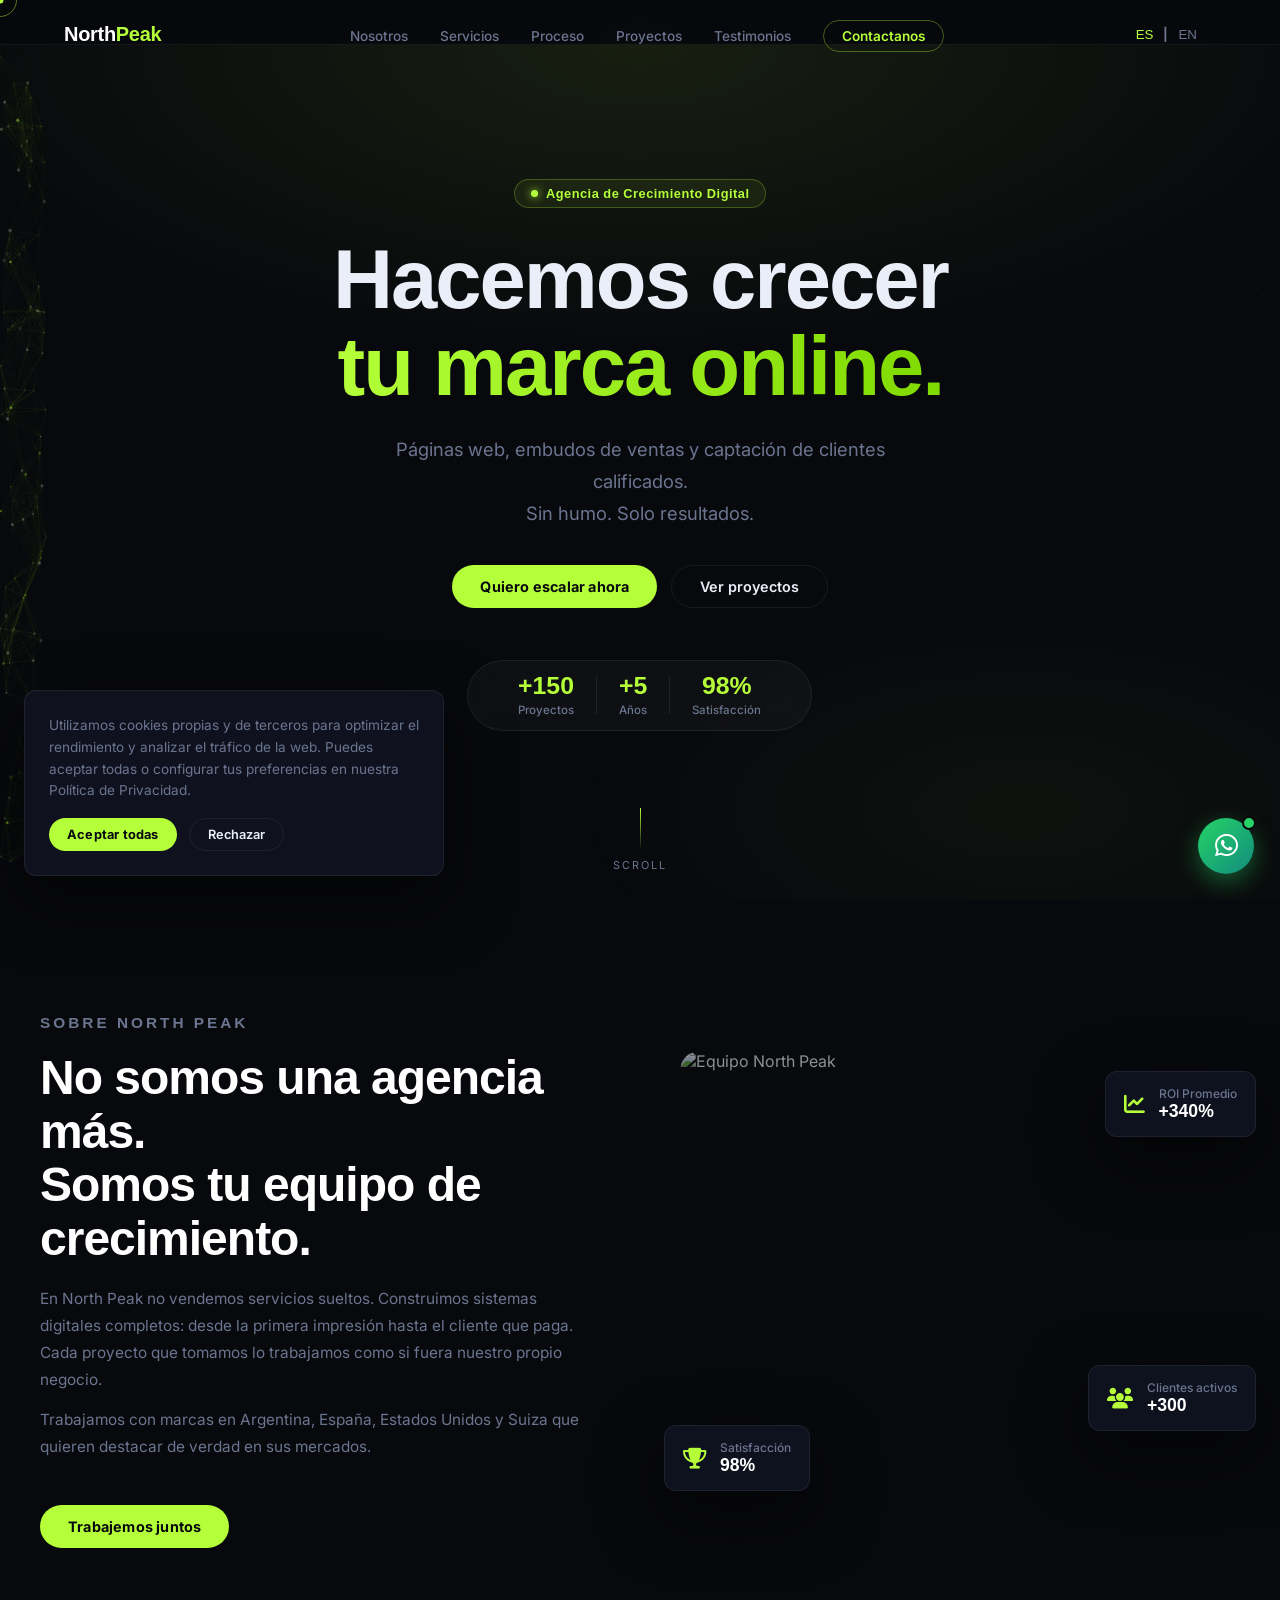
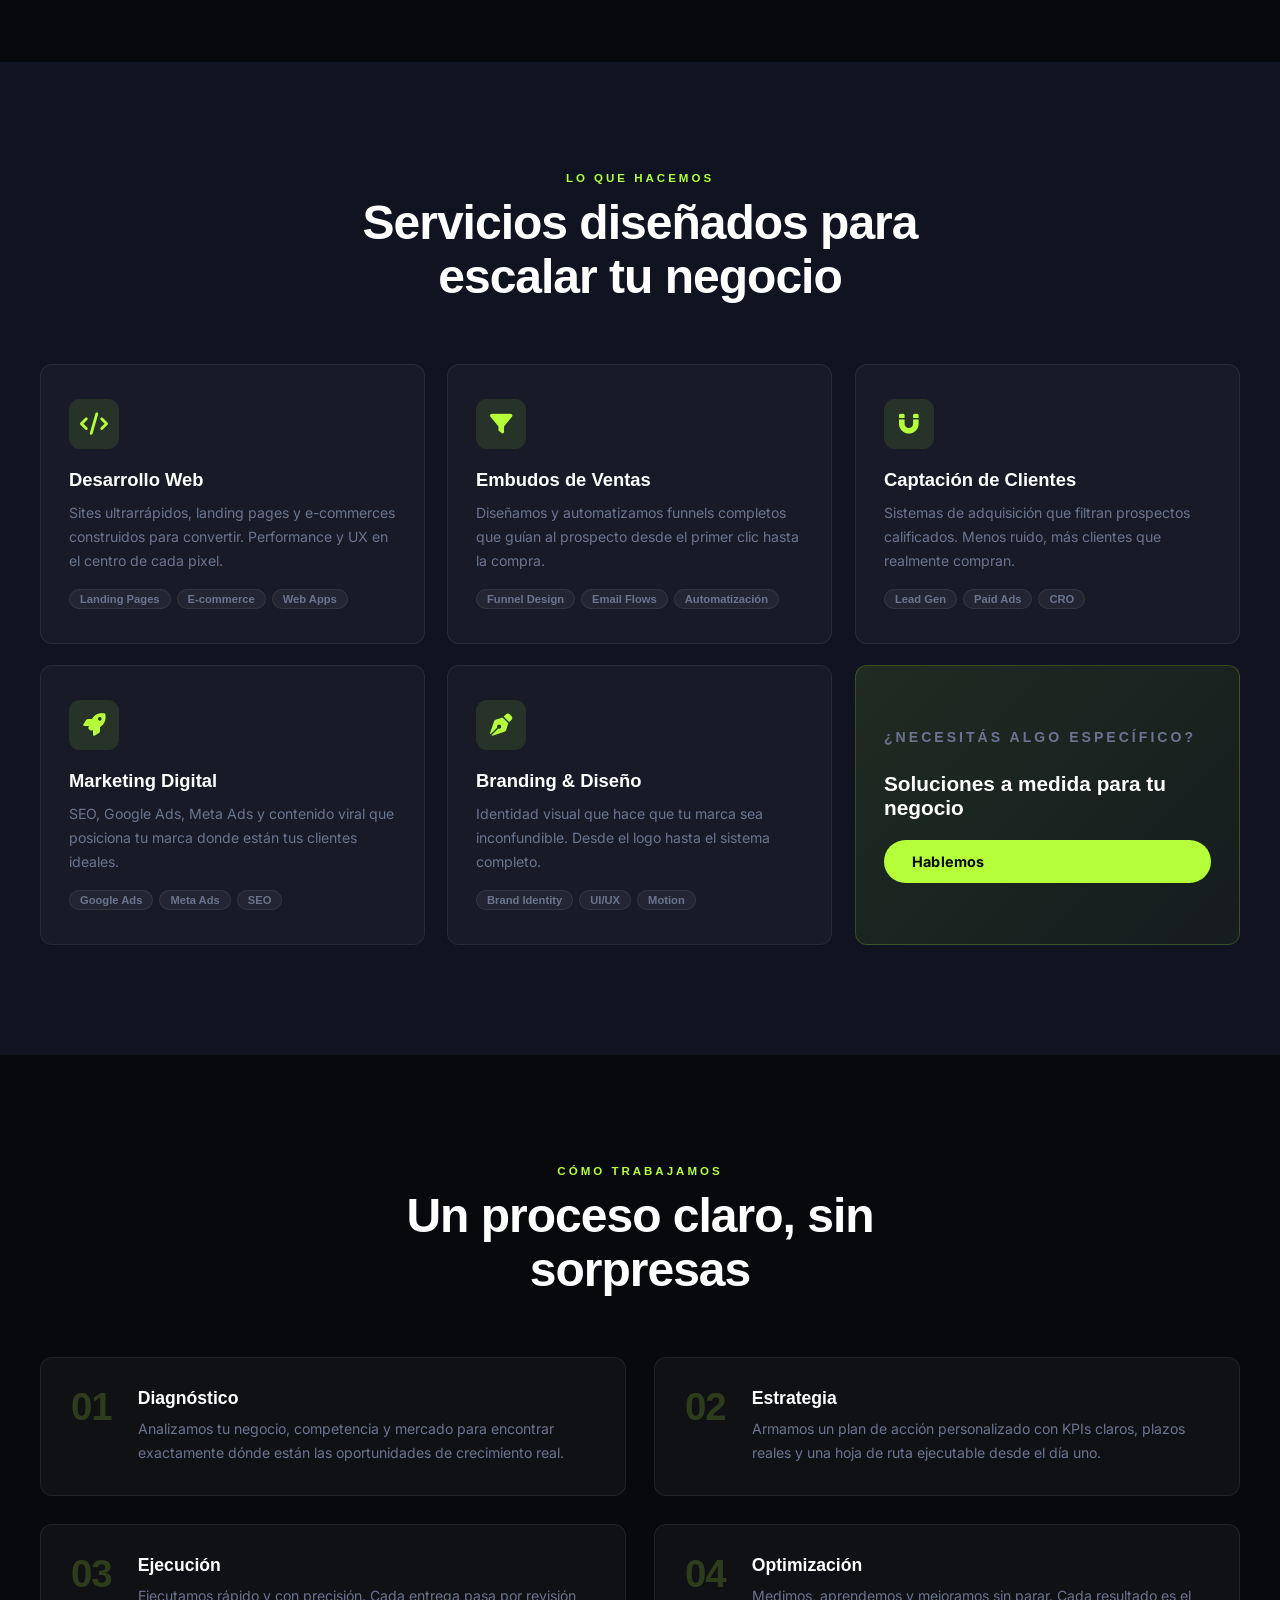
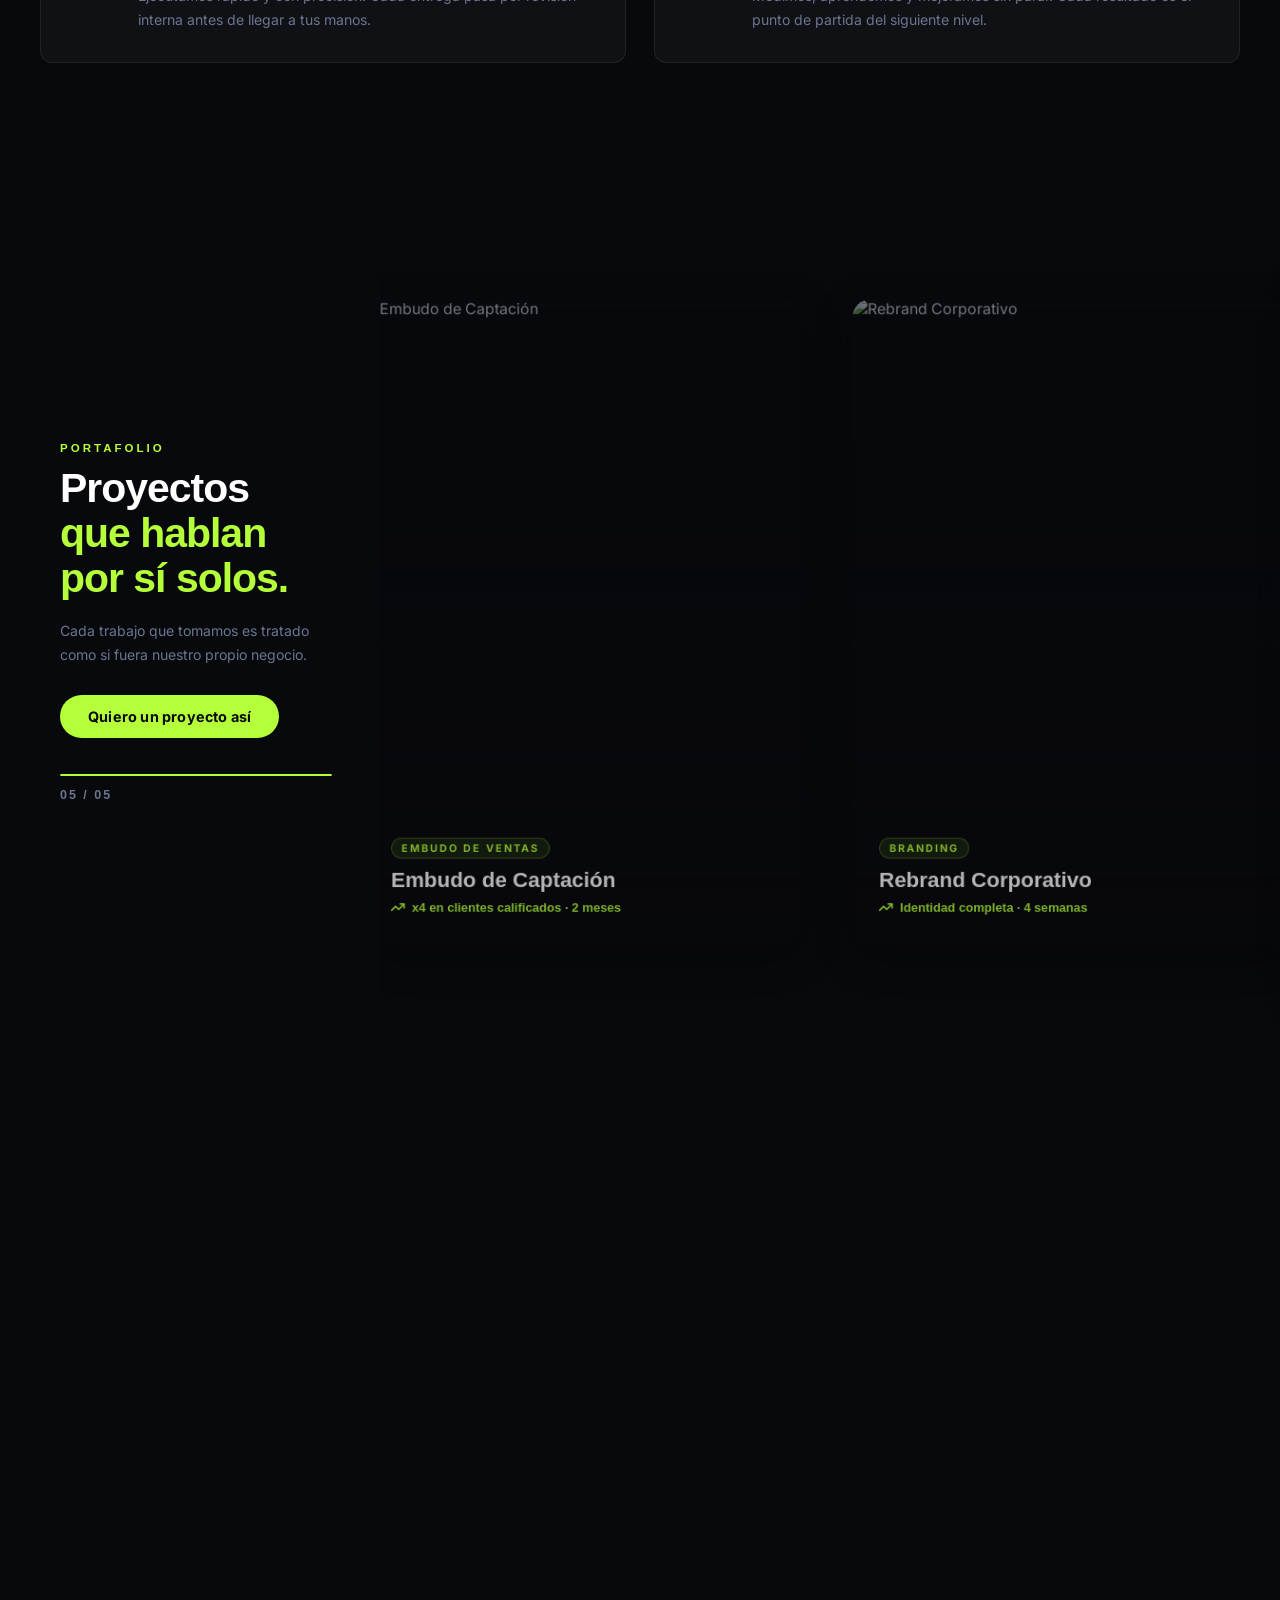
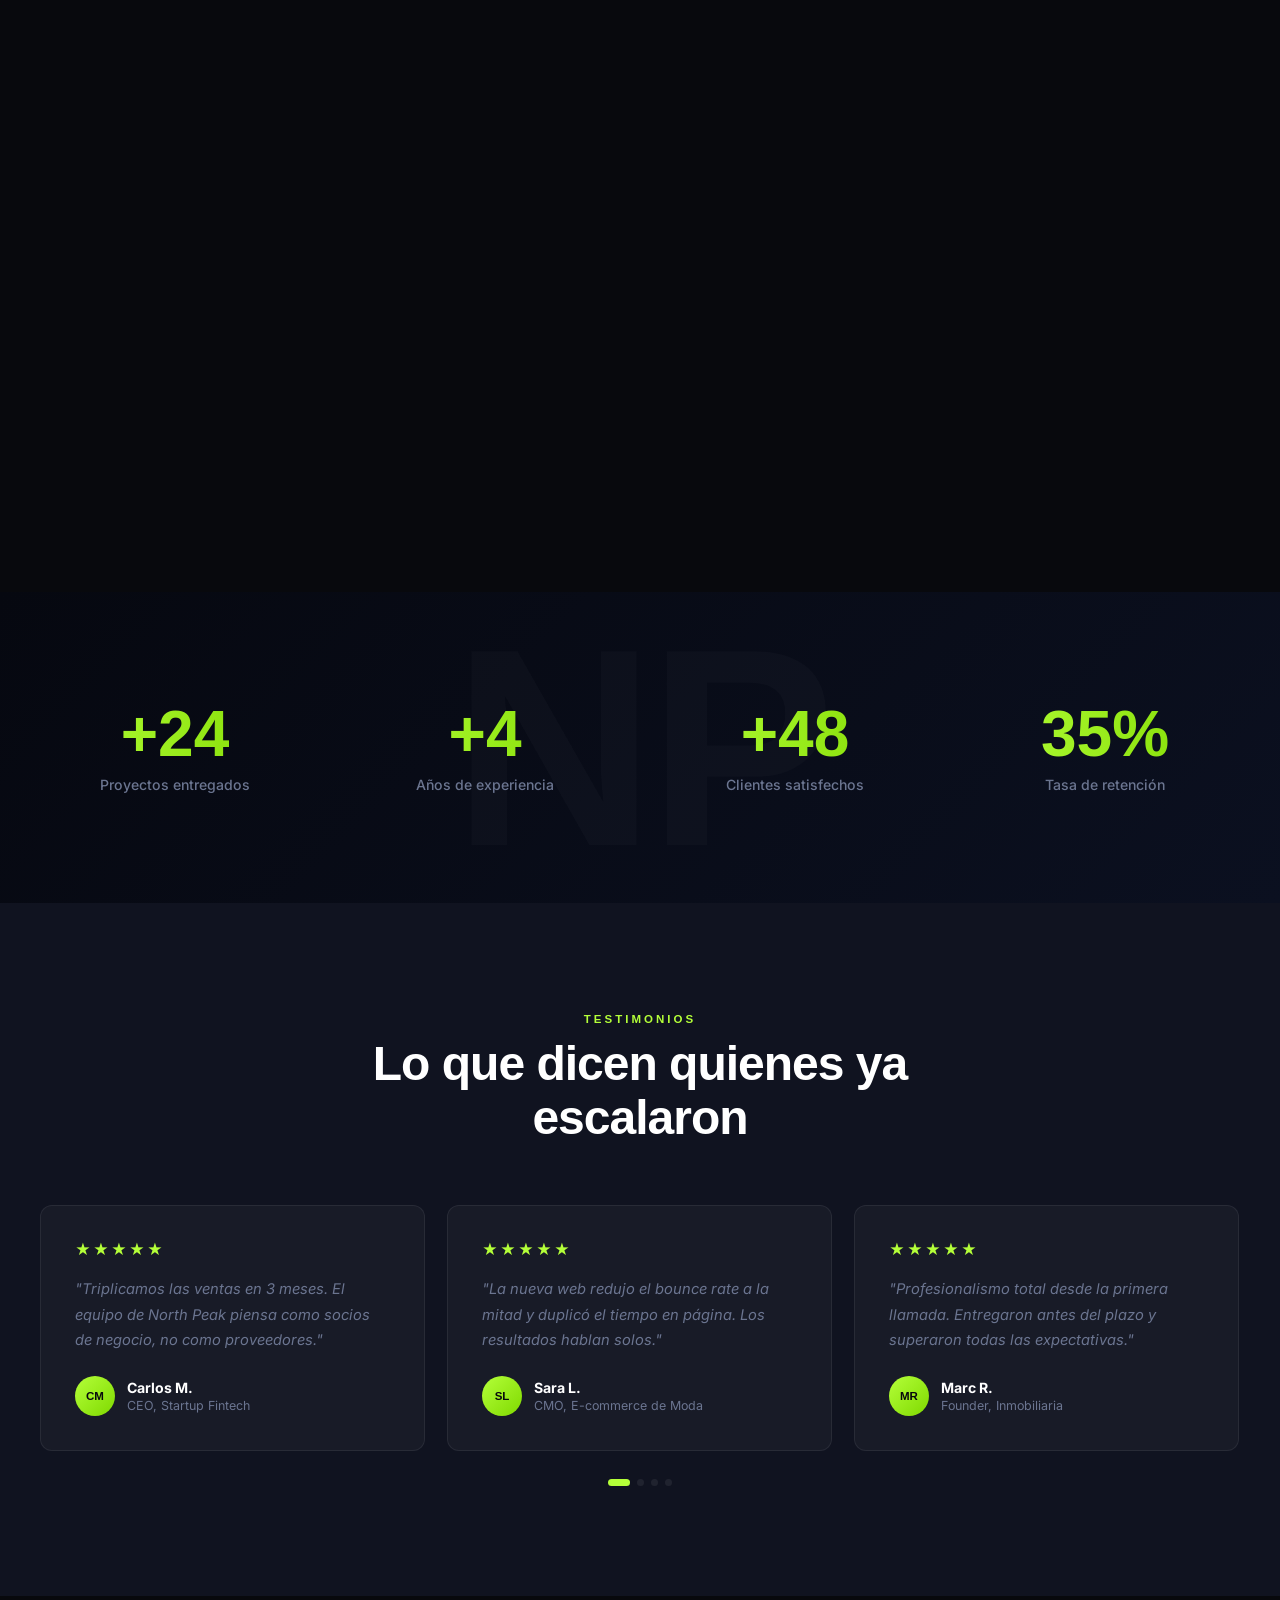
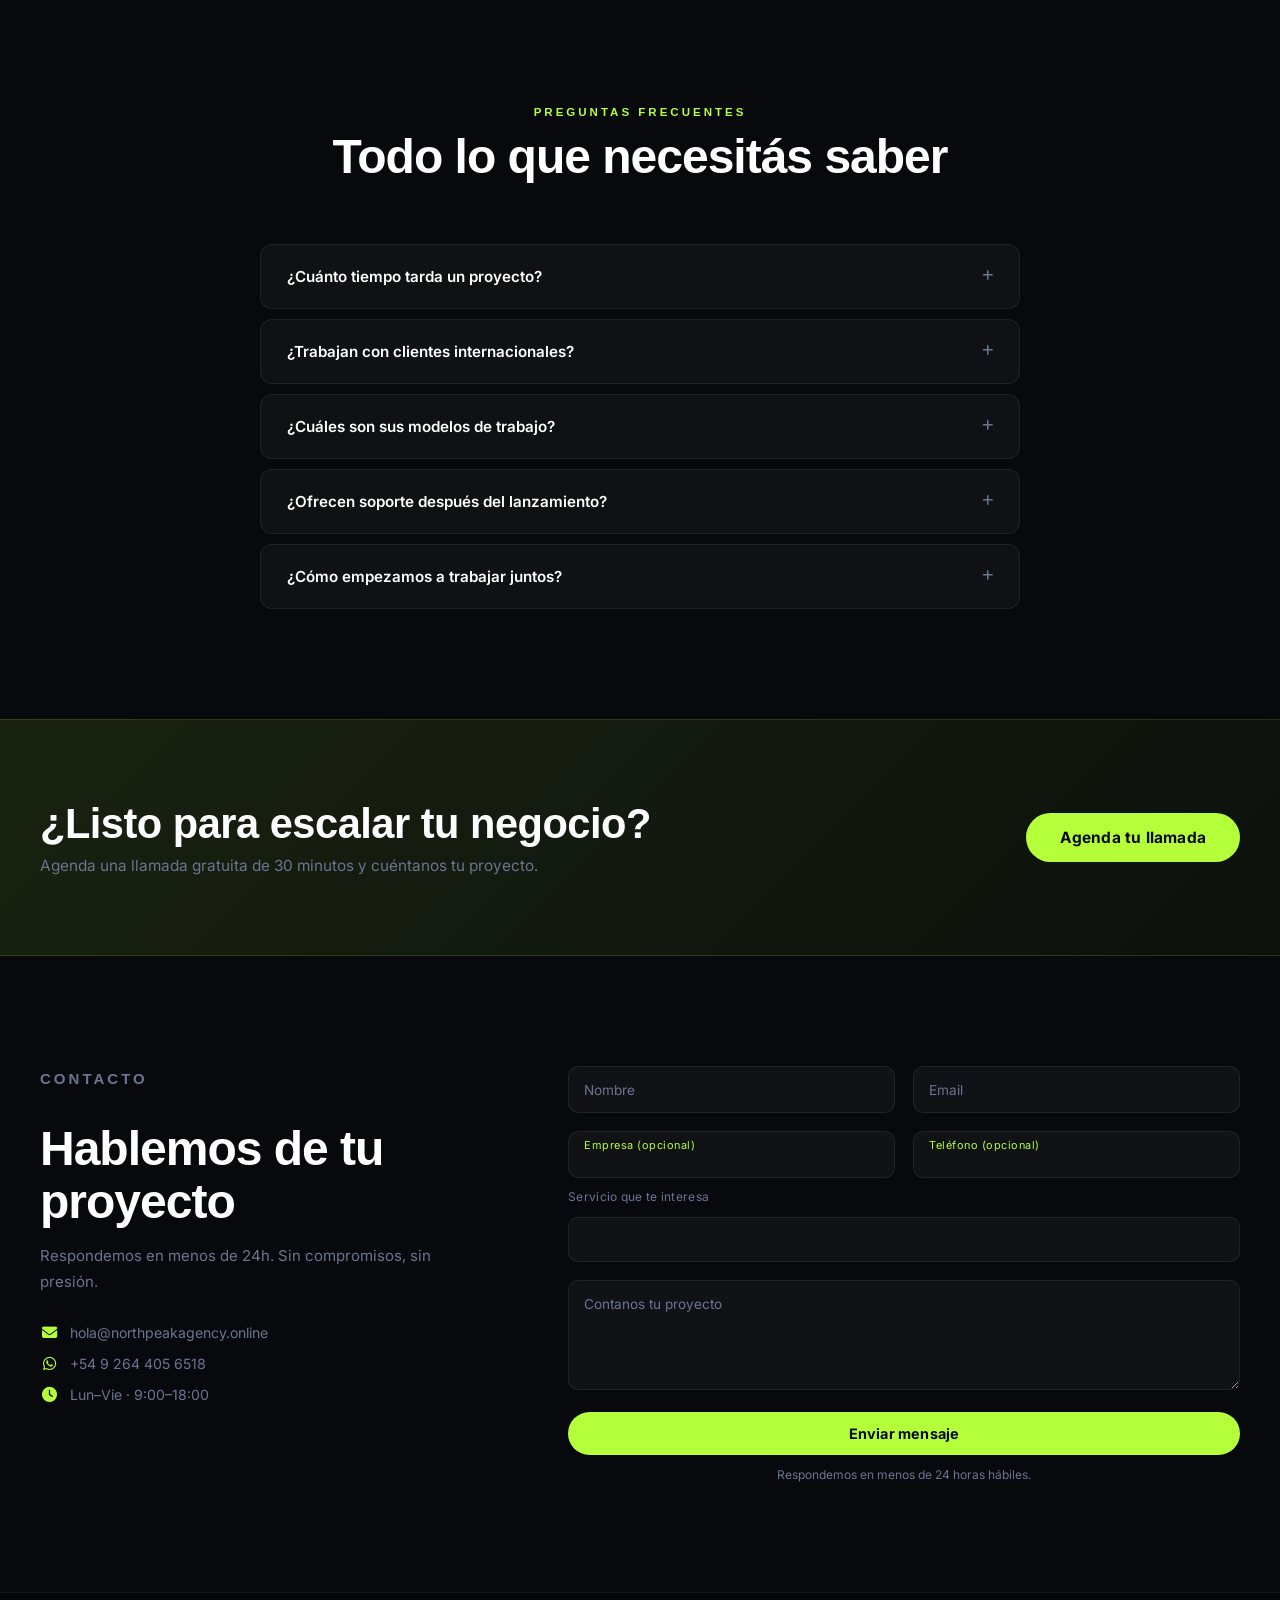
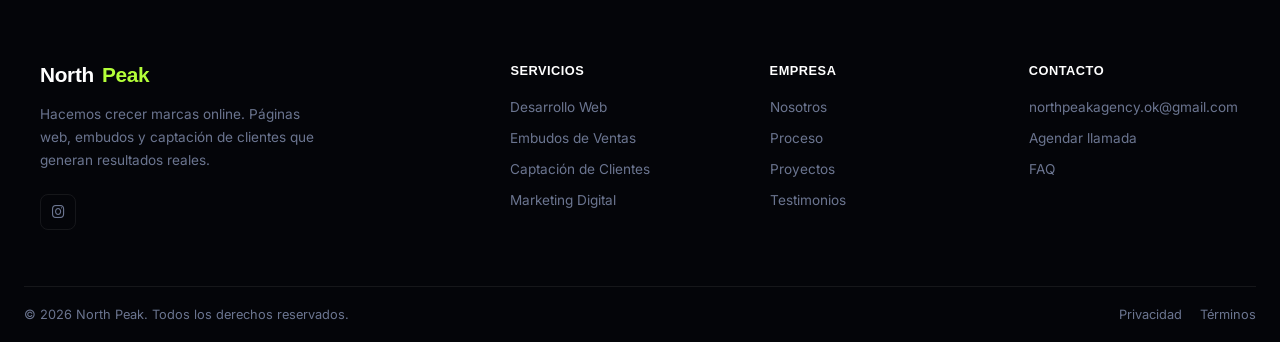
==== commit bf248967: "Actualizacion 3 pequeña" ====
--- a/index.html
+++ b/index.html
@@ -514,10 +514,8 @@
                 <a href="#inicio" class="nav-logo">North<em>Peak</em></a>
                 <p data-i18n="footer-desc">Hacemos crecer marcas online. Páginas web, embudos y captación de clientes que generan resultados reales.</p>
                 <div class="social-icons">
-                    <a href="#" aria-label="LinkedIn"><i class="fab fa-linkedin-in"></i></a>
-                    <a href="#" aria-label="Instagram"><i class="fab fa-instagram"></i></a>
-                    <a href="#" aria-label="WhatsApp"><i class="fab fa-whatsapp"></i></a>
-                    <a href="#" aria-label="X"><i class="fab fa-x-twitter"></i></a>
+                <!--<a href="#" aria-label="LinkedIn"><i class="fab fa-linkedin-in"></i></a> -->
+                    <a href="https://www.instagram.com/north_peak.ag/" target="_blank" aria-label="Instagram"><i class="fab fa-instagram"></i></a>
                 </div>
             </div>
             <div class="footer-col">
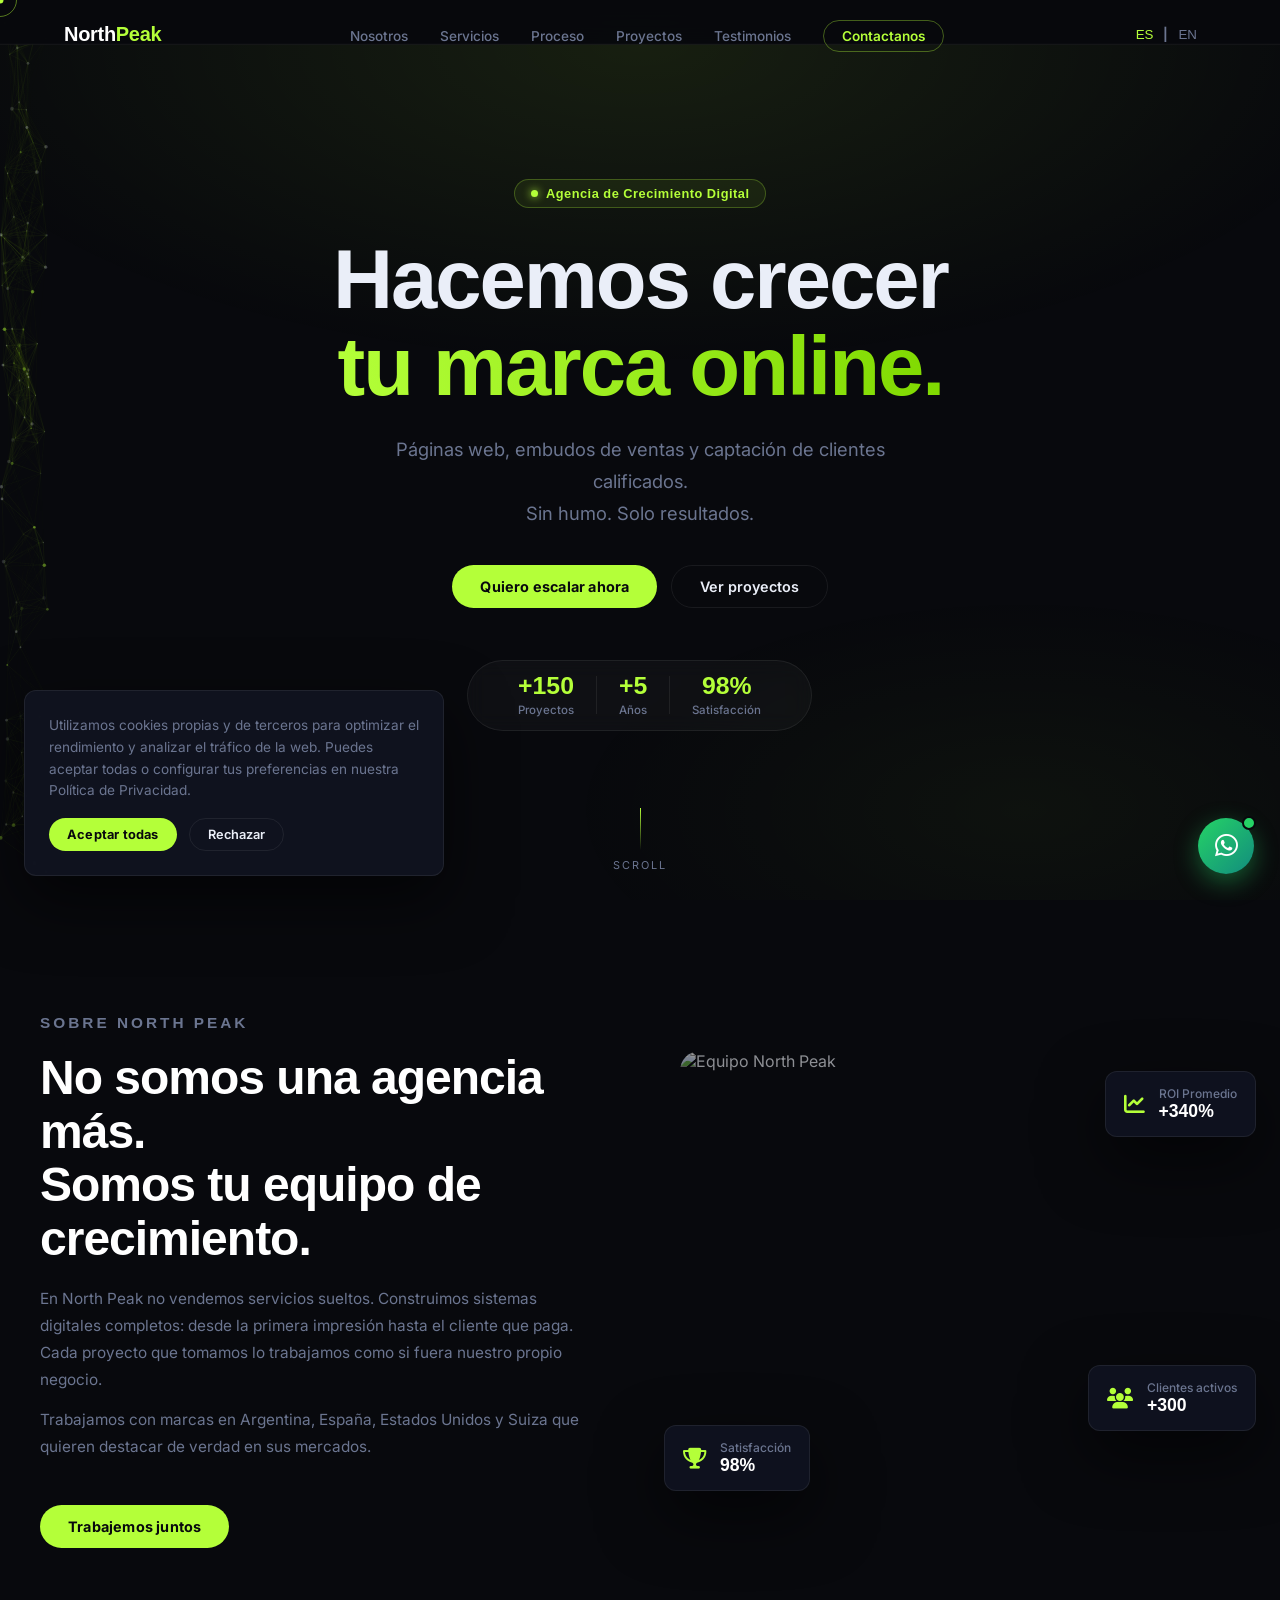
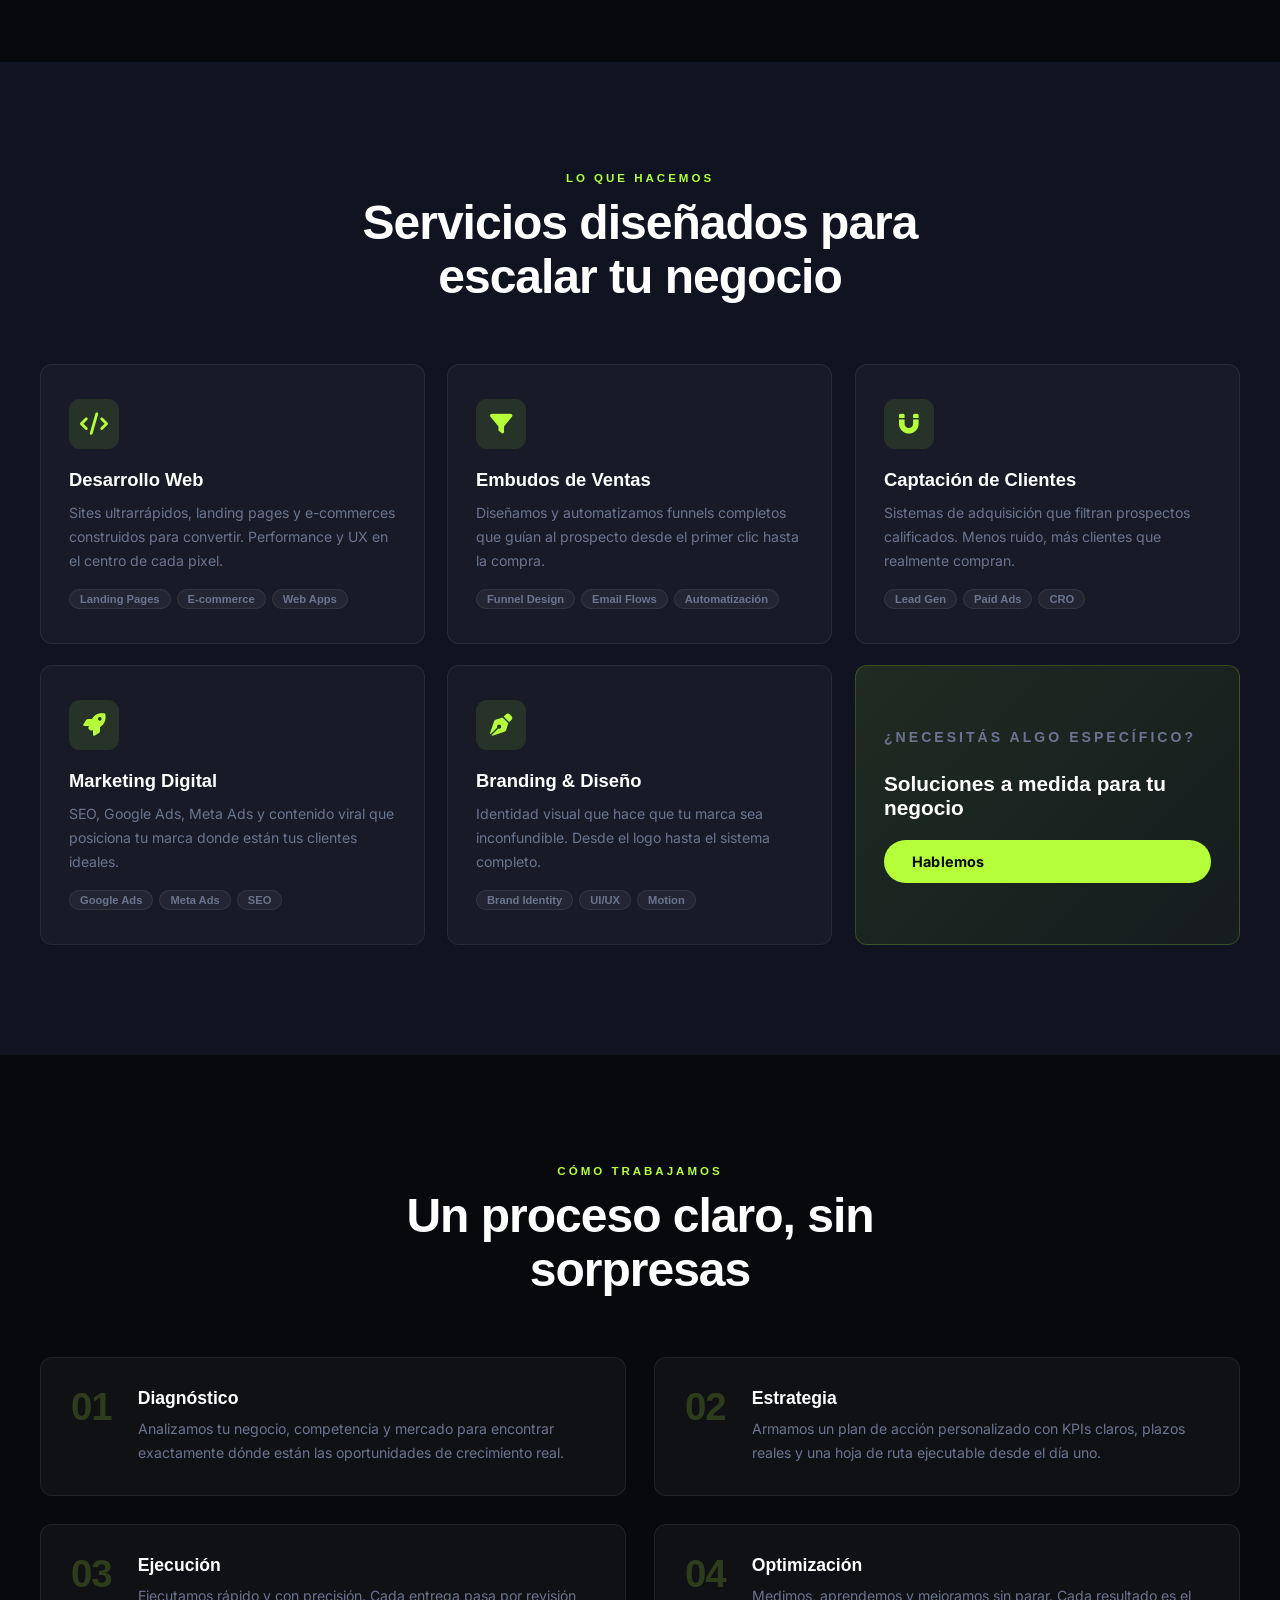
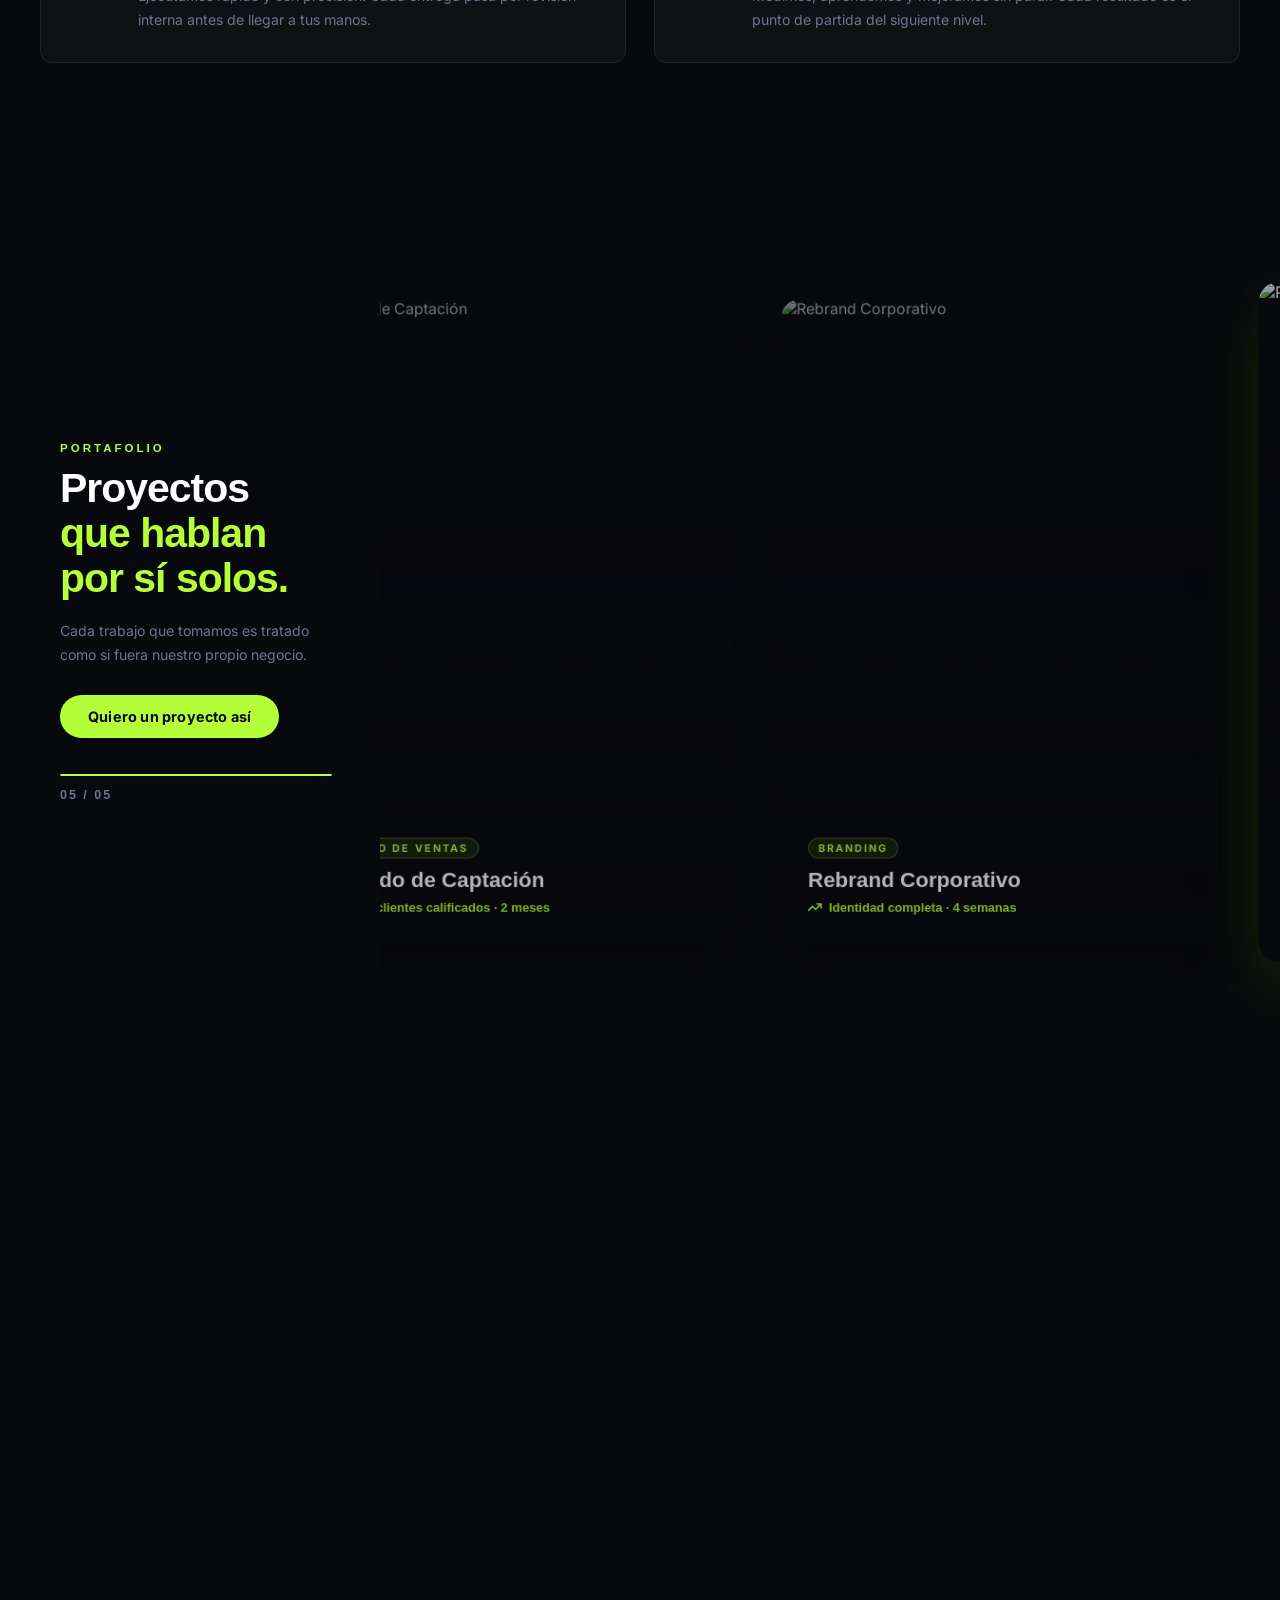
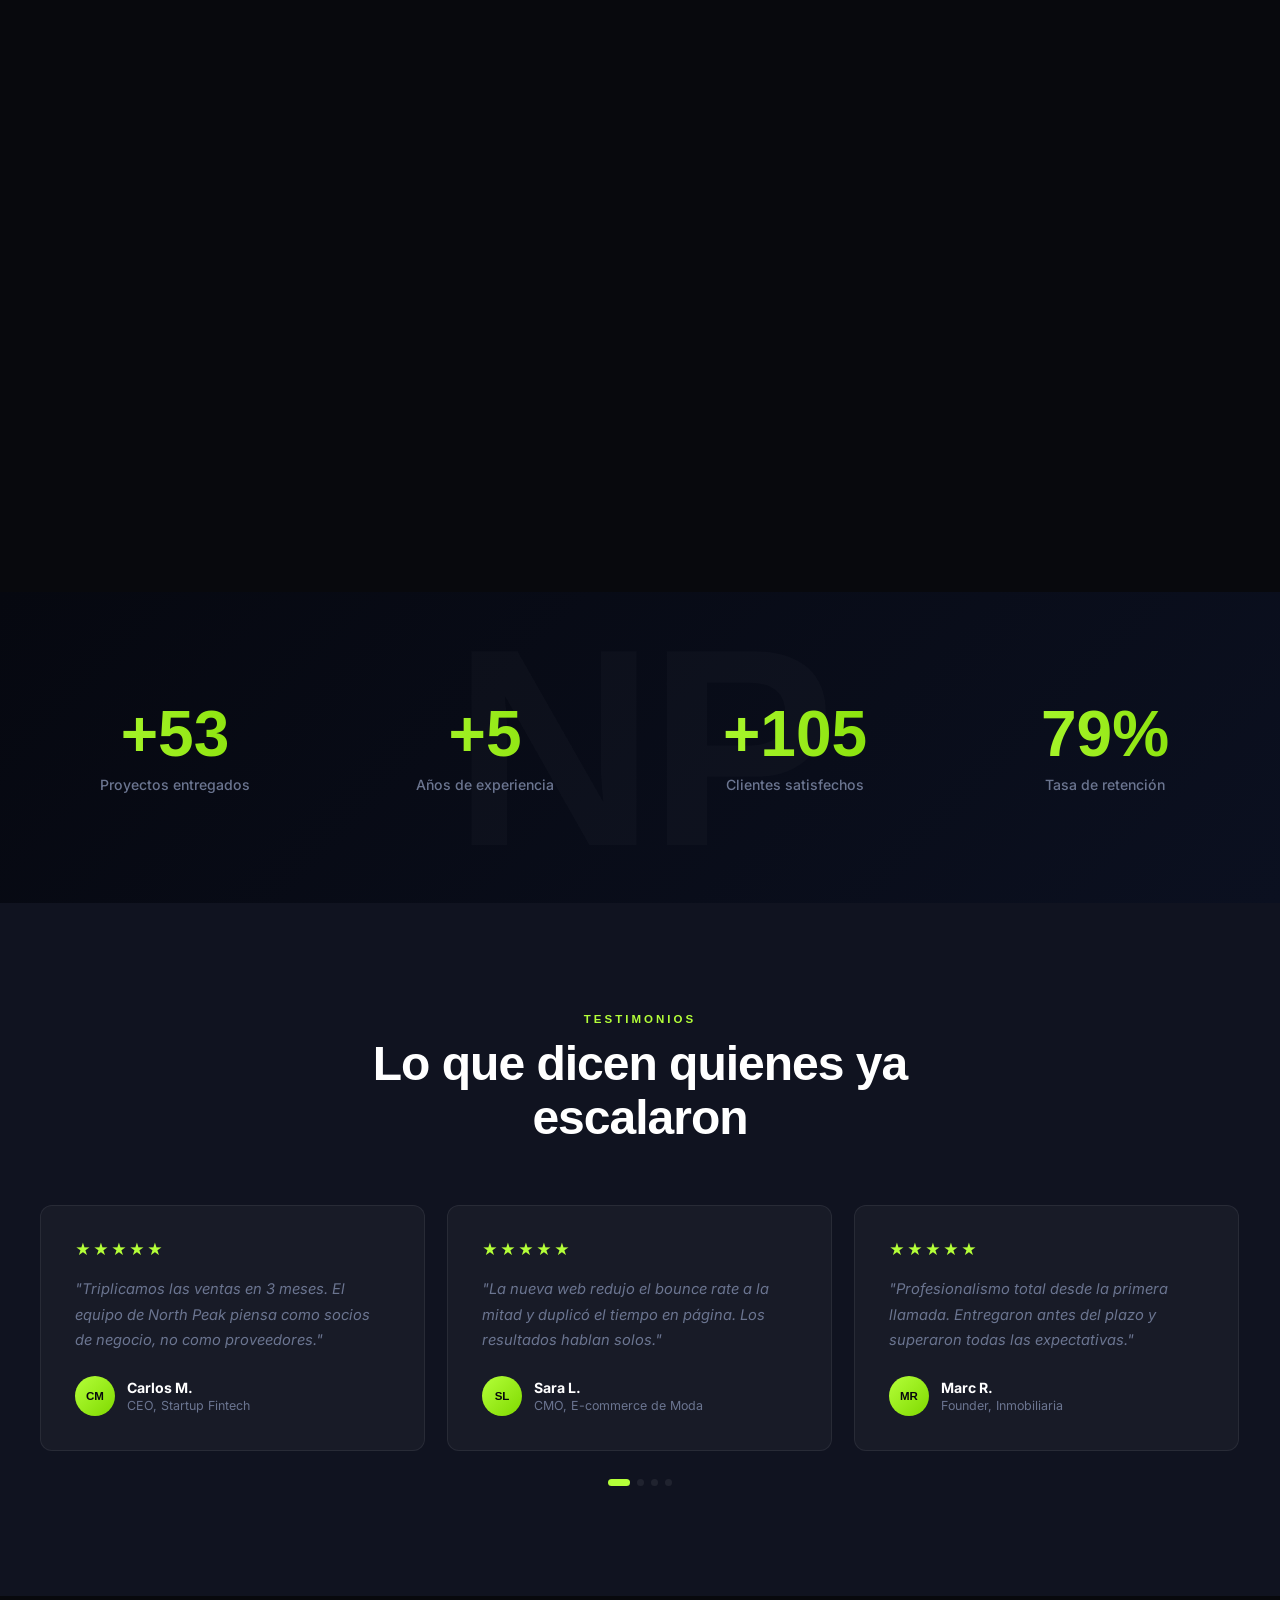
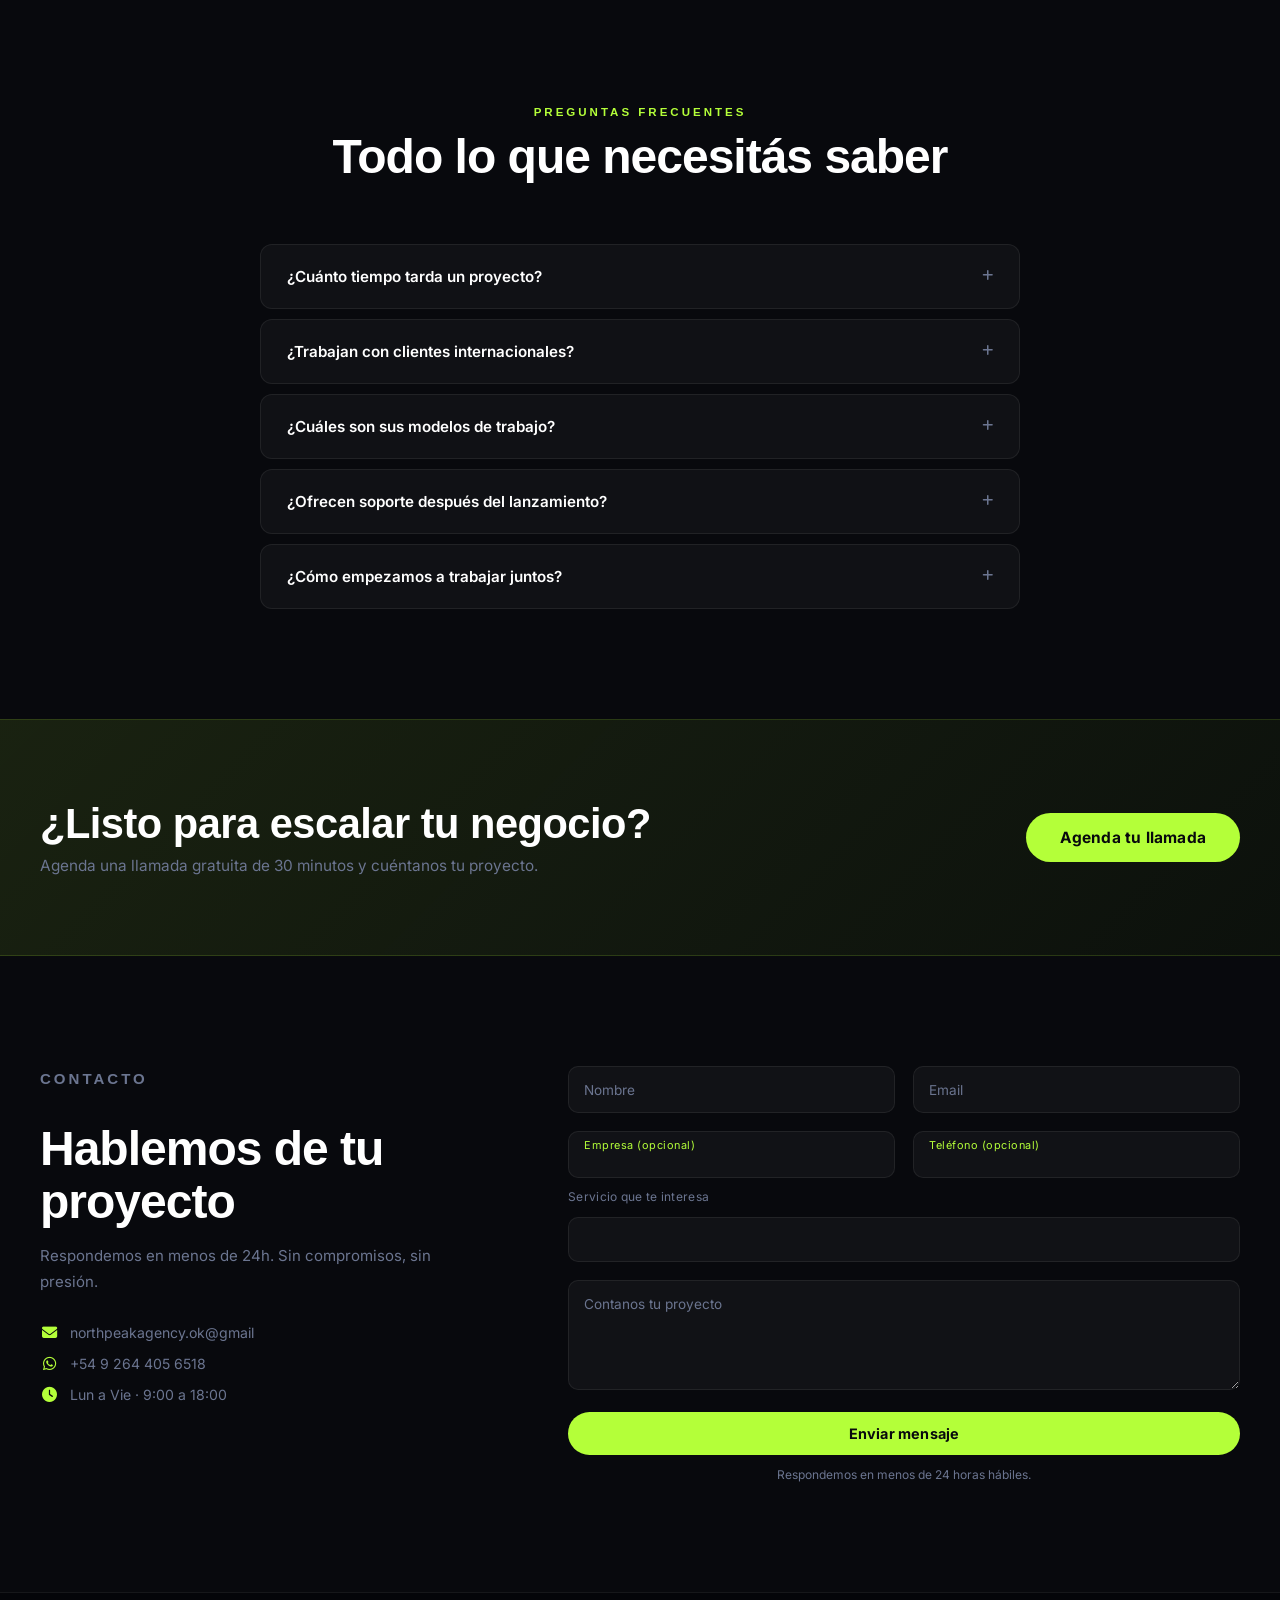
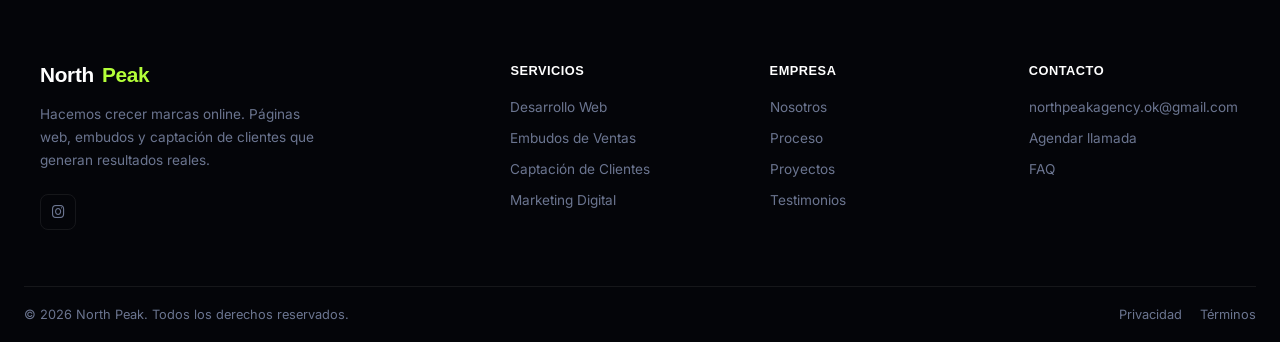
==== commit 4a113098: "Actualizacion de prueba" ====
--- a/index.html
+++ b/index.html
@@ -457,9 +457,9 @@
                 <h2 data-i18n="contact-h2">Hablemos de tu proyecto</h2>
                 <p data-i18n="contact-p">Respondemos en menos de 24h. Sin compromisos, sin presión.</p>
                 <div class="ci-list">
-                    <div class="ci-row"><i class="fa-solid fa-envelope"></i><span>hola@northpeakagency.online</span></div>
+                    <div class="ci-row"><i class="fa-solid fa-envelope"></i><span>northpeakagency.ok@gmail</span></div>
                     <div class="ci-row"><i class="fab fa-whatsapp"></i><span>+54 9 264 405 6518</span></div>
-                    <div class="ci-row"><i class="fa-solid fa-clock"></i><span data-i18n="contact-hours">Lun–Vie · 9:00–18:00</span></div>
+                    <div class="ci-row"><i class="fa-solid fa-clock"></i><span data-i18n="contact-hours">Lun a Vie · 9:00 a 18:00</span></div>
                 </div>
             </div>
             <form class="contact-form reveal-right" id="contactForm">
@@ -539,7 +539,7 @@
             <div class="footer-col">
                 <h4 data-i18n="contact-eyebrow">Contacto</h4>
                 <ul>
-                    <li><a href="mailto:northpeakagency.ok@gmail.com">northpeakagency.ok@gmail.com</a></li>
+                    <li><a href="mailto:northpeakagency.ok@gmail.com?subject=Consulta%20sobre%20proyectos%20con%20North%20Peak&body=Hola%20equipo,%20estoy%20interesado%20en%20escalar%20mi%20negocio.%20Me%20gustaría%20saber%20más%20sobre...">northpeakagency.ok@gmail.com</a></li>
                     <li><a href="#contacto" data-i18n="cta-band-btn">Agendar llamada</a></li>
                     <li><a href="#faq">FAQ</a></li>
                 </ul>
